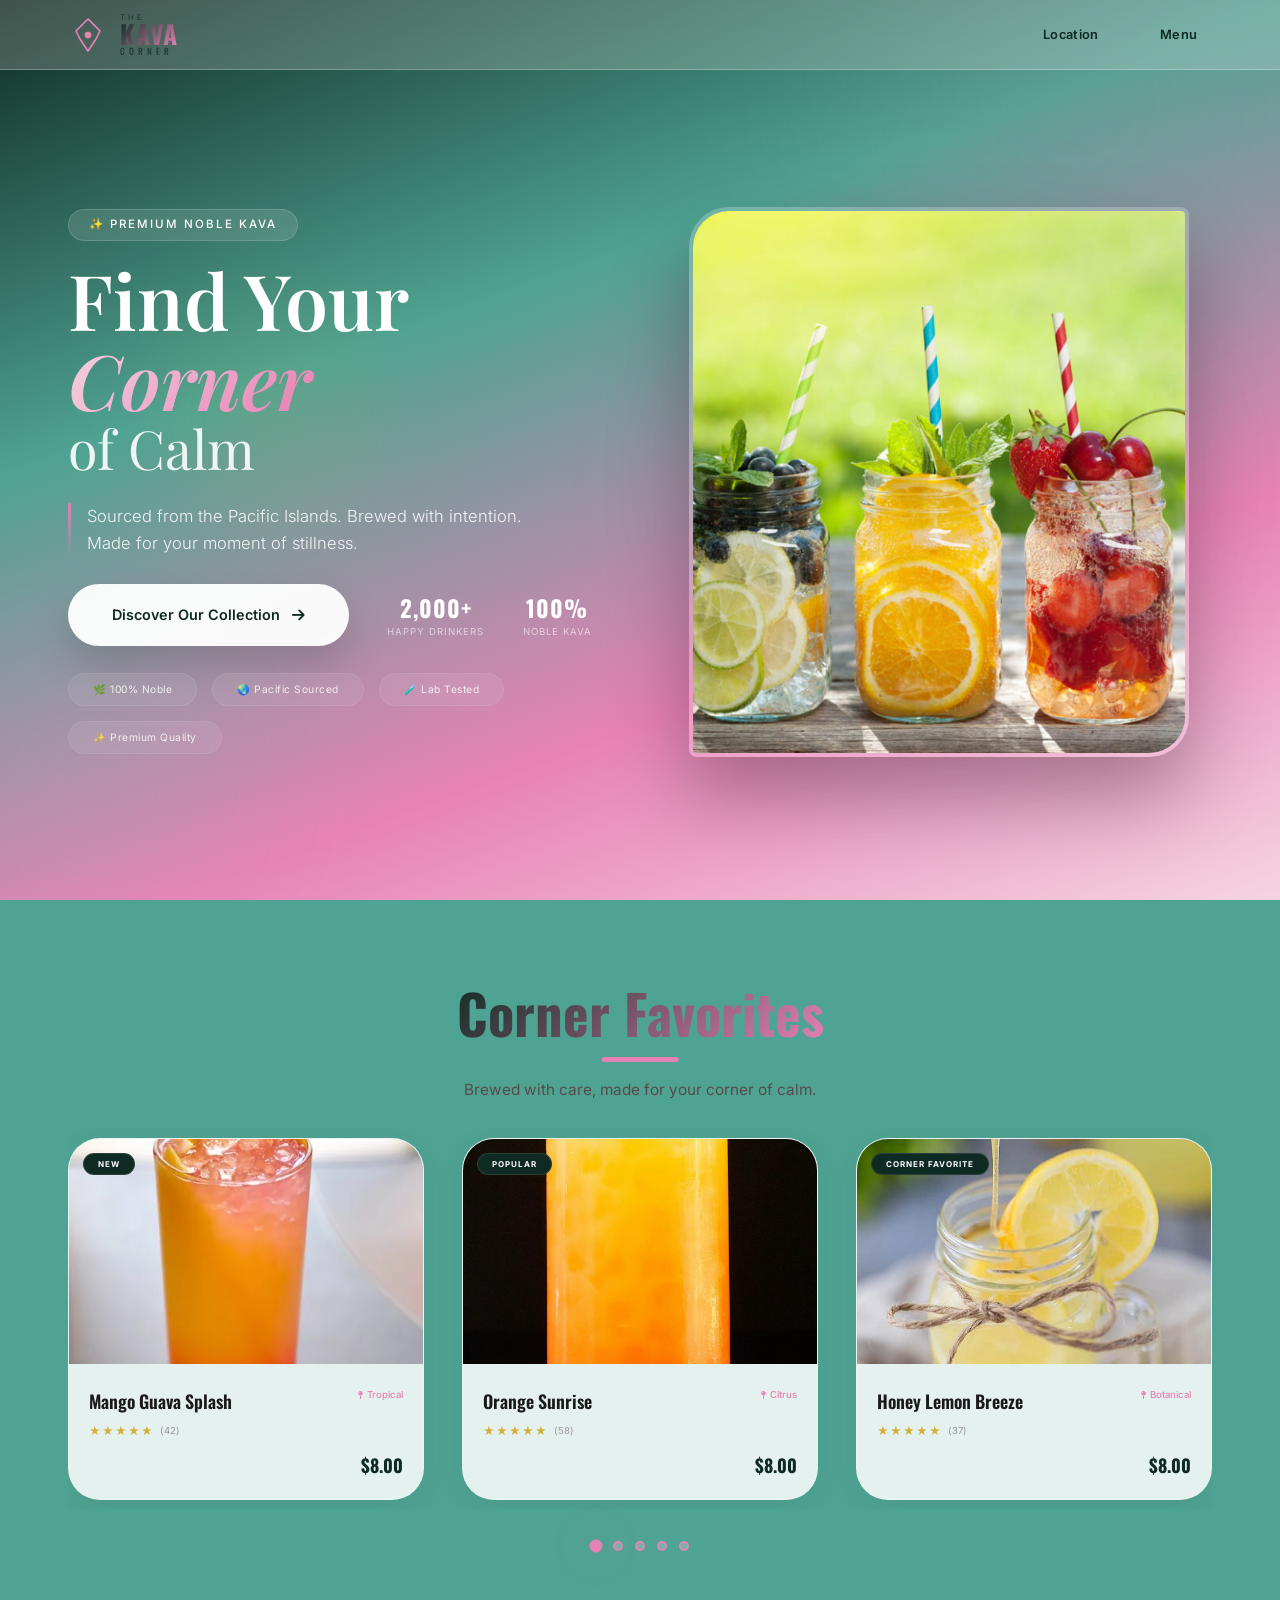
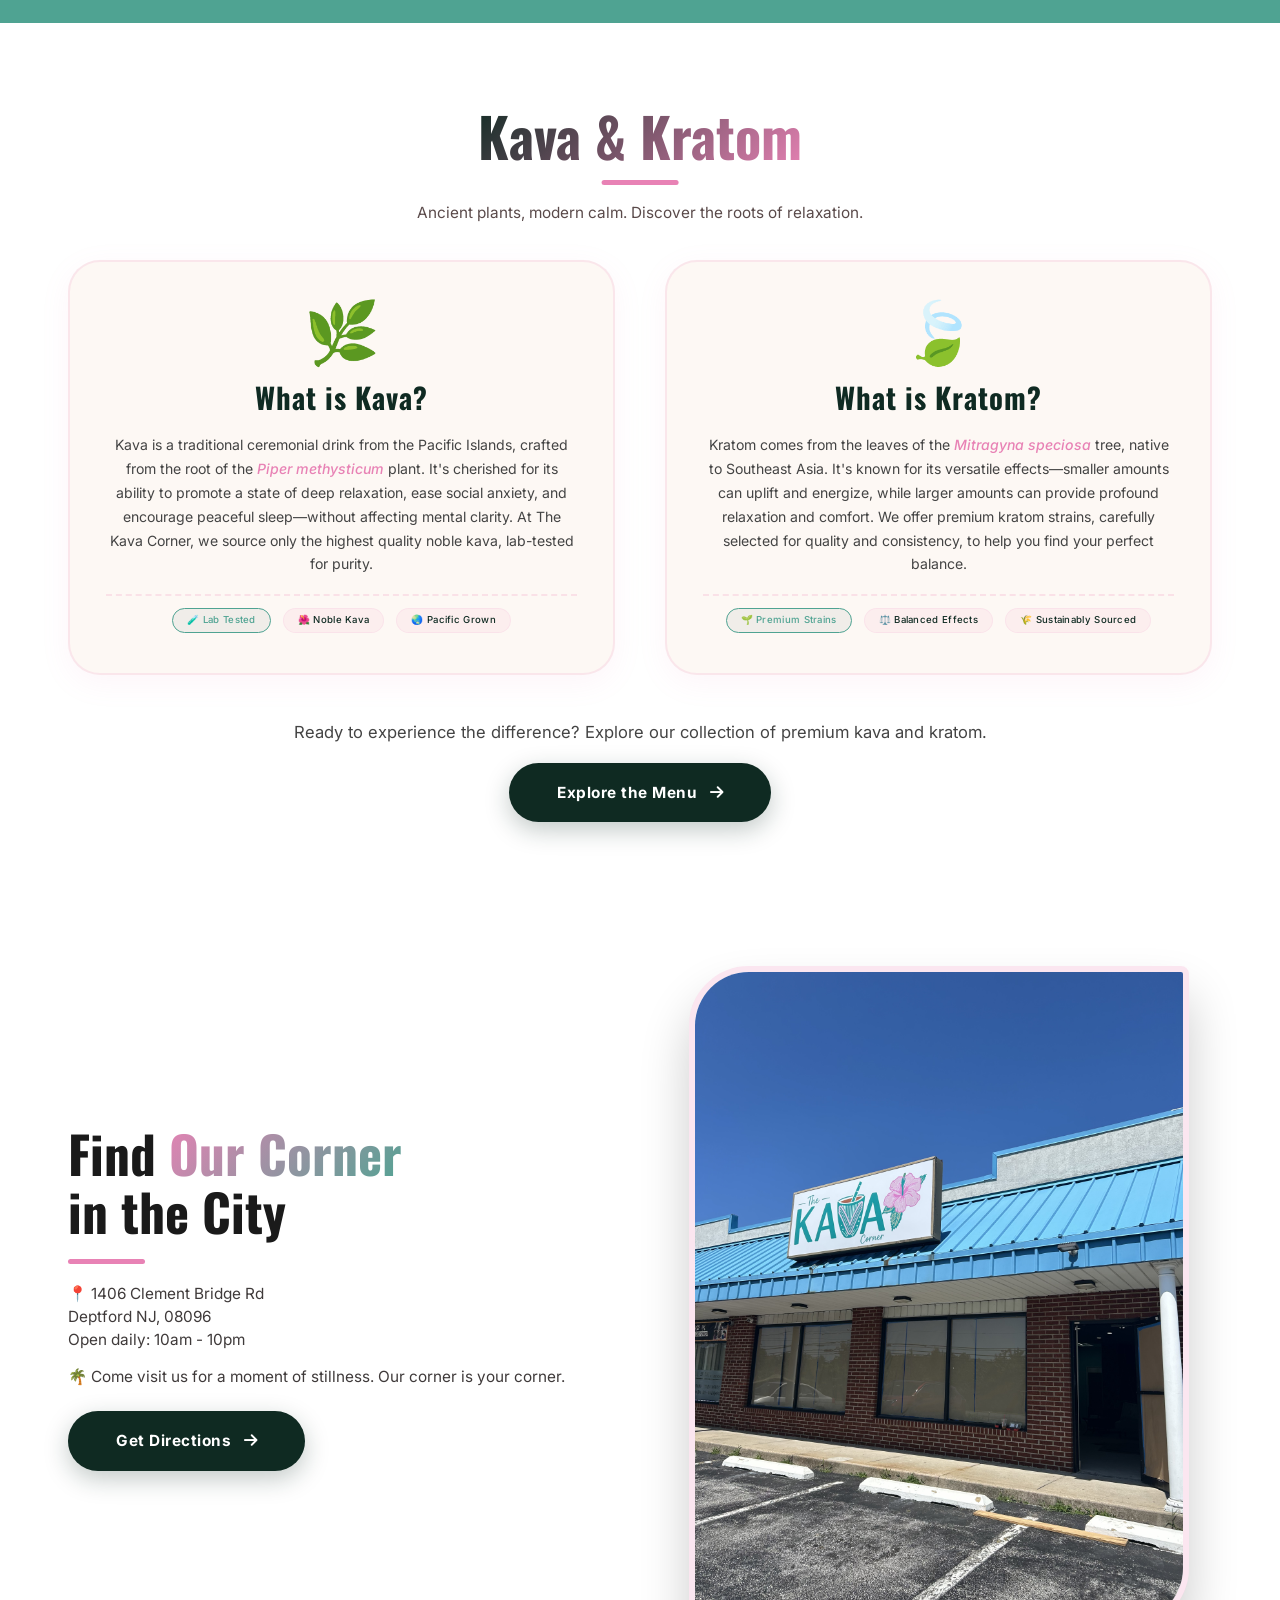
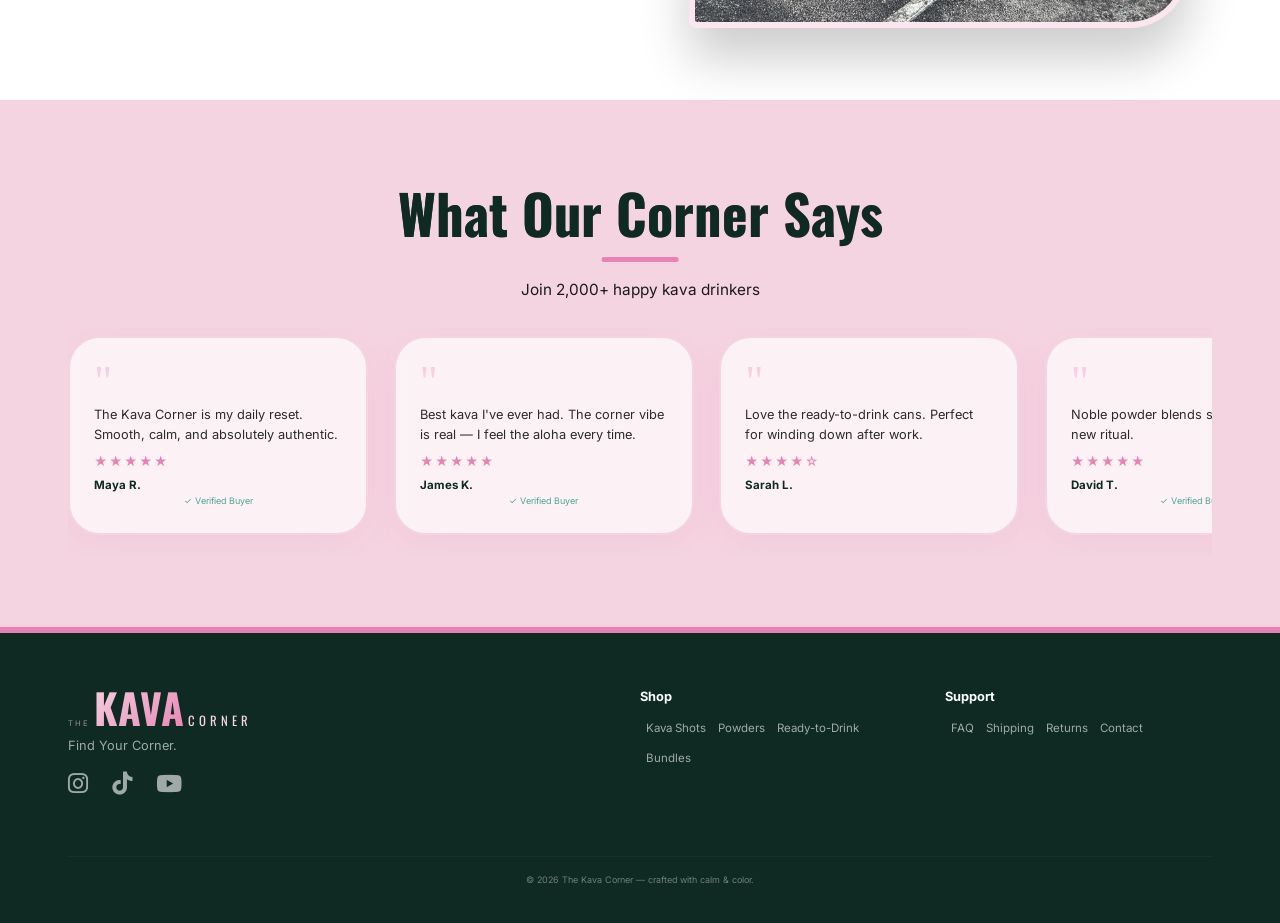
==== index.html @ 081251f0 "Add files via upload" ====
<!doctype html>
<html lang="en">
<head>
    <meta charset="UTF-8" />
    <meta name="viewport" content="width=device-width, initial-scale=1.0, maximum-scale=5.0" />
    <title>The Kava Corner · Hot Girls Drink Kava</title>
    <meta name="description" content="Experience calm with The Kava Corner. Premium noble kava sourced from the Pacific Islands." />
    <link rel="canonical" href="https://www.thekavacorner.com/" />
    <meta property="og:title" content="The Kava Corner · Your Daily Calm" />
    <meta property="og:description" content="Premium noble kava drinks for your moment of stillness." />
    <meta name="twitter:card" content="summary_large_image" />

    <!-- Fonts & Icons -->
    <link rel="preconnect" href="https://fonts.googleapis.com" />
    <link rel="preconnect" href="https://fonts.gstatic.com" crossorigin />
    <link href="https://fonts.googleapis.com/css2?family=Inter:opsz@14..32&family=Oswald:wght@400;500;700&family=Playfair+Display:ital,wght@0,600;1,500&display=swap" rel="stylesheet" />
    <link rel="stylesheet" href="https://cdnjs.cloudflare.com/ajax/libs/font-awesome/6.0.0-beta3/css/all.min.css" />

    <!-- External CSS -->
    <link rel="stylesheet" href="style.css" />
</head>
<body>
    <!-- ===== HEADER ===== -->
    <header id="mainHeader">
        <div class="container nav-wrapper">
            <a href="index.html" class="logo" aria-label="The Kava Corner home">
                <span class="logo-icon">
                    <svg viewBox="0 0 100 100">
                        <path d="M50 10 L20 40 L30 60 L50 90 L70 60 L80 40 L50 10 Z" fill="none" stroke="#E882B5" stroke-width="4" />
                        <circle cx="50" cy="50" r="8" fill="#E882B5" />
                    </svg>
                </span>
                <span class="logo-text">
                    <span class="the">The</span>
                    <span class="kava">KAVA</span>
                    <span class="corner">Corner</span>
                </span>
            </a>
            <nav class="nav-links" aria-label="Main navigation">
                <a href="location.html">Location</a>
                <a href="menu.html">Menu</a>
            </nav>
        </div>
    </header>

    <!-- ===== HERO - Premium Redesign ===== -->
    <section class="hero-premium" aria-label="Hero banner">
        <!-- Organic floating elements -->
        <div class="hero-ornaments">
            <div class="ornament leaf-1"></div>
            <div class="ornament leaf-2"></div>
            <div class="ornament circle-1"></div>
            <div class="ornament circle-2"></div>
        </div>
        
        <div class="container hero-premium-grid">
            <div class="hero-premium-content">
                <div class="hero-badge">✨ Premium Noble Kava</div>
                <h1 class="hero-premium-title">
                    Find Your
                    <span class="title-highlight">Corner</span>
                    <span class="title-sub">of Calm</span>
                </h1>
                <div class="hero-premium-desc">
                    <span class="desc-line"></span>
                    <p>Sourced from the Pacific Islands. Brewed with intention. Made for your moment of stillness.</p>
                </div>
                <div class="hero-premium-cta">
                    <a href="menu.html" class="btn-premium-primary">
                        <span>Discover Our Collection</span>
                        <i class="fas fa-arrow-right"></i>
                    </a>
                    <div class="hero-premium-stats">
                        <div class="stat-item">
                            <span class="stat-number">2,000+</span>
                            <span class="stat-label">Happy Drinkers</span>
                        </div>
                        <div class="stat-item">
                            <span class="stat-number">100%</span>
                            <span class="stat-label">Noble Kava</span>
                        </div>
                    </div>
                </div>
                <div class="hero-premium-badges">
                    <span>🌿 100% Noble</span>
                    <span>🌏 Pacific Sourced</span>
                    <span>🧪 Lab Tested</span>
                    <span>✨ Premium Quality</span>
                </div>
            </div>
            <div class="hero-premium-visual">
                <div class="hero-premium-image-wrapper">
                    <div class="image-glow"></div>
                    <img 
                        src="images/3drinks.jpg" 
                        alt="Premium kava experience" 
                        loading="lazy"
                        class="hero-premium-image"
                    />
                </div>
            </div>
        </div>
    </section>

    <!-- ===== PRODUCTS CAROUSEL - Premium ===== -->
    <section class="section-block-green" aria-label="Featured kava products" id="drinks">
        <div class="container">
            <div class="text-center reveal">
                <h2 class="section-title">Corner Favorites</h2>
                <p class="section-sub">Brewed with care, made for your corner of calm.</p>
            </div>

            <div class="product-carousel-wrapper">
                <div class="product-carousel-track" id="productTrack">
                    
                    <!-- ===== NEW PRODUCT 13: MANGO GUAVA SPLASH ===== -->
                    <div class="product-card-premium">
                        <div class="product-card-premium-image">
                            <img src="images/mangoguavasplash.jpg" alt="Mango Guava Splash" loading="lazy" />
                            <span class="product-badge-premium">New</span>
                        </div>
                        <div class="product-card-premium-content">
                            <div class="product-meta">
                                <h3>Mango Guava Splash</h3>
                                <div class="product-origin">
                                    <i class="fas fa-map-pin"></i>
                                    <span>Tropical</span>
                                </div>
                            </div>
                            <div class="product-rating">
                                <span class="stars">★★★★★</span>
                                <span class="rating-count">(42)</span>
                            </div>
                            <div class="product-card-premium-footer">
                                <div class="product-price">
                                    <span>$8.00</span>
                                </div>
                            </div>
                        </div>
                        <div class="product-hover-reveal">
                            <p class="quick-desc">Tropical mango, guava, lime and kava. Sweet &amp; calming.</p>
                        </div>
                    </div>

                    <!-- ===== NEW PRODUCT 14: ORANGE SUNRISE ===== -->
                    <div class="product-card-premium">
                        <div class="product-card-premium-image">
                            <img src="images/orangesunrise.jpg" alt="Orange Sunrise" loading="lazy" />
                            <span class="product-badge-premium popular">Popular</span>
                        </div>
                        <div class="product-card-premium-content">
                            <div class="product-meta">
                                <h3>Orange Sunrise</h3>
                                <div class="product-origin">
                                    <i class="fas fa-map-pin"></i>
                                    <span>Citrus</span>
                                </div>
                            </div>
                            <div class="product-rating">
                                <span class="stars">★★★★★</span>
                                <span class="rating-count">(58)</span>
                            </div>
                            <div class="product-card-premium-footer">
                                <div class="product-price">
                                    <span>$8.00</span>
                                </div>
                            </div>
                        </div>
                        <div class="product-hover-reveal">
                            <p class="quick-desc">Orange, peach, lime and kratom. Bright &amp; refreshing.</p>
                        </div>
                    </div>

                    <!-- ===== NEW PRODUCT 15: HONEY LEMON BREEZE ===== -->
                    <div class="product-card-premium">
                        <div class="product-card-premium-image">
                            <img src="images/honeylemonbreeze.jpg" alt="Honey Lemon Breeze" loading="lazy" />
                            <span class="product-badge-premium">Corner Favorite</span>
                        </div>
                        <div class="product-card-premium-content">
                            <div class="product-meta">
                                <h3>Honey Lemon Breeze</h3>
                                <div class="product-origin">
                                    <i class="fas fa-map-pin"></i>
                                    <span>Botanical</span>
                                </div>
                            </div>
                            <div class="product-rating">
                                <span class="stars">★★★★★</span>
                                <span class="rating-count">(37)</span>
                            </div>
                            <div class="product-card-premium-footer">
                                <div class="product-price">
                                    <span>$8.00</span>
                                </div>
                            </div>
                        </div>
                        <div class="product-hover-reveal">
                            <p class="quick-desc">Lemon, lavender honey &amp; sparkling kava. Light &amp; floral.</p>
                        </div>
                    </div>

                    <!-- Product 2 -->
                    <div class="product-card-premium">
                        <div class="product-card-premium-image">
                            <img src="https://images.unsplash.com/photo-1587654780291-39c9404d746b?w=400&h=400&fit=crop&crop=center&auto=format" alt="Noble Powder" loading="lazy" />
                            <span class="product-badge-premium best-seller">Best Seller</span>
                        </div>
                        <div class="product-card-premium-content">
                            <div class="product-meta">
                                <h3>Noble Powder</h3>
                                <div class="product-origin">
                                    <i class="fas fa-map-pin"></i>
                                    <span>Vanuatu</span>
                                </div>
                            </div>
                            <div class="product-rating">
                                <span class="stars">★★★★★</span>
                                <span class="rating-count">(203)</span>
                            </div>
                            <div class="product-card-premium-footer">
                                <div class="product-price">
                                    <span>$28.00</span>
                                </div>
                            </div>
                        </div>
                        <div class="product-hover-reveal">
                            <p class="quick-desc">Premium noble kava powder. Traditional and pure.</p>
                        </div>
                    </div>

                    <!-- Product 3 -->
                    <div class="product-card-premium">
                        <div class="product-card-premium-image">
                            <img src="https://images.unsplash.com/photo-1595853035070-59a39fe84de3?w=400&h=400&fit=crop&crop=center&auto=format" alt="Ready-to-Drink" loading="lazy" />
                            <span class="product-badge-premium">New</span>
                        </div>
                        <div class="product-card-premium-content">
                            <div class="product-meta">
                                <h3>Ready-to-Drink</h3>
                                <div class="product-origin">
                                    <i class="fas fa-map-pin"></i>
                                    <span>Samoa</span>
                                </div>
                            </div>
                            <div class="product-rating">
                                <span class="stars">★★★★☆</span>
                                <span class="rating-count">(89)</span>
                            </div>
                            <div class="product-card-premium-footer">
                                <div class="product-price">
                                    <s>$22.00</s>
                                    <span>$18.00</span>
                                </div>
                            </div>
                        </div>
                        <div class="product-hover-reveal">
                            <p class="quick-desc">Convenient and delicious. Perfect on the go.</p>
                        </div>
                    </div>

                    <!-- Product 4 -->
                    <div class="product-card-premium">
                        <div class="product-card-premium-image">
                            <img src="https://images.unsplash.com/photo-1556881286-fc6915169721?w=400&h=400&fit=crop&crop=center&auto=format" alt="Kava Tea Blend" loading="lazy" />
                            <span class="product-badge-premium limited">Limited</span>
                        </div>
                        <div class="product-card-premium-content">
                            <div class="product-meta">
                                <h3>Kava Tea Blend</h3>
                                <div class="product-origin">
                                    <i class="fas fa-map-pin"></i>
                                    <span>Hawaii</span>
                                </div>
                            </div>
                            <div class="product-rating">
                                <span class="stars">★★★★★</span>
                                <span class="rating-count">(67)</span>
                            </div>
                            <div class="product-card-premium-footer">
                                <div class="product-price">
                                    <span>$14.00</span>
                                </div>
                            </div>
                        </div>
                        <div class="product-hover-reveal">
                            <p class="quick-desc">A warm, soothing blend for evening relaxation.</p>
                        </div>
                    </div>

                    <!-- Product 5 -->
                    <div class="product-card-premium">
                        <div class="product-card-premium-image">
                            <img src="https://images.unsplash.com/photo-1546069901-ba9599a7e63c?w=400&h=400&fit=crop&crop=center&auto=format" alt="Tropical Kava" loading="lazy" />
                            <span class="product-badge-premium popular">Popular</span>
                        </div>
                        <div class="product-card-premium-content">
                            <div class="product-meta">
                                <h3>Tropical Kava</h3>
                                <div class="product-origin">
                                    <i class="fas fa-map-pin"></i>
                                    <span>Tonga</span>
                                </div>
                            </div>
                            <div class="product-rating">
                                <span class="stars">★★★★★</span>
                                <span class="rating-count">(156)</span>
                            </div>
                            <div class="product-card-premium-footer">
                                <div class="product-price">
                                    <s>$32.00</s>
                                    <span>$26.00</span>
                                </div>
                            </div>
                        </div>
                        <div class="product-hover-reveal">
                            <p class="quick-desc">A tropical twist on traditional kava.</p>
                        </div>
                    </div>

                    <!-- Product 6 -->
                    <div class="product-card-premium">
                        <div class="product-card-premium-image">
                            <img src="https://images.unsplash.com/photo-1615485290382-441e4d049cb5?w=400&h=400&fit=crop&crop=center&auto=format" alt="Iced Kava" loading="lazy" />
                            <span class="product-badge-premium">New</span>
                        </div>
                        <div class="product-card-premium-content">
                            <div class="product-meta">
                                <h3>Iced Kava</h3>
                                <div class="product-origin">
                                    <i class="fas fa-map-pin"></i>
                                    <span>Fiji</span>
                                </div>
                            </div>
                            <div class="product-rating">
                                <span class="stars">★★★★☆</span>
                                <span class="rating-count">(45)</span>
                            </div>
                            <div class="product-card-premium-footer">
                                <div class="product-price">
                                    <span>$16.00</span>
                                </div>
                            </div>
                        </div>
                        <div class="product-hover-reveal">
                            <p class="quick-desc">Refreshing iced kava for a cool calm.</p>
                        </div>
                    </div>

                    <!-- Product 7 -->
                    <div class="product-card-premium">
                        <div class="product-card-premium-image">
                            <img src="https://images.unsplash.com/photo-1587654780291-39c9404d746b?w=400&h=400&fit=crop&crop=center&auto=format" alt="Vanuatu Reserve" loading="lazy" />
                            <span class="product-badge-premium premium-badge">Premium</span>
                        </div>
                        <div class="product-card-premium-content">
                            <div class="product-meta">
                                <h3>Vanuatu Reserve</h3>
                                <div class="product-origin">
                                    <i class="fas fa-map-pin"></i>
                                    <span>Vanuatu</span>
                                </div>
                            </div>
                            <div class="product-rating">
                                <span class="stars">★★★★★</span>
                                <span class="rating-count">(98)</span>
                            </div>
                            <div class="product-card-premium-footer">
                                <div class="product-price">
                                    <s>$38.00</s>
                                    <span>$32.00</span>
                                </div>
                            </div>
                        </div>
                        <div class="product-hover-reveal">
                            <p class="quick-desc">Premium reserve blend for the ultimate calm.</p>
                        </div>
                    </div>

                    <!-- Product 8 -->
                    <div class="product-card-premium">
                        <div class="product-card-premium-image">
                            <img src="https://images.unsplash.com/photo-1556881286-fc6915169721?w=400&h=400&fit=crop&crop=center&auto=format" alt="Kava Latte" loading="lazy" />
                            <span class="product-badge-premium">Corner Favorite</span>
                        </div>
                        <div class="product-card-premium-content">
                            <div class="product-meta">
                                <h3>Kava Latte</h3>
                                <div class="product-origin">
                                    <i class="fas fa-map-pin"></i>
                                    <span>Hawaii</span>
                                </div>
                            </div>
                            <div class="product-rating">
                                <span class="stars">★★★★★</span>
                                <span class="rating-count">(134)</span>
                            </div>
                            <div class="product-card-premium-footer">
                                <div class="product-price">
                                    <span>$18.00</span>
                                </div>
                            </div>
                        </div>
                        <div class="product-hover-reveal">
                            <p class="quick-desc">Creamy, comforting, and perfectly calming.</p>
                        </div>
                    </div>

                    <!-- Product 9 -->
                    <div class="product-card-premium">
                        <div class="product-card-premium-image">
                            <img src="https://images.unsplash.com/photo-1595853035070-59a39fe84de3?w=400&h=400&fit=crop&crop=center&auto=format" alt="Kava CBD Blend" loading="lazy" />
                            <span class="product-badge-premium">New</span>
                        </div>
                        <div class="product-card-premium-content">
                            <div class="product-meta">
                                <h3>Kava CBD Blend</h3>
                                <div class="product-origin">
                                    <i class="fas fa-map-pin"></i>
                                    <span>USA</span>
                                </div>
                            </div>
                            <div class="product-rating">
                                <span class="stars">★★★★★</span>
                                <span class="rating-count">(78)</span>
                            </div>
                            <div class="product-card-premium-footer">
                                <div class="product-price">
                                    <s>$45.00</s>
                                    <span>$38.00</span>
                                </div>
                            </div>
                        </div>
                        <div class="product-hover-reveal">
                            <p class="quick-desc">Ultimate relaxation with CBD and kava combined.</p>
                        </div>
                    </div>

                    <!-- Product 10 -->
                    <div class="product-card-premium">
                        <div class="product-card-premium-image">
                            <img src="https://images.unsplash.com/photo-1546069901-ba9599a7e63c?w=400&h=400&fit=crop&crop=center&auto=format" alt="Mango Kava" loading="lazy" />
                            <span class="product-badge-premium popular">Popular</span>
                        </div>
                        <div class="product-card-premium-content">
                            <div class="product-meta">
                                <h3>Mango Kava</h3>
                                <div class="product-origin">
                                    <i class="fas fa-map-pin"></i>
                                    <span>Fiji</span>
                                </div>
                            </div>
                            <div class="product-rating">
                                <span class="stars">★★★★★</span>
                                <span class="rating-count">(167)</span>
                            </div>
                            <div class="product-card-premium-footer">
                                <div class="product-price">
                                    <span>$20.00</span>
                                </div>
                            </div>
                        </div>
                        <div class="product-hover-reveal">
                            <p class="quick-desc">Tropical mango flavor with a calming kava kick.</p>
                        </div>
                    </div>

                    <!-- Product 11 -->
                    <div class="product-card-premium">
                        <div class="product-card-premium-image">
                            <img src="https://images.unsplash.com/photo-1615485290382-441e4d049cb5?w=400&h=400&fit=crop&crop=center&auto=format" alt="Kava Coconut" loading="lazy" />
                            <span class="product-badge-premium">Corner Favorite</span>
                        </div>
                        <div class="product-card-premium-content">
                            <div class="product-meta">
                                <h3>Kava Coconut</h3>
                                <div class="product-origin">
                                    <i class="fas fa-map-pin"></i>
                                    <span>Samoa</span>
                                </div>
                            </div>
                            <div class="product-rating">
                                <span class="stars">★★★★☆</span>
                                <span class="rating-count">(112)</span>
                            </div>
                            <div class="product-card-premium-footer">
                                <div class="product-price">
                                    <s>$24.00</s>
                                    <span>$19.00</span>
                                </div>
                            </div>
                        </div>
                        <div class="product-hover-reveal">
                            <p class="quick-desc">Creamy coconut kava for a tropical escape.</p>
                        </div>
                    </div>

                    <!-- Product 12 -->
                    <div class="product-card-premium">
                        <div class="product-card-premium-image">
                            <img src="https://images.unsplash.com/photo-1587654780291-39c9404d746b?w=400&h=400&fit=crop&crop=center&auto=format" alt="Kava Extract" loading="lazy" />
                            <span class="product-badge-premium premium-badge">Premium</span>
                        </div>
                        <div class="product-card-premium-content">
                            <div class="product-meta">
                                <h3>Kava Extract</h3>
                                <div class="product-origin">
                                    <i class="fas fa-map-pin"></i>
                                    <span>Vanuatu</span>
                                </div>
                            </div>
                            <div class="product-rating">
                                <span class="stars">★★★★★</span>
                                <span class="rating-count">(145)</span>
                            </div>
                            <div class="product-card-premium-footer">
                                <div class="product-price">
                                    <span>$42.00</span>
                                </div>
                            </div>
                        </div>
                        <div class="product-hover-reveal">
                            <p class="quick-desc">Potent kava extract for the ultimate experience.</p>
                        </div>
                    </div>

                </div>
            </div>

            <!-- Carousel Navigation Dots -->
            <div class="carousel-dots" id="carouselDots"></div>
        </div>
    </section>

    <!-- ===== WHAT IS KAVA & KRATOM? ===== -->
    <section class="section-block-white" aria-label="Learn about Kava and Kratom" id="about">
        <div class="container">
            <div class="text-center reveal">
                <h2 class="section-title">Kava & Kratom</h2>
                <p class="section-sub">Ancient plants, modern calm. Discover the roots of relaxation.</p>
            </div>

            <div class="info-grid">
                <!-- Kava Card -->
                <div class="info-card reveal">
                    <div class="info-card-icon">🌿</div>
                    <h3>What is Kava?</h3>
                    <p>
                        Kava is a traditional ceremonial drink from the Pacific Islands, crafted from the root of the 
                        <em>Piper methysticum</em> plant. It's cherished for its ability to promote a state of deep relaxation, 
                        ease social anxiety, and encourage peaceful sleep—without affecting mental clarity. 
                        At The Kava Corner, we source only the highest quality noble kava, lab-tested for purity.
                    </p>
                    <div class="info-card-badge">
                        <span>🧪 Lab Tested</span>
                        <span>🌺 Noble Kava</span>
                        <span>🌏 Pacific Grown</span>
                    </div>
                </div>

                <!-- Kratom Card -->
                <div class="info-card reveal">
                    <div class="info-card-icon">🍃</div>
                    <h3>What is Kratom?</h3>
                    <p>
                        Kratom comes from the leaves of the <em>Mitragyna speciosa</em> tree, native to Southeast Asia. 
                        It's known for its versatile effects—smaller amounts can uplift and energize, while larger amounts 
                        can provide profound relaxation and comfort. We offer premium kratom strains, carefully selected 
                        for quality and consistency, to help you find your perfect balance.
                    </p>
                    <div class="info-card-badge">
                        <span>🌱 Premium Strains</span>
                        <span>⚖️ Balanced Effects</span>
                        <span>🌾 Sustainably Sourced</span>
                    </div>
                </div>
            </div>

            <!-- Call to Action -->
            <div class="info-cta text-center reveal">
                <p>Ready to experience the difference? Explore our collection of premium kava and kratom.</p>
                <a href="menu.html" class="btn-primary">
                    Explore the Menu <i class="fas fa-arrow-right" style="margin-left: 8px;"></i>
                </a>
            </div>
        </div>
    </section>

    <!-- ===== LOCATION SECTION ===== -->
    <section class="section-block-white" aria-label="Location" id="location">
        <div class="container split-layout">
            <div class="split-text reveal">
                <h2>Find <span>Our Corner</span><br />in the City</h2>
                <div class="divider-line"></div>
                <p>📍 1406 Clement Bridge Rd <br>Deptford NJ, 08096<br />Open daily: 10am - 10pm</p>
                <p>🌴 Come visit us for a moment of stillness. Our corner is your corner.</p>
                <a href="location.html" class="btn-primary" style="margin-top: 10px;">Get Directions <i class="fas fa-arrow-right" style="margin-left: 8px;"></i></a>
            </div>
            <div class="split-image reveal">
                <div class="drink-placeholder">
                    <img 
                        src="images/store.jpg" 
                        alt="Kava corner location" 
                        loading="lazy"
                    />
                </div>
            </div>
        </div>
    </section>

    <!-- ===== TESTIMONIALS ===== -->
    <section class="section-block-pink" aria-label="Customer testimonials">
        <div class="container">
            <div class="text-center reveal">
                <h2 class="section-title" style="-webkit-text-fill-color: var(--green-deep);">What Our Corner Says</h2>
                <p class="section-sub" style="color: var(--text-dark);">Join 2,000+ happy kava drinkers</p>
            </div>
            <div class="testimonial-carousel" id="testiCarousel"></div>
        </div>
    </section>

    <!-- ===== FOOTER ===== -->
    <footer>
        <div class="container footer-inner">
            <div class="footer-logo">
                <span class="the">The</span>
                <span class="kava">KAVA</span>
                <span class="corner">Corner</span>
                <p class="footer-tagline">Find Your Corner.</p>
                <div class="social-icons">
                    <a href="https://www.instagram.com/thekavacorner/" aria-label="Instagram"><i class="fab fa-instagram"></i></a>
                    <a href="#" aria-label="TikTok"><i class="fab fa-tiktok"></i></a>
                    <a href="#" aria-label="YouTube"><i class="fab fa-youtube"></i></a>
                </div>
            </div>
            <div class="footer-links">
                <h4>Shop</h4>
                <a href="menu.html">Kava Shots</a><a href="menu.html">Powders</a><a href="menu.html">Ready-to-Drink</a><a href="menu.html">Bundles</a>
            </div>
            <div class="footer-links">
                <h4>Support</h4>
                <a href="#">FAQ</a><a href="#">Shipping</a><a href="#">Returns</a><a href="#">Contact</a>
            </div>
            <div class="footer-copy">&copy; 2026 The Kava Corner — crafted with calm &amp; color.</div>
        </div>
    </footer>

    <!-- External JavaScript -->
    <script src="script.js"></script>
</body>
</html>
---- style.css ----
/* ============================================================
   style.css – The Kava Corner · Bold · Feminine · Premium
   DYNAMIC RESPONSIVE · fluid typography · flexible grid
   ============================================================ */

/* ----- CUSTOM PROPERTIES (Premium Refined) ----- */
:root {
    --green-deep: #0F2A22;
    --green-mid: #4FA392;
    --green-light: #7ECFC0;
    --pink-rich: #E882B5;
    --pink-soft: #F5D4E1;
    --pink-glow: rgba(232, 130, 181, 0.2);
    --gold: #D4AF37;
    --cream-warm: #FDF8F4;
    --white: #FFFFFF;
    --text-dark: #1A1A1A;
    --shadow-glass: 0 12px 40px rgba(232, 130, 181, 0.15);
    --radius-card: clamp(20px, 4vw, 32px);
    --radius-btn: 60px;
    --transition: 0.4s cubic-bezier(0.34, 1.56, 0.64, 1);
    --space-section: clamp(40px, 8vh, 80px);
}

/* ----- RESET & BASE ----- */
* {
    margin: 0;
    padding: 0;
    box-sizing: border-box;
}
html {
    scroll-behavior: smooth;
}
body {
    font-family: 'Inter', sans-serif;
    background: var(--cream-warm);
    color: var(--text-dark);
    line-height: 1.5;
    -webkit-font-smoothing: antialiased;
    overflow-x: hidden;
}
img {
    max-width: 100%;
    height: auto;
    display: block;
}
.container {
    max-width: 1240px;
    margin: 0 auto;
    padding: 0 clamp(16px, 4vw, 48px);
    width: 100%;
}

/* ----- BUTTONS ----- */
.btn-primary {
    display: inline-block;
    background: var(--green-deep);
    color: var(--white);
    padding: clamp(12px, 2vw, 18px) clamp(24px, 4vw, 48px);
    border-radius: var(--radius-btn);
    font-weight: 700;
    text-decoration: none;
    transition: var(--transition);
    border: none;
    font-size: clamp(0.9rem, 1.2vw, 1.1rem);
    letter-spacing: 0.5px;
    box-shadow: 0 8px 24px rgba(15, 42, 34, 0.25);
    cursor: pointer;
    text-align: center;
}
.btn-primary:hover {
    background: var(--pink-rich);
    color: var(--white);
    transform: translateY(-3px);
    box-shadow: 0 14px 36px rgba(232, 130, 181, 0.45);
}
.btn-primary:active {
    transform: scale(0.97);
}

/* ----- HEADER ----- */
header {
    position: fixed;
    top: 0;
    left: 0;
    width: 100%;
    z-index: 1000;
    padding: clamp(8px, 1.5vh, 16px) 0;
    transition: var(--transition);
    background: rgba(253, 248, 244, 0.20);
    backdrop-filter: blur(16px);
    -webkit-backdrop-filter: blur(16px);
    border-bottom: 1px solid rgba(255, 255, 255, 0.25);
}
header.scrolled {
    background: rgba(253, 248, 244, 0.70);
    box-shadow: 0 4px 30px rgba(232, 130, 181, 0.12);
}
.nav-wrapper {
    display: flex;
    justify-content: space-between;
    align-items: center;
    gap: clamp(8px, 2vw, 24px);
}
.logo {
    display: flex;
    align-items: center;
    gap: clamp(4px, 1vw, 12px);
    text-decoration: none;
    flex-shrink: 0;
}
.logo-icon {
    width: clamp(28px, 4vw, 40px);
    height: clamp(28px, 4vw, 40px);
    flex-shrink: 0;
}
.logo-icon svg {
    width: 100%;
    height: 100%;
    fill: var(--pink-rich);
    stroke: var(--pink-rich);
}
.logo-text {
    display: flex;
    flex-direction: column;
    line-height: 1.0;
}
.logo-text .the {
    font-size: clamp(0.35rem, 0.6vw, 0.5rem);
    letter-spacing: 3px;
    text-transform: uppercase;
    opacity: 0.7;
    color: var(--green-deep);
}
.logo-text .kava {
    font-family: 'Oswald', sans-serif;
    font-size: clamp(1rem, 2.2vw, 1.6rem);
    font-weight: 700;
    letter-spacing: 1px;
    text-transform: uppercase;
    line-height: 1;
    background: linear-gradient(135deg, var(--green-deep), var(--pink-rich));
    -webkit-background-clip: text;
    -webkit-text-fill-color: transparent;
    background-clip: text;
}
.logo-text .corner {
    font-family: 'Oswald', sans-serif;
    font-size: clamp(0.45rem, 0.7vw, 0.65rem);
    letter-spacing: 4px;
    text-transform: uppercase;
    color: var(--green-deep);
    opacity: 0.8;
}
.nav-links {
    display: flex;
    align-items: center;
    gap: clamp(12px, 2.5vw, 32px);
    flex-wrap: wrap;
    justify-content: flex-end;
}
.nav-links a {
    color: var(--green-deep);
    text-decoration: none;
    font-size: clamp(0.7rem, 1vw, 0.9rem);
    font-weight: 600;
    transition: 0.2s;
    letter-spacing: 0.3px;
    white-space: nowrap;
    padding: clamp(4px, 0.5vw, 8px) clamp(8px, 1vw, 16px);
    border-radius: 40px;
    border: 2px solid transparent;
}
.nav-links a:hover {
    color: var(--pink-rich);
}
.nav-links a.active {
    color: var(--pink-rich);
    border-color: var(--pink-rich);
    background: rgba(232, 130, 181, 0.08);
}

/* ===== HERO PREMIUM ===== */
.hero-premium {
    min-height: 100vh;
    min-height: 100dvh;
    display: flex;
    align-items: center;
    background: linear-gradient(160deg, #0F2A22 0%, #4FA392 35%, #E882B5 70%, #F5D4E1 100%);
    position: relative;
    overflow: hidden;
    padding: clamp(100px, 15vh, 160px) 0 clamp(40px, 8vh, 80px);
}

.hero-ornaments {
    position: absolute;
    inset: 0;
    pointer-events: none;
    overflow: hidden;
}

.ornament {
    position: absolute;
    border-radius: 50%;
    opacity: 0.15;
    filter: blur(80px);
    animation: floatOrnament 20s infinite alternate ease-in-out;
}

.ornament.leaf-1 {
    width: 600px;
    height: 600px;
    top: -200px;
    right: -100px;
    background: radial-gradient(circle, #E882B5, transparent 70%);
    filter: blur(100px);
    animation-duration: 25s;
}

.ornament.leaf-2 {
    width: 400px;
    height: 400px;
    bottom: -100px;
    left: -100px;
    background: radial-gradient(circle, #7ECFC0, transparent 70%);
    filter: blur(80px);
    animation-duration: 18s;
}

.ornament.circle-1 {
    width: 300px;
    height: 300px;
    top: 30%;
    left: 10%;
    background: radial-gradient(circle, #D4AF37, transparent 70%);
    filter: blur(60px);
    animation-duration: 22s;
}

.ornament.circle-2 {
    width: 200px;
    height: 200px;
    bottom: 20%;
    right: 20%;
    background: radial-gradient(circle, #F5D4E1, transparent 70%);
    filter: blur(50px);
    animation-duration: 15s;
}

@keyframes floatOrnament {
    0% { transform: translate(0, 0) scale(1) rotate(0deg); }
    100% { transform: translate(40px, -40px) scale(1.1) rotate(5deg); }
}

.hero-premium-grid {
    display: grid;
    grid-template-columns: 1fr 1fr;
    gap: clamp(30px, 5vw, 70px);
    align-items: center;
    position: relative;
    z-index: 2;
}

.hero-premium-content {
    position: relative;
}

.hero-badge {
    display: inline-block;
    background: rgba(255, 255, 255, 0.12);
    backdrop-filter: blur(10px);
    padding: 6px 20px;
    border-radius: 40px;
    font-size: clamp(0.7rem, 0.9vw, 0.85rem);
    color: var(--white);
    letter-spacing: 2px;
    text-transform: uppercase;
    font-weight: 500;
    border: 1px solid rgba(255, 255, 255, 0.15);
    margin-bottom: clamp(12px, 2vh, 24px);
}

.hero-premium-title {
    font-family: 'Playfair Display', serif;
    font-size: clamp(2.8rem, 9vw, 5.5rem);
    font-weight: 600;
    line-height: 1.05;
    color: var(--white);
    margin-bottom: clamp(16px, 3vh, 32px);
}

.title-highlight {
    background: linear-gradient(135deg, #F5D4E1, #E882B5, #D4AF37);
    -webkit-background-clip: text;
    -webkit-text-fill-color: transparent;
    background-clip: text;
    display: block;
    font-style: italic;
}

.title-sub {
    display: block;
    font-weight: 400;
    opacity: 0.9;
    font-size: 0.7em;
}

.hero-premium-desc {
    display: flex;
    align-items: flex-start;
    gap: 16px;
    margin-bottom: clamp(20px, 3vh, 36px);
}

.desc-line {
    display: block;
    width: 3px;
    height: clamp(40px, 6vh, 60px);
    background: linear-gradient(180deg, #E882B5, transparent);
    flex-shrink: 0;
    border-radius: 10px;
}

.hero-premium-desc p {
    font-size: clamp(0.95rem, 1.3vw, 1.15rem);
    color: rgba(255, 255, 255, 0.9);
    line-height: 1.6;
    max-width: 480px;
    font-weight: 300;
}

.hero-premium-cta {
    display: flex;
    flex-wrap: wrap;
    align-items: center;
    gap: clamp(20px, 3vw, 40px);
    margin-bottom: clamp(20px, 3vh, 36px);
}

.btn-premium-primary {
    display: inline-flex;
    align-items: center;
    gap: 12px;
    background: rgba(255, 255, 255, 0.95);
    color: var(--green-deep);
    padding: clamp(14px, 2vw, 20px) clamp(28px, 4vw, 44px);
    border-radius: 60px;
    font-weight: 600;
    text-decoration: none;
    transition: all 0.4s cubic-bezier(0.34, 1.56, 0.64, 1);
    font-size: clamp(0.9rem, 1.1vw, 1.05rem);
    box-shadow: 0 20px 40px rgba(0, 0, 0, 0.15);
    border: none;
    cursor: pointer;
    position: relative;
    overflow: hidden;
}

.btn-premium-primary::before {
    content: '';
    position: absolute;
    inset: 0;
    background: linear-gradient(135deg, #E882B5, #D4AF37);
    opacity: 0;
    transition: opacity 0.4s ease;
}

.btn-premium-primary:hover {
    transform: translateY(-3px) scale(1.02);
    box-shadow: 0 30px 60px rgba(232, 130, 181, 0.3);
}

.btn-premium-primary:hover::before {
    opacity: 1;
}

.btn-premium-primary span,
.btn-premium-primary i {
    position: relative;
    z-index: 1;
    transition: transform 0.3s ease;
}

.btn-premium-primary:hover i {
    transform: translateX(4px);
}

.hero-premium-stats {
    display: flex;
    gap: clamp(20px, 3vw, 40px);
}

.stat-item {
    display: flex;
    flex-direction: column;
    align-items: center;
}

.stat-number {
    font-family: 'Oswald', sans-serif;
    font-size: clamp(1.2rem, 1.8vw, 1.8rem);
    font-weight: 700;
    color: var(--white);
    letter-spacing: 1px;
}

.stat-label {
    font-size: clamp(0.6rem, 0.7vw, 0.7rem);
    color: rgba(255, 255, 255, 0.6);
    text-transform: uppercase;
    letter-spacing: 1px;
}

.hero-premium-badges {
    display: flex;
    flex-wrap: wrap;
    gap: clamp(8px, 1.2vw, 16px);
}

.hero-premium-badges span {
    background: rgba(255, 255, 255, 0.08);
    backdrop-filter: blur(8px);
    padding: clamp(4px, 0.6vw, 8px) clamp(14px, 2vw, 24px);
    border-radius: 40px;
    font-size: clamp(0.6rem, 0.8vw, 0.8rem);
    color: rgba(255, 255, 255, 0.85);
    border: 1px solid rgba(255, 255, 255, 0.08);
    letter-spacing: 0.5px;
}

/* Hero Visual */
.hero-premium-visual {
    position: relative;
    display: flex;
    justify-content: center;
    align-items: center;
}

.hero-premium-image-wrapper {
    position: relative;
    width: 100%;
    max-width: 500px;
    aspect-ratio: 1 / 1.1;
}

.image-glow {
    position: absolute;
    inset: -30px;
    background: radial-gradient(circle at center, rgba(232, 130, 181, 0.3), transparent 70%);
    filter: blur(60px);
    animation: pulseGlow 4s ease-in-out infinite alternate;
}

@keyframes pulseGlow {
    0% { transform: scale(1); opacity: 0.6; }
    100% { transform: scale(1.1); opacity: 1; }
}

.hero-premium-image {
    width: 100%;
    height: 100%;
    object-fit: cover;
    border-radius: 40px 8px 40px 8px;
    box-shadow: 0 40px 80px rgba(0, 0, 0, 0.3);
    border: 4px solid rgba(255, 255, 255, 0.2);
    position: relative;
    z-index: 1;
    transition: transform 0.6s cubic-bezier(0.34, 1.56, 0.64, 1);
}

.hero-premium-image-wrapper:hover .hero-premium-image {
    transform: scale(1.02) rotate(-1deg);
}

.floating-badge {
    position: absolute;
    background: rgba(255, 255, 255, 0.9);
    backdrop-filter: blur(12px);
    padding: clamp(8px, 1.2vw, 16px) clamp(12px, 1.8vw, 24px);
    border-radius: 40px;
    box-shadow: 0 16px 40px rgba(0, 0, 0, 0.12);
    display: flex;
    align-items: center;
    gap: 8px;
    font-weight: 600;
    font-size: clamp(0.7rem, 0.9vw, 0.85rem);
    color: var(--text-dark);
    border: 1px solid rgba(255, 255, 255, 0.2);
    animation: floatBadge 6s ease-in-out infinite alternate;
    z-index: 2;
}

.floating-badge-1 {
    top: 10%;
    right: -5%;
    animation-delay: 0s;
}

.floating-badge-2 {
    bottom: 15%;
    left: -8%;
    animation-delay: 3s;
}

.floating-badge i {
    color: var(--pink-rich);
    font-size: clamp(0.8rem, 1vw, 1rem);
}

@keyframes floatBadge {
    0% { transform: translateY(0px) rotate(0deg); }
    100% { transform: translateY(-15px) rotate(2deg); }
}

/* ===== PRODUCT CARDS PREMIUM ===== */
.product-card-premium {
    flex: 0 0 calc(33.333% - clamp(13px, 2vw, 27px));
    min-width: 280px;
    background: rgba(255, 255, 255, 0.85);
    backdrop-filter: blur(16px);
    border-radius: var(--radius-card);
    overflow: hidden;
    box-shadow: 0 8px 32px rgba(0, 0, 0, 0.06);
    transition: all 0.6s cubic-bezier(0.34, 1.56, 0.64, 1);
    border: 1px solid rgba(255, 255, 255, 0.2);
    position: relative;
}

.product-card-premium:hover {
    transform: translateY(-12px) scale(1.02);
    box-shadow: 0 24px 60px rgba(232, 130, 181, 0.15);
    border-color: var(--pink-rich);
}

.product-card-premium-image {
    height: clamp(180px, 25vh, 240px);
    overflow: hidden;
    position: relative;
    background: var(--cream-warm);
}

.product-card-premium-image img {
    width: 100%;
    height: 100%;
    object-fit: cover;
    transition: transform 0.6s cubic-bezier(0.34, 1.56, 0.64, 1);
}

.product-card-premium:hover .product-card-premium-image img {
    transform: scale(1.05);
}

.product-badge-premium {
    position: absolute;
    top: 14px;
    left: 14px;
    background: var(--green-deep);
    color: var(--white);
    padding: 4px 14px;
    border-radius: 40px;
    font-size: clamp(0.5rem, 0.6vw, 0.65rem);
    font-weight: 700;
    text-transform: uppercase;
    letter-spacing: 1px;
    border: 1px solid rgba(255, 255, 255, 0.1);
}

.product-badge-premium.best-seller {
    background: linear-gradient(135deg, var(--pink-rich), #D4AF37);
}

.product-card-premium-content {
    padding: clamp(16px, 2vw, 24px) clamp(14px, 2vw, 20px) clamp(14px, 1.8vw, 20px);
}

.product-meta {
    display: flex;
    justify-content: space-between;
    align-items: flex-start;
    margin-bottom: 8px;
}

.product-meta h3 {
    font-family: 'Oswald', sans-serif;
    font-size: clamp(1rem, 1.4vw, 1.3rem);
    font-weight: 600;
    color: var(--text-dark);
    margin: 0;
}

.product-origin {
    display: flex;
    align-items: center;
    gap: 4px;
    font-size: clamp(0.6rem, 0.7vw, 0.7rem);
    color: var(--pink-rich);
    font-weight: 500;
}

.product-origin i {
    font-size: clamp(0.5rem, 0.6vw, 0.6rem);
}

.product-rating {
    display: flex;
    align-items: center;
    gap: 6px;
    margin-bottom: 12px;
}

.product-rating .stars {
    color: #D4AF37;
    font-size: clamp(0.7rem, 0.8vw, 0.85rem);
    letter-spacing: 1px;
}

.product-rating .rating-count {
    font-size: clamp(0.6rem, 0.7vw, 0.7rem);
    color: #999;
}

.product-card-premium-footer {
    display: flex;
    justify-content: flex-end;
    align-items: center;
}

.product-price {
    display: flex;
    align-items: center;
    gap: 8px;
}

.product-price s {
    color: #bbb;
    font-size: clamp(0.7rem, 0.8vw, 0.85rem);
}

.product-price span {
    font-family: 'Oswald', sans-serif;
    font-size: clamp(1.1rem, 1.4vw, 1.4rem);
    font-weight: 700;
    color: var(--green-deep);
}

.product-hover-reveal {
    position: absolute;
    bottom: 0;
    left: 0;
    right: 0;
    padding: clamp(14px, 2vw, 20px);
    background: rgba(255, 255, 255, 0.95);
    backdrop-filter: blur(12px);
    transform: translateY(100%);
    transition: transform 0.5s cubic-bezier(0.34, 1.56, 0.64, 1);
    border-top: 1px solid rgba(232, 130, 181, 0.1);
}

.product-card-premium:hover .product-hover-reveal {
    transform: translateY(0);
}

.product-hover-reveal .quick-desc {
    font-size: clamp(0.7rem, 0.8vw, 0.8rem);
    color: #666;
    line-height: 1.4;
}

/* Carousel */
.product-carousel-wrapper {
    position: relative;
    overflow: hidden;
    width: 100%;
    padding: 10px 0;
}

.product-carousel-track {
    display: flex;
    gap: clamp(20px, 3vw, 40px);
    transition: transform 0.9s cubic-bezier(0.34, 1.56, 0.64, 1);
    will-change: transform;
    width: 100%;
}

.carousel-dots {
    display: flex;
    justify-content: center;
    gap: 12px;
    margin-top: 32px;
}

.carousel-dot {
    width: 10px;
    height: 10px;
    border-radius: 50%;
    background: rgba(255, 255, 255, 0.2);
    border: 2px solid var(--pink-rich);
    cursor: pointer;
    transition: all 0.4s cubic-bezier(0.34, 1.56, 0.64, 1);
    padding: 0;
    position: relative;
}

.carousel-dot.active {
    background: var(--pink-rich);
    transform: scale(1.3);
    box-shadow: 0 0 30px rgba(232, 130, 181, 0.4);
}

/* ===== SECTION TITLES ===== */
.section-title {
    font-family: 'Oswald', sans-serif;
    font-size: clamp(1.8rem, 5vw, 3.4rem);
    font-weight: 700;
    background: linear-gradient(135deg, var(--green-deep), var(--pink-rich));
    -webkit-background-clip: text;
    -webkit-text-fill-color: transparent;
    background-clip: text;
    display: inline-block;
    margin-bottom: 6px;
    position: relative;
}
.section-title::after {
    content: '';
    position: absolute;
    bottom: -8px;
    left: 0;
    width: clamp(40px, 6vw, 80px);
    height: 5px;
    background: var(--pink-rich);
    border-radius: 10px;
}
.section-sub {
    color: #5a4a4a;
    font-size: clamp(0.85rem, 1.2vw, 1.1rem);
    margin-bottom: clamp(16px, 3vh, 32px);
    margin-top: clamp(12px, 2vh, 20px);
    font-weight: 400;
}
.text-center {
    text-align: center;
}
.text-center .section-title::after {
    left: 50%;
    transform: translateX(-50%);
}

/* ===== COLOR-BLOCKED SECTIONS ===== */
.section-block-green {
    background: var(--green-mid);
    padding: var(--space-section) 0;
}
.section-block-pink {
    background: var(--pink-soft);
    padding: var(--space-section) 0;
}
.section-block-white {
    background: var(--white);
    padding: var(--space-section) 0;
}

/* ===== SPLIT LAYOUT ===== */
.split-layout {
    display: grid;
    grid-template-columns: 1fr;
    gap: clamp(24px, 4vw, 50px);
    align-items: center;
    width: 100%;
}
.split-text h2 {
    font-family: 'Oswald', sans-serif;
    font-size: clamp(1.8rem, 4.5vw, 3.2rem);
    line-height: 1.15;
}
.split-text h2 span {
    background: linear-gradient(135deg, var(--pink-rich), var(--green-mid));
    -webkit-background-clip: text;
    -webkit-text-fill-color: transparent;
    background-clip: text;
}
.split-text .divider-line {
    width: clamp(40px, 6vw, 80px);
    height: 5px;
    background: var(--pink-rich);
    margin: clamp(12px, 2vh, 20px) 0;
    border-radius: 10px;
}
.split-text p {
    color: #3f3a3a;
    font-size: clamp(0.9rem, 1.2vw, 1.05rem);
    margin: clamp(10px, 1.5vh, 18px) 0;
    max-width: 100%;
}
.drink-placeholder {
    width: 100%;
    max-width: 500px;
    margin: 0 auto;
    border-radius: 60px 8px 60px 8px;
    box-shadow: 0 30px 50px rgba(0, 0, 0, 0.2);
    border: 6px solid rgba(232, 130, 181, 0.2);
    overflow: hidden;
    transition: var(--transition);
}
.drink-placeholder img {
    width: 100%;
    height: auto;
    display: block;
}
.drink-placeholder:hover {
    transform: scale(1.02);
    box-shadow: 0 40px 70px rgba(232, 130, 181, 0.3);
}

/* ===== TESTIMONIALS ===== */
.testimonial-carousel {
    display: flex;
    gap: clamp(12px, 2vw, 28px);
    overflow-x: auto;
    padding: 8px 4px 20px;
    scroll-snap-type: x mandatory;
    -webkit-overflow-scrolling: touch;
    scroll-behavior: smooth;
    width: 100%;
}
.testimonial-carousel::-webkit-scrollbar {
    height: 4px;
}
.testimonial-carousel::-webkit-scrollbar-track {
    background: var(--pink-soft);
    border-radius: 20px;
}
.testimonial-carousel::-webkit-scrollbar-thumb {
    background: var(--pink-rich);
    border-radius: 20px;
}

.testi-card {
    flex: 0 0 clamp(200px, 30vw, 300px);
    background: rgba(255, 255, 255, 0.7);
    backdrop-filter: blur(6px);
    border-radius: clamp(20px, 3vw, 32px);
    padding: clamp(16px, 2vw, 28px) clamp(14px, 2vw, 24px);
    box-shadow: 0 8px 32px rgba(232, 130, 181, 0.12);
    scroll-snap-align: start;
    border: 2px solid var(--pink-soft);
    transition: var(--transition);
}
.testi-card:hover {
    border-color: var(--pink-rich);
    box-shadow: 0 16px 48px rgba(232, 130, 181, 0.2);
}
.testi-card .quote {
    font-size: clamp(2rem, 3.5vw, 3rem);
    color: var(--pink-rich);
    opacity: 0.3;
    line-height: 0.8;
    font-family: serif;
}
.testi-card p {
    font-size: clamp(0.8rem, 1vw, 1rem);
    color: #2f2a2a;
    margin: 6px 0 8px;
}
.testi-card .stars {
    color: var(--pink-rich);
    letter-spacing: 2px;
    font-size: clamp(0.7rem, 1vw, 1rem);
}
.testi-card .author {
    font-weight: 700;
    color: var(--green-deep);
    margin-top: 6px;
    font-size: clamp(0.7rem, 0.9vw, 0.9rem);
}
.testi-card .verified {
    font-size: clamp(0.55rem, 0.7vw, 0.7rem);
    color: var(--green-mid);
    display: flex;
    align-items: center;
    gap: 4px;
    justify-content: center;
}

/* ===== FOOTER ===== */
footer {
    background: var(--green-deep);
    color: rgba(255, 255, 255, 0.8);
    padding: clamp(32px, 6vh, 60px) 0 clamp(20px, 4vh, 40px);
    border-top: 6px solid var(--pink-rich);
}
.footer-inner {
    display: grid;
    grid-template-columns: 1fr;
    gap: clamp(20px, 4vw, 40px);
    text-align: center;
    width: 100%;
}
.footer-logo .kava {
    font-family: 'Oswald', sans-serif;
    font-size: clamp(1.6rem, 4vw, 2.6rem);
    font-weight: 700;
    background: linear-gradient(135deg, var(--pink-soft), var(--pink-rich));
    -webkit-background-clip: text;
    -webkit-text-fill-color: transparent;
    background-clip: text;
    line-height: 1;
}
.footer-logo .corner {
    font-family: 'Oswald', sans-serif;
    font-size: clamp(0.6rem, 1vw, 0.9rem);
    letter-spacing: 4px;
    color: var(--pink-soft);
    text-transform: uppercase;
}
.footer-logo .the {
    font-size: clamp(0.4rem, 0.6vw, 0.55rem);
    text-transform: uppercase;
    opacity: 0.6;
    letter-spacing: 2px;
    color: var(--pink-soft);
}
.footer-tagline {
    font-size: clamp(0.75rem, 1vw, 0.95rem);
    color: rgba(255, 255, 255, 0.6);
    margin: 4px 0 12px;
}
.footer-links h4 {
    color: var(--white);
    font-weight: 700;
    margin-bottom: 8px;
    font-size: clamp(0.75rem, 1vw, 0.95rem);
}
.footer-links a {
    display: inline-block;
    color: rgba(255, 255, 255, 0.6);
    text-decoration: none;
    font-size: clamp(0.7rem, 0.9vw, 0.85rem);
    margin: 0 6px 6px;
    transition: 0.2s;
}
.footer-links a:hover {
    color: var(--pink-rich);
}
.social-icons {
    display: flex;
    gap: clamp(12px, 2vw, 24px);
    justify-content: center;
    margin-top: 8px;
    flex-wrap: wrap;
}
.social-icons a {
    color: rgba(255, 255, 255, 0.6);
    font-size: clamp(1.1rem, 1.8vw, 1.5rem);
    transition: 0.2s;
}
.social-icons a:hover {
    color: var(--pink-rich);
    transform: scale(1.08);
}
.footer-copy {
    text-align: center;
    font-size: clamp(0.55rem, 0.7vw, 0.7rem);
    opacity: 0.5;
    padding-top: 16px;
    border-top: 1px solid rgba(255, 255, 255, 0.06);
    margin-top: 16px;
    grid-column: 1 / -1;
}

/* ===== SCROLL REVEAL ===== */
.reveal {
    opacity: 0;
    transform: translateY(30px);
    transition: opacity 0.8s cubic-bezier(0.2, 0.9, 0.3, 1), transform 0.8s cubic-bezier(0.2, 0.9, 0.3, 1);
}
.reveal.visible {
    opacity: 1;
    transform: translateY(0);
}

/* ===== RESPONSIVE ===== */
@media (min-width: 540px) {
    .hero-premium-grid {
        grid-template-columns: 1fr 1fr;
        gap: clamp(20px, 4vw, 50px);
    }
    .hero-premium-content {
        text-align: left;
    }
    .hero-premium-desc {
        justify-content: flex-start;
    }
    .hero-premium-cta {
        justify-content: flex-start;
    }
    .hero-premium-stats {
        justify-content: flex-start;
    }
    .hero-premium-badges {
        justify-content: flex-start;
    }
    .split-layout {
        grid-template-columns: 1fr 1fr;
        text-align: left;
        gap: clamp(24px, 4vw, 50px);
    }
    .split-text {
        text-align: left;
    }
    .split-text .divider-line {
        margin: clamp(12px, 2vh, 20px) 0;
    }
    .footer-inner {
        grid-template-columns: 2fr 1fr 1fr;
        text-align: left;
        gap: clamp(20px, 3vw, 40px);
    }
    .social-icons {
        justify-content: flex-start;
    }
    .nav-links {
        gap: clamp(16px, 2.5vw, 32px);
    }
}

@media (min-width: 768px) {
    .hero-premium-title {
        font-size: clamp(3rem, 7vw, 4.8rem);
    }
    .product-card-premium {
        flex: 0 0 calc(33.333% - clamp(13px, 2vw, 27px));
    }
}

@media (max-width: 767px) {
    .product-card-premium {
        flex: 0 0 calc(50% - clamp(10px, 1.5vw, 20px));
        min-width: 200px;
    }
}

@media (max-width: 539px) {
    /* Mobile navigation - show links stacked vertically */
    .nav-links {
        gap: clamp(4px, 1vw, 8px);
        flex-wrap: wrap;
        justify-content: flex-end;
    }
    .nav-links a {
        font-size: clamp(0.6rem, 0.8vw, 0.7rem);
        padding: clamp(3px, 0.4vw, 6px) clamp(6px, 0.8vw, 10px);
    }
    
    .hero-premium-grid {
        grid-template-columns: 1fr;
        text-align: center;
        gap: clamp(30px, 5vh, 50px);
    }
    .hero-premium-content {
        text-align: center;
    }
    .hero-premium-desc {
        justify-content: center;
    }
    .hero-premium-cta {
        justify-content: center;
    }
    .hero-premium-stats {
        justify-content: center;
    }
    .hero-premium-badges {
        justify-content: center;
    }
    .floating-badge-1 {
        top: 5%;
        right: 0%;
    }
    .floating-badge-2 {
        bottom: 10%;
        left: 0%;
    }
    .split-text {
        text-align: center;
    }
    .split-text .divider-line {
        margin: clamp(12px, 2vh, 20px) auto;
    }
    .footer-inner {
        text-align: center;
    }
    .social-icons {
        justify-content: center;
    }

    /* ===== VIBRANT MOBILE ENHANCEMENTS ===== */
    .hero-premium {
        background: linear-gradient(160deg, #0F2A22 0%, #3a8a7a 35%, #d96ea8 70%, #f0c4d4 100%);
    }
    
    .hero-badge {
        background: rgba(255, 255, 255, 0.25);
        backdrop-filter: none;
        color: #fff;
        border-color: rgba(255, 255, 255, 0.3);
        font-weight: 600;
    }
    
    .hero-premium-badges span {
        background: rgba(255, 255, 255, 0.2);
        backdrop-filter: none;
        color: #fff;
        border-color: rgba(255, 255, 255, 0.2);
        font-weight: 500;
    }
    
    .stat-number {
        color: #fff;
    }
    
    .stat-label {
        color: rgba(255, 255, 255, 0.85);
        font-weight: 500;
    }
    
    .hero-premium-title {
        color: #fff;
    }
    
    .title-highlight {
        background: linear-gradient(135deg, #F5D4E1, #E882B5, #D4AF37);
        -webkit-background-clip: text;
        -webkit-text-fill-color: transparent;
        background-clip: text;
    }
    
    .hero-premium-desc p {
        color: rgba(255, 255, 255, 0.95);
    }

    .product-card-premium {
        background: #ffffff;
        backdrop-filter: none;
        border: 2px solid var(--pink-rich);
        box-shadow: 0 8px 30px rgba(232, 130, 181, 0.2);
    }
    
    .product-card-premium:hover {
        border-color: var(--green-mid);
        box-shadow: 0 16px 40px rgba(79, 163, 146, 0.25);
    }
    
    .product-hover-reveal {
        background: #ffffff;
        backdrop-filter: none;
        border-top: 2px solid var(--pink-soft);
    }
    
    .product-badge-premium {
        background: var(--green-deep);
        color: #fff;
        font-weight: 700;
    }
    
    .product-badge-premium.best-seller {
        background: linear-gradient(135deg, var(--pink-rich), #D4AF37);
    }
    
    .product-price span {
        color: var(--green-deep);
    }

    .info-card {
        background: #ffffff;
        border: 2px solid var(--pink-rich);
        box-shadow: 0 8px 30px rgba(232, 130, 181, 0.15);
    }
    
    .info-card:hover {
        border-color: var(--green-mid);
        box-shadow: 0 20px 50px rgba(79, 163, 146, 0.2);
    }
    
    .info-card-badge span {
        background: rgba(232, 130, 181, 0.15);
        border-color: var(--pink-rich);
        color: var(--green-deep);
        font-weight: 600;
    }
    
    .info-card-badge span:first-child {
        background: rgba(79, 163, 146, 0.15);
        border-color: var(--green-mid);
        color: var(--green-deep);
    }
    
    .info-card h3 {
        color: var(--green-deep);
    }
    
    .info-card p {
        color: #333;
    }

    .testi-card {
        background: rgba(255, 255, 255, 0.95);
        backdrop-filter: none;
        border: 2px solid var(--pink-rich);
        box-shadow: 0 8px 30px rgba(232, 130, 181, 0.12);
    }
    
    .testi-card .stars {
        color: var(--pink-rich);
    }
    
    .testi-card p {
        color: #2f2a2a;
    }

    .section-block-green {
        background: #4FA392;
    }
    
    .section-block-pink {
        background: #F5D4E1;
    }
    
    .section-block-white {
        background: #ffffff;
    }
    
    .btn-primary {
        background: var(--green-deep);
        color: #fff;
        box-shadow: 0 8px 24px rgba(15, 42, 34, 0.3);
    }
    
    .btn-primary:hover {
        background: var(--pink-rich);
    }
    
    .btn-premium-primary {
        background: #ffffff;
        color: var(--green-deep);
        box-shadow: 0 20px 40px rgba(0, 0, 0, 0.2);
    }
    
    .carousel-dot {
        border-color: var(--pink-rich);
        background: rgba(255, 255, 255, 0.4);
    }
    
    .carousel-dot.active {
        background: var(--pink-rich);
        box-shadow: 0 0 30px rgba(232, 130, 181, 0.6);
    }
    
    .section-title {
        background: linear-gradient(135deg, var(--green-deep), var(--pink-rich));
        -webkit-background-clip: text;
        -webkit-text-fill-color: transparent;
        background-clip: text;
    }
    
    .section-sub {
        color: #444;
        font-weight: 500;
    }
}

@media (max-width: 480px) {
    .product-card-premium {
        flex: 0 0 100%;
        min-width: unset;
    }
    .hero-premium-title {
        font-size: 2rem;
    }
    .logo-text .kava {
        font-size: 0.95rem;
    }
    .nav-links a {
        font-size: 0.55rem;
        padding: 2px 6px;
    }
}

/* ===== INFO CARDS (Kava & Kratom) ===== */
.info-grid {
    display: grid;
    grid-template-columns: 1fr 1fr;
    gap: clamp(24px, 4vw, 50px);
    margin: clamp(20px, 4vh, 40px) 0;
}

.info-card {
    background: var(--cream-warm);
    border-radius: var(--radius-card);
    padding: clamp(24px, 4vw, 40px) clamp(20px, 3vw, 36px);
    box-shadow: 0 8px 30px rgba(232, 130, 181, 0.08);
    border: 2px solid rgba(232, 130, 181, 0.15);
    transition: var(--transition);
    text-align: center;
    height: 100%;
    display: flex;
    flex-direction: column;
    align-items: center;
}

.info-card:hover {
    border-color: var(--pink-rich);
    transform: translateY(-6px);
    box-shadow: 0 20px 50px rgba(232, 130, 181, 0.15);
}

.info-card-icon {
    font-size: clamp(2.5rem, 5vw, 3.8rem);
    margin-bottom: clamp(8px, 1.5vh, 16px);
    display: block;
    line-height: 1;
}

.info-card h3 {
    font-family: 'Oswald', sans-serif;
    font-size: clamp(1.3rem, 2.5vw, 1.8rem);
    color: var(--green-deep);
    margin-bottom: clamp(8px, 1.5vh, 14px);
    letter-spacing: 1px;
}

.info-card p {
    font-size: clamp(0.85rem, 1.1vw, 1rem);
    line-height: 1.7;
    color: #444;
    margin-bottom: clamp(16px, 2vh, 24px);
    flex-grow: 1;
}

.info-card p em {
    color: var(--pink-rich);
    font-style: italic;
    font-weight: 500;
}

.info-card-badge {
    display: flex;
    flex-wrap: wrap;
    justify-content: center;
    gap: 8px 12px;
    margin-top: auto;
    padding-top: 12px;
    border-top: 2px dashed rgba(232, 130, 181, 0.2);
    width: 100%;
}

.info-card-badge span {
    background: rgba(232, 130, 181, 0.08);
    padding: 4px 14px;
    border-radius: 40px;
    font-size: clamp(0.6rem, 0.7vw, 0.75rem);
    color: var(--green-deep);
    font-weight: 500;
    letter-spacing: 0.3px;
    border: 1px solid rgba(232, 130, 181, 0.1);
}

.info-card-badge span:first-child {
    background: rgba(15, 42, 34, 0.05);
    border-color: var(--green-mid);
    color: var(--green-mid);
}

/* Info Section CTA */
.info-cta {
    margin-top: clamp(30px, 5vh, 48px);
}

.info-cta p {
    font-size: clamp(1rem, 1.3vw, 1.15rem);
    color: #444;
    margin-bottom: clamp(16px, 2vh, 24px);
}

/* Responsive */
@media (max-width: 768px) {
    .info-grid {
        grid-template-columns: 1fr;
        gap: clamp(24px, 3vh, 36px);
    }
    
    .info-card {
        padding: clamp(20px, 3vw, 28px) clamp(16px, 2.5vw, 24px);
    }
    
    .info-card-badge {
        gap: 6px 10px;
    }
}

@media (max-width: 480px) {
    .info-card-badge span {
        font-size: 0.6rem;
        padding: 3px 10px;
    }
}
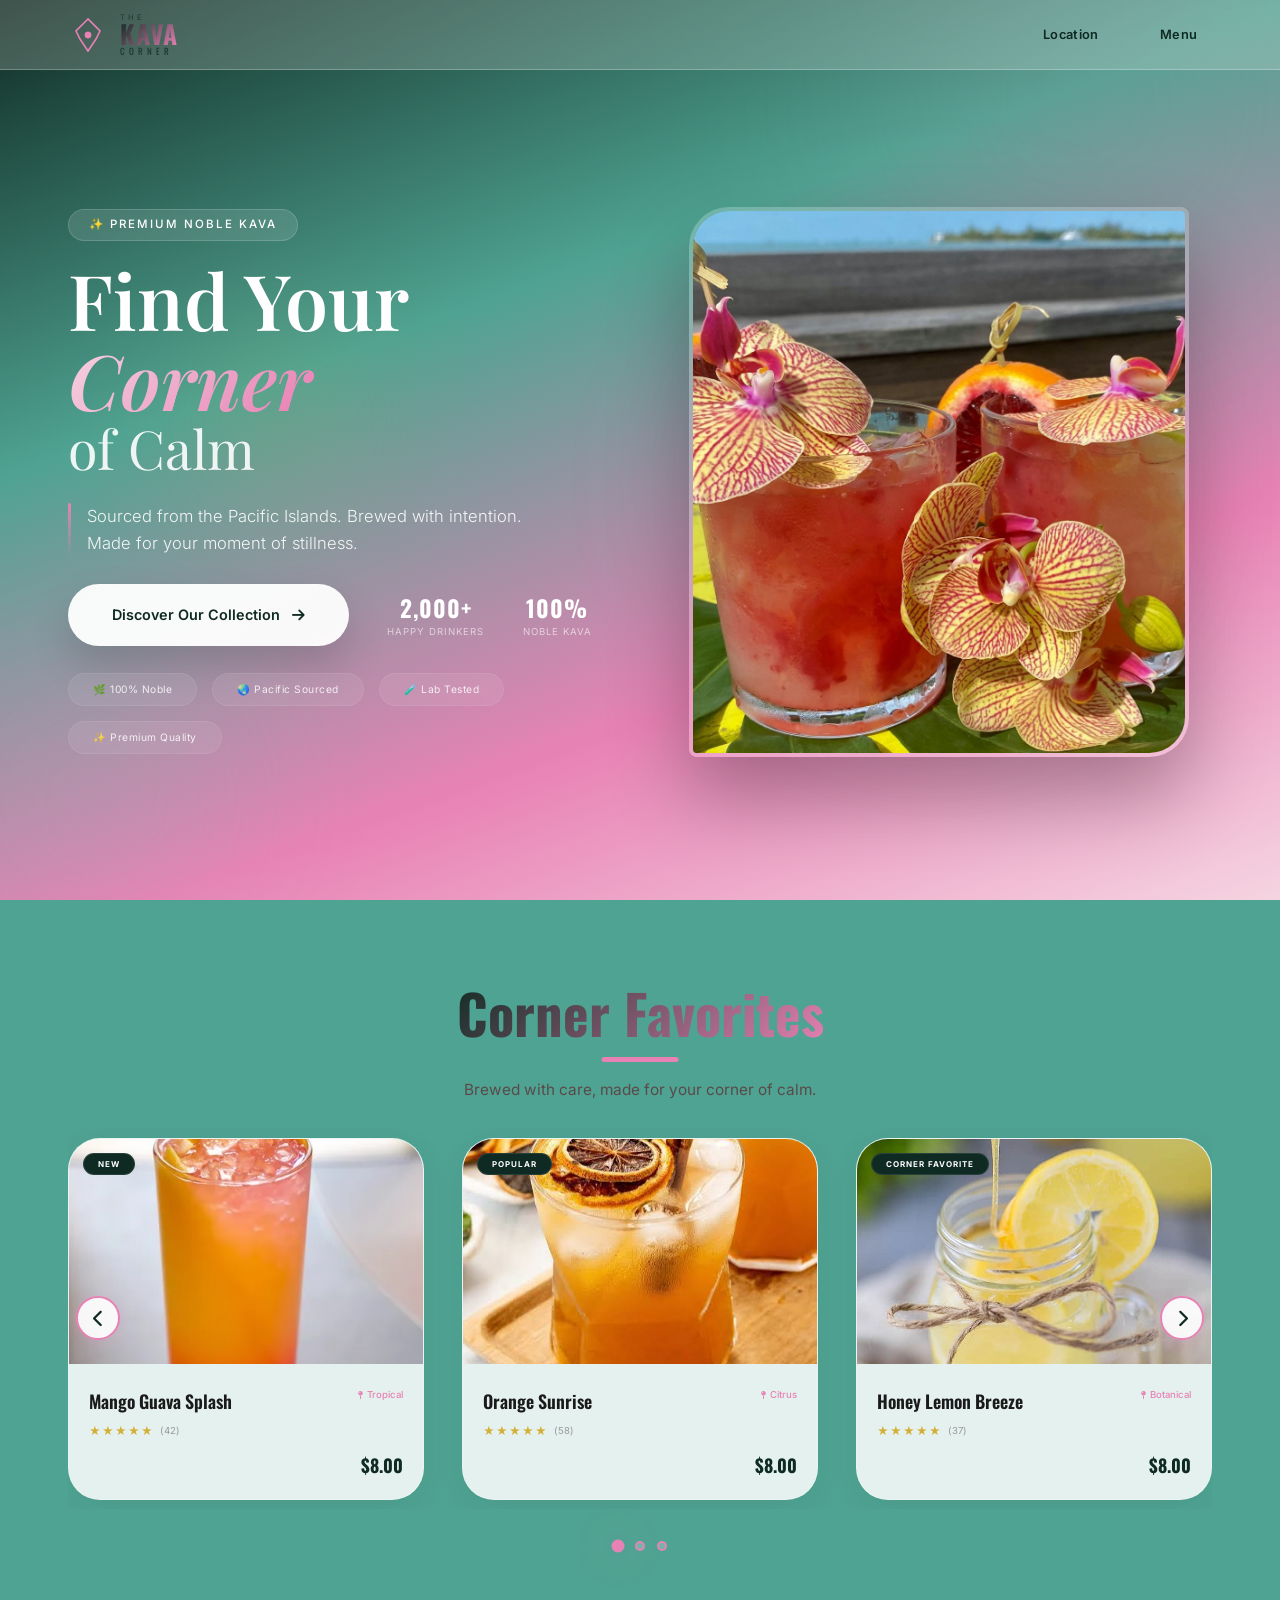
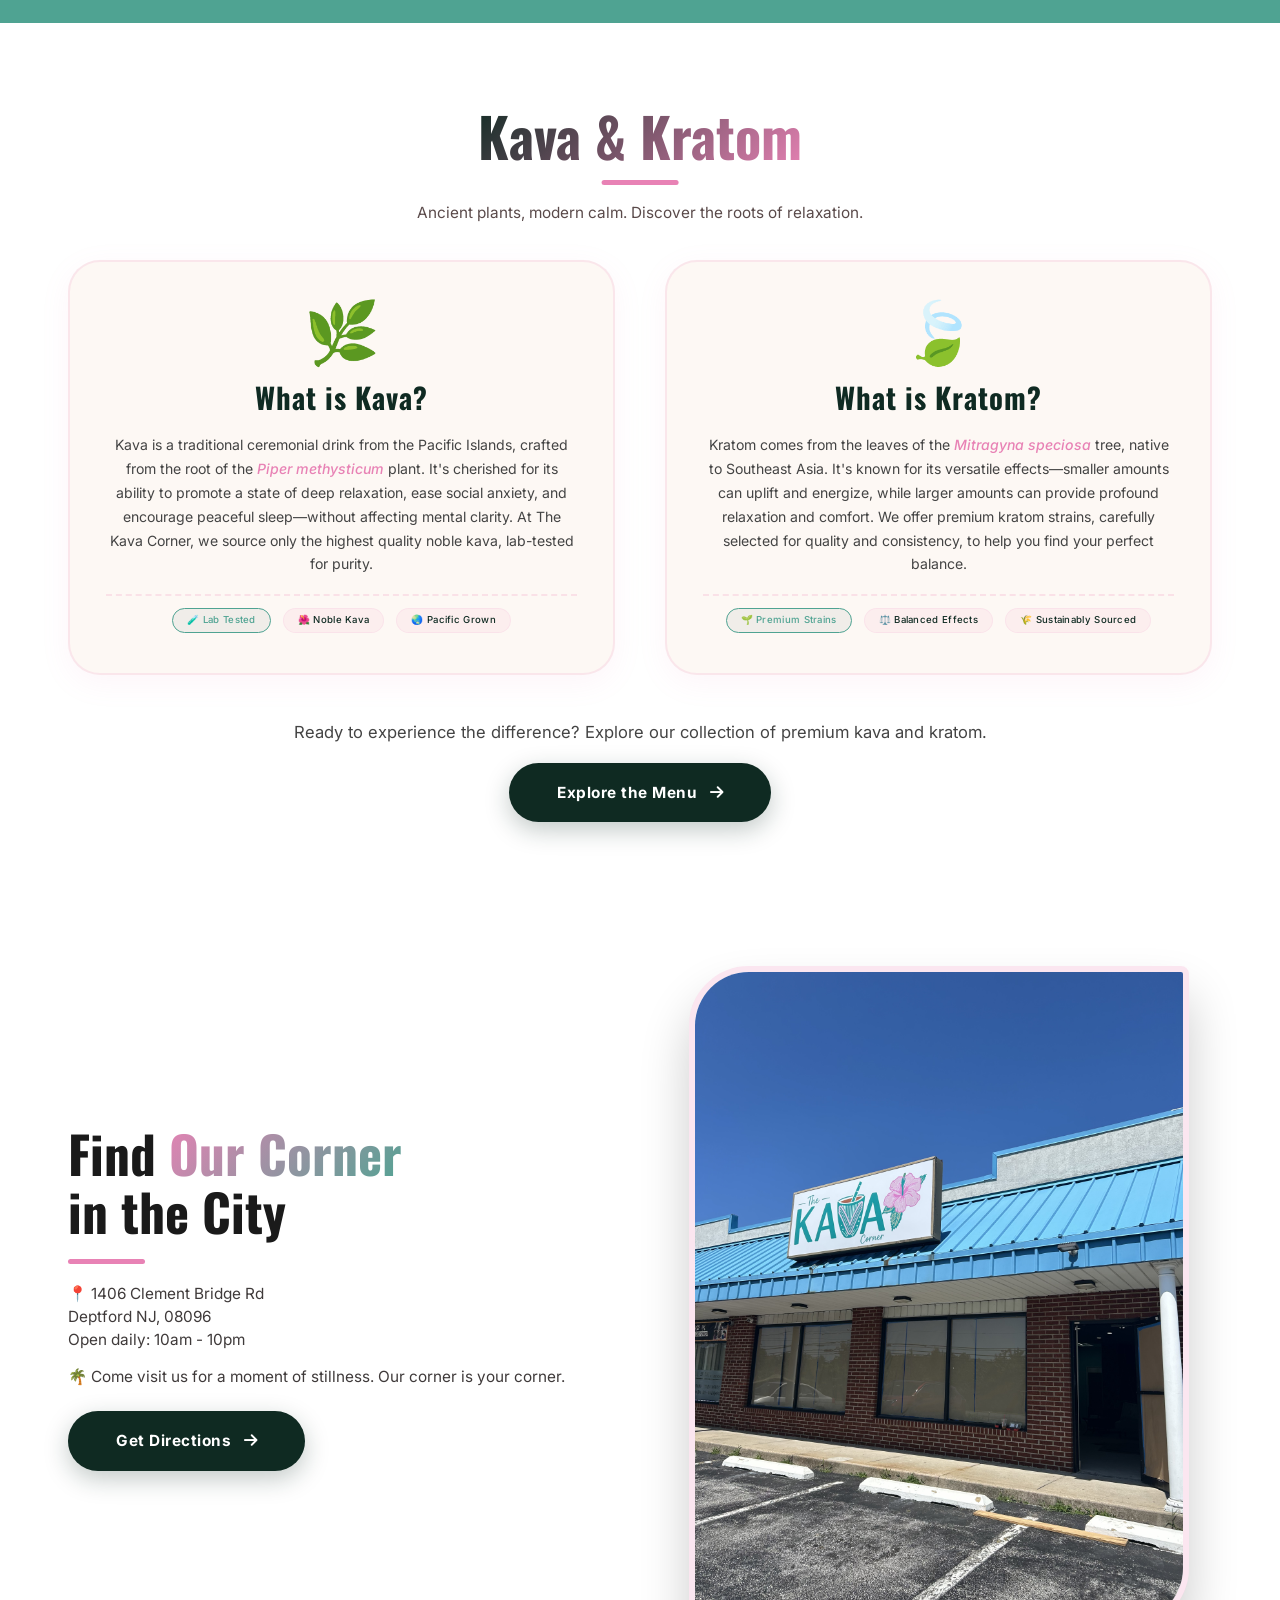
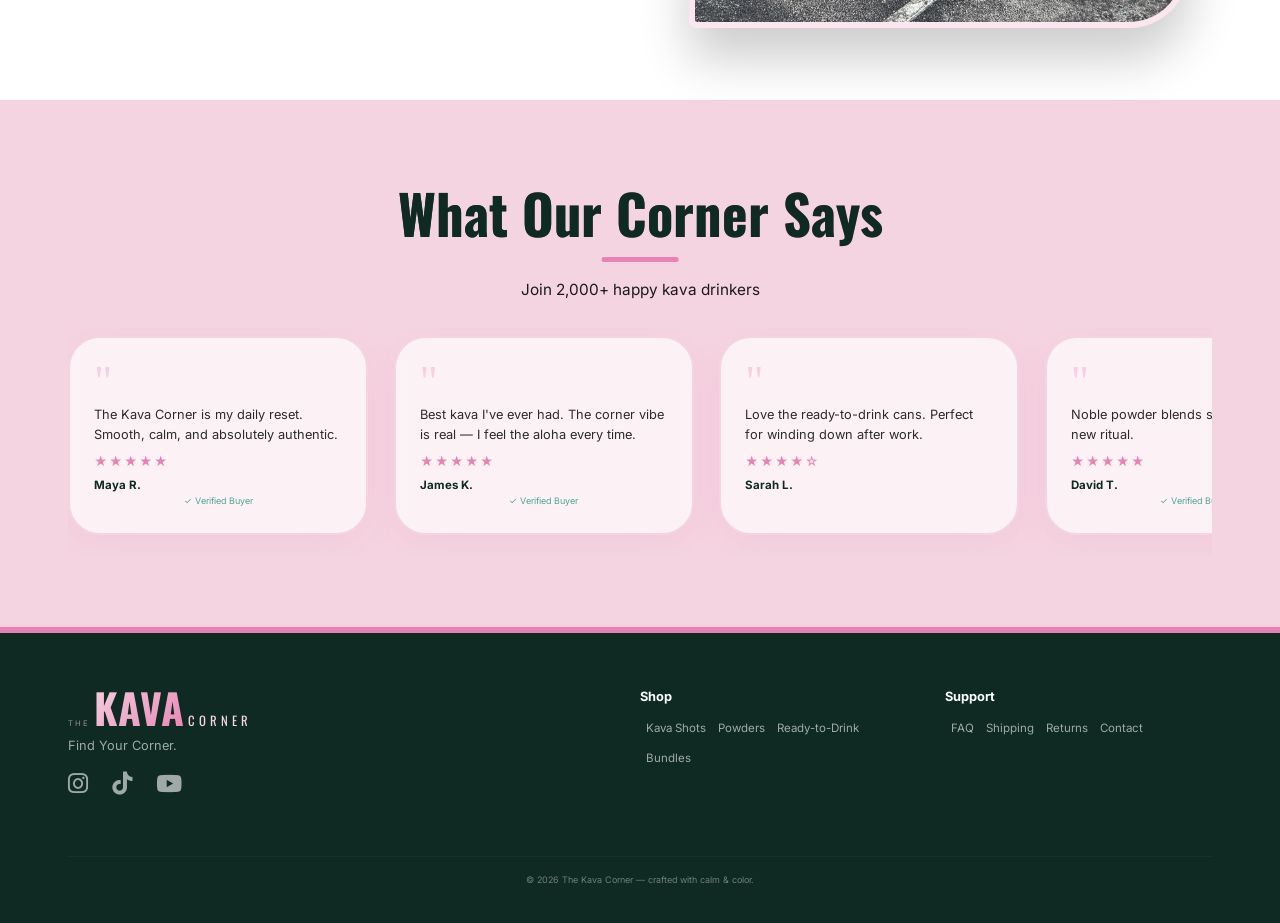
==== commit 56de5afd: "Add files via upload" ====
--- a/index.html
+++ b/index.html
@@ -1,651 +1,580 @@
 <!doctype html>
 <html lang="en">
-<head>
-    <meta charset="UTF-8" />
-    <meta name="viewport" content="width=device-width, initial-scale=1.0, maximum-scale=5.0" />
-    <title>The Kava Corner · Hot Girls Drink Kava</title>
-    <meta name="description" content="Experience calm with The Kava Corner. Premium noble kava sourced from the Pacific Islands." />
-    <link rel="canonical" href="https://www.thekavacorner.com/" />
-    <meta property="og:title" content="The Kava Corner · Your Daily Calm" />
-    <meta property="og:description" content="Premium noble kava drinks for your moment of stillness." />
-    <meta name="twitter:card" content="summary_large_image" />
-
-    <!-- Fonts & Icons -->
-    <link rel="preconnect" href="https://fonts.googleapis.com" />
-    <link rel="preconnect" href="https://fonts.gstatic.com" crossorigin />
-    <link href="https://fonts.googleapis.com/css2?family=Inter:opsz@14..32&family=Oswald:wght@400;500;700&family=Playfair+Display:ital,wght@0,600;1,500&display=swap" rel="stylesheet" />
-    <link rel="stylesheet" href="https://cdnjs.cloudflare.com/ajax/libs/font-awesome/6.0.0-beta3/css/all.min.css" />
-
-    <!-- External CSS -->
-    <link rel="stylesheet" href="style.css" />
-</head>
-<body>
-    <!-- ===== HEADER ===== -->
-    <header id="mainHeader">
-        <div class="container nav-wrapper">
-            <a href="index.html" class="logo" aria-label="The Kava Corner home">
-                <span class="logo-icon">
-                    <svg viewBox="0 0 100 100">
-                        <path d="M50 10 L20 40 L30 60 L50 90 L70 60 L80 40 L50 10 Z" fill="none" stroke="#E882B5" stroke-width="4" />
-                        <circle cx="50" cy="50" r="8" fill="#E882B5" />
-                    </svg>
-                </span>
-                <span class="logo-text">
-                    <span class="the">The</span>
-                    <span class="kava">KAVA</span>
-                    <span class="corner">Corner</span>
-                </span>
-            </a>
-            <nav class="nav-links" aria-label="Main navigation">
-                <a href="location.html">Location</a>
-                <a href="menu.html">Menu</a>
-            </nav>
-        </div>
-    </header>
-
-    <!-- ===== HERO - Premium Redesign ===== -->
-    <section class="hero-premium" aria-label="Hero banner">
-        <!-- Organic floating elements -->
-        <div class="hero-ornaments">
-            <div class="ornament leaf-1"></div>
-            <div class="ornament leaf-2"></div>
-            <div class="ornament circle-1"></div>
-            <div class="ornament circle-2"></div>
-        </div>
-        
-        <div class="container hero-premium-grid">
-            <div class="hero-premium-content">
-                <div class="hero-badge">✨ Premium Noble Kava</div>
-                <h1 class="hero-premium-title">
-                    Find Your
-                    <span class="title-highlight">Corner</span>
-                    <span class="title-sub">of Calm</span>
-                </h1>
-                <div class="hero-premium-desc">
-                    <span class="desc-line"></span>
-                    <p>Sourced from the Pacific Islands. Brewed with intention. Made for your moment of stillness.</p>
-                </div>
-                <div class="hero-premium-cta">
-                    <a href="menu.html" class="btn-premium-primary">
-                        <span>Discover Our Collection</span>
-                        <i class="fas fa-arrow-right"></i>
-                    </a>
-                    <div class="hero-premium-stats">
-                        <div class="stat-item">
-                            <span class="stat-number">2,000+</span>
-                            <span class="stat-label">Happy Drinkers</span>
-                        </div>
-                        <div class="stat-item">
-                            <span class="stat-number">100%</span>
-                            <span class="stat-label">Noble Kava</span>
-                        </div>
-                    </div>
-                </div>
-                <div class="hero-premium-badges">
-                    <span>🌿 100% Noble</span>
-                    <span>🌏 Pacific Sourced</span>
-                    <span>🧪 Lab Tested</span>
-                    <span>✨ Premium Quality</span>
-                </div>
-            </div>
-            <div class="hero-premium-visual">
-                <div class="hero-premium-image-wrapper">
-                    <div class="image-glow"></div>
-                    <img 
-                        src="images/3drinks.jpg" 
-                        alt="Premium kava experience" 
-                        loading="lazy"
-                        class="hero-premium-image"
-                    />
-                </div>
-            </div>
-        </div>
-    </section>
-
-    <!-- ===== PRODUCTS CAROUSEL - Premium ===== -->
-    <section class="section-block-green" aria-label="Featured kava products" id="drinks">
-        <div class="container">
-            <div class="text-center reveal">
-                <h2 class="section-title">Corner Favorites</h2>
-                <p class="section-sub">Brewed with care, made for your corner of calm.</p>
-            </div>
-
-            <div class="product-carousel-wrapper">
-                <div class="product-carousel-track" id="productTrack">
-                    
-                    <!-- ===== NEW PRODUCT 13: MANGO GUAVA SPLASH ===== -->
-                    <div class="product-card-premium">
-                        <div class="product-card-premium-image">
-                            <img src="images/mangoguavasplash.jpg" alt="Mango Guava Splash" loading="lazy" />
-                            <span class="product-badge-premium">New</span>
-                        </div>
-                        <div class="product-card-premium-content">
-                            <div class="product-meta">
-                                <h3>Mango Guava Splash</h3>
-                                <div class="product-origin">
-                                    <i class="fas fa-map-pin"></i>
-                                    <span>Tropical</span>
-                                </div>
-                            </div>
-                            <div class="product-rating">
-                                <span class="stars">★★★★★</span>
-                                <span class="rating-count">(42)</span>
-                            </div>
-                            <div class="product-card-premium-footer">
-                                <div class="product-price">
-                                    <span>$8.00</span>
-                                </div>
-                            </div>
-                        </div>
-                        <div class="product-hover-reveal">
-                            <p class="quick-desc">Tropical mango, guava, lime and kava. Sweet &amp; calming.</p>
-                        </div>
-                    </div>
-
-                    <!-- ===== NEW PRODUCT 14: ORANGE SUNRISE ===== -->
-                    <div class="product-card-premium">
-                        <div class="product-card-premium-image">
-                            <img src="images/orangesunrise.jpg" alt="Orange Sunrise" loading="lazy" />
-                            <span class="product-badge-premium popular">Popular</span>
-                        </div>
-                        <div class="product-card-premium-content">
-                            <div class="product-meta">
-                                <h3>Orange Sunrise</h3>
-                                <div class="product-origin">
-                                    <i class="fas fa-map-pin"></i>
-                                    <span>Citrus</span>
-                                </div>
-                            </div>
-                            <div class="product-rating">
-                                <span class="stars">★★★★★</span>
-                                <span class="rating-count">(58)</span>
-                            </div>
-                            <div class="product-card-premium-footer">
-                                <div class="product-price">
-                                    <span>$8.00</span>
-                                </div>
-                            </div>
-                        </div>
-                        <div class="product-hover-reveal">
-                            <p class="quick-desc">Orange, peach, lime and kratom. Bright &amp; refreshing.</p>
-                        </div>
-                    </div>
-
-                    <!-- ===== NEW PRODUCT 15: HONEY LEMON BREEZE ===== -->
-                    <div class="product-card-premium">
-                        <div class="product-card-premium-image">
-                            <img src="images/honeylemonbreeze.jpg" alt="Honey Lemon Breeze" loading="lazy" />
-                            <span class="product-badge-premium">Corner Favorite</span>
-                        </div>
-                        <div class="product-card-premium-content">
-                            <div class="product-meta">
-                                <h3>Honey Lemon Breeze</h3>
-                                <div class="product-origin">
-                                    <i class="fas fa-map-pin"></i>
-                                    <span>Botanical</span>
-                                </div>
-                            </div>
-                            <div class="product-rating">
-                                <span class="stars">★★★★★</span>
-                                <span class="rating-count">(37)</span>
-                            </div>
-                            <div class="product-card-premium-footer">
-                                <div class="product-price">
-                                    <span>$8.00</span>
-                                </div>
-                            </div>
-                        </div>
-                        <div class="product-hover-reveal">
-                            <p class="quick-desc">Lemon, lavender honey &amp; sparkling kava. Light &amp; floral.</p>
-                        </div>
-                    </div>
-
-                    <!-- Product 2 -->
-                    <div class="product-card-premium">
-                        <div class="product-card-premium-image">
-                            <img src="https://images.unsplash.com/photo-1587654780291-39c9404d746b?w=400&h=400&fit=crop&crop=center&auto=format" alt="Noble Powder" loading="lazy" />
-                            <span class="product-badge-premium best-seller">Best Seller</span>
-                        </div>
-                        <div class="product-card-premium-content">
-                            <div class="product-meta">
-                                <h3>Noble Powder</h3>
-                                <div class="product-origin">
-                                    <i class="fas fa-map-pin"></i>
-                                    <span>Vanuatu</span>
-                                </div>
-                            </div>
-                            <div class="product-rating">
-                                <span class="stars">★★★★★</span>
-                                <span class="rating-count">(203)</span>
-                            </div>
-                            <div class="product-card-premium-footer">
-                                <div class="product-price">
-                                    <span>$28.00</span>
-                                </div>
-                            </div>
-                        </div>
-                        <div class="product-hover-reveal">
-                            <p class="quick-desc">Premium noble kava powder. Traditional and pure.</p>
-                        </div>
-                    </div>
-
-                    <!-- Product 3 -->
-                    <div class="product-card-premium">
-                        <div class="product-card-premium-image">
-                            <img src="https://images.unsplash.com/photo-1595853035070-59a39fe84de3?w=400&h=400&fit=crop&crop=center&auto=format" alt="Ready-to-Drink" loading="lazy" />
-                            <span class="product-badge-premium">New</span>
-                        </div>
-                        <div class="product-card-premium-content">
-                            <div class="product-meta">
-                                <h3>Ready-to-Drink</h3>
-                                <div class="product-origin">
-                                    <i class="fas fa-map-pin"></i>
-                                    <span>Samoa</span>
-                                </div>
-                            </div>
-                            <div class="product-rating">
-                                <span class="stars">★★★★☆</span>
-                                <span class="rating-count">(89)</span>
-                            </div>
-                            <div class="product-card-premium-footer">
-                                <div class="product-price">
-                                    <s>$22.00</s>
-                                    <span>$18.00</span>
-                                </div>
-                            </div>
-                        </div>
-                        <div class="product-hover-reveal">
-                            <p class="quick-desc">Convenient and delicious. Perfect on the go.</p>
-                        </div>
-                    </div>
-
-                    <!-- Product 4 -->
-                    <div class="product-card-premium">
-                        <div class="product-card-premium-image">
-                            <img src="https://images.unsplash.com/photo-1556881286-fc6915169721?w=400&h=400&fit=crop&crop=center&auto=format" alt="Kava Tea Blend" loading="lazy" />
-                            <span class="product-badge-premium limited">Limited</span>
-                        </div>
-                        <div class="product-card-premium-content">
-                            <div class="product-meta">
-                                <h3>Kava Tea Blend</h3>
-                                <div class="product-origin">
-                                    <i class="fas fa-map-pin"></i>
-                                    <span>Hawaii</span>
-                                </div>
-                            </div>
-                            <div class="product-rating">
-                                <span class="stars">★★★★★</span>
-                                <span class="rating-count">(67)</span>
-                            </div>
-                            <div class="product-card-premium-footer">
-                                <div class="product-price">
-                                    <span>$14.00</span>
-                                </div>
-                            </div>
-                        </div>
-                        <div class="product-hover-reveal">
-                            <p class="quick-desc">A warm, soothing blend for evening relaxation.</p>
-                        </div>
-                    </div>
-
-                    <!-- Product 5 -->
-                    <div class="product-card-premium">
-                        <div class="product-card-premium-image">
-                            <img src="https://images.unsplash.com/photo-1546069901-ba9599a7e63c?w=400&h=400&fit=crop&crop=center&auto=format" alt="Tropical Kava" loading="lazy" />
-                            <span class="product-badge-premium popular">Popular</span>
-                        </div>
-                        <div class="product-card-premium-content">
-                            <div class="product-meta">
-                                <h3>Tropical Kava</h3>
-                                <div class="product-origin">
-                                    <i class="fas fa-map-pin"></i>
-                                    <span>Tonga</span>
-                                </div>
-                            </div>
-                            <div class="product-rating">
-                                <span class="stars">★★★★★</span>
-                                <span class="rating-count">(156)</span>
-                            </div>
-                            <div class="product-card-premium-footer">
-                                <div class="product-price">
-                                    <s>$32.00</s>
-                                    <span>$26.00</span>
-                                </div>
-                            </div>
-                        </div>
-                        <div class="product-hover-reveal">
-                            <p class="quick-desc">A tropical twist on traditional kava.</p>
-                        </div>
-                    </div>
-
-                    <!-- Product 6 -->
-                    <div class="product-card-premium">
-                        <div class="product-card-premium-image">
-                            <img src="https://images.unsplash.com/photo-1615485290382-441e4d049cb5?w=400&h=400&fit=crop&crop=center&auto=format" alt="Iced Kava" loading="lazy" />
-                            <span class="product-badge-premium">New</span>
-                        </div>
-                        <div class="product-card-premium-content">
-                            <div class="product-meta">
-                                <h3>Iced Kava</h3>
-                                <div class="product-origin">
-                                    <i class="fas fa-map-pin"></i>
-                                    <span>Fiji</span>
-                                </div>
-                            </div>
-                            <div class="product-rating">
-                                <span class="stars">★★★★☆</span>
-                                <span class="rating-count">(45)</span>
-                            </div>
-                            <div class="product-card-premium-footer">
-                                <div class="product-price">
-                                    <span>$16.00</span>
-                                </div>
-                            </div>
-                        </div>
-                        <div class="product-hover-reveal">
-                            <p class="quick-desc">Refreshing iced kava for a cool calm.</p>
-                        </div>
-                    </div>
-
-                    <!-- Product 7 -->
-                    <div class="product-card-premium">
-                        <div class="product-card-premium-image">
-                            <img src="https://images.unsplash.com/photo-1587654780291-39c9404d746b?w=400&h=400&fit=crop&crop=center&auto=format" alt="Vanuatu Reserve" loading="lazy" />
-                            <span class="product-badge-premium premium-badge">Premium</span>
-                        </div>
-                        <div class="product-card-premium-content">
-                            <div class="product-meta">
-                                <h3>Vanuatu Reserve</h3>
-                                <div class="product-origin">
-                                    <i class="fas fa-map-pin"></i>
-                                    <span>Vanuatu</span>
-                                </div>
-                            </div>
-                            <div class="product-rating">
-                                <span class="stars">★★★★★</span>
-                                <span class="rating-count">(98)</span>
-                            </div>
-                            <div class="product-card-premium-footer">
-                                <div class="product-price">
-                                    <s>$38.00</s>
-                                    <span>$32.00</span>
-                                </div>
-                            </div>
-                        </div>
-                        <div class="product-hover-reveal">
-                            <p class="quick-desc">Premium reserve blend for the ultimate calm.</p>
-                        </div>
-                    </div>
-
-                    <!-- Product 8 -->
-                    <div class="product-card-premium">
-                        <div class="product-card-premium-image">
-                            <img src="https://images.unsplash.com/photo-1556881286-fc6915169721?w=400&h=400&fit=crop&crop=center&auto=format" alt="Kava Latte" loading="lazy" />
-                            <span class="product-badge-premium">Corner Favorite</span>
-                        </div>
-                        <div class="product-card-premium-content">
-                            <div class="product-meta">
-                                <h3>Kava Latte</h3>
-                                <div class="product-origin">
-                                    <i class="fas fa-map-pin"></i>
-                                    <span>Hawaii</span>
-                                </div>
-                            </div>
-                            <div class="product-rating">
-                                <span class="stars">★★★★★</span>
-                                <span class="rating-count">(134)</span>
-                            </div>
-                            <div class="product-card-premium-footer">
-                                <div class="product-price">
-                                    <span>$18.00</span>
-                                </div>
-                            </div>
-                        </div>
-                        <div class="product-hover-reveal">
-                            <p class="quick-desc">Creamy, comforting, and perfectly calming.</p>
-                        </div>
-                    </div>
-
-                    <!-- Product 9 -->
-                    <div class="product-card-premium">
-                        <div class="product-card-premium-image">
-                            <img src="https://images.unsplash.com/photo-1595853035070-59a39fe84de3?w=400&h=400&fit=crop&crop=center&auto=format" alt="Kava CBD Blend" loading="lazy" />
-                            <span class="product-badge-premium">New</span>
-                        </div>
-                        <div class="product-card-premium-content">
-                            <div class="product-meta">
-                                <h3>Kava CBD Blend</h3>
-                                <div class="product-origin">
-                                    <i class="fas fa-map-pin"></i>
-                                    <span>USA</span>
-                                </div>
-                            </div>
-                            <div class="product-rating">
-                                <span class="stars">★★★★★</span>
-                                <span class="rating-count">(78)</span>
-                            </div>
-                            <div class="product-card-premium-footer">
-                                <div class="product-price">
-                                    <s>$45.00</s>
-                                    <span>$38.00</span>
-                                </div>
-                            </div>
-                        </div>
-                        <div class="product-hover-reveal">
-                            <p class="quick-desc">Ultimate relaxation with CBD and kava combined.</p>
-                        </div>
-                    </div>
-
-                    <!-- Product 10 -->
-                    <div class="product-card-premium">
-                        <div class="product-card-premium-image">
-                            <img src="https://images.unsplash.com/photo-1546069901-ba9599a7e63c?w=400&h=400&fit=crop&crop=center&auto=format" alt="Mango Kava" loading="lazy" />
-                            <span class="product-badge-premium popular">Popular</span>
-                        </div>
-                        <div class="product-card-premium-content">
-                            <div class="product-meta">
-                                <h3>Mango Kava</h3>
-                                <div class="product-origin">
-                                    <i class="fas fa-map-pin"></i>
-                                    <span>Fiji</span>
-                                </div>
-                            </div>
-                            <div class="product-rating">
-                                <span class="stars">★★★★★</span>
-                                <span class="rating-count">(167)</span>
-                            </div>
-                            <div class="product-card-premium-footer">
-                                <div class="product-price">
-                                    <span>$20.00</span>
-                                </div>
-                            </div>
-                        </div>
-                        <div class="product-hover-reveal">
-                            <p class="quick-desc">Tropical mango flavor with a calming kava kick.</p>
-                        </div>
-                    </div>
-
-                    <!-- Product 11 -->
-                    <div class="product-card-premium">
-                        <div class="product-card-premium-image">
-                            <img src="https://images.unsplash.com/photo-1615485290382-441e4d049cb5?w=400&h=400&fit=crop&crop=center&auto=format" alt="Kava Coconut" loading="lazy" />
-                            <span class="product-badge-premium">Corner Favorite</span>
-                        </div>
-                        <div class="product-card-premium-content">
-                            <div class="product-meta">
-                                <h3>Kava Coconut</h3>
-                                <div class="product-origin">
-                                    <i class="fas fa-map-pin"></i>
-                                    <span>Samoa</span>
-                                </div>
-                            </div>
-                            <div class="product-rating">
-                                <span class="stars">★★★★☆</span>
-                                <span class="rating-count">(112)</span>
-                            </div>
-                            <div class="product-card-premium-footer">
-                                <div class="product-price">
-                                    <s>$24.00</s>
-                                    <span>$19.00</span>
-                                </div>
-                            </div>
-                        </div>
-                        <div class="product-hover-reveal">
-                            <p class="quick-desc">Creamy coconut kava for a tropical escape.</p>
-                        </div>
-                    </div>
-
-                    <!-- Product 12 -->
-                    <div class="product-card-premium">
-                        <div class="product-card-premium-image">
-                            <img src="https://images.unsplash.com/photo-1587654780291-39c9404d746b?w=400&h=400&fit=crop&crop=center&auto=format" alt="Kava Extract" loading="lazy" />
-                            <span class="product-badge-premium premium-badge">Premium</span>
-                        </div>
-                        <div class="product-card-premium-content">
-                            <div class="product-meta">
-                                <h3>Kava Extract</h3>
-                                <div class="product-origin">
-                                    <i class="fas fa-map-pin"></i>
-                                    <span>Vanuatu</span>
-                                </div>
-                            </div>
-                            <div class="product-rating">
-                                <span class="stars">★★★★★</span>
-                                <span class="rating-count">(145)</span>
-                            </div>
-                            <div class="product-card-premium-footer">
-                                <div class="product-price">
-                                    <span>$42.00</span>
-                                </div>
-                            </div>
-                        </div>
-                        <div class="product-hover-reveal">
-                            <p class="quick-desc">Potent kava extract for the ultimate experience.</p>
-                        </div>
-                    </div>
-
-                </div>
-            </div>
-
-            <!-- Carousel Navigation Dots -->
-            <div class="carousel-dots" id="carouselDots"></div>
-        </div>
-    </section>
-
-    <!-- ===== WHAT IS KAVA & KRATOM? ===== -->
-    <section class="section-block-white" aria-label="Learn about Kava and Kratom" id="about">
-        <div class="container">
-            <div class="text-center reveal">
-                <h2 class="section-title">Kava & Kratom</h2>
-                <p class="section-sub">Ancient plants, modern calm. Discover the roots of relaxation.</p>
-            </div>
-
-            <div class="info-grid">
-                <!-- Kava Card -->
-                <div class="info-card reveal">
-                    <div class="info-card-icon">🌿</div>
-                    <h3>What is Kava?</h3>
-                    <p>
-                        Kava is a traditional ceremonial drink from the Pacific Islands, crafted from the root of the 
-                        <em>Piper methysticum</em> plant. It's cherished for its ability to promote a state of deep relaxation, 
-                        ease social anxiety, and encourage peaceful sleep—without affecting mental clarity. 
-                        At The Kava Corner, we source only the highest quality noble kava, lab-tested for purity.
-                    </p>
-                    <div class="info-card-badge">
-                        <span>🧪 Lab Tested</span>
-                        <span>🌺 Noble Kava</span>
-                        <span>🌏 Pacific Grown</span>
-                    </div>
-                </div>
-
-                <!-- Kratom Card -->
-                <div class="info-card reveal">
-                    <div class="info-card-icon">🍃</div>
-                    <h3>What is Kratom?</h3>
-                    <p>
-                        Kratom comes from the leaves of the <em>Mitragyna speciosa</em> tree, native to Southeast Asia. 
-                        It's known for its versatile effects—smaller amounts can uplift and energize, while larger amounts 
-                        can provide profound relaxation and comfort. We offer premium kratom strains, carefully selected 
-                        for quality and consistency, to help you find your perfect balance.
-                    </p>
-                    <div class="info-card-badge">
-                        <span>🌱 Premium Strains</span>
-                        <span>⚖️ Balanced Effects</span>
-                        <span>🌾 Sustainably Sourced</span>
-                    </div>
-                </div>
-            </div>
-
-            <!-- Call to Action -->
-            <div class="info-cta text-center reveal">
-                <p>Ready to experience the difference? Explore our collection of premium kava and kratom.</p>
-                <a href="menu.html" class="btn-primary">
-                    Explore the Menu <i class="fas fa-arrow-right" style="margin-left: 8px;"></i>
-                </a>
-            </div>
-        </div>
-    </section>
-
-    <!-- ===== LOCATION SECTION ===== -->
-    <section class="section-block-white" aria-label="Location" id="location">
-        <div class="container split-layout">
-            <div class="split-text reveal">
-                <h2>Find <span>Our Corner</span><br />in the City</h2>
-                <div class="divider-line"></div>
-                <p>📍 1406 Clement Bridge Rd <br>Deptford NJ, 08096<br />Open daily: 10am - 10pm</p>
-                <p>🌴 Come visit us for a moment of stillness. Our corner is your corner.</p>
-                <a href="location.html" class="btn-primary" style="margin-top: 10px;">Get Directions <i class="fas fa-arrow-right" style="margin-left: 8px;"></i></a>
-            </div>
-            <div class="split-image reveal">
-                <div class="drink-placeholder">
-                    <img 
-                        src="images/store.jpg" 
-                        alt="Kava corner location" 
-                        loading="lazy"
-                    />
-                </div>
-            </div>
-        </div>
-    </section>
-
-    <!-- ===== TESTIMONIALS ===== -->
-    <section class="section-block-pink" aria-label="Customer testimonials">
-        <div class="container">
-            <div class="text-center reveal">
-                <h2 class="section-title" style="-webkit-text-fill-color: var(--green-deep);">What Our Corner Says</h2>
-                <p class="section-sub" style="color: var(--text-dark);">Join 2,000+ happy kava drinkers</p>
-            </div>
-            <div class="testimonial-carousel" id="testiCarousel"></div>
-        </div>
-    </section>
-
-    <!-- ===== FOOTER ===== -->
-    <footer>
-        <div class="container footer-inner">
-            <div class="footer-logo">
-                <span class="the">The</span>
-                <span class="kava">KAVA</span>
-                <span class="corner">Corner</span>
-                <p class="footer-tagline">Find Your Corner.</p>
-                <div class="social-icons">
-                    <a href="https://www.instagram.com/thekavacorner/" aria-label="Instagram"><i class="fab fa-instagram"></i></a>
-                    <a href="#" aria-label="TikTok"><i class="fab fa-tiktok"></i></a>
-                    <a href="#" aria-label="YouTube"><i class="fab fa-youtube"></i></a>
-                </div>
-            </div>
-            <div class="footer-links">
-                <h4>Shop</h4>
-                <a href="menu.html">Kava Shots</a><a href="menu.html">Powders</a><a href="menu.html">Ready-to-Drink</a><a href="menu.html">Bundles</a>
-            </div>
-            <div class="footer-links">
-                <h4>Support</h4>
-                <a href="#">FAQ</a><a href="#">Shipping</a><a href="#">Returns</a><a href="#">Contact</a>
-            </div>
-            <div class="footer-copy">&copy; 2026 The Kava Corner — crafted with calm &amp; color.</div>
-        </div>
-    </footer>
-
-    <!-- External JavaScript -->
-    <script src="script.js"></script>
-</body>
-</html>+	<head>
+		<meta charset="UTF-8" />
+		<meta
+			name="viewport"
+			content="width=device-width, initial-scale=1.0, maximum-scale=5.0"
+		/>
+		<title>The Kava Corner · Hot Girls Drink Kava</title>
+		<meta
+			name="description"
+			content="Experience calm with The Kava Corner. Premium noble kava sourced from the Pacific Islands."
+		/>
+		<!-- Standard favicon -->
+		<link
+			rel="icon"
+			type="image/png"
+			sizes="32x32"
+			href="images/flowerlogo.png"
+		/>
+		<link
+			rel="icon"
+			type="image/png"
+			sizes="16x16"
+			href="images/flowerlogo.png"
+		/>
+		<!-- Apple touch icon for iOS -->
+		<link rel="apple-touch-icon" sizes="180x180" href="images/flowerlogo.png" />
+
+		<link rel="canonical" href="https://www.thekavacorner.com/" />
+		<meta property="og:title" content="The Kava Corner · Your Daily Calm" />
+		<meta
+			property="og:description"
+			content="Premium noble kava drinks for your moment of stillness."
+		/>
+		<meta name="twitter:card" content="summary_large_image" />
+
+		<!-- Fonts & Icons -->
+		<link rel="preconnect" href="https://fonts.googleapis.com" />
+		<link rel="preconnect" href="https://fonts.gstatic.com" crossorigin />
+		<link
+			href="https://fonts.googleapis.com/css2?family=Inter:opsz@14..32&family=Oswald:wght@400;500;700&family=Playfair+Display:ital,wght@0,600;1,500&display=swap"
+			rel="stylesheet"
+		/>
+		<link
+			rel="stylesheet"
+			href="https://cdnjs.cloudflare.com/ajax/libs/font-awesome/6.0.0-beta3/css/all.min.css"
+		/>
+
+		<!-- External CSS -->
+		<link rel="stylesheet" href="style.css" />
+	</head>
+	<body>
+		<!-- ===== HEADER ===== -->
+		<header id="mainHeader">
+			<div class="container nav-wrapper">
+				<a href="index.html" class="logo" aria-label="The Kava Corner home">
+					<span class="logo-icon">
+						<svg viewBox="0 0 100 100">
+							<path
+								d="M50 10 L20 40 L30 60 L50 90 L70 60 L80 40 L50 10 Z"
+								fill="none"
+								stroke="#E882B5"
+								stroke-width="4"
+							/>
+							<circle cx="50" cy="50" r="8" fill="#E882B5" />
+						</svg>
+					</span>
+					<span class="logo-text">
+						<span class="the">The</span>
+						<span class="kava">KAVA</span>
+						<span class="corner">Corner</span>
+					</span>
+				</a>
+				<nav class="nav-links" aria-label="Main navigation">
+					<a href="location.html">Location</a>
+					<a href="menu.html">Menu</a>
+				</nav>
+			</div>
+		</header>
+
+		<!-- ===== HERO - Premium Redesign ===== -->
+		<section class="hero-premium" aria-label="Hero banner">
+			<!-- Organic floating elements -->
+			<div class="hero-ornaments">
+				<div class="ornament leaf-1"></div>
+				<div class="ornament leaf-2"></div>
+				<div class="ornament circle-1"></div>
+				<div class="ornament circle-2"></div>
+			</div>
+
+			<div class="container hero-premium-grid">
+				<div class="hero-premium-content">
+					<div class="hero-badge">✨ Premium Noble Kava</div>
+					<h1 class="hero-premium-title">
+						Find Your
+						<span class="title-highlight">Corner</span>
+						<span class="title-sub">of Calm</span>
+					</h1>
+					<div class="hero-premium-desc">
+						<span class="desc-line"></span>
+						<p>
+							Sourced from the Pacific Islands. Brewed with intention. Made for
+							your moment of stillness.
+						</p>
+					</div>
+					<div class="hero-premium-cta">
+						<a href="menu.html" class="btn-premium-primary">
+							<span>Discover Our Collection</span>
+							<i class="fas fa-arrow-right"></i>
+						</a>
+						<div class="hero-premium-stats">
+							<div class="stat-item">
+								<span class="stat-number">2,000+</span>
+								<span class="stat-label">Happy Drinkers</span>
+							</div>
+							<div class="stat-item">
+								<span class="stat-number">100%</span>
+								<span class="stat-label">Noble Kava</span>
+							</div>
+						</div>
+					</div>
+					<div class="hero-premium-badges">
+						<span>🌿 100% Noble</span>
+						<span>🌏 Pacific Sourced</span>
+						<span>🧪 Lab Tested</span>
+						<span>✨ Premium Quality</span>
+					</div>
+				</div>
+				<div class="hero-premium-visual">
+					<div class="hero-premium-image-wrapper">
+						<div class="image-glow"></div>
+						<img
+							src="images/hero.jpg"
+							alt="Premium kava experience"
+							loading="lazy"
+							class="hero-premium-image"
+						/>
+					</div>
+				</div>
+			</div>
+		</section>
+
+		<!-- ===== PRODUCTS CAROUSEL - Premium ===== -->
+		<section
+			class="section-block-green"
+			aria-label="Featured kava products"
+			id="drinks"
+		>
+			<div class="container">
+				<div class="text-center reveal">
+					<h2 class="section-title">Corner Favorites</h2>
+					<p class="section-sub">
+						Brewed with care, made for your corner of calm.
+					</p>
+				</div>
+
+				<div class="product-carousel-wrapper">
+					<!-- Carousel Navigation Arrows -->
+					<button
+						class="carousel-arrow carousel-arrow-left"
+						id="prevArrow"
+						aria-label="Previous products"
+					>
+						<i class="fas fa-chevron-left"></i>
+					</button>
+					<button
+						class="carousel-arrow carousel-arrow-right"
+						id="nextArrow"
+						aria-label="Next products"
+					>
+						<i class="fas fa-chevron-right"></i>
+					</button>
+
+					<div class="product-carousel-track" id="productTrack">
+						<!-- ===== NEW PRODUCT 13: MANGO GUAVA SPLASH ===== -->
+						<div class="product-card-premium">
+							<div class="product-card-premium-image">
+								<img
+									src="images/mangoguavasplash.jpg"
+									alt="Mango Guava Splash"
+									loading="lazy"
+								/>
+								<span class="product-badge-premium">New</span>
+							</div>
+							<div class="product-card-premium-content">
+								<div class="product-meta">
+									<h3>Mango Guava Splash</h3>
+									<div class="product-origin">
+										<i class="fas fa-map-pin"></i>
+										<span>Tropical</span>
+									</div>
+								</div>
+								<div class="product-rating">
+									<span class="stars">★★★★★</span>
+									<span class="rating-count">(42)</span>
+								</div>
+								<div class="product-card-premium-footer">
+									<div class="product-price">
+										<span>$8.00</span>
+									</div>
+								</div>
+							</div>
+							<div class="product-hover-reveal">
+								<p class="quick-desc">
+									Tropical mango, guava, lime and kava. Sweet &amp; calming.
+								</p>
+							</div>
+						</div>
+
+						<!-- ===== NEW PRODUCT 14: ORANGE SUNRISE ===== -->
+						<div class="product-card-premium">
+							<div class="product-card-premium-image">
+								<img
+									src="images/orangesunrise.jpg"
+									alt="Orange Sunrise"
+									loading="lazy"
+								/>
+								<span class="product-badge-premium popular">Popular</span>
+							</div>
+							<div class="product-card-premium-content">
+								<div class="product-meta">
+									<h3>Orange Sunrise</h3>
+									<div class="product-origin">
+										<i class="fas fa-map-pin"></i>
+										<span>Citrus</span>
+									</div>
+								</div>
+								<div class="product-rating">
+									<span class="stars">★★★★★</span>
+									<span class="rating-count">(58)</span>
+								</div>
+								<div class="product-card-premium-footer">
+									<div class="product-price">
+										<span>$8.00</span>
+									</div>
+								</div>
+							</div>
+							<div class="product-hover-reveal">
+								<p class="quick-desc">
+									Orange, peach, lime and kratom. Bright &amp; refreshing.
+								</p>
+							</div>
+						</div>
+
+						<!-- ===== NEW PRODUCT 15: HONEY LEMON BREEZE ===== -->
+						<div class="product-card-premium">
+							<div class="product-card-premium-image">
+								<img
+									src="images/honeylemonbreeze.jpg"
+									alt="Honey Lemon Breeze"
+									loading="lazy"
+								/>
+								<span class="product-badge-premium">Corner Favorite</span>
+							</div>
+							<div class="product-card-premium-content">
+								<div class="product-meta">
+									<h3>Honey Lemon Breeze</h3>
+									<div class="product-origin">
+										<i class="fas fa-map-pin"></i>
+										<span>Botanical</span>
+									</div>
+								</div>
+								<div class="product-rating">
+									<span class="stars">★★★★★</span>
+									<span class="rating-count">(37)</span>
+								</div>
+								<div class="product-card-premium-footer">
+									<div class="product-price">
+										<span>$8.00</span>
+									</div>
+								</div>
+							</div>
+							<div class="product-hover-reveal">
+								<p class="quick-desc">
+									Lemon, lavender honey &amp; sparkling kava. Light &amp;
+									floral.
+								</p>
+							</div>
+						</div>
+
+						<div class="product-card-premium">
+							<div class="product-card-premium-image">
+								<img
+									src="images/drink3.jpg"
+									alt="Kava Extract"
+									loading="lazy"
+								/>
+								<span class="product-badge-premium premium-badge">Premium</span>
+							</div>
+							<div class="product-card-premium-content">
+								<div class="product-meta">
+									<h3>Kava Extract</h3>
+									<div class="product-origin">
+										<i class="fas fa-map-pin"></i>
+										<span>Vanuatu</span>
+									</div>
+								</div>
+								<div class="product-rating">
+									<span class="stars">★★★★★</span>
+									<span class="rating-count">(145)</span>
+								</div>
+								<div class="product-card-premium-footer">
+									<div class="product-price">
+										<span>$42.00</span>
+									</div>
+								</div>
+							</div>
+							<div class="product-hover-reveal">
+								<p class="quick-desc">
+									Potent kava extract for the ultimate experience.
+								</p>
+							</div>
+						</div>
+
+						<div class="product-card-premium">
+							<div class="product-card-premium-image">
+								<img
+									src="images/drink5.jpg"
+									alt="Kava Extract"
+									loading="lazy"
+								/>
+								<span class="product-badge-premium premium-badge">Premium</span>
+							</div>
+							<div class="product-card-premium-content">
+								<div class="product-meta">
+									<h3>Kava Extract</h3>
+									<div class="product-origin">
+										<i class="fas fa-map-pin"></i>
+										<span>Vanuatu</span>
+									</div>
+								</div>
+								<div class="product-rating">
+									<span class="stars">★★★★★</span>
+									<span class="rating-count">(145)</span>
+								</div>
+								<div class="product-card-premium-footer">
+									<div class="product-price">
+										<span>$42.00</span>
+									</div>
+								</div>
+							</div>
+							<div class="product-hover-reveal">
+								<p class="quick-desc">
+									Potent kava extract for the ultimate experience.
+								</p>
+							</div>
+						</div>
+
+						<div class="product-card-premium">
+							<div class="product-card-premium-image">
+								<img
+									src="images/drink4.jpg"
+									alt="Kava Extract"
+									loading="lazy"
+								/>
+								<span class="product-badge-premium premium-badge">Premium</span>
+							</div>
+							<div class="product-card-premium-content">
+								<div class="product-meta">
+									<h3>Kava Extract</h3>
+									<div class="product-origin">
+										<i class="fas fa-map-pin"></i>
+										<span>Vanuatu</span>
+									</div>
+								</div>
+								<div class="product-rating">
+									<span class="stars">★★★★★</span>
+									<span class="rating-count">(145)</span>
+								</div>
+								<div class="product-card-premium-footer">
+									<div class="product-price">
+										<span>$42.00</span>
+									</div>
+								</div>
+							</div>
+							<div class="product-hover-reveal">
+								<p class="quick-desc">
+									Potent kava extract for the ultimate experience.
+								</p>
+							</div>
+						</div>
+						<!-- Product 12 -->
+						<div class="product-card-premium">
+							<div class="product-card-premium-image">
+								<img
+									src="images/drink2.jpg"
+									alt="Kava Extract"
+									loading="lazy"
+								/>
+								<span class="product-badge-premium premium-badge">Premium</span>
+							</div>
+							<div class="product-card-premium-content">
+								<div class="product-meta">
+									<h3>Kava Extract</h3>
+									<div class="product-origin">
+										<i class="fas fa-map-pin"></i>
+										<span>Vanuatu</span>
+									</div>
+								</div>
+								<div class="product-rating">
+									<span class="stars">★★★★★</span>
+									<span class="rating-count">(145)</span>
+								</div>
+								<div class="product-card-premium-footer">
+									<div class="product-price">
+										<span>$42.00</span>
+									</div>
+								</div>
+							</div>
+							<div class="product-hover-reveal">
+								<p class="quick-desc">
+									Potent kava extract for the ultimate experience.
+								</p>
+							</div>
+						</div>
+					</div>
+				</div>
+
+				<!-- Carousel Navigation Dots -->
+				<div class="carousel-dots" id="carouselDots"></div>
+			</div>
+		</section>
+
+		<!-- ===== WHAT IS KAVA & KRATOM? ===== -->
+		<section
+			class="section-block-white"
+			aria-label="Learn about Kava and Kratom"
+			id="about"
+		>
+			<div class="container">
+				<div class="text-center reveal">
+					<h2 class="section-title">Kava & Kratom</h2>
+					<p class="section-sub">
+						Ancient plants, modern calm. Discover the roots of relaxation.
+					</p>
+				</div>
+
+				<div class="info-grid">
+					<!-- Kava Card -->
+					<div class="info-card reveal">
+						<div class="info-card-icon">🌿</div>
+						<h3>What is Kava?</h3>
+						<p>
+							Kava is a traditional ceremonial drink from the Pacific Islands,
+							crafted from the root of the
+							<em>Piper methysticum</em> plant. It's cherished for its ability
+							to promote a state of deep relaxation, ease social anxiety, and
+							encourage peaceful sleep—without affecting mental clarity. At The
+							Kava Corner, we source only the highest quality noble kava,
+							lab-tested for purity.
+						</p>
+						<div class="info-card-badge">
+							<span>🧪 Lab Tested</span>
+							<span>🌺 Noble Kava</span>
+							<span>🌏 Pacific Grown</span>
+						</div>
+					</div>
+
+					<!-- Kratom Card -->
+					<div class="info-card reveal">
+						<div class="info-card-icon">🍃</div>
+						<h3>What is Kratom?</h3>
+						<p>
+							Kratom comes from the leaves of the
+							<em>Mitragyna speciosa</em> tree, native to Southeast Asia. It's
+							known for its versatile effects—smaller amounts can uplift and
+							energize, while larger amounts can provide profound relaxation and
+							comfort. We offer premium kratom strains, carefully selected for
+							quality and consistency, to help you find your perfect balance.
+						</p>
+						<div class="info-card-badge">
+							<span>🌱 Premium Strains</span>
+							<span>⚖️ Balanced Effects</span>
+							<span>🌾 Sustainably Sourced</span>
+						</div>
+					</div>
+				</div>
+
+				<!-- Call to Action -->
+				<div class="info-cta text-center reveal">
+					<p>
+						Ready to experience the difference? Explore our collection of
+						premium kava and kratom.
+					</p>
+					<a href="menu.html" class="btn-primary">
+						Explore the Menu
+						<i class="fas fa-arrow-right" style="margin-left: 8px"></i>
+					</a>
+				</div>
+			</div>
+		</section>
+
+		<!-- ===== LOCATION SECTION ===== -->
+		<section class="section-block-white" aria-label="Location" id="location">
+			<div class="container split-layout">
+				<div class="split-text reveal">
+					<h2>Find <span>Our Corner</span><br />in the City</h2>
+					<div class="divider-line"></div>
+					<p>
+						📍 1406 Clement Bridge Rd <br />Deptford NJ, 08096<br />Open daily:
+						10am - 10pm
+					</p>
+					<p>
+						🌴 Come visit us for a moment of stillness. Our corner is your
+						corner.
+					</p>
+					<a href="location.html" class="btn-primary" style="margin-top: 10px"
+						>Get Directions
+						<i class="fas fa-arrow-right" style="margin-left: 8px"></i
+					></a>
+				</div>
+				<div class="split-image reveal">
+					<div class="drink-placeholder">
+						<img
+							src="images/store.jpg"
+							alt="Kava corner location"
+							loading="lazy"
+						/>
+					</div>
+				</div>
+			</div>
+		</section>
+
+		<!-- ===== TESTIMONIALS ===== -->
+		<section class="section-block-pink" aria-label="Customer testimonials">
+			<div class="container">
+				<div class="text-center reveal">
+					<h2
+						class="section-title"
+						style="-webkit-text-fill-color: var(--green-deep)"
+					>
+						What Our Corner Says
+					</h2>
+					<p class="section-sub" style="color: var(--text-dark)">
+						Join 2,000+ happy kava drinkers
+					</p>
+				</div>
+				<div class="testimonial-carousel" id="testiCarousel"></div>
+			</div>
+		</section>
+
+		<!-- ===== FOOTER ===== -->
+		<footer>
+			<div class="container footer-inner">
+				<div class="footer-logo">
+					<span class="the">The</span>
+					<span class="kava">KAVA</span>
+					<span class="corner">Corner</span>
+					<p class="footer-tagline">Find Your Corner.</p>
+					<div class="social-icons">
+						<a
+							href="https://www.instagram.com/thekavacorner/"
+							aria-label="Instagram"
+							><i class="fab fa-instagram"></i
+						></a>
+						<a href="#" aria-label="TikTok"><i class="fab fa-tiktok"></i></a>
+						<a href="#" aria-label="YouTube"><i class="fab fa-youtube"></i></a>
+					</div>
+				</div>
+				<div class="footer-links">
+					<h4>Shop</h4>
+					<a href="menu.html">Kava Shots</a><a href="menu.html">Powders</a
+					><a href="menu.html">Ready-to-Drink</a><a href="menu.html">Bundles</a>
+				</div>
+				<div class="footer-links">
+					<h4>Support</h4>
+					<a href="#">FAQ</a><a href="#">Shipping</a><a href="#">Returns</a
+					><a href="#">Contact</a>
+				</div>
+				<div class="footer-copy">
+					&copy; 2026 The Kava Corner — crafted with calm &amp; color.
+				</div>
+			</div>
+		</footer>
+
+		<!-- External JavaScript -->
+		<script src="script.js"></script>
+	</body>
+</html>
--- a/style.css
+++ b/style.css
@@ -512,7 +512,60 @@
     100% { transform: translateY(-15px) rotate(2deg); }
 }
 
-/* ===== PRODUCT CARDS PREMIUM ===== */
+/* ===== PRODUCT CAROUSEL ===== */
+.product-carousel-wrapper {
+    position: relative;
+    overflow: hidden;
+    width: 100%;
+    padding: 10px 0;
+}
+
+/* Carousel Navigation Arrows */
+.carousel-arrow {
+    position: absolute;
+    top: 50%;
+    transform: translateY(-50%);
+    z-index: 10;
+    background: rgba(255, 255, 255, 0.9);
+    backdrop-filter: blur(8px);
+    border: 2px solid var(--pink-rich);
+    border-radius: 50%;
+    width: 44px;
+    height: 44px;
+    display: flex;
+    align-items: center;
+    justify-content: center;
+    cursor: pointer;
+    transition: all 0.3s cubic-bezier(0.34, 1.56, 0.64, 1);
+    color: var(--green-deep);
+    font-size: 1.1rem;
+    box-shadow: 0 4px 16px rgba(232, 130, 181, 0.2);
+}
+
+.carousel-arrow:hover {
+    background: var(--pink-rich);
+    color: var(--white);
+    transform: translateY(-50%) scale(1.1);
+    box-shadow: 0 8px 30px rgba(232, 130, 181, 0.4);
+}
+
+.carousel-arrow:active {
+    transform: translateY(-50%) scale(0.95);
+}
+
+.carousel-arrow-left {
+    left: 8px;
+}
+
+.carousel-arrow-right {
+    right: 8px;
+}
+
+.carousel-arrow i {
+    pointer-events: none;
+}
+
+/* Product Cards */
 .product-card-premium {
     flex: 0 0 calc(33.333% - clamp(13px, 2vw, 27px));
     min-width: 280px;
@@ -666,18 +719,10 @@
     line-height: 1.4;
 }
 
-/* Carousel */
-.product-carousel-wrapper {
-    position: relative;
-    overflow: hidden;
-    width: 100%;
-    padding: 10px 0;
-}
-
 .product-carousel-track {
     display: flex;
     gap: clamp(20px, 3vw, 40px);
-    transition: transform 0.9s cubic-bezier(0.34, 1.56, 0.64, 1);
+    transition: transform 0.7s cubic-bezier(0.34, 1.56, 0.64, 1);
     will-change: transform;
     width: 100%;
 }
@@ -1037,6 +1082,11 @@
         flex: 0 0 calc(50% - clamp(10px, 1.5vw, 20px));
         min-width: 200px;
     }
+    .carousel-arrow {
+        width: 36px;
+        height: 36px;
+        font-size: 0.9rem;
+    }
 }
 
 @media (max-width: 539px) {
@@ -1265,6 +1315,18 @@
         color: #444;
         font-weight: 500;
     }
+
+    .carousel-arrow {
+        width: 32px;
+        height: 32px;
+        font-size: 0.8rem;
+    }
+    .carousel-arrow-left {
+        left: 4px;
+    }
+    .carousel-arrow-right {
+        right: 4px;
+    }
 }
 
 @media (max-width: 480px) {
@@ -1281,6 +1343,11 @@
     .nav-links a {
         font-size: 0.55rem;
         padding: 2px 6px;
+    }
+    .carousel-arrow {
+        width: 28px;
+        height: 28px;
+        font-size: 0.7rem;
     }
 }
 
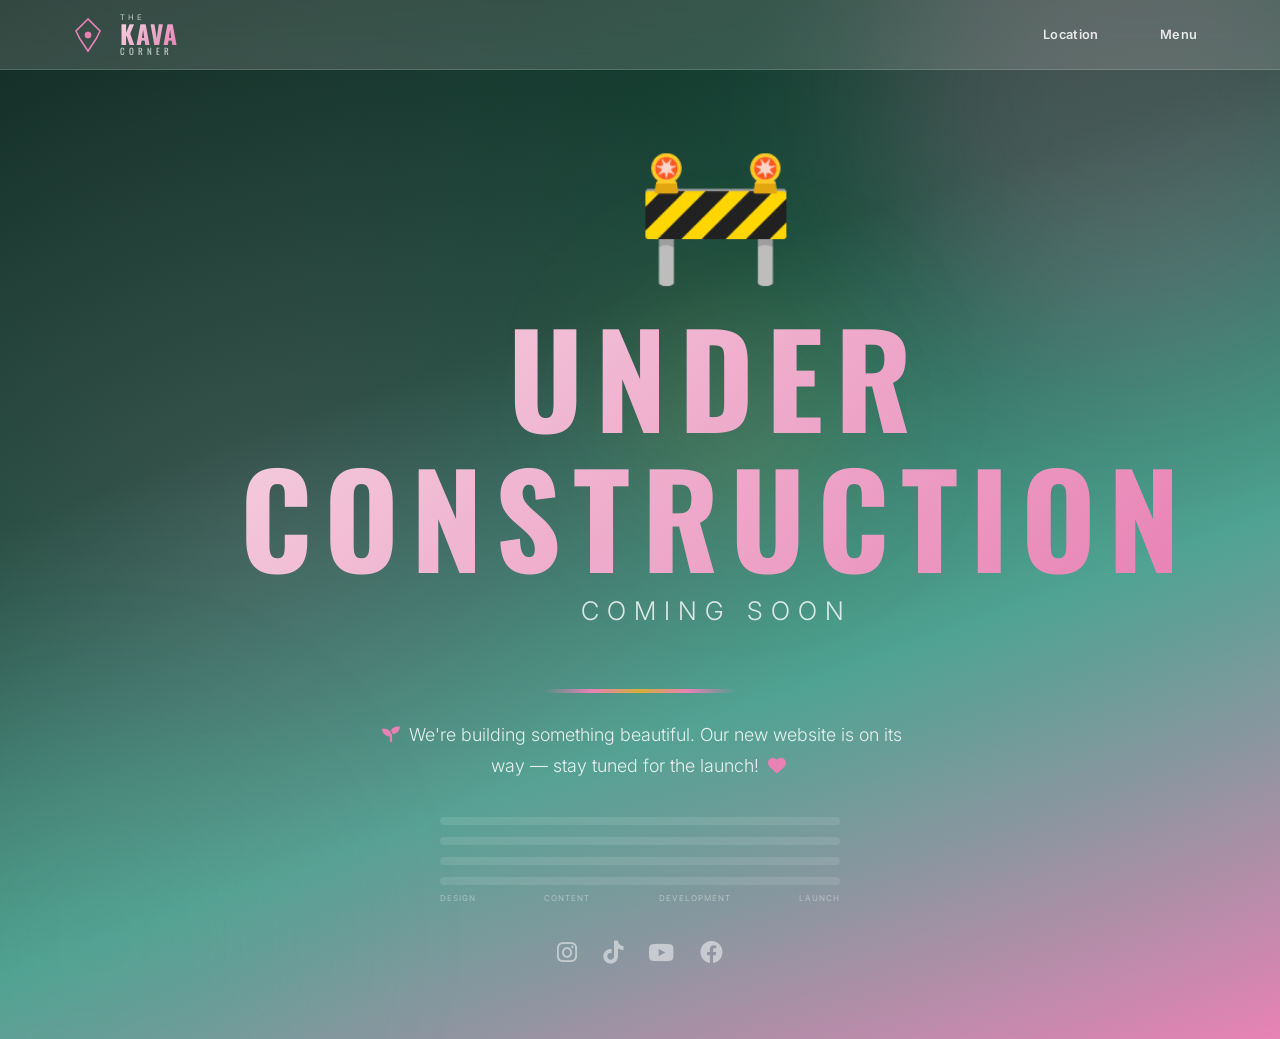
==== commit dd7900df: "Add files via upload" ====
--- a/index.html
+++ b/index.html
@@ -1,580 +1,418 @@
 <!doctype html>
 <html lang="en">
-	<head>
-		<meta charset="UTF-8" />
-		<meta
-			name="viewport"
-			content="width=device-width, initial-scale=1.0, maximum-scale=5.0"
-		/>
-		<title>The Kava Corner · Hot Girls Drink Kava</title>
-		<meta
-			name="description"
-			content="Experience calm with The Kava Corner. Premium noble kava sourced from the Pacific Islands."
-		/>
-		<!-- Standard favicon -->
-		<link
-			rel="icon"
-			type="image/png"
-			sizes="32x32"
-			href="images/flowerlogo.png"
-		/>
-		<link
-			rel="icon"
-			type="image/png"
-			sizes="16x16"
-			href="images/flowerlogo.png"
-		/>
-		<!-- Apple touch icon for iOS -->
-		<link rel="apple-touch-icon" sizes="180x180" href="images/flowerlogo.png" />
-
-		<link rel="canonical" href="https://www.thekavacorner.com/" />
-		<meta property="og:title" content="The Kava Corner · Your Daily Calm" />
-		<meta
-			property="og:description"
-			content="Premium noble kava drinks for your moment of stillness."
-		/>
-		<meta name="twitter:card" content="summary_large_image" />
-
-		<!-- Fonts & Icons -->
-		<link rel="preconnect" href="https://fonts.googleapis.com" />
-		<link rel="preconnect" href="https://fonts.gstatic.com" crossorigin />
-		<link
-			href="https://fonts.googleapis.com/css2?family=Inter:opsz@14..32&family=Oswald:wght@400;500;700&family=Playfair+Display:ital,wght@0,600;1,500&display=swap"
-			rel="stylesheet"
-		/>
-		<link
-			rel="stylesheet"
-			href="https://cdnjs.cloudflare.com/ajax/libs/font-awesome/6.0.0-beta3/css/all.min.css"
-		/>
-
-		<!-- External CSS -->
-		<link rel="stylesheet" href="style.css" />
-	</head>
-	<body>
-		<!-- ===== HEADER ===== -->
-		<header id="mainHeader">
-			<div class="container nav-wrapper">
-				<a href="index.html" class="logo" aria-label="The Kava Corner home">
-					<span class="logo-icon">
-						<svg viewBox="0 0 100 100">
-							<path
-								d="M50 10 L20 40 L30 60 L50 90 L70 60 L80 40 L50 10 Z"
-								fill="none"
-								stroke="#E882B5"
-								stroke-width="4"
-							/>
-							<circle cx="50" cy="50" r="8" fill="#E882B5" />
-						</svg>
-					</span>
-					<span class="logo-text">
-						<span class="the">The</span>
-						<span class="kava">KAVA</span>
-						<span class="corner">Corner</span>
-					</span>
-				</a>
-				<nav class="nav-links" aria-label="Main navigation">
-					<a href="location.html">Location</a>
-					<a href="menu.html">Menu</a>
-				</nav>
-			</div>
-		</header>
-
-		<!-- ===== HERO - Premium Redesign ===== -->
-		<section class="hero-premium" aria-label="Hero banner">
-			<!-- Organic floating elements -->
-			<div class="hero-ornaments">
-				<div class="ornament leaf-1"></div>
-				<div class="ornament leaf-2"></div>
-				<div class="ornament circle-1"></div>
-				<div class="ornament circle-2"></div>
-			</div>
-
-			<div class="container hero-premium-grid">
-				<div class="hero-premium-content">
-					<div class="hero-badge">✨ Premium Noble Kava</div>
-					<h1 class="hero-premium-title">
-						Find Your
-						<span class="title-highlight">Corner</span>
-						<span class="title-sub">of Calm</span>
-					</h1>
-					<div class="hero-premium-desc">
-						<span class="desc-line"></span>
-						<p>
-							Sourced from the Pacific Islands. Brewed with intention. Made for
-							your moment of stillness.
-						</p>
-					</div>
-					<div class="hero-premium-cta">
-						<a href="menu.html" class="btn-premium-primary">
-							<span>Discover Our Collection</span>
-							<i class="fas fa-arrow-right"></i>
-						</a>
-						<div class="hero-premium-stats">
-							<div class="stat-item">
-								<span class="stat-number">2,000+</span>
-								<span class="stat-label">Happy Drinkers</span>
-							</div>
-							<div class="stat-item">
-								<span class="stat-number">100%</span>
-								<span class="stat-label">Noble Kava</span>
-							</div>
-						</div>
-					</div>
-					<div class="hero-premium-badges">
-						<span>🌿 100% Noble</span>
-						<span>🌏 Pacific Sourced</span>
-						<span>🧪 Lab Tested</span>
-						<span>✨ Premium Quality</span>
-					</div>
-				</div>
-				<div class="hero-premium-visual">
-					<div class="hero-premium-image-wrapper">
-						<div class="image-glow"></div>
-						<img
-							src="images/hero.jpg"
-							alt="Premium kava experience"
-							loading="lazy"
-							class="hero-premium-image"
-						/>
-					</div>
-				</div>
-			</div>
-		</section>
-
-		<!-- ===== PRODUCTS CAROUSEL - Premium ===== -->
-		<section
-			class="section-block-green"
-			aria-label="Featured kava products"
-			id="drinks"
-		>
-			<div class="container">
-				<div class="text-center reveal">
-					<h2 class="section-title">Corner Favorites</h2>
-					<p class="section-sub">
-						Brewed with care, made for your corner of calm.
-					</p>
-				</div>
-
-				<div class="product-carousel-wrapper">
-					<!-- Carousel Navigation Arrows -->
-					<button
-						class="carousel-arrow carousel-arrow-left"
-						id="prevArrow"
-						aria-label="Previous products"
-					>
-						<i class="fas fa-chevron-left"></i>
-					</button>
-					<button
-						class="carousel-arrow carousel-arrow-right"
-						id="nextArrow"
-						aria-label="Next products"
-					>
-						<i class="fas fa-chevron-right"></i>
-					</button>
-
-					<div class="product-carousel-track" id="productTrack">
-						<!-- ===== NEW PRODUCT 13: MANGO GUAVA SPLASH ===== -->
-						<div class="product-card-premium">
-							<div class="product-card-premium-image">
-								<img
-									src="images/mangoguavasplash.jpg"
-									alt="Mango Guava Splash"
-									loading="lazy"
-								/>
-								<span class="product-badge-premium">New</span>
-							</div>
-							<div class="product-card-premium-content">
-								<div class="product-meta">
-									<h3>Mango Guava Splash</h3>
-									<div class="product-origin">
-										<i class="fas fa-map-pin"></i>
-										<span>Tropical</span>
-									</div>
-								</div>
-								<div class="product-rating">
-									<span class="stars">★★★★★</span>
-									<span class="rating-count">(42)</span>
-								</div>
-								<div class="product-card-premium-footer">
-									<div class="product-price">
-										<span>$8.00</span>
-									</div>
-								</div>
-							</div>
-							<div class="product-hover-reveal">
-								<p class="quick-desc">
-									Tropical mango, guava, lime and kava. Sweet &amp; calming.
-								</p>
-							</div>
-						</div>
-
-						<!-- ===== NEW PRODUCT 14: ORANGE SUNRISE ===== -->
-						<div class="product-card-premium">
-							<div class="product-card-premium-image">
-								<img
-									src="images/orangesunrise.jpg"
-									alt="Orange Sunrise"
-									loading="lazy"
-								/>
-								<span class="product-badge-premium popular">Popular</span>
-							</div>
-							<div class="product-card-premium-content">
-								<div class="product-meta">
-									<h3>Orange Sunrise</h3>
-									<div class="product-origin">
-										<i class="fas fa-map-pin"></i>
-										<span>Citrus</span>
-									</div>
-								</div>
-								<div class="product-rating">
-									<span class="stars">★★★★★</span>
-									<span class="rating-count">(58)</span>
-								</div>
-								<div class="product-card-premium-footer">
-									<div class="product-price">
-										<span>$8.00</span>
-									</div>
-								</div>
-							</div>
-							<div class="product-hover-reveal">
-								<p class="quick-desc">
-									Orange, peach, lime and kratom. Bright &amp; refreshing.
-								</p>
-							</div>
-						</div>
-
-						<!-- ===== NEW PRODUCT 15: HONEY LEMON BREEZE ===== -->
-						<div class="product-card-premium">
-							<div class="product-card-premium-image">
-								<img
-									src="images/honeylemonbreeze.jpg"
-									alt="Honey Lemon Breeze"
-									loading="lazy"
-								/>
-								<span class="product-badge-premium">Corner Favorite</span>
-							</div>
-							<div class="product-card-premium-content">
-								<div class="product-meta">
-									<h3>Honey Lemon Breeze</h3>
-									<div class="product-origin">
-										<i class="fas fa-map-pin"></i>
-										<span>Botanical</span>
-									</div>
-								</div>
-								<div class="product-rating">
-									<span class="stars">★★★★★</span>
-									<span class="rating-count">(37)</span>
-								</div>
-								<div class="product-card-premium-footer">
-									<div class="product-price">
-										<span>$8.00</span>
-									</div>
-								</div>
-							</div>
-							<div class="product-hover-reveal">
-								<p class="quick-desc">
-									Lemon, lavender honey &amp; sparkling kava. Light &amp;
-									floral.
-								</p>
-							</div>
-						</div>
-
-						<div class="product-card-premium">
-							<div class="product-card-premium-image">
-								<img
-									src="images/drink3.jpg"
-									alt="Kava Extract"
-									loading="lazy"
-								/>
-								<span class="product-badge-premium premium-badge">Premium</span>
-							</div>
-							<div class="product-card-premium-content">
-								<div class="product-meta">
-									<h3>Kava Extract</h3>
-									<div class="product-origin">
-										<i class="fas fa-map-pin"></i>
-										<span>Vanuatu</span>
-									</div>
-								</div>
-								<div class="product-rating">
-									<span class="stars">★★★★★</span>
-									<span class="rating-count">(145)</span>
-								</div>
-								<div class="product-card-premium-footer">
-									<div class="product-price">
-										<span>$42.00</span>
-									</div>
-								</div>
-							</div>
-							<div class="product-hover-reveal">
-								<p class="quick-desc">
-									Potent kava extract for the ultimate experience.
-								</p>
-							</div>
-						</div>
-
-						<div class="product-card-premium">
-							<div class="product-card-premium-image">
-								<img
-									src="images/drink5.jpg"
-									alt="Kava Extract"
-									loading="lazy"
-								/>
-								<span class="product-badge-premium premium-badge">Premium</span>
-							</div>
-							<div class="product-card-premium-content">
-								<div class="product-meta">
-									<h3>Kava Extract</h3>
-									<div class="product-origin">
-										<i class="fas fa-map-pin"></i>
-										<span>Vanuatu</span>
-									</div>
-								</div>
-								<div class="product-rating">
-									<span class="stars">★★★★★</span>
-									<span class="rating-count">(145)</span>
-								</div>
-								<div class="product-card-premium-footer">
-									<div class="product-price">
-										<span>$42.00</span>
-									</div>
-								</div>
-							</div>
-							<div class="product-hover-reveal">
-								<p class="quick-desc">
-									Potent kava extract for the ultimate experience.
-								</p>
-							</div>
-						</div>
-
-						<div class="product-card-premium">
-							<div class="product-card-premium-image">
-								<img
-									src="images/drink4.jpg"
-									alt="Kava Extract"
-									loading="lazy"
-								/>
-								<span class="product-badge-premium premium-badge">Premium</span>
-							</div>
-							<div class="product-card-premium-content">
-								<div class="product-meta">
-									<h3>Kava Extract</h3>
-									<div class="product-origin">
-										<i class="fas fa-map-pin"></i>
-										<span>Vanuatu</span>
-									</div>
-								</div>
-								<div class="product-rating">
-									<span class="stars">★★★★★</span>
-									<span class="rating-count">(145)</span>
-								</div>
-								<div class="product-card-premium-footer">
-									<div class="product-price">
-										<span>$42.00</span>
-									</div>
-								</div>
-							</div>
-							<div class="product-hover-reveal">
-								<p class="quick-desc">
-									Potent kava extract for the ultimate experience.
-								</p>
-							</div>
-						</div>
-						<!-- Product 12 -->
-						<div class="product-card-premium">
-							<div class="product-card-premium-image">
-								<img
-									src="images/drink2.jpg"
-									alt="Kava Extract"
-									loading="lazy"
-								/>
-								<span class="product-badge-premium premium-badge">Premium</span>
-							</div>
-							<div class="product-card-premium-content">
-								<div class="product-meta">
-									<h3>Kava Extract</h3>
-									<div class="product-origin">
-										<i class="fas fa-map-pin"></i>
-										<span>Vanuatu</span>
-									</div>
-								</div>
-								<div class="product-rating">
-									<span class="stars">★★★★★</span>
-									<span class="rating-count">(145)</span>
-								</div>
-								<div class="product-card-premium-footer">
-									<div class="product-price">
-										<span>$42.00</span>
-									</div>
-								</div>
-							</div>
-							<div class="product-hover-reveal">
-								<p class="quick-desc">
-									Potent kava extract for the ultimate experience.
-								</p>
-							</div>
-						</div>
-					</div>
-				</div>
-
-				<!-- Carousel Navigation Dots -->
-				<div class="carousel-dots" id="carouselDots"></div>
-			</div>
-		</section>
-
-		<!-- ===== WHAT IS KAVA & KRATOM? ===== -->
-		<section
-			class="section-block-white"
-			aria-label="Learn about Kava and Kratom"
-			id="about"
-		>
-			<div class="container">
-				<div class="text-center reveal">
-					<h2 class="section-title">Kava & Kratom</h2>
-					<p class="section-sub">
-						Ancient plants, modern calm. Discover the roots of relaxation.
-					</p>
-				</div>
-
-				<div class="info-grid">
-					<!-- Kava Card -->
-					<div class="info-card reveal">
-						<div class="info-card-icon">🌿</div>
-						<h3>What is Kava?</h3>
-						<p>
-							Kava is a traditional ceremonial drink from the Pacific Islands,
-							crafted from the root of the
-							<em>Piper methysticum</em> plant. It's cherished for its ability
-							to promote a state of deep relaxation, ease social anxiety, and
-							encourage peaceful sleep—without affecting mental clarity. At The
-							Kava Corner, we source only the highest quality noble kava,
-							lab-tested for purity.
-						</p>
-						<div class="info-card-badge">
-							<span>🧪 Lab Tested</span>
-							<span>🌺 Noble Kava</span>
-							<span>🌏 Pacific Grown</span>
-						</div>
-					</div>
-
-					<!-- Kratom Card -->
-					<div class="info-card reveal">
-						<div class="info-card-icon">🍃</div>
-						<h3>What is Kratom?</h3>
-						<p>
-							Kratom comes from the leaves of the
-							<em>Mitragyna speciosa</em> tree, native to Southeast Asia. It's
-							known for its versatile effects—smaller amounts can uplift and
-							energize, while larger amounts can provide profound relaxation and
-							comfort. We offer premium kratom strains, carefully selected for
-							quality and consistency, to help you find your perfect balance.
-						</p>
-						<div class="info-card-badge">
-							<span>🌱 Premium Strains</span>
-							<span>⚖️ Balanced Effects</span>
-							<span>🌾 Sustainably Sourced</span>
-						</div>
-					</div>
-				</div>
-
-				<!-- Call to Action -->
-				<div class="info-cta text-center reveal">
-					<p>
-						Ready to experience the difference? Explore our collection of
-						premium kava and kratom.
-					</p>
-					<a href="menu.html" class="btn-primary">
-						Explore the Menu
-						<i class="fas fa-arrow-right" style="margin-left: 8px"></i>
-					</a>
-				</div>
-			</div>
-		</section>
-
-		<!-- ===== LOCATION SECTION ===== -->
-		<section class="section-block-white" aria-label="Location" id="location">
-			<div class="container split-layout">
-				<div class="split-text reveal">
-					<h2>Find <span>Our Corner</span><br />in the City</h2>
-					<div class="divider-line"></div>
-					<p>
-						📍 1406 Clement Bridge Rd <br />Deptford NJ, 08096<br />Open daily:
-						10am - 10pm
-					</p>
-					<p>
-						🌴 Come visit us for a moment of stillness. Our corner is your
-						corner.
-					</p>
-					<a href="location.html" class="btn-primary" style="margin-top: 10px"
-						>Get Directions
-						<i class="fas fa-arrow-right" style="margin-left: 8px"></i
-					></a>
-				</div>
-				<div class="split-image reveal">
-					<div class="drink-placeholder">
-						<img
-							src="images/store.jpg"
-							alt="Kava corner location"
-							loading="lazy"
-						/>
-					</div>
-				</div>
-			</div>
-		</section>
-
-		<!-- ===== TESTIMONIALS ===== -->
-		<section class="section-block-pink" aria-label="Customer testimonials">
-			<div class="container">
-				<div class="text-center reveal">
-					<h2
-						class="section-title"
-						style="-webkit-text-fill-color: var(--green-deep)"
-					>
-						What Our Corner Says
-					</h2>
-					<p class="section-sub" style="color: var(--text-dark)">
-						Join 2,000+ happy kava drinkers
-					</p>
-				</div>
-				<div class="testimonial-carousel" id="testiCarousel"></div>
-			</div>
-		</section>
-
-		<!-- ===== FOOTER ===== -->
-		<footer>
-			<div class="container footer-inner">
-				<div class="footer-logo">
-					<span class="the">The</span>
-					<span class="kava">KAVA</span>
-					<span class="corner">Corner</span>
-					<p class="footer-tagline">Find Your Corner.</p>
-					<div class="social-icons">
-						<a
-							href="https://www.instagram.com/thekavacorner/"
-							aria-label="Instagram"
-							><i class="fab fa-instagram"></i
-						></a>
-						<a href="#" aria-label="TikTok"><i class="fab fa-tiktok"></i></a>
-						<a href="#" aria-label="YouTube"><i class="fab fa-youtube"></i></a>
-					</div>
-				</div>
-				<div class="footer-links">
-					<h4>Shop</h4>
-					<a href="menu.html">Kava Shots</a><a href="menu.html">Powders</a
-					><a href="menu.html">Ready-to-Drink</a><a href="menu.html">Bundles</a>
-				</div>
-				<div class="footer-links">
-					<h4>Support</h4>
-					<a href="#">FAQ</a><a href="#">Shipping</a><a href="#">Returns</a
-					><a href="#">Contact</a>
-				</div>
-				<div class="footer-copy">
-					&copy; 2026 The Kava Corner — crafted with calm &amp; color.
-				</div>
-			</div>
-		</footer>
-
-		<!-- External JavaScript -->
-		<script src="script.js"></script>
-	</body>
-</html>
+<head>
+  <meta charset="UTF-8" />
+  <meta name="viewport" content="width=device-width, initial-scale=1.0, maximum-scale=5.0" />
+  <title>Under Construction · The Kava Corner</title>
+  <link rel="preconnect" href="https://fonts.googleapis.com" />
+  <link rel="preconnect" href="https://fonts.gstatic.com" crossorigin />
+  <link href="https://fonts.googleapis.com/css2?family=Inter:opsz@14..32&family=Oswald:wght@400;500;700&display=swap" rel="stylesheet" />
+  <link rel="stylesheet" href="https://cdnjs.cloudflare.com/ajax/libs/font-awesome/6.0.0-beta3/css/all.min.css" />
+  <style>
+    * { margin:0; padding:0; box-sizing:border-box; }
+    body {
+      font-family: 'Inter', sans-serif;
+      background: #0F2A22;
+      min-height: 100vh;
+      display: flex;
+      flex-direction: column;
+    }
+
+    /* ===== HEADER ===== */
+    header {
+      position: fixed;
+      top: 0;
+      left: 0;
+      width: 100%;
+      z-index: 1000;
+      padding: clamp(8px, 1.5vh, 16px) 0;
+      background: rgba(253, 248, 244, 0.15);
+      backdrop-filter: blur(16px);
+      -webkit-backdrop-filter: blur(16px);
+      border-bottom: 1px solid rgba(255, 255, 255, 0.15);
+    }
+    .container {
+      max-width: 1240px;
+      margin: 0 auto;
+      padding: 0 clamp(16px, 4vw, 48px);
+      width: 100%;
+    }
+    .nav-wrapper {
+      display: flex;
+      justify-content: space-between;
+      align-items: center;
+      gap: clamp(8px, 2vw, 24px);
+    }
+    .logo {
+      display: flex;
+      align-items: center;
+      gap: clamp(4px, 1vw, 12px);
+      text-decoration: none;
+      flex-shrink: 0;
+    }
+    .logo-icon {
+      width: clamp(28px, 4vw, 40px);
+      height: clamp(28px, 4vw, 40px);
+      flex-shrink: 0;
+    }
+    .logo-icon svg {
+      width: 100%;
+      height: 100%;
+      fill: #E882B5;
+      stroke: #E882B5;
+    }
+    .logo-text {
+      display: flex;
+      flex-direction: column;
+      line-height: 1.0;
+    }
+    .logo-text .the {
+      font-size: clamp(0.35rem, 0.6vw, 0.5rem);
+      letter-spacing: 3px;
+      text-transform: uppercase;
+      opacity: 0.7;
+      color: #fff;
+    }
+    .logo-text .kava {
+      font-family: 'Oswald', sans-serif;
+      font-size: clamp(1rem, 2.2vw, 1.6rem);
+      font-weight: 700;
+      letter-spacing: 1px;
+      text-transform: uppercase;
+      line-height: 1;
+      background: linear-gradient(135deg, #F5D4E1, #E882B5);
+      -webkit-background-clip: text;
+      -webkit-text-fill-color: transparent;
+      background-clip: text;
+    }
+    .logo-text .corner {
+      font-family: 'Oswald', sans-serif;
+      font-size: clamp(0.45rem, 0.7vw, 0.65rem);
+      letter-spacing: 4px;
+      text-transform: uppercase;
+      color: rgba(255, 255, 255, 0.7);
+    }
+    .nav-links {
+      display: flex;
+      align-items: center;
+      gap: clamp(12px, 2.5vw, 32px);
+      flex-wrap: wrap;
+      justify-content: flex-end;
+    }
+    .nav-links a {
+      color: rgba(255, 255, 255, 0.85);
+      text-decoration: none;
+      font-size: clamp(0.7rem, 1vw, 0.9rem);
+      font-weight: 600;
+      transition: 0.2s;
+      letter-spacing: 0.3px;
+      white-space: nowrap;
+      padding: clamp(4px, 0.5vw, 8px) clamp(8px, 1vw, 16px);
+      border-radius: 40px;
+      border: 2px solid transparent;
+    }
+    .nav-links a:hover {
+      color: #E882B5;
+      border-color: #E882B5;
+    }
+
+    /* ===== HERO / UNDER CONSTRUCTION ===== */
+    .construction-hero {
+      flex: 1;
+      display: flex;
+      align-items: center;
+      justify-content: center;
+      min-height: 100vh;
+      background: linear-gradient(160deg, #0F2A22 0%, #1a4a3a 35%, #4FA392 65%, #E882B5 100%);
+      position: relative;
+      overflow: hidden;
+      padding: clamp(100px, 15vh, 140px) clamp(16px, 4vw, 48px) clamp(40px, 8vh, 80px);
+    }
+    .construction-hero::before {
+      content: '';
+      position: absolute;
+      inset: 0;
+      background: 
+        radial-gradient(circle at 20% 50%, rgba(232, 130, 181, 0.15) 0%, transparent 50%),
+        radial-gradient(circle at 80% 50%, rgba(79, 163, 146, 0.15) 0%, transparent 50%);
+      pointer-events: none;
+    }
+
+    /* Floating shapes */
+    .float-shapes {
+      position: absolute;
+      inset: 0;
+      pointer-events: none;
+      overflow: hidden;
+    }
+    .shape {
+      position: absolute;
+      border-radius: 50%;
+      filter: blur(80px);
+      animation: floatShape 20s infinite alternate ease-in-out;
+    }
+    .shape:nth-child(1) {
+      width: 500px;
+      height: 500px;
+      top: -150px;
+      right: -100px;
+      background: rgba(232, 130, 181, 0.2);
+      animation-duration: 25s;
+    }
+    .shape:nth-child(2) {
+      width: 400px;
+      height: 400px;
+      bottom: -100px;
+      left: -100px;
+      background: rgba(79, 163, 146, 0.2);
+      animation-duration: 18s;
+      animation-delay: 3s;
+    }
+    .shape:nth-child(3) {
+      width: 200px;
+      height: 200px;
+      top: 30%;
+      left: 50%;
+      background: rgba(212, 175, 55, 0.15);
+      animation-duration: 15s;
+      animation-delay: 6s;
+    }
+    @keyframes floatShape {
+      0% { transform: translate(0, 0) scale(1); }
+      100% { transform: translate(40px, -40px) scale(1.1); }
+    }
+
+    .construction-content {
+      position: relative;
+      z-index: 2;
+      text-align: center;
+      max-width: 800px;
+      margin: 0 auto;
+    }
+
+    /* Big Under Construction Sign */
+    .construction-sign {
+      position: relative;
+      display: inline-block;
+      margin-bottom: clamp(20px, 4vh, 40px);
+    }
+    .construction-sign .icon {
+      font-size: clamp(4rem, 10vw, 8rem);
+      display: block;
+      margin-bottom: clamp(8px, 1.5vh, 16px);
+      animation: bounceIcon 2s ease-in-out infinite;
+      color: #D4AF37;
+    }
+    @keyframes bounceIcon {
+      0%, 100% { transform: translateY(0) rotate(0deg); }
+      50% { transform: translateY(-20px) rotate(-5deg); }
+    }
+
+    .construction-sign h1 {
+      font-family: 'Oswald', sans-serif;
+      font-size: clamp(3.5rem, 10vw, 8rem);
+      font-weight: 700;
+      text-transform: uppercase;
+      letter-spacing: clamp(4px, 1.5vw, 12px);
+      background: linear-gradient(135deg, #F5D4E1, #E882B5, #D4AF37, #E882B5);
+      background-size: 300% 300%;
+      -webkit-background-clip: text;
+      -webkit-text-fill-color: transparent;
+      background-clip: text;
+      animation: shimmer 4s ease-in-out infinite;
+      line-height: 1.1;
+      text-shadow: none;
+      position: relative;
+    }
+    @keyframes shimmer {
+      0% { background-position: 0% 50%; }
+      50% { background-position: 100% 50%; }
+      100% { background-position: 0% 50%; }
+    }
+
+    .construction-sign .sub-text {
+      font-size: clamp(1rem, 2vw, 1.8rem);
+      color: rgba(255, 255, 255, 0.8);
+      font-weight: 300;
+      letter-spacing: clamp(4px, 1vw, 8px);
+      text-transform: uppercase;
+      margin-top: clamp(4px, 1vh, 12px);
+      display: block;
+      -webkit-text-fill-color: rgba(255, 255, 255, 0.8);
+    }
+
+    .construction-divider {
+      width: clamp(80px, 15vw, 200px);
+      height: 4px;
+      background: linear-gradient(90deg, transparent, #E882B5, #D4AF37, #E882B5, transparent);
+      margin: clamp(16px, 3vh, 32px) auto;
+      border-radius: 10px;
+    }
+
+    .construction-message {
+      font-size: clamp(1rem, 1.4vw, 1.3rem);
+      color: rgba(255, 255, 255, 0.85);
+      max-width: 550px;
+      margin: 0 auto clamp(20px, 4vh, 40px);
+      line-height: 1.7;
+      font-weight: 300;
+    }
+
+    .construction-message i {
+      color: #E882B5;
+      margin: 0 4px;
+    }
+
+    /* Animated construction bars */
+    .progress-bars {
+      display: flex;
+      flex-direction: column;
+      gap: 12px;
+      max-width: 400px;
+      margin: 0 auto;
+    }
+    .progress-bar {
+      height: 8px;
+      background: rgba(255, 255, 255, 0.1);
+      border-radius: 20px;
+      overflow: hidden;
+      position: relative;
+    }
+    .progress-bar .fill {
+      height: 100%;
+      border-radius: 20px;
+      background: linear-gradient(90deg, #E882B5, #D4AF37);
+      animation: progressFill 3s ease-in-out infinite alternate;
+      width: 0%;
+    }
+    .progress-bar:nth-child(1) .fill { animation-delay: 0s; }
+    .progress-bar:nth-child(2) .fill { animation-delay: 0.5s; }
+    .progress-bar:nth-child(3) .fill { animation-delay: 1s; }
+    .progress-bar:nth-child(4) .fill { animation-delay: 1.5s; }
+    @keyframes progressFill {
+      0% { width: 15%; }
+      100% { width: 85%; }
+    }
+
+    .progress-labels {
+      display: flex;
+      justify-content: space-between;
+      font-size: clamp(0.5rem, 0.6vw, 0.65rem);
+      color: rgba(255, 255, 255, 0.4);
+      text-transform: uppercase;
+      letter-spacing: 1px;
+      margin-top: -4px;
+    }
+
+    /* Social links */
+    .social-construction {
+      margin-top: clamp(24px, 4vh, 48px);
+      display: flex;
+      gap: clamp(16px, 2vw, 32px);
+      justify-content: center;
+    }
+    .social-construction a {
+      color: rgba(255, 255, 255, 0.5);
+      font-size: clamp(1.2rem, 1.8vw, 1.8rem);
+      transition: 0.3s;
+      text-decoration: none;
+    }
+    .social-construction a:hover {
+      color: #E882B5;
+      transform: translateY(-4px) scale(1.1);
+    }
+
+    /* Responsive */
+    @media (max-width: 540px) {
+      .construction-sign h1 {
+        font-size: 2.8rem;
+        letter-spacing: 4px;
+      }
+      .construction-sign .icon {
+        font-size: 3rem;
+      }
+      .nav-links {
+        gap: clamp(4px, 1vw, 8px);
+      }
+      .nav-links a {
+        font-size: 0.6rem;
+        padding: 3px 8px;
+      }
+      .progress-bars {
+        max-width: 280px;
+      }
+    }
+  </style>
+</head>
+<body>
+  <!-- ===== HEADER ===== -->
+  <header>
+    <div class="container nav-wrapper">
+      <a href="index.html" class="logo" aria-label="The Kava Corner home">
+        <span class="logo-icon">
+          <svg viewBox="0 0 100 100">
+            <path d="M50 10 L20 40 L30 60 L50 90 L70 60 L80 40 L50 10 Z" fill="none" stroke="#E882B5" stroke-width="4"/>
+            <circle cx="50" cy="50" r="8" fill="#E882B5"/>
+          </svg>
+        </span>
+        <span class="logo-text">
+          <span class="the">The</span>
+          <span class="kava">KAVA</span>
+          <span class="corner">Corner</span>
+        </span>
+      </a>
+      <nav class="nav-links" aria-label="Main navigation">
+        <a href="location.html">Location</a>
+        <a href="menu.html">Menu</a>
+      </nav>
+    </div>
+  </header>
+
+  <!-- ===== UNDER CONSTRUCTION HERO ===== -->
+  <section class="construction-hero">
+    <div class="float-shapes">
+      <div class="shape"></div>
+      <div class="shape"></div>
+      <div class="shape"></div>
+    </div>
+
+    <div class="construction-content">
+      <div class="construction-sign">
+        <span class="icon">🚧</span>
+        <h1>Under Construction</h1>
+        <span class="sub-text">Coming Soon</span>
+      </div>
+
+      <div class="construction-divider"></div>
+
+      <p class="construction-message">
+        <i class="fas fa-seedling"></i> We're building something beautiful.
+        Our new website is on its way — stay tuned for the launch!
+        <i class="fas fa-heart"></i>
+      </p>
+
+      <!-- Animated progress bars -->
+      <div class="progress-bars">
+        <div class="progress-bar"><div class="fill"></div></div>
+        <div class="progress-bar"><div class="fill"></div></div>
+        <div class="progress-bar"><div class="fill"></div></div>
+        <div class="progress-bar"><div class="fill"></div></div>
+        <div class="progress-labels">
+          <span>Design</span>
+          <span>Content</span>
+          <span>Development</span>
+          <span>Launch</span>
+        </div>
+      </div>
+
+      <!-- Social Links -->
+      <div class="social-construction">
+        <a href="https://www.instagram.com/thekavacorner/" aria-label="Instagram"><i class="fab fa-instagram"></i></a>
+        <a href="#" aria-label="TikTok"><i class="fab fa-tiktok"></i></a>
+        <a href="#" aria-label="YouTube"><i class="fab fa-youtube"></i></a>
+        <a href="#" aria-label="Facebook"><i class="fab fa-facebook"></i></a>
+      </div>
+    </div>
+  </section>
+</body>
+</html>
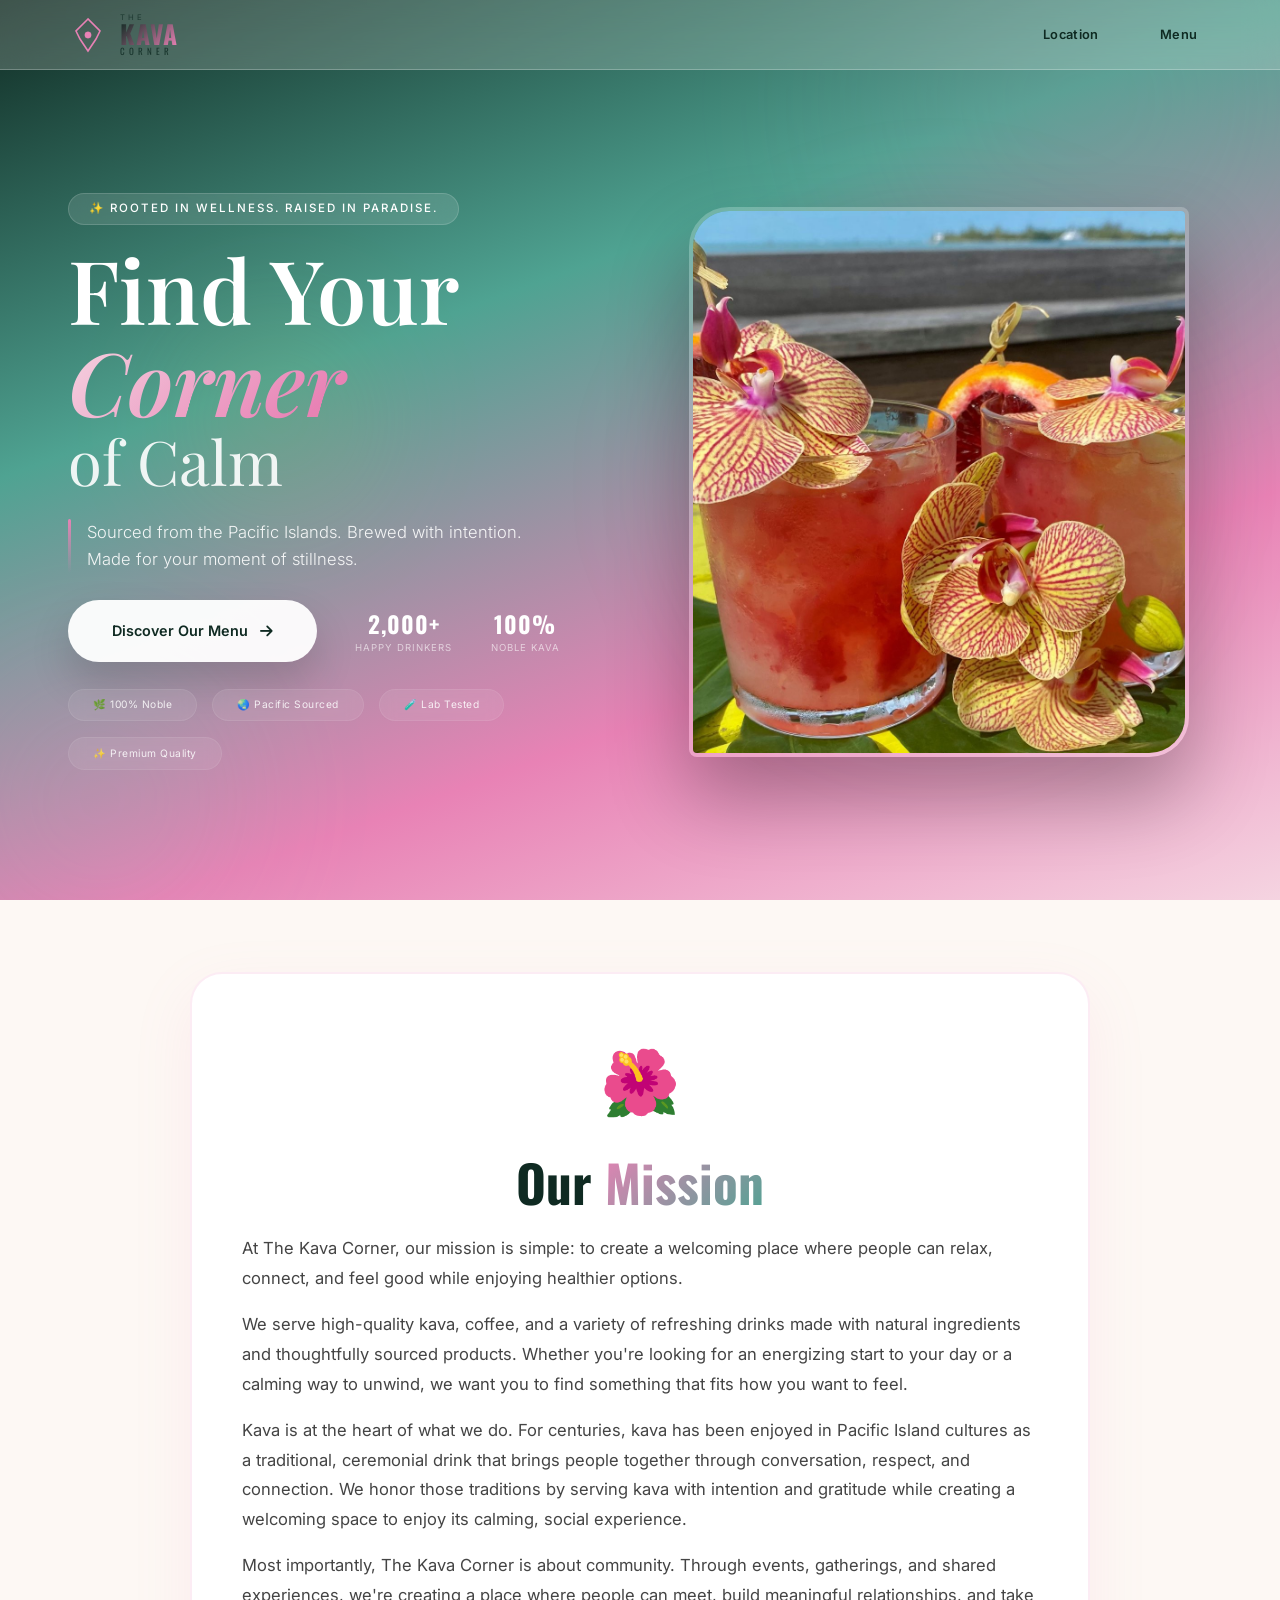
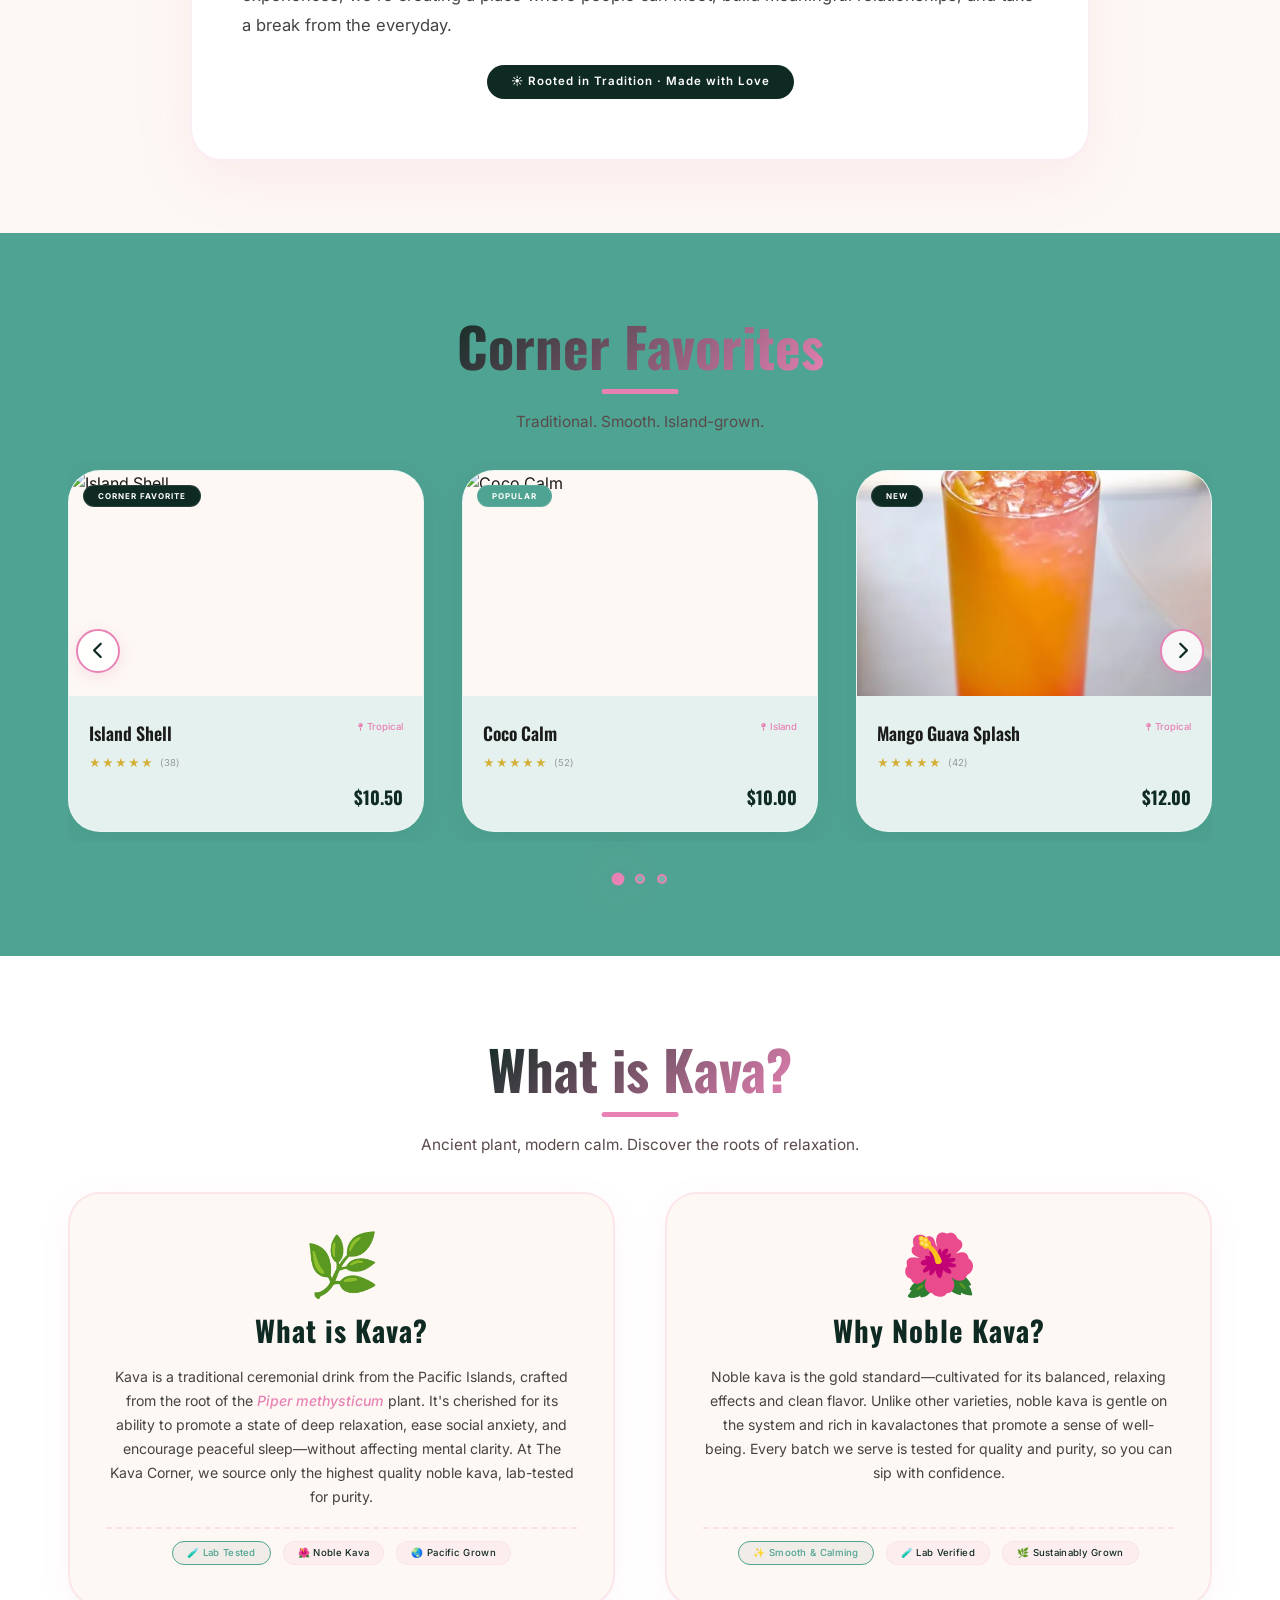
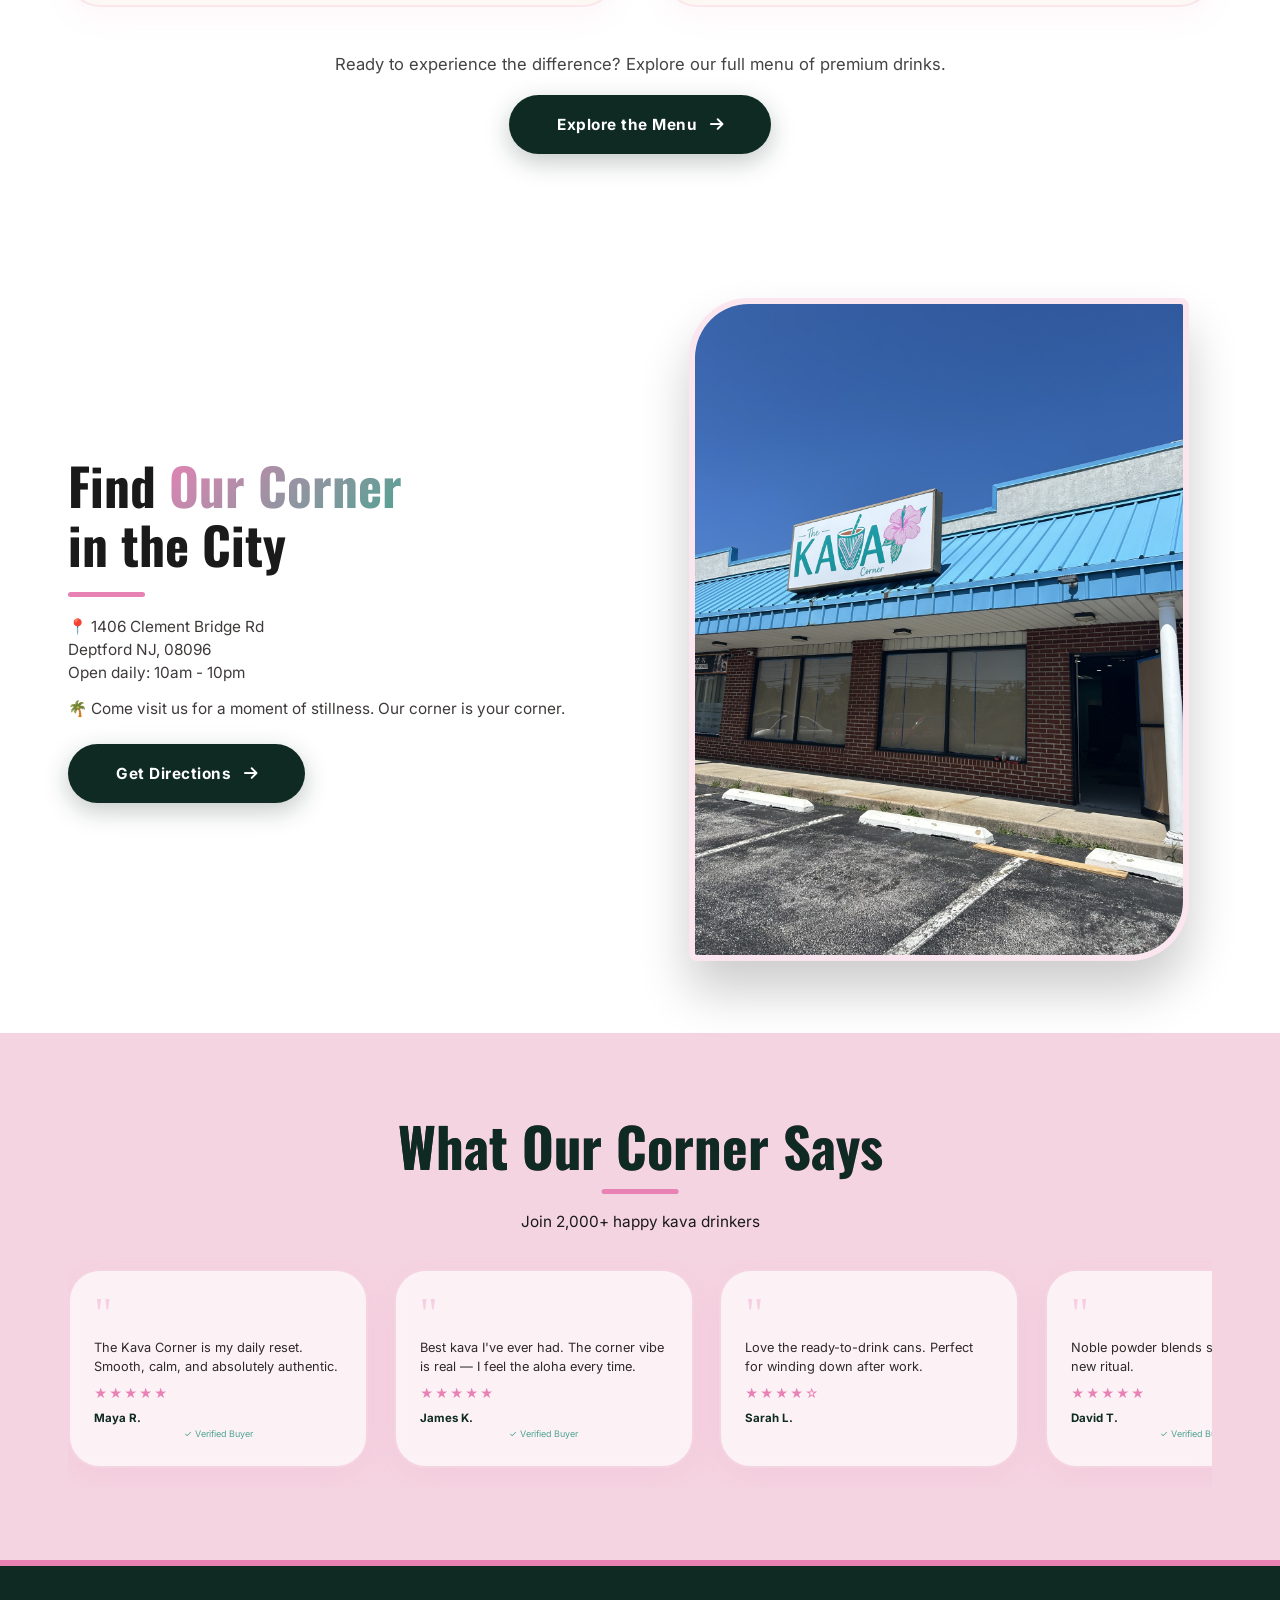
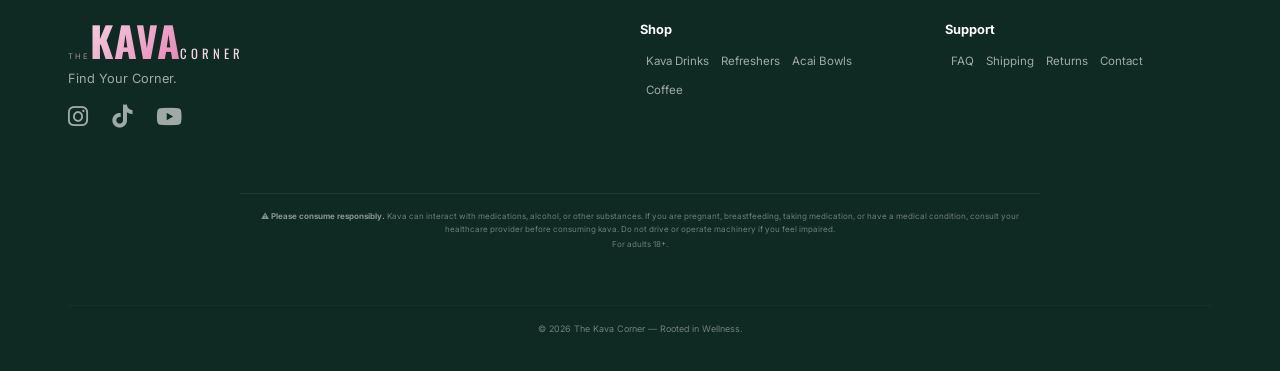
==== commit b5617771: "Add files via upload" ====
--- a/index.html
+++ b/index.html
@@ -1,418 +1,674 @@
 <!doctype html>
 <html lang="en">
-<head>
-  <meta charset="UTF-8" />
-  <meta name="viewport" content="width=device-width, initial-scale=1.0, maximum-scale=5.0" />
-  <title>Under Construction · The Kava Corner</title>
-  <link rel="preconnect" href="https://fonts.googleapis.com" />
-  <link rel="preconnect" href="https://fonts.gstatic.com" crossorigin />
-  <link href="https://fonts.googleapis.com/css2?family=Inter:opsz@14..32&family=Oswald:wght@400;500;700&display=swap" rel="stylesheet" />
-  <link rel="stylesheet" href="https://cdnjs.cloudflare.com/ajax/libs/font-awesome/6.0.0-beta3/css/all.min.css" />
-  <style>
-    * { margin:0; padding:0; box-sizing:border-box; }
-    body {
-      font-family: 'Inter', sans-serif;
-      background: #0F2A22;
-      min-height: 100vh;
-      display: flex;
-      flex-direction: column;
-    }
-
-    /* ===== HEADER ===== */
-    header {
-      position: fixed;
-      top: 0;
-      left: 0;
-      width: 100%;
-      z-index: 1000;
-      padding: clamp(8px, 1.5vh, 16px) 0;
-      background: rgba(253, 248, 244, 0.15);
-      backdrop-filter: blur(16px);
-      -webkit-backdrop-filter: blur(16px);
-      border-bottom: 1px solid rgba(255, 255, 255, 0.15);
-    }
-    .container {
-      max-width: 1240px;
-      margin: 0 auto;
-      padding: 0 clamp(16px, 4vw, 48px);
-      width: 100%;
-    }
-    .nav-wrapper {
-      display: flex;
-      justify-content: space-between;
-      align-items: center;
-      gap: clamp(8px, 2vw, 24px);
-    }
-    .logo {
-      display: flex;
-      align-items: center;
-      gap: clamp(4px, 1vw, 12px);
-      text-decoration: none;
-      flex-shrink: 0;
-    }
-    .logo-icon {
-      width: clamp(28px, 4vw, 40px);
-      height: clamp(28px, 4vw, 40px);
-      flex-shrink: 0;
-    }
-    .logo-icon svg {
-      width: 100%;
-      height: 100%;
-      fill: #E882B5;
-      stroke: #E882B5;
-    }
-    .logo-text {
-      display: flex;
-      flex-direction: column;
-      line-height: 1.0;
-    }
-    .logo-text .the {
-      font-size: clamp(0.35rem, 0.6vw, 0.5rem);
-      letter-spacing: 3px;
-      text-transform: uppercase;
-      opacity: 0.7;
-      color: #fff;
-    }
-    .logo-text .kava {
-      font-family: 'Oswald', sans-serif;
-      font-size: clamp(1rem, 2.2vw, 1.6rem);
-      font-weight: 700;
-      letter-spacing: 1px;
-      text-transform: uppercase;
-      line-height: 1;
-      background: linear-gradient(135deg, #F5D4E1, #E882B5);
-      -webkit-background-clip: text;
-      -webkit-text-fill-color: transparent;
-      background-clip: text;
-    }
-    .logo-text .corner {
-      font-family: 'Oswald', sans-serif;
-      font-size: clamp(0.45rem, 0.7vw, 0.65rem);
-      letter-spacing: 4px;
-      text-transform: uppercase;
-      color: rgba(255, 255, 255, 0.7);
-    }
-    .nav-links {
-      display: flex;
-      align-items: center;
-      gap: clamp(12px, 2.5vw, 32px);
-      flex-wrap: wrap;
-      justify-content: flex-end;
-    }
-    .nav-links a {
-      color: rgba(255, 255, 255, 0.85);
-      text-decoration: none;
-      font-size: clamp(0.7rem, 1vw, 0.9rem);
-      font-weight: 600;
-      transition: 0.2s;
-      letter-spacing: 0.3px;
-      white-space: nowrap;
-      padding: clamp(4px, 0.5vw, 8px) clamp(8px, 1vw, 16px);
-      border-radius: 40px;
-      border: 2px solid transparent;
-    }
-    .nav-links a:hover {
-      color: #E882B5;
-      border-color: #E882B5;
-    }
-
-    /* ===== HERO / UNDER CONSTRUCTION ===== */
-    .construction-hero {
-      flex: 1;
-      display: flex;
-      align-items: center;
-      justify-content: center;
-      min-height: 100vh;
-      background: linear-gradient(160deg, #0F2A22 0%, #1a4a3a 35%, #4FA392 65%, #E882B5 100%);
-      position: relative;
-      overflow: hidden;
-      padding: clamp(100px, 15vh, 140px) clamp(16px, 4vw, 48px) clamp(40px, 8vh, 80px);
-    }
-    .construction-hero::before {
-      content: '';
-      position: absolute;
-      inset: 0;
-      background: 
-        radial-gradient(circle at 20% 50%, rgba(232, 130, 181, 0.15) 0%, transparent 50%),
-        radial-gradient(circle at 80% 50%, rgba(79, 163, 146, 0.15) 0%, transparent 50%);
-      pointer-events: none;
-    }
-
-    /* Floating shapes */
-    .float-shapes {
-      position: absolute;
-      inset: 0;
-      pointer-events: none;
-      overflow: hidden;
-    }
-    .shape {
-      position: absolute;
-      border-radius: 50%;
-      filter: blur(80px);
-      animation: floatShape 20s infinite alternate ease-in-out;
-    }
-    .shape:nth-child(1) {
-      width: 500px;
-      height: 500px;
-      top: -150px;
-      right: -100px;
-      background: rgba(232, 130, 181, 0.2);
-      animation-duration: 25s;
-    }
-    .shape:nth-child(2) {
-      width: 400px;
-      height: 400px;
-      bottom: -100px;
-      left: -100px;
-      background: rgba(79, 163, 146, 0.2);
-      animation-duration: 18s;
-      animation-delay: 3s;
-    }
-    .shape:nth-child(3) {
-      width: 200px;
-      height: 200px;
-      top: 30%;
-      left: 50%;
-      background: rgba(212, 175, 55, 0.15);
-      animation-duration: 15s;
-      animation-delay: 6s;
-    }
-    @keyframes floatShape {
-      0% { transform: translate(0, 0) scale(1); }
-      100% { transform: translate(40px, -40px) scale(1.1); }
-    }
-
-    .construction-content {
-      position: relative;
-      z-index: 2;
-      text-align: center;
-      max-width: 800px;
-      margin: 0 auto;
-    }
-
-    /* Big Under Construction Sign */
-    .construction-sign {
-      position: relative;
-      display: inline-block;
-      margin-bottom: clamp(20px, 4vh, 40px);
-    }
-    .construction-sign .icon {
-      font-size: clamp(4rem, 10vw, 8rem);
-      display: block;
-      margin-bottom: clamp(8px, 1.5vh, 16px);
-      animation: bounceIcon 2s ease-in-out infinite;
-      color: #D4AF37;
-    }
-    @keyframes bounceIcon {
-      0%, 100% { transform: translateY(0) rotate(0deg); }
-      50% { transform: translateY(-20px) rotate(-5deg); }
-    }
-
-    .construction-sign h1 {
-      font-family: 'Oswald', sans-serif;
-      font-size: clamp(3.5rem, 10vw, 8rem);
-      font-weight: 700;
-      text-transform: uppercase;
-      letter-spacing: clamp(4px, 1.5vw, 12px);
-      background: linear-gradient(135deg, #F5D4E1, #E882B5, #D4AF37, #E882B5);
-      background-size: 300% 300%;
-      -webkit-background-clip: text;
-      -webkit-text-fill-color: transparent;
-      background-clip: text;
-      animation: shimmer 4s ease-in-out infinite;
-      line-height: 1.1;
-      text-shadow: none;
-      position: relative;
-    }
-    @keyframes shimmer {
-      0% { background-position: 0% 50%; }
-      50% { background-position: 100% 50%; }
-      100% { background-position: 0% 50%; }
-    }
-
-    .construction-sign .sub-text {
-      font-size: clamp(1rem, 2vw, 1.8rem);
-      color: rgba(255, 255, 255, 0.8);
-      font-weight: 300;
-      letter-spacing: clamp(4px, 1vw, 8px);
-      text-transform: uppercase;
-      margin-top: clamp(4px, 1vh, 12px);
-      display: block;
-      -webkit-text-fill-color: rgba(255, 255, 255, 0.8);
-    }
-
-    .construction-divider {
-      width: clamp(80px, 15vw, 200px);
-      height: 4px;
-      background: linear-gradient(90deg, transparent, #E882B5, #D4AF37, #E882B5, transparent);
-      margin: clamp(16px, 3vh, 32px) auto;
-      border-radius: 10px;
-    }
-
-    .construction-message {
-      font-size: clamp(1rem, 1.4vw, 1.3rem);
-      color: rgba(255, 255, 255, 0.85);
-      max-width: 550px;
-      margin: 0 auto clamp(20px, 4vh, 40px);
-      line-height: 1.7;
-      font-weight: 300;
-    }
-
-    .construction-message i {
-      color: #E882B5;
-      margin: 0 4px;
-    }
-
-    /* Animated construction bars */
-    .progress-bars {
-      display: flex;
-      flex-direction: column;
-      gap: 12px;
-      max-width: 400px;
-      margin: 0 auto;
-    }
-    .progress-bar {
-      height: 8px;
-      background: rgba(255, 255, 255, 0.1);
-      border-radius: 20px;
-      overflow: hidden;
-      position: relative;
-    }
-    .progress-bar .fill {
-      height: 100%;
-      border-radius: 20px;
-      background: linear-gradient(90deg, #E882B5, #D4AF37);
-      animation: progressFill 3s ease-in-out infinite alternate;
-      width: 0%;
-    }
-    .progress-bar:nth-child(1) .fill { animation-delay: 0s; }
-    .progress-bar:nth-child(2) .fill { animation-delay: 0.5s; }
-    .progress-bar:nth-child(3) .fill { animation-delay: 1s; }
-    .progress-bar:nth-child(4) .fill { animation-delay: 1.5s; }
-    @keyframes progressFill {
-      0% { width: 15%; }
-      100% { width: 85%; }
-    }
-
-    .progress-labels {
-      display: flex;
-      justify-content: space-between;
-      font-size: clamp(0.5rem, 0.6vw, 0.65rem);
-      color: rgba(255, 255, 255, 0.4);
-      text-transform: uppercase;
-      letter-spacing: 1px;
-      margin-top: -4px;
-    }
-
-    /* Social links */
-    .social-construction {
-      margin-top: clamp(24px, 4vh, 48px);
-      display: flex;
-      gap: clamp(16px, 2vw, 32px);
-      justify-content: center;
-    }
-    .social-construction a {
-      color: rgba(255, 255, 255, 0.5);
-      font-size: clamp(1.2rem, 1.8vw, 1.8rem);
-      transition: 0.3s;
-      text-decoration: none;
-    }
-    .social-construction a:hover {
-      color: #E882B5;
-      transform: translateY(-4px) scale(1.1);
-    }
-
-    /* Responsive */
-    @media (max-width: 540px) {
-      .construction-sign h1 {
-        font-size: 2.8rem;
-        letter-spacing: 4px;
-      }
-      .construction-sign .icon {
-        font-size: 3rem;
-      }
-      .nav-links {
-        gap: clamp(4px, 1vw, 8px);
-      }
-      .nav-links a {
-        font-size: 0.6rem;
-        padding: 3px 8px;
-      }
-      .progress-bars {
-        max-width: 280px;
-      }
-    }
-  </style>
-</head>
-<body>
-  <!-- ===== HEADER ===== -->
-  <header>
-    <div class="container nav-wrapper">
-      <a href="index.html" class="logo" aria-label="The Kava Corner home">
-        <span class="logo-icon">
-          <svg viewBox="0 0 100 100">
-            <path d="M50 10 L20 40 L30 60 L50 90 L70 60 L80 40 L50 10 Z" fill="none" stroke="#E882B5" stroke-width="4"/>
-            <circle cx="50" cy="50" r="8" fill="#E882B5"/>
-          </svg>
-        </span>
-        <span class="logo-text">
-          <span class="the">The</span>
-          <span class="kava">KAVA</span>
-          <span class="corner">Corner</span>
-        </span>
-      </a>
-      <nav class="nav-links" aria-label="Main navigation">
-        <a href="location.html">Location</a>
-        <a href="menu.html">Menu</a>
-      </nav>
-    </div>
-  </header>
-
-  <!-- ===== UNDER CONSTRUCTION HERO ===== -->
-  <section class="construction-hero">
-    <div class="float-shapes">
-      <div class="shape"></div>
-      <div class="shape"></div>
-      <div class="shape"></div>
-    </div>
-
-    <div class="construction-content">
-      <div class="construction-sign">
-        <span class="icon">🚧</span>
-        <h1>Under Construction</h1>
-        <span class="sub-text">Coming Soon</span>
-      </div>
-
-      <div class="construction-divider"></div>
-
-      <p class="construction-message">
-        <i class="fas fa-seedling"></i> We're building something beautiful.
-        Our new website is on its way — stay tuned for the launch!
-        <i class="fas fa-heart"></i>
-      </p>
-
-      <!-- Animated progress bars -->
-      <div class="progress-bars">
-        <div class="progress-bar"><div class="fill"></div></div>
-        <div class="progress-bar"><div class="fill"></div></div>
-        <div class="progress-bar"><div class="fill"></div></div>
-        <div class="progress-bar"><div class="fill"></div></div>
-        <div class="progress-labels">
-          <span>Design</span>
-          <span>Content</span>
-          <span>Development</span>
-          <span>Launch</span>
-        </div>
-      </div>
-
-      <!-- Social Links -->
-      <div class="social-construction">
-        <a href="https://www.instagram.com/thekavacorner/" aria-label="Instagram"><i class="fab fa-instagram"></i></a>
-        <a href="#" aria-label="TikTok"><i class="fab fa-tiktok"></i></a>
-        <a href="#" aria-label="YouTube"><i class="fab fa-youtube"></i></a>
-        <a href="#" aria-label="Facebook"><i class="fab fa-facebook"></i></a>
-      </div>
-    </div>
-  </section>
-</body>
+	<head>
+		<meta charset="UTF-8" />
+		<meta
+			name="viewport"
+			content="width=device-width, initial-scale=1.0, maximum-scale=5.0"
+		/>
+		<title>The Kava Corner · Rooted in Wellness</title>
+		<meta
+			name="description"
+			content="Experience calm with The Kava Corner. Premium noble kava sourced from the Pacific Islands."
+		/>
+		<link
+			rel="icon"
+			type="image/png"
+			sizes="32x32"
+			href="images/flowerlogo.png"
+		/>
+		<link
+			rel="icon"
+			type="image/png"
+			sizes="16x16"
+			href="images/flowerlogo.png"
+		/>
+		<link rel="apple-touch-icon" sizes="180x180" href="images/flowerlogo.png" />
+		<link rel="canonical" href="https://www.thekavacorner.com/" />
+		<meta property="og:title" content="The Kava Corner · Rooted in Wellness" />
+		<meta
+			property="og:description"
+			content="Premium noble kava drinks for your moment of stillness."
+		/>
+		<meta name="twitter:card" content="summary_large_image" />
+		<link rel="preconnect" href="https://fonts.googleapis.com" />
+		<link rel="preconnect" href="https://fonts.gstatic.com" crossorigin />
+		<link
+			href="https://fonts.googleapis.com/css2?family=Inter:opsz@14..32&family=Oswald:wght@400;500;700&family=Playfair+Display:ital,wght@0,600;1,500&display=swap"
+			rel="stylesheet"
+		/>
+		<link
+			rel="stylesheet"
+			href="https://cdnjs.cloudflare.com/ajax/libs/font-awesome/6.0.0-beta3/css/all.min.css"
+		/>
+		<link rel="stylesheet" href="style.css" />
+	</head>
+	<body>
+		<!-- ===== HEADER ===== -->
+		<header id="mainHeader">
+			<div class="container nav-wrapper">
+				<a href="index.html" class="logo" aria-label="The Kava Corner home">
+					<span class="logo-icon"
+						><svg viewBox="0 0 100 100">
+							<path
+								d="M50 10 L20 40 L30 60 L50 90 L70 60 L80 40 L50 10 Z"
+								fill="none"
+								stroke="#E882B5"
+								stroke-width="4"
+							/>
+							<circle cx="50" cy="50" r="8" fill="#E882B5" /></svg
+					></span>
+					<span class="logo-text"
+						><span class="the">The</span><span class="kava">KAVA</span
+						><span class="corner">Corner</span></span
+					>
+				</a>
+				<nav class="nav-links" aria-label="Main navigation">
+					<a href="location.html">Location</a>
+					<a href="menu.html">Menu</a>
+				</nav>
+			</div>
+		</header>
+
+		<!-- ===== HERO ===== -->
+		<section class="hero-premium" aria-label="Hero banner">
+			<div class="hero-ornaments">
+				<div class="ornament leaf-1"></div>
+				<div class="ornament leaf-2"></div>
+				<div class="ornament circle-1"></div>
+				<div class="ornament circle-2"></div>
+			</div>
+			<div class="container hero-premium-grid">
+				<div class="hero-premium-content">
+					<div class="hero-badge">✨ Rooted in Wellness. Raised in Paradise.</div>
+					<h1 class="hero-premium-title">
+						Find Your <span class="title-highlight">Corner</span
+						><span class="title-sub">of Calm</span>
+					</h1>
+					<div class="hero-premium-desc">
+						<span class="desc-line"></span>
+						<p>
+							Sourced from the Pacific Islands. Brewed with intention. Made for
+							your moment of stillness.
+						</p>
+					</div>
+					<div class="hero-premium-cta">
+						<a href="menu.html" class="btn-premium-primary"
+							><span>Discover Our Menu</span
+							><i class="fas fa-arrow-right"></i
+						></a>
+						<div class="hero-premium-stats">
+							<div class="stat-item">
+								<span class="stat-number">2,000+</span
+								><span class="stat-label">Happy Drinkers</span>
+							</div>
+							<div class="stat-item">
+								<span class="stat-number">100%</span
+								><span class="stat-label">Noble Kava</span>
+							</div>
+						</div>
+					</div>
+					<div class="hero-premium-badges">
+						<span>🌿 100% Noble</span><span>🌏 Pacific Sourced</span
+						><span>🧪 Lab Tested</span><span>✨ Premium Quality</span>
+					</div>
+				</div>
+				<div class="hero-premium-visual">
+					<div class="hero-premium-image-wrapper">
+						<div class="image-glow"></div>
+						<img
+							src="images/hero.jpg"
+							alt="Premium kava experience"
+							loading="lazy"
+							class="hero-premium-image"
+						/>
+					</div>
+				</div>
+			</div>
+		</section>
+
+		<!-- ===== MISSION STATEMENT ===== -->
+		<section class="mission-section" aria-label="Our mission">
+			<div class="container">
+				<div class="mission-card reveal">
+					<span class="mission-icon">🌺</span>
+					<h2>Our <span>Mission</span></h2>
+
+					<p
+						style="
+							text-align: left;
+							max-width: 800px;
+							margin: 0 auto;
+							line-height: 1.8;
+						"
+					>
+						At The Kava Corner, our mission is simple: to create a welcoming
+						place where people can relax, connect, and feel good while enjoying
+						healthier options.
+					</p>
+					<p
+						style="
+							text-align: left;
+							max-width: 800px;
+							margin: 16px auto 0;
+							line-height: 1.8;
+						"
+					>
+						We serve high-quality kava, coffee, and a variety of refreshing
+						drinks made with natural ingredients and thoughtfully sourced
+						products. Whether you're looking for an energizing start to your day
+						or a calming way to unwind, we want you to find something that fits
+						how you want to feel.
+					</p>
+					<p
+						style="
+							text-align: left;
+							max-width: 800px;
+							margin: 16px auto 0;
+							line-height: 1.8;
+						"
+					>
+						Kava is at the heart of what we do. For centuries, kava has been
+						enjoyed in Pacific Island cultures as a traditional, ceremonial
+						drink that brings people together through conversation, respect, and
+						connection. We honor those traditions by serving kava with intention
+						and gratitude while creating a welcoming space to enjoy its calming,
+						social experience.
+					</p>
+					<p
+						style="
+							text-align: left;
+							max-width: 800px;
+							margin: 16px auto 0;
+							line-height: 1.8;
+						"
+					>
+						Most importantly, The Kava Corner is about community. Through
+						events, gatherings, and shared experiences, we're creating a place
+						where people can meet, build meaningful relationships, and take a
+						break from the everyday.
+					</p>
+
+					<span class="mission-tag" style="margin-top: 24px"
+						>☀️ Rooted in Tradition · Made with Love</span
+					>
+				</div>
+			</div>
+		</section>
+
+		<!-- ===== PRODUCTS CAROUSEL ===== -->
+		<section
+			class="section-block-green"
+			aria-label="Featured drinks"
+			id="drinks"
+		>
+			<div class="container">
+				<div class="text-center reveal">
+					<h2 class="section-title">Corner Favorites</h2>
+					<p class="section-sub">
+						Traditional. Smooth. Island-grown.
+					</p>
+				</div>
+				<div class="product-carousel-wrapper">
+					<button
+						class="carousel-arrow carousel-arrow-left"
+						id="prevArrow"
+						aria-label="Previous products"
+					>
+						<i class="fas fa-chevron-left"></i>
+					</button>
+					<button
+						class="carousel-arrow carousel-arrow-right"
+						id="nextArrow"
+						aria-label="Next products"
+					>
+						<i class="fas fa-chevron-right"></i>
+					</button>
+					<div class="product-carousel-track" id="productTrack">
+						<!-- Product 1: Island Shell -->
+						<div class="product-card-premium">
+							<div class="product-card-premium-image">
+								<img
+									src="images/islandshell.jpg"
+									alt="Island Shell"
+									loading="lazy"
+								/><span class="product-badge-premium">Corner Favorite</span>
+							</div>
+							<div class="product-card-premium-content">
+								<div class="product-meta">
+									<h3>Island Shell</h3>
+									<div class="product-origin">
+										<i class="fas fa-map-pin"></i><span>Tropical</span>
+									</div>
+								</div>
+								<div class="product-rating">
+									<span class="stars">★★★★★</span
+									><span class="rating-count">(38)</span>
+								</div>
+								<div class="product-card-premium-footer">
+									<div class="product-price"><span>$10.50</span></div>
+								</div>
+							</div>
+							<div class="product-hover-reveal">
+								<p class="quick-desc">
+									Pineapple, coconut, vanilla, agave. Smooth &amp; tropical.
+								</p>
+							</div>
+						</div>
+						<!-- Product 2: Coco Calm -->
+						<div class="product-card-premium">
+							<div class="product-card-premium-image">
+								<img
+									src="images/cococalm.jpg"
+									alt="Coco Calm"
+									loading="lazy"
+								/><span class="product-badge-premium popular">Popular</span>
+							</div>
+							<div class="product-card-premium-content">
+								<div class="product-meta">
+									<h3>Coco Calm</h3>
+									<div class="product-origin">
+										<i class="fas fa-map-pin"></i><span>Island</span>
+									</div>
+								</div>
+								<div class="product-rating">
+									<span class="stars">★★★★★</span
+									><span class="rating-count">(52)</span>
+								</div>
+								<div class="product-card-premium-footer">
+									<div class="product-price"><span>$10.00</span></div>
+								</div>
+							</div>
+							<div class="product-hover-reveal">
+								<p class="quick-desc">
+									Coconut, lime, agave. Smooth &amp; refreshing.
+								</p>
+							</div>
+						</div>
+						<!-- Product 3: Mango Guava Splash -->
+						<div class="product-card-premium">
+							<div class="product-card-premium-image">
+								<img
+									src="images/mangoguavasplash.jpg"
+									alt="Mango Guava Splash"
+									loading="lazy"
+								/><span class="product-badge-premium">New</span>
+							</div>
+							<div class="product-card-premium-content">
+								<div class="product-meta">
+									<h3>Mango Guava Splash</h3>
+									<div class="product-origin">
+										<i class="fas fa-map-pin"></i><span>Tropical</span>
+									</div>
+								</div>
+								<div class="product-rating">
+									<span class="stars">★★★★★</span
+									><span class="rating-count">(42)</span>
+								</div>
+								<div class="product-card-premium-footer">
+									<div class="product-price"><span>$12.00</span></div>
+								</div>
+							</div>
+							<div class="product-hover-reveal">
+								<p class="quick-desc">
+									Mango, guava, pineapple, lime, agave. Sweet &amp; tangy.
+								</p>
+							</div>
+						</div>
+						<!-- Product 4: Lulu Lemonade -->
+						<div class="product-card-premium">
+							<div class="product-card-premium-image">
+								<img
+									src="images/lululemonade.jpg"
+									alt="Lulu Lemonade"
+									loading="lazy"
+								/><span class="product-badge-premium premium-badge">Premium</span>
+							</div>
+							<div class="product-card-premium-content">
+								<div class="product-meta">
+									<h3>Lulu Lemonade</h3>
+									<div class="product-origin">
+										<i class="fas fa-map-pin"></i><span>Botanical</span>
+									</div>
+								</div>
+								<div class="product-rating">
+									<span class="stars">★★★★★</span
+									><span class="rating-count">(29)</span>
+								</div>
+								<div class="product-card-premium-footer">
+									<div class="product-price"><span>$9.00</span></div>
+								</div>
+							</div>
+							<div class="product-hover-reveal">
+								<p class="quick-desc">
+									Lemon, sparkling water, agave, butterfly pea flower tea.
+								</p>
+							</div>
+						</div>
+						<!-- Product 5: Hawaiian Lai -->
+						<div class="product-card-premium">
+							<div class="product-card-premium-image">
+								<img
+									src="images/hawaiianlai.jpg"
+									alt="Hawaiian Lai"
+									loading="lazy"
+								/><span class="product-badge-premium">Corner Favorite</span>
+							</div>
+							<div class="product-card-premium-content">
+								<div class="product-meta">
+									<h3>Hawaiian Lai</h3>
+									<div class="product-origin">
+										<i class="fas fa-map-pin"></i><span>Island</span>
+									</div>
+								</div>
+								<div class="product-rating">
+									<span class="stars">★★★★★</span
+									><span class="rating-count">(34)</span>
+								</div>
+								<div class="product-card-premium-footer">
+									<div class="product-price"><span>$8.00</span></div>
+								</div>
+							</div>
+							<div class="product-hover-reveal">
+								<p class="quick-desc">
+									Pineapple juice, mango juice, guava juice. Fruity &amp; bright.
+								</p>
+							</div>
+						</div>
+						<!-- Product 6: Smiley Miley -->
+						<div class="product-card-premium">
+							<div class="product-card-premium-image">
+								<img
+									src="images/smileymiley.jpg"
+									alt="Smiley Miley"
+									loading="lazy"
+								/><span class="product-badge-premium premium-badge">Popular</span>
+							</div>
+							<div class="product-card-premium-content">
+								<div class="product-meta">
+									<h3>Smiley Miley</h3>
+									<div class="product-origin">
+										<i class="fas fa-map-pin"></i><span>Berry</span>
+									</div>
+								</div>
+								<div class="product-rating">
+									<span class="stars">★★★★★</span
+									><span class="rating-count">(27)</span>
+								</div>
+								<div class="product-card-premium-footer">
+									<div class="product-price"><span>$8.00</span></div>
+								</div>
+							</div>
+							<div class="product-hover-reveal">
+								<p class="quick-desc">
+									Organic strawberry syrup, lemon juice, water, agave.
+								</p>
+							</div>
+						</div>
+						<!-- Product 7: Buia Bowl -->
+						<div class="product-card-premium">
+							<div class="product-card-premium-image">
+								<img
+									src="images/buiabowl.jpg"
+									alt="Buia Bowl"
+									loading="lazy"
+								/><span class="product-badge-premium">Premium</span>
+							</div>
+							<div class="product-card-premium-content">
+								<div class="product-meta">
+									<h3>Buia Bowl</h3>
+									<div class="product-origin">
+										<i class="fas fa-map-pin"></i><span>Acai</span>
+									</div>
+								</div>
+								<div class="product-rating">
+									<span class="stars">★★★★★</span
+									><span class="rating-count">(45)</span>
+								</div>
+								<div class="product-card-premium-footer">
+									<div class="product-price"><span>$10.50</span></div>
+								</div>
+							</div>
+							<div class="product-hover-reveal">
+								<p class="quick-desc">
+									Strawberry, banana, blueberry, granola, nutella.
+								</p>
+							</div>
+						</div>
+						<!-- Product 8: Loco for Coco -->
+						<div class="product-card-premium">
+							<div class="product-card-premium-image">
+								<img
+									src="images/locoforcoco.jpg"
+									alt="Loco for Coco"
+									loading="lazy"
+								/><span class="product-badge-premium">Corner Favorite</span>
+							</div>
+							<div class="product-card-premium-content">
+								<div class="product-meta">
+									<h3>Loco for Coco</h3>
+									<div class="product-origin">
+										<i class="fas fa-map-pin"></i><span>Acai</span>
+									</div>
+								</div>
+								<div class="product-rating">
+									<span class="stars">★★★★★</span
+									><span class="rating-count">(38)</span>
+								</div>
+								<div class="product-card-premium-footer">
+									<div class="product-price"><span>$11.00</span></div>
+								</div>
+							</div>
+							<div class="product-hover-reveal">
+								<p class="quick-desc">
+									Coconut flakes, chocolate chips, banana, honey.
+								</p>
+							</div>
+						</div>
+						<!-- Product 9: Super Bowl -->
+						<div class="product-card-premium">
+							<div class="product-card-premium-image">
+								<img
+									src="images/superbowl.jpg"
+									alt="Super Bowl"
+									loading="lazy"
+								/><span class="product-badge-premium premium-badge">Premium</span>
+							</div>
+							<div class="product-card-premium-content">
+								<div class="product-meta">
+									<h3>Super Bowl</h3>
+									<div class="product-origin">
+										<i class="fas fa-map-pin"></i><span>Acai</span>
+									</div>
+								</div>
+								<div class="product-rating">
+									<span class="stars">★★★★★</span
+									><span class="rating-count">(41)</span>
+								</div>
+								<div class="product-card-premium-footer">
+									<div class="product-price"><span>$11.00</span></div>
+								</div>
+							</div>
+							<div class="product-hover-reveal">
+								<p class="quick-desc">
+									Banana, mango, goji berries, coconut, agave.
+								</p>
+							</div>
+						</div>
+					</div>
+				</div>
+				<div class="carousel-dots" id="carouselDots"></div>
+			</div>
+		</section>
+
+		<!-- ===== WHAT IS KAVA? ===== -->
+		<section
+			class="section-block-white"
+			aria-label="Learn about Kava"
+			id="about"
+		>
+			<div class="container">
+				<div class="text-center reveal">
+					<h2 class="section-title">What is Kava?</h2>
+					<p class="section-sub">
+						Ancient plant, modern calm. Discover the roots of relaxation.
+					</p>
+				</div>
+				<div class="info-grid">
+					<div class="info-card reveal">
+						<div class="info-card-icon">🌿</div>
+						<h3>What is Kava?</h3>
+						<p>
+							Kava is a traditional ceremonial drink from the Pacific Islands,
+							crafted from the root of the <em>Piper methysticum</em> plant.
+							It's cherished for its ability to promote a state of deep
+							relaxation, ease social anxiety, and encourage peaceful
+							sleep—without affecting mental clarity. At The Kava Corner, we
+							source only the highest quality noble kava, lab-tested for purity.
+						</p>
+						<div class="info-card-badge">
+							<span>🧪 Lab Tested</span><span>🌺 Noble Kava</span
+							><span>🌏 Pacific Grown</span>
+						</div>
+					</div>
+					<div class="info-card reveal">
+						<div class="info-card-icon">🌺</div>
+						<h3>Why Noble Kava?</h3>
+						<p>
+							Noble kava is the gold standard—cultivated for its balanced,
+							relaxing effects and clean flavor. Unlike other varieties, noble
+							kava is gentle on the system and rich in kavalactones that promote
+							a sense of well-being. Every batch we serve is tested for quality
+							and purity, so you can sip with confidence.
+						</p>
+						<div class="info-card-badge">
+							<span>✨ Smooth &amp; Calming</span><span>🧪 Lab Verified</span
+							><span>🌿 Sustainably Grown</span>
+						</div>
+					</div>
+				</div>
+				<div class="info-cta text-center reveal">
+					<p>
+						Ready to experience the difference? Explore our full menu of premium drinks.
+					</p>
+					<a href="menu.html" class="btn-primary"
+						>Explore the Menu
+						<i class="fas fa-arrow-right" style="margin-left: 8px"></i
+					></a>
+				</div>
+			</div>
+		</section>
+
+		<!-- ===== LOCATION SECTION ===== -->
+		<section class="section-block-white" aria-label="Location" id="location">
+			<div class="container split-layout">
+				<div class="split-text reveal">
+					<h2>Find <span>Our Corner</span><br />in the City</h2>
+					<div class="divider-line"></div>
+					<p>
+						📍 1406 Clement Bridge Rd <br />Deptford NJ, 08096<br />Open daily:
+						10am - 10pm
+					</p>
+					<p>
+						🌴 Come visit us for a moment of stillness. Our corner is your
+						corner.
+					</p>
+					<a href="location.html" class="btn-primary" style="margin-top: 10px"
+						>Get Directions
+						<i class="fas fa-arrow-right" style="margin-left: 8px"></i
+					></a>
+				</div>
+				<div class="split-image reveal">
+					<div class="drink-placeholder">
+						<img
+							src="images/store.jpg"
+							alt="Kava corner location"
+							loading="lazy"
+						/>
+					</div>
+				</div>
+			</div>
+		</section>
+
+		<!-- ===== TESTIMONIALS ===== -->
+		<section class="section-block-pink" aria-label="Customer testimonials">
+			<div class="container">
+				<div class="text-center reveal">
+					<h2
+						class="section-title"
+						style="-webkit-text-fill-color: var(--green-deep)"
+					>
+						What Our Corner Says
+					</h2>
+					<p class="section-sub" style="color: var(--text-dark)">
+						Join 2,000+ happy kava drinkers
+					</p>
+				</div>
+				<div class="testimonial-carousel" id="testiCarousel"></div>
+			</div>
+		</section>
+
+		<!-- ===== FOOTER ===== -->
+		<footer>
+			<div class="container footer-inner">
+				<div class="footer-logo">
+					<span class="the">The</span><span class="kava">KAVA</span
+					><span class="corner">Corner</span>
+					<p class="footer-tagline">Find Your Corner.</p>
+					<div class="social-icons">
+						<a
+							href="https://www.instagram.com/thekavacorner/"
+							aria-label="Instagram"
+							><i class="fab fa-instagram"></i></a
+						><a href="#" aria-label="TikTok"><i class="fab fa-tiktok"></i></a
+						><a href="#" aria-label="YouTube"><i class="fab fa-youtube"></i></a>
+					</div>
+				</div>
+				<div class="footer-links">
+					<h4>Shop</h4>
+					<a href="menu.html">Kava Drinks</a><a href="menu.html">Refreshers</a
+					><a href="menu.html">Acai Bowls</a><a href="menu.html">Coffee</a>
+				</div>
+				<div class="footer-links">
+					<h4>Support</h4>
+					<a href="#">FAQ</a><a href="#">Shipping</a><a href="#">Returns</a
+					><a href="#">Contact</a>
+				</div>
+
+				<div
+					class="footer-disclaimer"
+					style="
+						grid-column: 1/-1;
+						margin-top: 20px;
+						padding-top: 16px;
+						border-top: 1px solid rgba(255, 255, 255, 0.08);
+						text-align: center;
+						font-size: clamp(0.5rem, 0.6vw, 0.65rem);
+						color: rgba(255, 255, 255, 0.4);
+						line-height: 1.6;
+						max-width: 800px;
+						margin-left: auto;
+						margin-right: auto;
+					"
+				>
+					<strong style="color: rgba(255, 255, 255, 0.5)"
+						>⚠️ Please consume responsibly.</strong
+					>
+					Kava can interact with medications, alcohol, or other substances. If
+					you are pregnant, breastfeeding, taking medication, or have a medical
+					condition, consult your healthcare provider before consuming kava. Do
+					not drive or operate machinery if you feel impaired.<br />
+					<span style="display: inline-block; margin-top: 2px"
+						>For adults 18+.</span
+					>
+				</div>
+
+				<div class="footer-copy">
+					&copy; 2026 The Kava Corner — Rooted in Wellness.
+				</div>
+			</div>
+		</footer>
+
+		<script src="script.js"></script>
+	</body>
 </html>
--- a/style.css
+++ b/style.css
@@ -0,0 +1,213 @@
+/* ============================================================
+   style.css – The Kava Corner · Bold · Feminine · Premium
+   DYNAMIC RESPONSIVE · fluid typography · flexible grid
+   ============================================================ */
+
+:root {
+  --green-deep: #0F2A22;
+  --green-mid: #4FA392;
+  --green-light: #7ECFC0;
+  --pink-rich: #E882B5;
+  --pink-soft: #F5D4E1;
+  --pink-glow: rgba(232, 130, 181, 0.2);
+  --gold: #D4AF37;
+  --cream-warm: #FDF8F4;
+  --white: #FFFFFF;
+  --text-dark: #1A1A1A;
+  --shadow-glass: 0 12px 40px rgba(232, 130, 181, 0.15);
+  --radius-card: clamp(20px, 4vw, 32px);
+  --radius-btn: 60px;
+  --transition: 0.4s cubic-bezier(0.34, 1.56, 0.64, 1);
+  --space-section: clamp(40px, 8vh, 80px);
+}
+
+* { margin:0; padding:0; box-sizing:border-box; }
+html { scroll-behavior:smooth; }
+body { font-family:'Inter',sans-serif; background:#FDF8F4; color:#1A1A1A; line-height:1.5; -webkit-font-smoothing:antialiased; overflow-x:hidden; }
+img { max-width:100%; height:auto; display:block; }
+.container { max-width:1240px; margin:0 auto; padding:0 clamp(16px,4vw,48px); width:100%; }
+
+.btn-primary { display:inline-block; background:#0F2A22; color:#fff; padding:clamp(12px,2vw,18px) clamp(24px,4vw,48px); border-radius:60px; font-weight:700; text-decoration:none; transition:0.4s cubic-bezier(0.34,1.56,0.64,1); border:none; font-size:clamp(0.9rem,1.2vw,1.1rem); letter-spacing:0.5px; box-shadow:0 8px 24px rgba(15,42,34,0.25); cursor:pointer; text-align:center; }
+.btn-primary:hover { background:#E882B5; color:#fff; transform:translateY(-3px); box-shadow:0 14px 36px rgba(232,130,181,0.45); }
+.btn-primary:active { transform:scale(0.97); }
+
+/* ----- HEADER ----- */
+header { position:fixed; top:0; left:0; width:100%; z-index:1000; padding:clamp(8px,1.5vh,16px) 0; transition:0.4s cubic-bezier(0.34,1.56,0.64,1); background:rgba(253,248,244,0.20); backdrop-filter:blur(16px); -webkit-backdrop-filter:blur(16px); border-bottom:1px solid rgba(255,255,255,0.25); }
+header.scrolled { background:rgba(253,248,244,0.70); box-shadow:0 4px 30px rgba(232,130,181,0.12); }
+.nav-wrapper { display:flex; justify-content:space-between; align-items:center; gap:clamp(8px,2vw,24px); }
+.logo { display:flex; align-items:center; gap:clamp(4px,1vw,12px); text-decoration:none; flex-shrink:0; }
+.logo-icon { width:clamp(28px,4vw,40px); height:clamp(28px,4vw,40px); flex-shrink:0; }
+.logo-icon svg { width:100%; height:100%; fill:#E882B5; stroke:#E882B5; }
+.logo-text { display:flex; flex-direction:column; line-height:1.0; }
+.logo-text .the { font-size:clamp(0.35rem,0.6vw,0.5rem); letter-spacing:3px; text-transform:uppercase; opacity:0.7; color:#0F2A22; }
+.logo-text .kava { font-family:'Oswald',sans-serif; font-size:clamp(1rem,2.2vw,1.6rem); font-weight:700; letter-spacing:1px; text-transform:uppercase; line-height:1; background:linear-gradient(135deg,#0F2A22,#E882B5); -webkit-background-clip:text; -webkit-text-fill-color:transparent; background-clip:text; }
+.logo-text .corner { font-family:'Oswald',sans-serif; font-size:clamp(0.45rem,0.7vw,0.65rem); letter-spacing:4px; text-transform:uppercase; color:#0F2A22; opacity:0.8; }
+.nav-links { display:flex; align-items:center; gap:clamp(12px,2.5vw,32px); flex-wrap:wrap; justify-content:flex-end; }
+.nav-links a { color:#0F2A22; text-decoration:none; font-size:clamp(0.7rem,1vw,0.9rem); font-weight:600; transition:0.2s; letter-spacing:0.3px; white-space:nowrap; padding:clamp(4px,0.5vw,8px) clamp(8px,1vw,16px); border-radius:40px; border:2px solid transparent; }
+.nav-links a:hover { color:#E882B5; }
+.nav-links a.active { color:#E882B5; border-color:#E882B5; background:rgba(232,130,181,0.08); }
+
+/* ===== HERO ===== */
+.hero-premium { min-height:100vh; min-height:100dvh; display:flex; align-items:center; background:linear-gradient(160deg,#0F2A22 0%,#4FA392 35%,#E882B5 70%,#F5D4E1 100%); position:relative; overflow:hidden; padding:clamp(100px,15vh,160px) 0 clamp(40px,8vh,80px); }
+.hero-ornaments { position:absolute; inset:0; pointer-events:none; overflow:hidden; }
+.ornament { position:absolute; border-radius:50%; opacity:0.15; filter:blur(80px); animation:floatOrnament 20s infinite alternate ease-in-out; }
+.ornament.leaf-1 { width:600px; height:600px; top:-200px; right:-100px; background:radial-gradient(circle,#E882B5,transparent 70%); filter:blur(100px); animation-duration:25s; }
+.ornament.leaf-2 { width:400px; height:400px; bottom:-100px; left:-100px; background:radial-gradient(circle,#7ECFC0,transparent 70%); filter:blur(80px); animation-duration:18s; }
+.ornament.circle-1 { width:300px; height:300px; top:30%; left:10%; background:radial-gradient(circle,#D4AF37,transparent 70%); filter:blur(60px); animation-duration:22s; }
+.ornament.circle-2 { width:200px; height:200px; bottom:20%; right:20%; background:radial-gradient(circle,#F5D4E1,transparent 70%); filter:blur(50px); animation-duration:15s; }
+@keyframes floatOrnament { 0% { transform:translate(0,0) scale(1) rotate(0deg); } 100% { transform:translate(40px,-40px) scale(1.1) rotate(5deg); } }
+.hero-premium-grid { display:grid; grid-template-columns:1fr 1fr; gap:clamp(30px,5vw,70px); align-items:center; position:relative; z-index:2; }
+.hero-premium-content { position:relative; }
+.hero-badge { display:inline-block; background:rgba(255,255,255,0.12); backdrop-filter:blur(10px); padding:6px 20px; border-radius:40px; font-size:clamp(0.7rem,0.9vw,0.85rem); color:#fff; letter-spacing:2px; text-transform:uppercase; font-weight:500; border:1px solid rgba(255,255,255,0.15); margin-bottom:clamp(12px,2vh,24px); }
+.hero-premium-title { font-family:'Playfair Display',serif; font-size:clamp(2.8rem,9vw,5.5rem); font-weight:600; line-height:1.05; color:#fff; margin-bottom:clamp(16px,3vh,32px); }
+.title-highlight { background:linear-gradient(135deg,#F5D4E1,#E882B5,#D4AF37); -webkit-background-clip:text; -webkit-text-fill-color:transparent; background-clip:text; display:block; font-style:italic; }
+.title-sub { display:block; font-weight:400; opacity:0.9; font-size:0.7em; }
+.hero-premium-desc { display:flex; align-items:flex-start; gap:16px; margin-bottom:clamp(20px,3vh,36px); }
+.desc-line { display:block; width:3px; height:clamp(40px,6vh,60px); background:linear-gradient(180deg,#E882B5,transparent); flex-shrink:0; border-radius:10px; }
+.hero-premium-desc p { font-size:clamp(0.95rem,1.3vw,1.15rem); color:rgba(255,255,255,0.9); line-height:1.6; max-width:480px; font-weight:300; }
+.hero-premium-cta { display:flex; flex-wrap:wrap; align-items:center; gap:clamp(20px,3vw,40px); margin-bottom:clamp(20px,3vh,36px); }
+.btn-premium-primary { display:inline-flex; align-items:center; gap:12px; background:rgba(255,255,255,0.95); color:#0F2A22; padding:clamp(14px,2vw,20px) clamp(28px,4vw,44px); border-radius:60px; font-weight:600; text-decoration:none; transition:all 0.4s cubic-bezier(0.34,1.56,0.64,1); font-size:clamp(0.9rem,1.1vw,1.05rem); box-shadow:0 20px 40px rgba(0,0,0,0.15); border:none; cursor:pointer; position:relative; overflow:hidden; }
+.btn-premium-primary::before { content:''; position:absolute; inset:0; background:linear-gradient(135deg,#E882B5,#D4AF37); opacity:0; transition:opacity 0.4s ease; }
+.btn-premium-primary:hover { transform:translateY(-3px) scale(1.02); box-shadow:0 30px 60px rgba(232,130,181,0.3); }
+.btn-premium-primary:hover::before { opacity:1; }
+.btn-premium-primary span, .btn-premium-primary i { position:relative; z-index:1; transition:transform 0.3s ease; }
+.btn-premium-primary:hover i { transform:translateX(4px); }
+.hero-premium-stats { display:flex; gap:clamp(20px,3vw,40px); }
+.stat-item { display:flex; flex-direction:column; align-items:center; }
+.stat-number { font-family:'Oswald',sans-serif; font-size:clamp(1.2rem,1.8vw,1.8rem); font-weight:700; color:#fff; letter-spacing:1px; }
+.stat-label { font-size:clamp(0.6rem,0.7vw,0.7rem); color:rgba(255,255,255,0.6); text-transform:uppercase; letter-spacing:1px; }
+.hero-premium-badges { display:flex; flex-wrap:wrap; gap:clamp(8px,1.2vw,16px); }
+.hero-premium-badges span { background:rgba(255,255,255,0.08); backdrop-filter:blur(8px); padding:clamp(4px,0.6vw,8px) clamp(14px,2vw,24px); border-radius:40px; font-size:clamp(0.6rem,0.8vw,0.8rem); color:rgba(255,255,255,0.85); border:1px solid rgba(255,255,255,0.08); letter-spacing:0.5px; }
+.hero-premium-visual { position:relative; display:flex; justify-content:center; align-items:center; }
+.hero-premium-image-wrapper { position:relative; width:100%; max-width:500px; aspect-ratio:1/1.1; }
+.image-glow { position:absolute; inset:-30px; background:radial-gradient(circle at center,rgba(232,130,181,0.3),transparent 70%); filter:blur(60px); animation:pulseGlow 4s ease-in-out infinite alternate; }
+@keyframes pulseGlow { 0% { transform:scale(1); opacity:0.6; } 100% { transform:scale(1.1); opacity:1; } }
+.hero-premium-image { width:100%; height:100%; object-fit:cover; border-radius:40px 8px 40px 8px; box-shadow:0 40px 80px rgba(0,0,0,0.3); border:4px solid rgba(255,255,255,0.2); position:relative; z-index:1; transition:transform 0.6s cubic-bezier(0.34,1.56,0.64,1); }
+.hero-premium-image-wrapper:hover .hero-premium-image { transform:scale(1.02) rotate(-1deg); }
+
+/* ===== UNDER CONSTRUCTION ===== */
+.under-construction { background:#E882B5; color:#fff; text-align:center; padding:clamp(10px,2vh,20px) clamp(16px,4vw,32px); font-weight:600; font-size:clamp(0.85rem,1.2vw,1.1rem); letter-spacing:0.5px; border-bottom:3px solid #D4AF37; }
+.under-construction i { margin-right:10px; }
+
+/* ===== MISSION ===== */
+.mission-section { background:#FDF8F4; padding:clamp(40px,8vh,80px) 0; }
+.mission-card { max-width:900px; margin:0 auto; background:#fff; border-radius:clamp(20px,4vw,32px); padding:clamp(30px,5vw,60px) clamp(24px,4vw,50px); box-shadow:0 20px 60px rgba(232,130,181,0.10); border:2px solid rgba(232,130,181,0.15); text-align:center; }
+.mission-card h2 { font-family:'Oswald',sans-serif; font-size:clamp(2rem,4.5vw,3.2rem); color:#0F2A22; margin-bottom:clamp(8px,1.5vh,16px); }
+.mission-card h2 span { background:linear-gradient(135deg,#E882B5,#4FA392); -webkit-background-clip:text; -webkit-text-fill-color:transparent; background-clip:text; }
+.mission-card .mission-icon { font-size:clamp(2.5rem,5vw,4rem); margin-bottom:clamp(8px,1.5vh,16px); display:block; }
+.mission-card p { font-size:clamp(1rem,1.3vw,1.2rem); color:#444; line-height:1.8; max-width:700px; margin:0 auto; }
+.mission-card .mission-tag { display:inline-block; margin-top:clamp(16px,2vh,24px); background:#0F2A22; color:#fff; padding:8px 24px; border-radius:60px; font-weight:600; font-size:clamp(0.7rem,0.9vw,0.9rem); letter-spacing:1px; }
+
+/* ===== PRODUCT CAROUSEL ===== */
+.section-block-green { background:#4FA392; padding:clamp(40px,8vh,80px) 0; }
+.section-title { font-family:'Oswald',sans-serif; font-size:clamp(1.8rem,5vw,3.4rem); font-weight:700; background:linear-gradient(135deg,#0F2A22,#E882B5); -webkit-background-clip:text; -webkit-text-fill-color:transparent; background-clip:text; display:inline-block; margin-bottom:6px; position:relative; }
+.section-title::after { content:''; position:absolute; bottom:-8px; left:0; width:clamp(40px,6vw,80px); height:5px; background:#E882B5; border-radius:10px; }
+.section-sub { color:#5a4a4a; font-size:clamp(0.85rem,1.2vw,1.1rem); margin-bottom:clamp(16px,3vh,32px); margin-top:clamp(12px,2vh,20px); font-weight:400; }
+.text-center { text-align:center; }
+.text-center .section-title::after { left:50%; transform:translateX(-50%); }
+
+.product-carousel-wrapper { position:relative; overflow:hidden; width:100%; padding:10px 0; }
+.carousel-arrow { position:absolute; top:50%; transform:translateY(-50%); z-index:10; background:rgba(255,255,255,0.9); backdrop-filter:blur(8px); border:2px solid #E882B5; border-radius:50%; width:44px; height:44px; display:flex; align-items:center; justify-content:center; cursor:pointer; transition:all 0.3s cubic-bezier(0.34,1.56,0.64,1); color:#0F2A22; font-size:1.1rem; box-shadow:0 4px 16px rgba(232,130,181,0.2); }
+.carousel-arrow:hover { background:#E882B5; color:#fff; transform:translateY(-50%) scale(1.1); box-shadow:0 8px 30px rgba(232,130,181,0.4); }
+.carousel-arrow:active { transform:translateY(-50%) scale(0.95); }
+.carousel-arrow-left { left:8px; }
+.carousel-arrow-right { right:8px; }
+.carousel-arrow i { pointer-events:none; }
+
+.product-carousel-track { display:flex; gap:clamp(20px,3vw,40px); transition:transform 0.7s cubic-bezier(0.34,1.56,0.64,1); will-change:transform; width:100%; touch-action:pan-y; }
+
+.product-card-premium { flex:0 0 calc(33.333% - clamp(13px,2vw,27px)); min-width:280px; background:rgba(255,255,255,0.85); backdrop-filter:blur(16px); border-radius:clamp(20px,4vw,32px); overflow:hidden; box-shadow:0 8px 32px rgba(0,0,0,0.06); transition:all 0.6s cubic-bezier(0.34,1.56,0.64,1); border:1px solid rgba(255,255,255,0.2); position:relative; }
+.product-card-premium:hover { transform:translateY(-12px) scale(1.02); box-shadow:0 24px 60px rgba(232,130,181,0.15); border-color:#E882B5; }
+.product-card-premium-image { height:clamp(180px,25vh,240px); overflow:hidden; position:relative; background:#FDF8F4; }
+.product-card-premium-image img { width:100%; height:100%; object-fit:cover; transition:transform 0.6s cubic-bezier(0.34,1.56,0.64,1); }
+.product-card-premium:hover .product-card-premium-image img { transform:scale(1.05); }
+.product-badge-premium { position:absolute; top:14px; left:14px; background:#0F2A22; color:#fff; padding:4px 14px; border-radius:40px; font-size:clamp(0.5rem,0.6vw,0.65rem); font-weight:700; text-transform:uppercase; letter-spacing:1px; border:1px solid rgba(255,255,255,0.1); }
+.product-badge-premium.popular { background:#4FA392; }
+.product-badge-premium.premium-badge { background:linear-gradient(135deg,#D4AF37,#E882B5); }
+.product-badge-premium.best-seller { background:linear-gradient(135deg,#E882B5,#D4AF37); }
+.product-card-premium-content { padding:clamp(16px,2vw,24px) clamp(14px,2vw,20px) clamp(14px,1.8vw,20px); }
+.product-meta { display:flex; justify-content:space-between; align-items:flex-start; margin-bottom:8px; }
+.product-meta h3 { font-family:'Oswald',sans-serif; font-size:clamp(1rem,1.4vw,1.3rem); font-weight:600; color:#1A1A1A; margin:0; }
+.product-origin { display:flex; align-items:center; gap:4px; font-size:clamp(0.6rem,0.7vw,0.7rem); color:#E882B5; font-weight:500; }
+.product-origin i { font-size:clamp(0.5rem,0.6vw,0.6rem); }
+.product-rating { display:flex; align-items:center; gap:6px; margin-bottom:12px; }
+.product-rating .stars { color:#D4AF37; font-size:clamp(0.7rem,0.8vw,0.85rem); letter-spacing:1px; }
+.product-rating .rating-count { font-size:clamp(0.6rem,0.7vw,0.7rem); color:#999; }
+.product-card-premium-footer { display:flex; justify-content:flex-end; align-items:center; }
+.product-price { display:flex; align-items:center; gap:8px; }
+.product-price s { color:#bbb; font-size:clamp(0.7rem,0.8vw,0.85rem); }
+.product-price span { font-family:'Oswald',sans-serif; font-size:clamp(1.1rem,1.4vw,1.4rem); font-weight:700; color:#0F2A22; }
+.product-hover-reveal { position:absolute; bottom:0; left:0; right:0; padding:clamp(14px,2vw,20px); background:rgba(255,255,255,0.95); backdrop-filter:blur(12px); transform:translateY(100%); transition:transform 0.5s cubic-bezier(0.34,1.56,0.64,1); border-top:1px solid rgba(232,130,181,0.1); }
+.product-card-premium:hover .product-hover-reveal { transform:translateY(0); }
+.product-hover-reveal .quick-desc { font-size:clamp(0.7rem,0.8vw,0.8rem); color:#666; line-height:1.4; }
+
+.carousel-dots { display:flex; justify-content:center; gap:12px; margin-top:32px; }
+.carousel-dot { width:10px; height:10px; border-radius:50%; background:rgba(255,255,255,0.2); border:2px solid #E882B5; cursor:pointer; transition:all 0.4s cubic-bezier(0.34,1.56,0.64,1); padding:0; position:relative; }
+.carousel-dot.active { background:#E882B5; transform:scale(1.3); box-shadow:0 0 30px rgba(232,130,181,0.4); }
+
+/* ===== SECTIONS ===== */
+.section-block-pink { background:#F5D4E1; padding:var(--space-section) 0; }
+.section-block-white { background:#fff; padding:var(--space-section) 0; }
+
+/* ===== SPLIT LAYOUT ===== */
+.split-layout { display:grid; grid-template-columns:1fr 1fr; gap:clamp(24px,4vw,50px); align-items:center; width:100%; }
+.split-text h2 { font-family:'Oswald',sans-serif; font-size:clamp(1.8rem,4.5vw,3.2rem); line-height:1.15; }
+.split-text h2 span { background:linear-gradient(135deg,#E882B5,#4FA392); -webkit-background-clip:text; -webkit-text-fill-color:transparent; background-clip:text; }
+.split-text .divider-line { width:clamp(40px,6vw,80px); height:5px; background:#E882B5; margin:clamp(12px,2vh,20px) 0; border-radius:10px; }
+.split-text p { color:#3f3a3a; font-size:clamp(0.9rem,1.2vw,1.05rem); margin:clamp(10px,1.5vh,18px) 0; max-width:100%; }
+.drink-placeholder { width:100%; max-width:500px; margin:0 auto; border-radius:60px 8px 60px 8px; box-shadow:0 30px 50px rgba(0,0,0,0.2); border:6px solid rgba(232,130,181,0.2); overflow:hidden; transition:0.4s cubic-bezier(0.34,1.56,0.64,1); }
+.drink-placeholder img { width:100%; height:auto; display:block; }
+.drink-placeholder:hover { transform:scale(1.02); box-shadow:0 40px 70px rgba(232,130,181,0.3); }
+
+/* ===== TESTIMONIALS ===== */
+.testimonial-carousel { display:flex; gap:clamp(12px,2vw,28px); overflow-x:auto; padding:8px 4px 20px; scroll-snap-type:x mandatory; -webkit-overflow-scrolling:touch; scroll-behavior:smooth; width:100%; }
+.testimonial-carousel::-webkit-scrollbar { height:4px; }
+.testimonial-carousel::-webkit-scrollbar-track { background:#F5D4E1; border-radius:20px; }
+.testimonial-carousel::-webkit-scrollbar-thumb { background:#E882B5; border-radius:20px; }
+.testi-card { flex:0 0 clamp(200px,30vw,300px); background:rgba(255,255,255,0.7); backdrop-filter:blur(6px); border-radius:clamp(20px,3vw,32px); padding:clamp(16px,2vw,28px) clamp(14px,2vw,24px); box-shadow:0 8px 32px rgba(232,130,181,0.12); scroll-snap-align:start; border:2px solid #F5D4E1; transition:0.4s cubic-bezier(0.34,1.56,0.64,1); }
+.testi-card:hover { border-color:#E882B5; box-shadow:0 16px 48px rgba(232,130,181,0.2); }
+.testi-card .quote { font-size:clamp(2rem,3.5vw,3rem); color:#E882B5; opacity:0.3; line-height:0.8; font-family:serif; }
+.testi-card p { font-size:clamp(0.8rem,1vw,1rem); color:#2f2a2a; margin:6px 0 8px; }
+.testi-card .stars { color:#E882B5; letter-spacing:2px; font-size:clamp(0.7rem,1vw,1rem); }
+.testi-card .author { font-weight:700; color:#0F2A22; margin-top:6px; font-size:clamp(0.7rem,0.9vw,0.9rem); }
+.testi-card .verified { font-size:clamp(0.55rem,0.7vw,0.7rem); color:#4FA392; display:flex; align-items:center; gap:4px; justify-content:center; }
+
+/* ===== INFO CARDS ===== */
+.info-grid { display:grid; grid-template-columns:1fr 1fr; gap:clamp(24px,4vw,50px); margin:clamp(20px,4vh,40px) 0; }
+.info-card { background:#FDF8F4; border-radius:clamp(20px,4vw,32px); padding:clamp(24px,4vw,40px) clamp(20px,3vw,36px); box-shadow:0 8px 30px rgba(232,130,181,0.08); border:2px solid rgba(232,130,181,0.15); transition:0.4s cubic-bezier(0.34,1.56,0.64,1); text-align:center; height:100%; display:flex; flex-direction:column; align-items:center; }
+.info-card:hover { border-color:#E882B5; transform:translateY(-6px); box-shadow:0 20px 50px rgba(232,130,181,0.15); }
+.info-card-icon { font-size:clamp(2.5rem,5vw,3.8rem); margin-bottom:clamp(8px,1.5vh,16px); display:block; line-height:1; }
+.info-card h3 { font-family:'Oswald',sans-serif; font-size:clamp(1.3rem,2.5vw,1.8rem); color:#0F2A22; margin-bottom:clamp(8px,1.5vh,14px); letter-spacing:1px; }
+.info-card p { font-size:clamp(0.85rem,1.1vw,1rem); line-height:1.7; color:#444; margin-bottom:clamp(16px,2vh,24px); flex-grow:1; }
+.info-card p em { color:#E882B5; font-style:italic; font-weight:500; }
+.info-card-badge { display:flex; flex-wrap:wrap; justify-content:center; gap:8px 12px; margin-top:auto; padding-top:12px; border-top:2px dashed rgba(232,130,181,0.2); width:100%; }
+.info-card-badge span { background:rgba(232,130,181,0.08); padding:4px 14px; border-radius:40px; font-size:clamp(0.6rem,0.7vw,0.75rem); color:#0F2A22; font-weight:500; letter-spacing:0.3px; border:1px solid rgba(232,130,181,0.1); }
+.info-card-badge span:first-child { background:rgba(15,42,34,0.05); border-color:#4FA392; color:#4FA392; }
+.info-cta { margin-top:clamp(30px,5vh,48px); }
+.info-cta p { font-size:clamp(1rem,1.3vw,1.15rem); color:#444; margin-bottom:clamp(16px,2vh,24px); }
+
+/* ===== FOOTER ===== */
+footer { background:#0F2A22; color:rgba(255,255,255,0.8); padding:clamp(32px,6vh,60px) 0 clamp(20px,4vh,40px); border-top:6px solid #E882B5; }
+.footer-inner { display:grid; grid-template-columns:2fr 1fr 1fr; gap:clamp(20px,3vw,40px); text-align:left; width:100%; }
+.footer-logo .kava { font-family:'Oswald',sans-serif; font-size:clamp(1.6rem,4vw,2.6rem); font-weight:700; background:linear-gradient(135deg,#F5D4E1,#E882B5); -webkit-background-clip:text; -webkit-text-fill-color:transparent; background-clip:text; line-height:1; }
+.footer-logo .corner { font-family:'Oswald',sans-serif; font-size:clamp(0.6rem,1vw,0.9rem); letter-spacing:4px; color:#F5D4E1; text-transform:uppercase; }
+.footer-logo .the { font-size:clamp(0.4rem,0.6vw,0.55rem); text-transform:uppercase; opacity:0.6; letter-spacing:2px; color:#F5D4E1; }
+.footer-tagline { font-size:clamp(0.75rem,1vw,0.95rem); color:rgba(255,255,255,0.6); margin:4px 0 12px; }
+.footer-links h4 { color:#fff; font-weight:700; margin-bottom:8px; font-size:clamp(0.75rem,1vw,0.95rem); }
+.footer-links a { display:inline-block; color:rgba(255,255,255,0.6); text-decoration:none; font-size:clamp(0.7rem,0.9vw,0.85rem); margin:0 6px 6px; transition:0.2s; }
+.footer-links a:hover { color:#E882B5; }
+.social-icons { display:flex; gap:clamp(12px,2vw,24px); justify-content:flex-start; margin-top:8px; flex-wrap:wrap; }
+.social-icons a { color:rgba(255,255,255,0.6); font-size:clamp(1.1rem,1.8vw,1.5rem); transition:0.2s; }
+.social-icons a:hover { color:#E882B5; transform:scale(1.08); }
+.footer-copy { text-align:center; font-size:clamp(0.55rem,0.7vw,0.7rem); opacity:0.5; padding-top:16px; border-top:1px solid rgba(255,255,255,0.06); margin-top:16px; grid-column:1/-1; }
+
+
+/* ===== SCROLL REVEAL ===== */
+.reveal { opacity:0; transform:translateY(30px); transition:opacity 0.8s cubic-bezier(0.2,0.9,0.3,1), transform 0.8s cubic-bezier(0.2,0.9,0.3,1); }
+.reveal.visible { opacity:1; transform:translateY(0); }
+
+/* ===== RESPONSIVE ===== */
+@media (min-width:540px) { .hero-premium-grid { grid-template-columns:1fr 1fr; gap:clamp(20px,4vw,50px); } }
+@media (max-width:767px) { .product-card-premium { flex:0 0 calc(50% - clamp(10px,1.5vw,20px)); min-width:200px; } .carousel-arrow { width:36px; height:36px; font-size:0.9rem; } .split-layout { grid-template-columns:1fr; text-align:center; } .split-text .divider-line { margin:clamp(12px,2vh,20px) auto; } .info-grid { grid-template-columns:1fr; } .footer-inner { grid-template-columns:1fr; text-align:center; } .social-icons { justify-content:center; } }
+@media (max-width:539px) { .hero-premium-grid { grid-template-columns:1fr; text-align:center; gap:clamp(30px,5vh,50px); } .hero-premium-content { text-align:center; } .hero-premium-desc { justify-content:center; } .hero-premium-cta { justify-content:center; } .hero-premium-stats { justify-content:center; } .hero-premium-badges { justify-content:center; } .product-card-premium { flex:0 0 100%; min-width:unset; } .hero-premium-title { font-size:2rem; } .carousel-arrow { width:32px; height:32px; font-size:0.8rem; } .carousel-arrow-left { left:4px; } .carousel-arrow-right { right:4px; } .nav-links a { font-size:0.55rem; padding:2px 6px; } .mission-card { padding:clamp(20px,4vw,30px); } }
+@media (max-width:480px) { .product-card-premium { flex:0 0 100%; } }
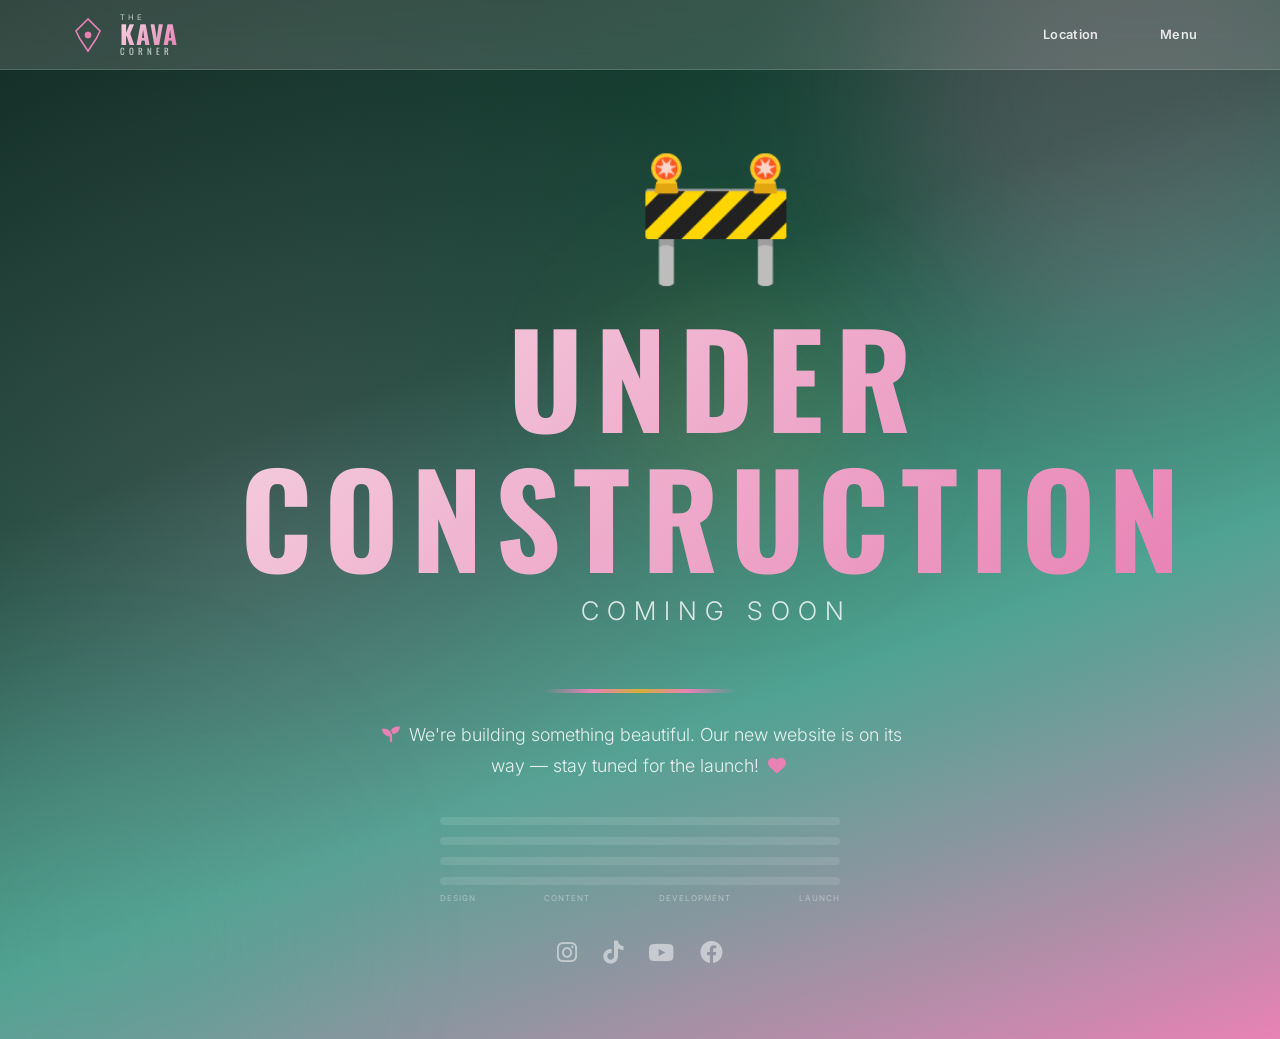
==== commit 68d10526: "Add files via upload" ====
--- a/index.html
+++ b/index.html
@@ -41,27 +41,416 @@
 			rel="stylesheet"
 			href="https://cdnjs.cloudflare.com/ajax/libs/font-awesome/6.0.0-beta3/css/all.min.css"
 		/>
-		<link rel="stylesheet" href="style.css" />
+		<style>
+			* {
+				margin: 0;
+				padding: 0;
+				box-sizing: border-box;
+			}
+			body {
+				font-family: "Inter", sans-serif;
+				background: #0f2a22;
+				min-height: 100vh;
+				display: flex;
+				flex-direction: column;
+			}
+
+			/* ===== HEADER ===== */
+			header {
+				position: fixed;
+				top: 0;
+				left: 0;
+				width: 100%;
+				z-index: 1000;
+				padding: clamp(8px, 1.5vh, 16px) 0;
+				background: rgba(253, 248, 244, 0.15);
+				backdrop-filter: blur(16px);
+				-webkit-backdrop-filter: blur(16px);
+				border-bottom: 1px solid rgba(255, 255, 255, 0.15);
+			}
+			.container {
+				max-width: 1240px;
+				margin: 0 auto;
+				padding: 0 clamp(16px, 4vw, 48px);
+				width: 100%;
+			}
+			.nav-wrapper {
+				display: flex;
+				justify-content: space-between;
+				align-items: center;
+				gap: clamp(8px, 2vw, 24px);
+			}
+			.logo {
+				display: flex;
+				align-items: center;
+				gap: clamp(4px, 1vw, 12px);
+				text-decoration: none;
+				flex-shrink: 0;
+			}
+			.logo-icon {
+				width: clamp(28px, 4vw, 40px);
+				height: clamp(28px, 4vw, 40px);
+				flex-shrink: 0;
+			}
+			.logo-icon svg {
+				width: 100%;
+				height: 100%;
+				fill: #e882b5;
+				stroke: #e882b5;
+			}
+			.logo-text {
+				display: flex;
+				flex-direction: column;
+				line-height: 1;
+			}
+			.logo-text .the {
+				font-size: clamp(0.35rem, 0.6vw, 0.5rem);
+				letter-spacing: 3px;
+				text-transform: uppercase;
+				opacity: 0.7;
+				color: #fff;
+			}
+			.logo-text .kava {
+				font-family: "Oswald", sans-serif;
+				font-size: clamp(1rem, 2.2vw, 1.6rem);
+				font-weight: 700;
+				letter-spacing: 1px;
+				text-transform: uppercase;
+				line-height: 1;
+				background: linear-gradient(135deg, #f5d4e1, #e882b5);
+				-webkit-background-clip: text;
+				-webkit-text-fill-color: transparent;
+				background-clip: text;
+			}
+			.logo-text .corner {
+				font-family: "Oswald", sans-serif;
+				font-size: clamp(0.45rem, 0.7vw, 0.65rem);
+				letter-spacing: 4px;
+				text-transform: uppercase;
+				color: rgba(255, 255, 255, 0.7);
+			}
+			.nav-links {
+				display: flex;
+				align-items: center;
+				gap: clamp(12px, 2.5vw, 32px);
+				flex-wrap: wrap;
+				justify-content: flex-end;
+			}
+			.nav-links a {
+				color: rgba(255, 255, 255, 0.85);
+				text-decoration: none;
+				font-size: clamp(0.7rem, 1vw, 0.9rem);
+				font-weight: 600;
+				transition: 0.2s;
+				letter-spacing: 0.3px;
+				white-space: nowrap;
+				padding: clamp(4px, 0.5vw, 8px) clamp(8px, 1vw, 16px);
+				border-radius: 40px;
+				border: 2px solid transparent;
+			}
+			.nav-links a:hover {
+				color: #e882b5;
+				border-color: #e882b5;
+			}
+
+			/* ===== HERO / UNDER CONSTRUCTION ===== */
+			.construction-hero {
+				flex: 1;
+				display: flex;
+				align-items: center;
+				justify-content: center;
+				min-height: 100vh;
+				background: linear-gradient(
+					160deg,
+					#0f2a22 0%,
+					#1a4a3a 35%,
+					#4fa392 65%,
+					#e882b5 100%
+				);
+				position: relative;
+				overflow: hidden;
+				padding: clamp(100px, 15vh, 140px) clamp(16px, 4vw, 48px)
+					clamp(40px, 8vh, 80px);
+			}
+			.construction-hero::before {
+				content: "";
+				position: absolute;
+				inset: 0;
+				background:
+					radial-gradient(
+						circle at 20% 50%,
+						rgba(232, 130, 181, 0.15) 0%,
+						transparent 50%
+					),
+					radial-gradient(
+						circle at 80% 50%,
+						rgba(79, 163, 146, 0.15) 0%,
+						transparent 50%
+					);
+				pointer-events: none;
+			}
+
+			/* Floating shapes */
+			.float-shapes {
+				position: absolute;
+				inset: 0;
+				pointer-events: none;
+				overflow: hidden;
+			}
+			.shape {
+				position: absolute;
+				border-radius: 50%;
+				filter: blur(80px);
+				animation: floatShape 20s infinite alternate ease-in-out;
+			}
+			.shape:nth-child(1) {
+				width: 500px;
+				height: 500px;
+				top: -150px;
+				right: -100px;
+				background: rgba(232, 130, 181, 0.2);
+				animation-duration: 25s;
+			}
+			.shape:nth-child(2) {
+				width: 400px;
+				height: 400px;
+				bottom: -100px;
+				left: -100px;
+				background: rgba(79, 163, 146, 0.2);
+				animation-duration: 18s;
+				animation-delay: 3s;
+			}
+			.shape:nth-child(3) {
+				width: 200px;
+				height: 200px;
+				top: 30%;
+				left: 50%;
+				background: rgba(212, 175, 55, 0.15);
+				animation-duration: 15s;
+				animation-delay: 6s;
+			}
+			@keyframes floatShape {
+				0% {
+					transform: translate(0, 0) scale(1);
+				}
+				100% {
+					transform: translate(40px, -40px) scale(1.1);
+				}
+			}
+
+			.construction-content {
+				position: relative;
+				z-index: 2;
+				text-align: center;
+				max-width: 800px;
+				margin: 0 auto;
+			}
+
+			/* Big Under Construction Sign */
+			.construction-sign {
+				position: relative;
+				display: inline-block;
+				margin-bottom: clamp(20px, 4vh, 40px);
+			}
+			.construction-sign .icon {
+				font-size: clamp(4rem, 10vw, 8rem);
+				display: block;
+				margin-bottom: clamp(8px, 1.5vh, 16px);
+				animation: bounceIcon 2s ease-in-out infinite;
+				color: #d4af37;
+			}
+			@keyframes bounceIcon {
+				0%,
+				100% {
+					transform: translateY(0) rotate(0deg);
+				}
+				50% {
+					transform: translateY(-20px) rotate(-5deg);
+				}
+			}
+
+			.construction-sign h1 {
+				font-family: "Oswald", sans-serif;
+				font-size: clamp(3.5rem, 10vw, 8rem);
+				font-weight: 700;
+				text-transform: uppercase;
+				letter-spacing: clamp(4px, 1.5vw, 12px);
+				background: linear-gradient(135deg, #f5d4e1, #e882b5, #d4af37, #e882b5);
+				background-size: 300% 300%;
+				-webkit-background-clip: text;
+				-webkit-text-fill-color: transparent;
+				background-clip: text;
+				animation: shimmer 4s ease-in-out infinite;
+				line-height: 1.1;
+				text-shadow: none;
+				position: relative;
+			}
+			@keyframes shimmer {
+				0% {
+					background-position: 0% 50%;
+				}
+				50% {
+					background-position: 100% 50%;
+				}
+				100% {
+					background-position: 0% 50%;
+				}
+			}
+
+			.construction-sign .sub-text {
+				font-size: clamp(1rem, 2vw, 1.8rem);
+				color: rgba(255, 255, 255, 0.8);
+				font-weight: 300;
+				letter-spacing: clamp(4px, 1vw, 8px);
+				text-transform: uppercase;
+				margin-top: clamp(4px, 1vh, 12px);
+				display: block;
+				-webkit-text-fill-color: rgba(255, 255, 255, 0.8);
+			}
+
+			.construction-divider {
+				width: clamp(80px, 15vw, 200px);
+				height: 4px;
+				background: linear-gradient(
+					90deg,
+					transparent,
+					#e882b5,
+					#d4af37,
+					#e882b5,
+					transparent
+				);
+				margin: clamp(16px, 3vh, 32px) auto;
+				border-radius: 10px;
+			}
+
+			.construction-message {
+				font-size: clamp(1rem, 1.4vw, 1.3rem);
+				color: rgba(255, 255, 255, 0.85);
+				max-width: 550px;
+				margin: 0 auto clamp(20px, 4vh, 40px);
+				line-height: 1.7;
+				font-weight: 300;
+			}
+
+			.construction-message i {
+				color: #e882b5;
+				margin: 0 4px;
+			}
+
+			/* Animated construction bars */
+			.progress-bars {
+				display: flex;
+				flex-direction: column;
+				gap: 12px;
+				max-width: 400px;
+				margin: 0 auto;
+			}
+			.progress-bar {
+				height: 8px;
+				background: rgba(255, 255, 255, 0.1);
+				border-radius: 20px;
+				overflow: hidden;
+				position: relative;
+			}
+			.progress-bar .fill {
+				height: 100%;
+				border-radius: 20px;
+				background: linear-gradient(90deg, #e882b5, #d4af37);
+				animation: progressFill 3s ease-in-out infinite alternate;
+				width: 0%;
+			}
+			.progress-bar:nth-child(1) .fill {
+				animation-delay: 0s;
+			}
+			.progress-bar:nth-child(2) .fill {
+				animation-delay: 0.5s;
+			}
+			.progress-bar:nth-child(3) .fill {
+				animation-delay: 1s;
+			}
+			.progress-bar:nth-child(4) .fill {
+				animation-delay: 1.5s;
+			}
+			@keyframes progressFill {
+				0% {
+					width: 15%;
+				}
+				100% {
+					width: 85%;
+				}
+			}
+
+			.progress-labels {
+				display: flex;
+				justify-content: space-between;
+				font-size: clamp(0.5rem, 0.6vw, 0.65rem);
+				color: rgba(255, 255, 255, 0.4);
+				text-transform: uppercase;
+				letter-spacing: 1px;
+				margin-top: -4px;
+			}
+
+			/* Social links */
+			.social-construction {
+				margin-top: clamp(24px, 4vh, 48px);
+				display: flex;
+				gap: clamp(16px, 2vw, 32px);
+				justify-content: center;
+			}
+			.social-construction a {
+				color: rgba(255, 255, 255, 0.5);
+				font-size: clamp(1.2rem, 1.8vw, 1.8rem);
+				transition: 0.3s;
+				text-decoration: none;
+			}
+			.social-construction a:hover {
+				color: #e882b5;
+				transform: translateY(-4px) scale(1.1);
+			}
+
+			/* Responsive */
+			@media (max-width: 540px) {
+				.construction-sign h1 {
+					font-size: 2.8rem;
+					letter-spacing: 4px;
+				}
+				.construction-sign .icon {
+					font-size: 3rem;
+				}
+				.nav-links {
+					gap: clamp(4px, 1vw, 8px);
+				}
+				.nav-links a {
+					font-size: 0.6rem;
+					padding: 3px 8px;
+				}
+				.progress-bars {
+					max-width: 280px;
+				}
+			}
+		</style>
 	</head>
 	<body>
 		<!-- ===== HEADER ===== -->
-		<header id="mainHeader">
+		<header>
 			<div class="container nav-wrapper">
 				<a href="index.html" class="logo" aria-label="The Kava Corner home">
-					<span class="logo-icon"
-						><svg viewBox="0 0 100 100">
+					<span class="logo-icon">
+						<svg viewBox="0 0 100 100">
 							<path
 								d="M50 10 L20 40 L30 60 L50 90 L70 60 L80 40 L50 10 Z"
 								fill="none"
 								stroke="#E882B5"
 								stroke-width="4"
 							/>
-							<circle cx="50" cy="50" r="8" fill="#E882B5" /></svg
-					></span>
-					<span class="logo-text"
-						><span class="the">The</span><span class="kava">KAVA</span
-						><span class="corner">Corner</span></span
-					>
+							<circle cx="50" cy="50" r="8" fill="#E882B5" />
+						</svg>
+					</span>
+					<span class="logo-text">
+						<span class="the">The</span>
+						<span class="kava">KAVA</span>
+						<span class="corner">Corner</span>
+					</span>
 				</a>
 				<nav class="nav-links" aria-label="Main navigation">
 					<a href="location.html">Location</a>
@@ -70,605 +459,55 @@
 			</div>
 		</header>
 
-		<!-- ===== HERO ===== -->
-		<section class="hero-premium" aria-label="Hero banner">
-			<div class="hero-ornaments">
-				<div class="ornament leaf-1"></div>
-				<div class="ornament leaf-2"></div>
-				<div class="ornament circle-1"></div>
-				<div class="ornament circle-2"></div>
+		<!-- ===== UNDER CONSTRUCTION HERO ===== -->
+		<section class="construction-hero">
+			<div class="float-shapes">
+				<div class="shape"></div>
+				<div class="shape"></div>
+				<div class="shape"></div>
 			</div>
-			<div class="container hero-premium-grid">
-				<div class="hero-premium-content">
-					<div class="hero-badge">✨ Rooted in Wellness. Raised in Paradise.</div>
-					<h1 class="hero-premium-title">
-						Find Your <span class="title-highlight">Corner</span
-						><span class="title-sub">of Calm</span>
-					</h1>
-					<div class="hero-premium-desc">
-						<span class="desc-line"></span>
-						<p>
-							Sourced from the Pacific Islands. Brewed with intention. Made for
-							your moment of stillness.
-						</p>
-					</div>
-					<div class="hero-premium-cta">
-						<a href="menu.html" class="btn-premium-primary"
-							><span>Discover Our Menu</span
-							><i class="fas fa-arrow-right"></i
-						></a>
-						<div class="hero-premium-stats">
-							<div class="stat-item">
-								<span class="stat-number">2,000+</span
-								><span class="stat-label">Happy Drinkers</span>
-							</div>
-							<div class="stat-item">
-								<span class="stat-number">100%</span
-								><span class="stat-label">Noble Kava</span>
-							</div>
-						</div>
-					</div>
-					<div class="hero-premium-badges">
-						<span>🌿 100% Noble</span><span>🌏 Pacific Sourced</span
-						><span>🧪 Lab Tested</span><span>✨ Premium Quality</span>
+
+			<div class="construction-content">
+				<div class="construction-sign">
+					<span class="icon">🚧</span>
+					<h1>Under Construction</h1>
+					<span class="sub-text">Coming Soon</span>
+				</div>
+
+				<div class="construction-divider"></div>
+
+				<p class="construction-message">
+					<i class="fas fa-seedling"></i> We're building something beautiful.
+					Our new website is on its way — stay tuned for the launch!
+					<i class="fas fa-heart"></i>
+				</p>
+
+				<!-- Animated progress bars -->
+				<div class="progress-bars">
+					<div class="progress-bar"><div class="fill"></div></div>
+					<div class="progress-bar"><div class="fill"></div></div>
+					<div class="progress-bar"><div class="fill"></div></div>
+					<div class="progress-bar"><div class="fill"></div></div>
+					<div class="progress-labels">
+						<span>Design</span>
+						<span>Content</span>
+						<span>Development</span>
+						<span>Launch</span>
 					</div>
 				</div>
-				<div class="hero-premium-visual">
-					<div class="hero-premium-image-wrapper">
-						<div class="image-glow"></div>
-						<img
-							src="images/hero.jpg"
-							alt="Premium kava experience"
-							loading="lazy"
-							class="hero-premium-image"
-						/>
-					</div>
+
+				<!-- Social Links -->
+				<div class="social-construction">
+					<a
+						href="https://www.instagram.com/thekavacorner/"
+						aria-label="Instagram"
+						><i class="fab fa-instagram"></i
+					></a>
+					<a href="#" aria-label="TikTok"><i class="fab fa-tiktok"></i></a>
+					<a href="#" aria-label="YouTube"><i class="fab fa-youtube"></i></a>
+					<a href="#" aria-label="Facebook"><i class="fab fa-facebook"></i></a>
 				</div>
 			</div>
 		</section>
-
-		<!-- ===== MISSION STATEMENT ===== -->
-		<section class="mission-section" aria-label="Our mission">
-			<div class="container">
-				<div class="mission-card reveal">
-					<span class="mission-icon">🌺</span>
-					<h2>Our <span>Mission</span></h2>
-
-					<p
-						style="
-							text-align: left;
-							max-width: 800px;
-							margin: 0 auto;
-							line-height: 1.8;
-						"
-					>
-						At The Kava Corner, our mission is simple: to create a welcoming
-						place where people can relax, connect, and feel good while enjoying
-						healthier options.
-					</p>
-					<p
-						style="
-							text-align: left;
-							max-width: 800px;
-							margin: 16px auto 0;
-							line-height: 1.8;
-						"
-					>
-						We serve high-quality kava, coffee, and a variety of refreshing
-						drinks made with natural ingredients and thoughtfully sourced
-						products. Whether you're looking for an energizing start to your day
-						or a calming way to unwind, we want you to find something that fits
-						how you want to feel.
-					</p>
-					<p
-						style="
-							text-align: left;
-							max-width: 800px;
-							margin: 16px auto 0;
-							line-height: 1.8;
-						"
-					>
-						Kava is at the heart of what we do. For centuries, kava has been
-						enjoyed in Pacific Island cultures as a traditional, ceremonial
-						drink that brings people together through conversation, respect, and
-						connection. We honor those traditions by serving kava with intention
-						and gratitude while creating a welcoming space to enjoy its calming,
-						social experience.
-					</p>
-					<p
-						style="
-							text-align: left;
-							max-width: 800px;
-							margin: 16px auto 0;
-							line-height: 1.8;
-						"
-					>
-						Most importantly, The Kava Corner is about community. Through
-						events, gatherings, and shared experiences, we're creating a place
-						where people can meet, build meaningful relationships, and take a
-						break from the everyday.
-					</p>
-
-					<span class="mission-tag" style="margin-top: 24px"
-						>☀️ Rooted in Tradition · Made with Love</span
-					>
-				</div>
-			</div>
-		</section>
-
-		<!-- ===== PRODUCTS CAROUSEL ===== -->
-		<section
-			class="section-block-green"
-			aria-label="Featured drinks"
-			id="drinks"
-		>
-			<div class="container">
-				<div class="text-center reveal">
-					<h2 class="section-title">Corner Favorites</h2>
-					<p class="section-sub">
-						Traditional. Smooth. Island-grown.
-					</p>
-				</div>
-				<div class="product-carousel-wrapper">
-					<button
-						class="carousel-arrow carousel-arrow-left"
-						id="prevArrow"
-						aria-label="Previous products"
-					>
-						<i class="fas fa-chevron-left"></i>
-					</button>
-					<button
-						class="carousel-arrow carousel-arrow-right"
-						id="nextArrow"
-						aria-label="Next products"
-					>
-						<i class="fas fa-chevron-right"></i>
-					</button>
-					<div class="product-carousel-track" id="productTrack">
-						<!-- Product 1: Island Shell -->
-						<div class="product-card-premium">
-							<div class="product-card-premium-image">
-								<img
-									src="images/islandshell.jpg"
-									alt="Island Shell"
-									loading="lazy"
-								/><span class="product-badge-premium">Corner Favorite</span>
-							</div>
-							<div class="product-card-premium-content">
-								<div class="product-meta">
-									<h3>Island Shell</h3>
-									<div class="product-origin">
-										<i class="fas fa-map-pin"></i><span>Tropical</span>
-									</div>
-								</div>
-								<div class="product-rating">
-									<span class="stars">★★★★★</span
-									><span class="rating-count">(38)</span>
-								</div>
-								<div class="product-card-premium-footer">
-									<div class="product-price"><span>$10.50</span></div>
-								</div>
-							</div>
-							<div class="product-hover-reveal">
-								<p class="quick-desc">
-									Pineapple, coconut, vanilla, agave. Smooth &amp; tropical.
-								</p>
-							</div>
-						</div>
-						<!-- Product 2: Coco Calm -->
-						<div class="product-card-premium">
-							<div class="product-card-premium-image">
-								<img
-									src="images/cococalm.jpg"
-									alt="Coco Calm"
-									loading="lazy"
-								/><span class="product-badge-premium popular">Popular</span>
-							</div>
-							<div class="product-card-premium-content">
-								<div class="product-meta">
-									<h3>Coco Calm</h3>
-									<div class="product-origin">
-										<i class="fas fa-map-pin"></i><span>Island</span>
-									</div>
-								</div>
-								<div class="product-rating">
-									<span class="stars">★★★★★</span
-									><span class="rating-count">(52)</span>
-								</div>
-								<div class="product-card-premium-footer">
-									<div class="product-price"><span>$10.00</span></div>
-								</div>
-							</div>
-							<div class="product-hover-reveal">
-								<p class="quick-desc">
-									Coconut, lime, agave. Smooth &amp; refreshing.
-								</p>
-							</div>
-						</div>
-						<!-- Product 3: Mango Guava Splash -->
-						<div class="product-card-premium">
-							<div class="product-card-premium-image">
-								<img
-									src="images/mangoguavasplash.jpg"
-									alt="Mango Guava Splash"
-									loading="lazy"
-								/><span class="product-badge-premium">New</span>
-							</div>
-							<div class="product-card-premium-content">
-								<div class="product-meta">
-									<h3>Mango Guava Splash</h3>
-									<div class="product-origin">
-										<i class="fas fa-map-pin"></i><span>Tropical</span>
-									</div>
-								</div>
-								<div class="product-rating">
-									<span class="stars">★★★★★</span
-									><span class="rating-count">(42)</span>
-								</div>
-								<div class="product-card-premium-footer">
-									<div class="product-price"><span>$12.00</span></div>
-								</div>
-							</div>
-							<div class="product-hover-reveal">
-								<p class="quick-desc">
-									Mango, guava, pineapple, lime, agave. Sweet &amp; tangy.
-								</p>
-							</div>
-						</div>
-						<!-- Product 4: Lulu Lemonade -->
-						<div class="product-card-premium">
-							<div class="product-card-premium-image">
-								<img
-									src="images/lululemonade.jpg"
-									alt="Lulu Lemonade"
-									loading="lazy"
-								/><span class="product-badge-premium premium-badge">Premium</span>
-							</div>
-							<div class="product-card-premium-content">
-								<div class="product-meta">
-									<h3>Lulu Lemonade</h3>
-									<div class="product-origin">
-										<i class="fas fa-map-pin"></i><span>Botanical</span>
-									</div>
-								</div>
-								<div class="product-rating">
-									<span class="stars">★★★★★</span
-									><span class="rating-count">(29)</span>
-								</div>
-								<div class="product-card-premium-footer">
-									<div class="product-price"><span>$9.00</span></div>
-								</div>
-							</div>
-							<div class="product-hover-reveal">
-								<p class="quick-desc">
-									Lemon, sparkling water, agave, butterfly pea flower tea.
-								</p>
-							</div>
-						</div>
-						<!-- Product 5: Hawaiian Lai -->
-						<div class="product-card-premium">
-							<div class="product-card-premium-image">
-								<img
-									src="images/hawaiianlai.jpg"
-									alt="Hawaiian Lai"
-									loading="lazy"
-								/><span class="product-badge-premium">Corner Favorite</span>
-							</div>
-							<div class="product-card-premium-content">
-								<div class="product-meta">
-									<h3>Hawaiian Lai</h3>
-									<div class="product-origin">
-										<i class="fas fa-map-pin"></i><span>Island</span>
-									</div>
-								</div>
-								<div class="product-rating">
-									<span class="stars">★★★★★</span
-									><span class="rating-count">(34)</span>
-								</div>
-								<div class="product-card-premium-footer">
-									<div class="product-price"><span>$8.00</span></div>
-								</div>
-							</div>
-							<div class="product-hover-reveal">
-								<p class="quick-desc">
-									Pineapple juice, mango juice, guava juice. Fruity &amp; bright.
-								</p>
-							</div>
-						</div>
-						<!-- Product 6: Smiley Miley -->
-						<div class="product-card-premium">
-							<div class="product-card-premium-image">
-								<img
-									src="images/smileymiley.jpg"
-									alt="Smiley Miley"
-									loading="lazy"
-								/><span class="product-badge-premium premium-badge">Popular</span>
-							</div>
-							<div class="product-card-premium-content">
-								<div class="product-meta">
-									<h3>Smiley Miley</h3>
-									<div class="product-origin">
-										<i class="fas fa-map-pin"></i><span>Berry</span>
-									</div>
-								</div>
-								<div class="product-rating">
-									<span class="stars">★★★★★</span
-									><span class="rating-count">(27)</span>
-								</div>
-								<div class="product-card-premium-footer">
-									<div class="product-price"><span>$8.00</span></div>
-								</div>
-							</div>
-							<div class="product-hover-reveal">
-								<p class="quick-desc">
-									Organic strawberry syrup, lemon juice, water, agave.
-								</p>
-							</div>
-						</div>
-						<!-- Product 7: Buia Bowl -->
-						<div class="product-card-premium">
-							<div class="product-card-premium-image">
-								<img
-									src="images/buiabowl.jpg"
-									alt="Buia Bowl"
-									loading="lazy"
-								/><span class="product-badge-premium">Premium</span>
-							</div>
-							<div class="product-card-premium-content">
-								<div class="product-meta">
-									<h3>Buia Bowl</h3>
-									<div class="product-origin">
-										<i class="fas fa-map-pin"></i><span>Acai</span>
-									</div>
-								</div>
-								<div class="product-rating">
-									<span class="stars">★★★★★</span
-									><span class="rating-count">(45)</span>
-								</div>
-								<div class="product-card-premium-footer">
-									<div class="product-price"><span>$10.50</span></div>
-								</div>
-							</div>
-							<div class="product-hover-reveal">
-								<p class="quick-desc">
-									Strawberry, banana, blueberry, granola, nutella.
-								</p>
-							</div>
-						</div>
-						<!-- Product 8: Loco for Coco -->
-						<div class="product-card-premium">
-							<div class="product-card-premium-image">
-								<img
-									src="images/locoforcoco.jpg"
-									alt="Loco for Coco"
-									loading="lazy"
-								/><span class="product-badge-premium">Corner Favorite</span>
-							</div>
-							<div class="product-card-premium-content">
-								<div class="product-meta">
-									<h3>Loco for Coco</h3>
-									<div class="product-origin">
-										<i class="fas fa-map-pin"></i><span>Acai</span>
-									</div>
-								</div>
-								<div class="product-rating">
-									<span class="stars">★★★★★</span
-									><span class="rating-count">(38)</span>
-								</div>
-								<div class="product-card-premium-footer">
-									<div class="product-price"><span>$11.00</span></div>
-								</div>
-							</div>
-							<div class="product-hover-reveal">
-								<p class="quick-desc">
-									Coconut flakes, chocolate chips, banana, honey.
-								</p>
-							</div>
-						</div>
-						<!-- Product 9: Super Bowl -->
-						<div class="product-card-premium">
-							<div class="product-card-premium-image">
-								<img
-									src="images/superbowl.jpg"
-									alt="Super Bowl"
-									loading="lazy"
-								/><span class="product-badge-premium premium-badge">Premium</span>
-							</div>
-							<div class="product-card-premium-content">
-								<div class="product-meta">
-									<h3>Super Bowl</h3>
-									<div class="product-origin">
-										<i class="fas fa-map-pin"></i><span>Acai</span>
-									</div>
-								</div>
-								<div class="product-rating">
-									<span class="stars">★★★★★</span
-									><span class="rating-count">(41)</span>
-								</div>
-								<div class="product-card-premium-footer">
-									<div class="product-price"><span>$11.00</span></div>
-								</div>
-							</div>
-							<div class="product-hover-reveal">
-								<p class="quick-desc">
-									Banana, mango, goji berries, coconut, agave.
-								</p>
-							</div>
-						</div>
-					</div>
-				</div>
-				<div class="carousel-dots" id="carouselDots"></div>
-			</div>
-		</section>
-
-		<!-- ===== WHAT IS KAVA? ===== -->
-		<section
-			class="section-block-white"
-			aria-label="Learn about Kava"
-			id="about"
-		>
-			<div class="container">
-				<div class="text-center reveal">
-					<h2 class="section-title">What is Kava?</h2>
-					<p class="section-sub">
-						Ancient plant, modern calm. Discover the roots of relaxation.
-					</p>
-				</div>
-				<div class="info-grid">
-					<div class="info-card reveal">
-						<div class="info-card-icon">🌿</div>
-						<h3>What is Kava?</h3>
-						<p>
-							Kava is a traditional ceremonial drink from the Pacific Islands,
-							crafted from the root of the <em>Piper methysticum</em> plant.
-							It's cherished for its ability to promote a state of deep
-							relaxation, ease social anxiety, and encourage peaceful
-							sleep—without affecting mental clarity. At The Kava Corner, we
-							source only the highest quality noble kava, lab-tested for purity.
-						</p>
-						<div class="info-card-badge">
-							<span>🧪 Lab Tested</span><span>🌺 Noble Kava</span
-							><span>🌏 Pacific Grown</span>
-						</div>
-					</div>
-					<div class="info-card reveal">
-						<div class="info-card-icon">🌺</div>
-						<h3>Why Noble Kava?</h3>
-						<p>
-							Noble kava is the gold standard—cultivated for its balanced,
-							relaxing effects and clean flavor. Unlike other varieties, noble
-							kava is gentle on the system and rich in kavalactones that promote
-							a sense of well-being. Every batch we serve is tested for quality
-							and purity, so you can sip with confidence.
-						</p>
-						<div class="info-card-badge">
-							<span>✨ Smooth &amp; Calming</span><span>🧪 Lab Verified</span
-							><span>🌿 Sustainably Grown</span>
-						</div>
-					</div>
-				</div>
-				<div class="info-cta text-center reveal">
-					<p>
-						Ready to experience the difference? Explore our full menu of premium drinks.
-					</p>
-					<a href="menu.html" class="btn-primary"
-						>Explore the Menu
-						<i class="fas fa-arrow-right" style="margin-left: 8px"></i
-					></a>
-				</div>
-			</div>
-		</section>
-
-		<!-- ===== LOCATION SECTION ===== -->
-		<section class="section-block-white" aria-label="Location" id="location">
-			<div class="container split-layout">
-				<div class="split-text reveal">
-					<h2>Find <span>Our Corner</span><br />in the City</h2>
-					<div class="divider-line"></div>
-					<p>
-						📍 1406 Clement Bridge Rd <br />Deptford NJ, 08096<br />Open daily:
-						10am - 10pm
-					</p>
-					<p>
-						🌴 Come visit us for a moment of stillness. Our corner is your
-						corner.
-					</p>
-					<a href="location.html" class="btn-primary" style="margin-top: 10px"
-						>Get Directions
-						<i class="fas fa-arrow-right" style="margin-left: 8px"></i
-					></a>
-				</div>
-				<div class="split-image reveal">
-					<div class="drink-placeholder">
-						<img
-							src="images/store.jpg"
-							alt="Kava corner location"
-							loading="lazy"
-						/>
-					</div>
-				</div>
-			</div>
-		</section>
-
-		<!-- ===== TESTIMONIALS ===== -->
-		<section class="section-block-pink" aria-label="Customer testimonials">
-			<div class="container">
-				<div class="text-center reveal">
-					<h2
-						class="section-title"
-						style="-webkit-text-fill-color: var(--green-deep)"
-					>
-						What Our Corner Says
-					</h2>
-					<p class="section-sub" style="color: var(--text-dark)">
-						Join 2,000+ happy kava drinkers
-					</p>
-				</div>
-				<div class="testimonial-carousel" id="testiCarousel"></div>
-			</div>
-		</section>
-
-		<!-- ===== FOOTER ===== -->
-		<footer>
-			<div class="container footer-inner">
-				<div class="footer-logo">
-					<span class="the">The</span><span class="kava">KAVA</span
-					><span class="corner">Corner</span>
-					<p class="footer-tagline">Find Your Corner.</p>
-					<div class="social-icons">
-						<a
-							href="https://www.instagram.com/thekavacorner/"
-							aria-label="Instagram"
-							><i class="fab fa-instagram"></i></a
-						><a href="#" aria-label="TikTok"><i class="fab fa-tiktok"></i></a
-						><a href="#" aria-label="YouTube"><i class="fab fa-youtube"></i></a>
-					</div>
-				</div>
-				<div class="footer-links">
-					<h4>Shop</h4>
-					<a href="menu.html">Kava Drinks</a><a href="menu.html">Refreshers</a
-					><a href="menu.html">Acai Bowls</a><a href="menu.html">Coffee</a>
-				</div>
-				<div class="footer-links">
-					<h4>Support</h4>
-					<a href="#">FAQ</a><a href="#">Shipping</a><a href="#">Returns</a
-					><a href="#">Contact</a>
-				</div>
-
-				<div
-					class="footer-disclaimer"
-					style="
-						grid-column: 1/-1;
-						margin-top: 20px;
-						padding-top: 16px;
-						border-top: 1px solid rgba(255, 255, 255, 0.08);
-						text-align: center;
-						font-size: clamp(0.5rem, 0.6vw, 0.65rem);
-						color: rgba(255, 255, 255, 0.4);
-						line-height: 1.6;
-						max-width: 800px;
-						margin-left: auto;
-						margin-right: auto;
-					"
-				>
-					<strong style="color: rgba(255, 255, 255, 0.5)"
-						>⚠️ Please consume responsibly.</strong
-					>
-					Kava can interact with medications, alcohol, or other substances. If
-					you are pregnant, breastfeeding, taking medication, or have a medical
-					condition, consult your healthcare provider before consuming kava. Do
-					not drive or operate machinery if you feel impaired.<br />
-					<span style="display: inline-block; margin-top: 2px"
-						>For adults 18+.</span
-					>
-				</div>
-
-				<div class="footer-copy">
-					&copy; 2026 The Kava Corner — Rooted in Wellness.
-				</div>
-			</div>
-		</footer>
-
-		<script src="script.js"></script>
 	</body>
-</html>+</html>
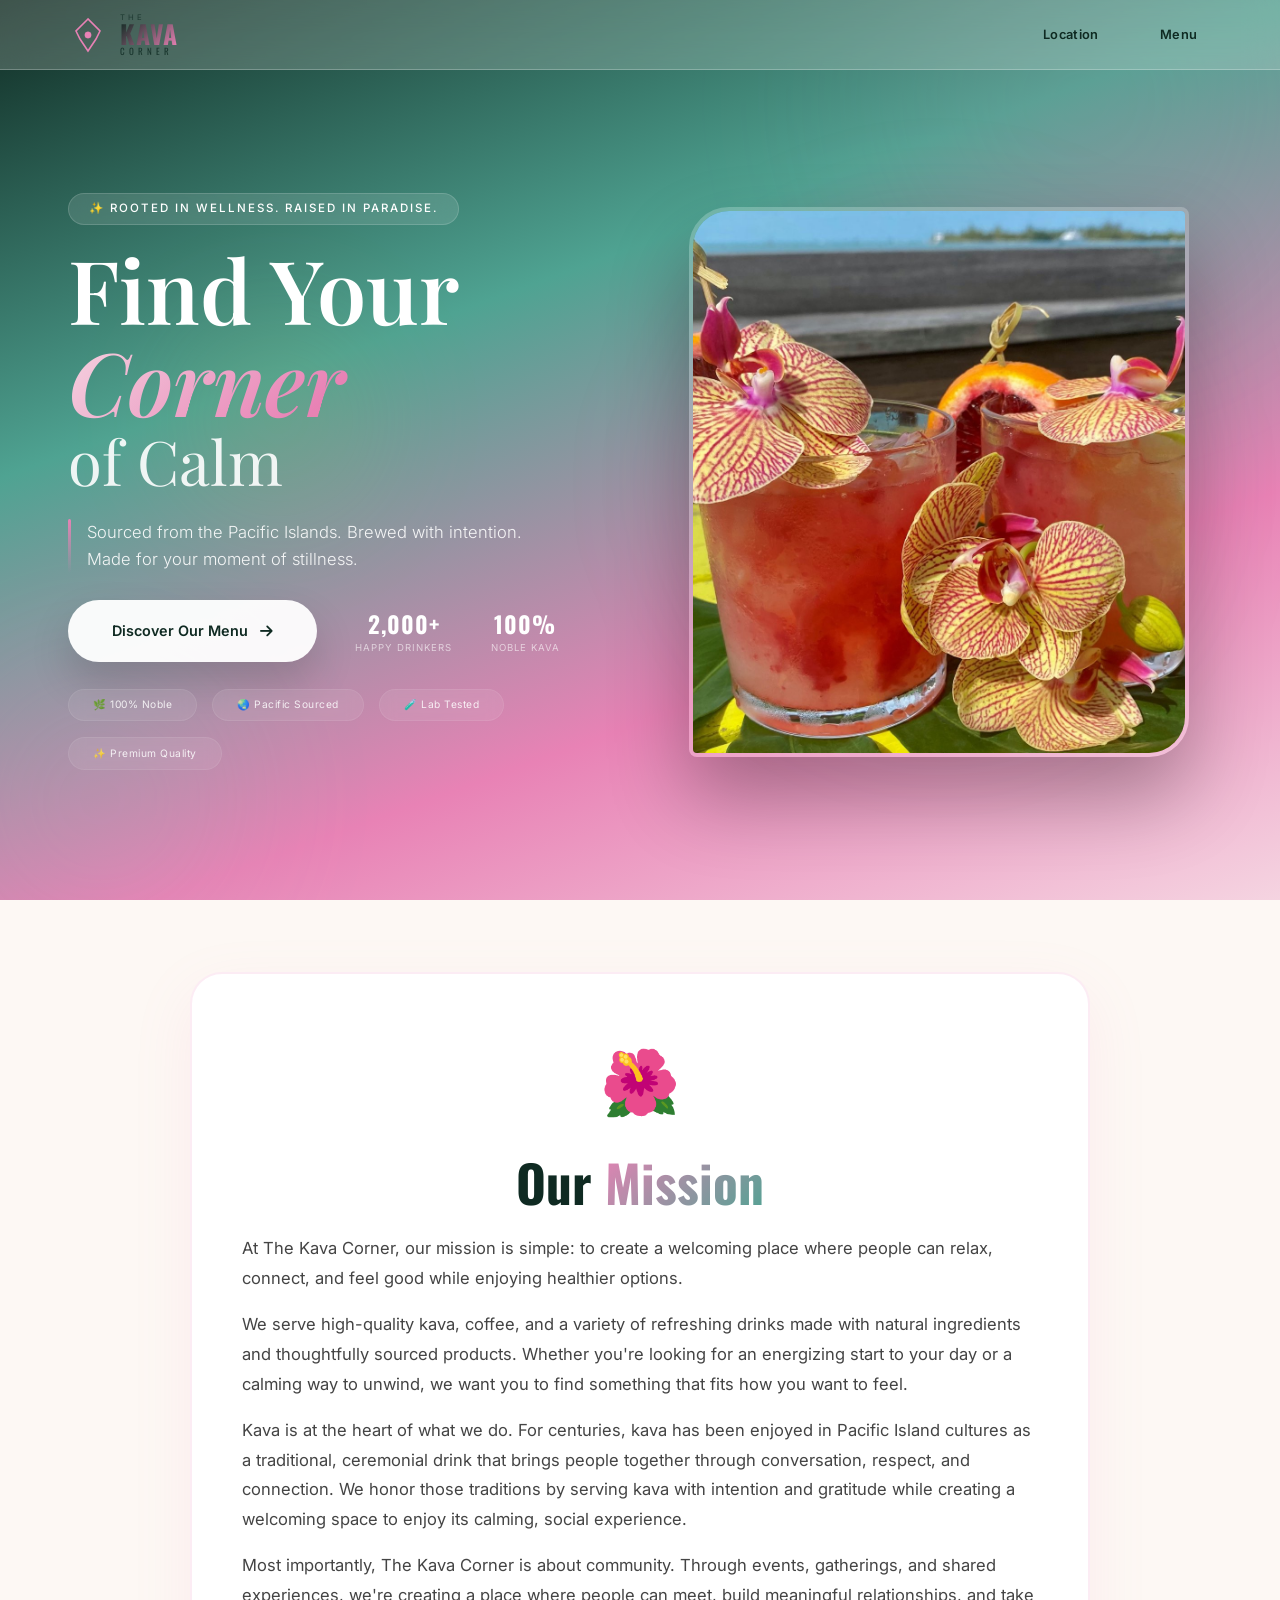
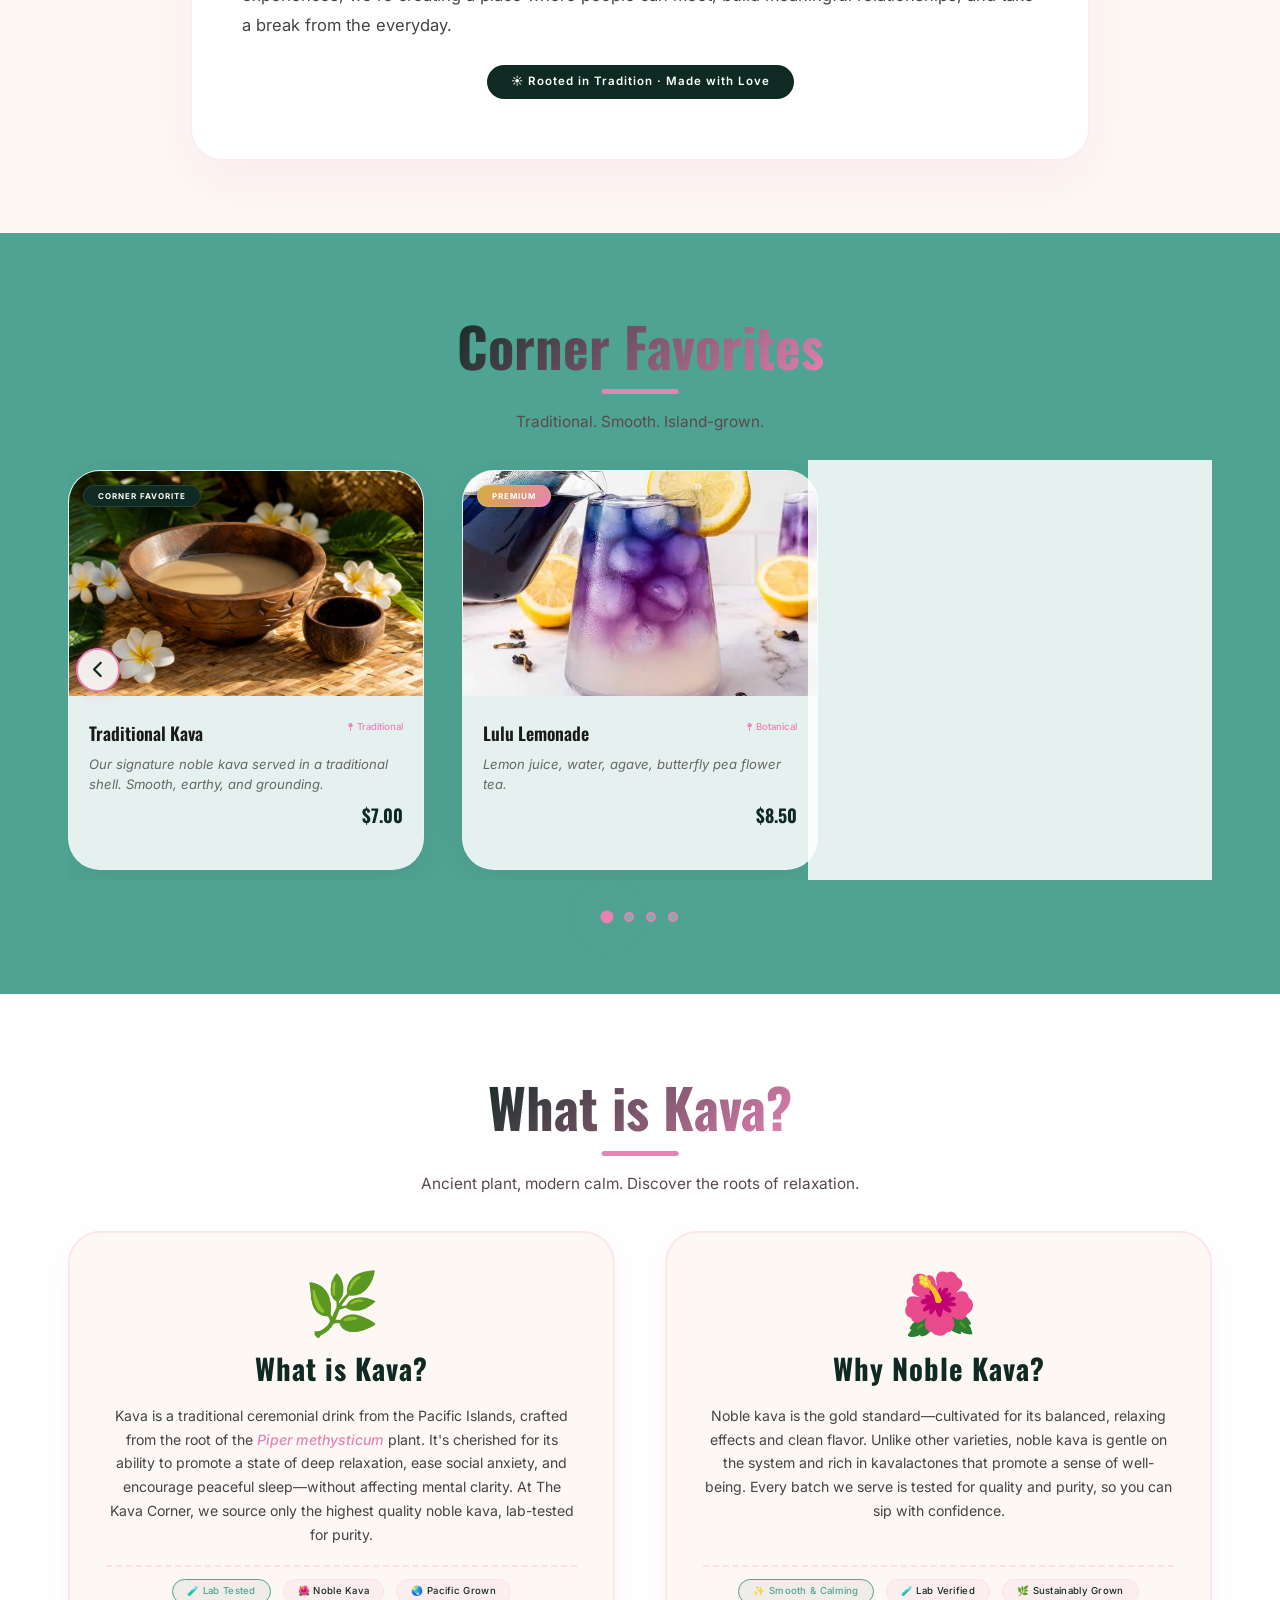
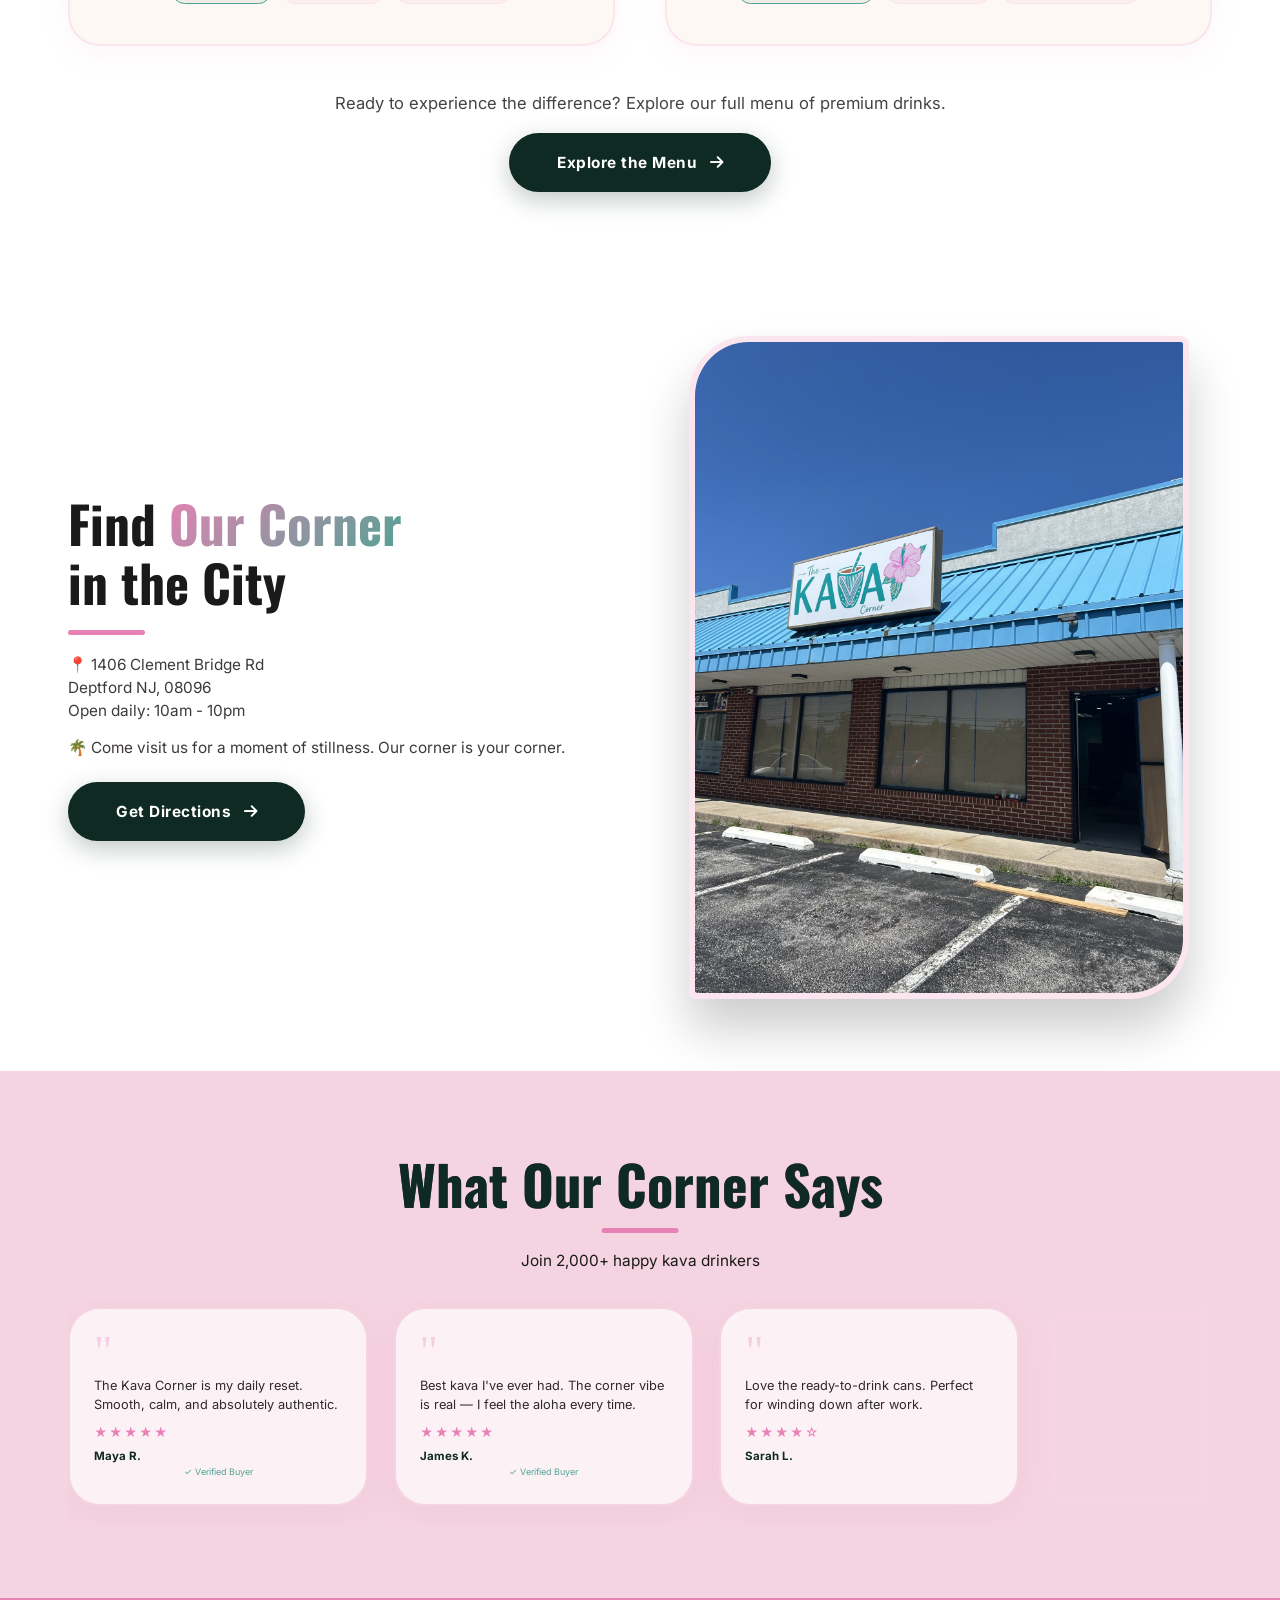
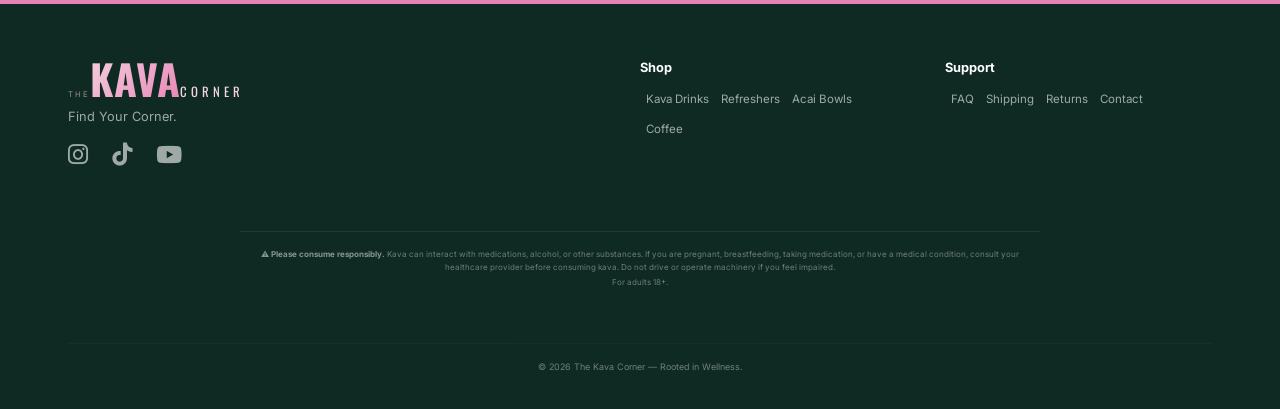
==== commit 4ac6a3b7: "update index page" ====
--- a/index.html
+++ b/index.html
@@ -41,416 +41,37 @@
 			rel="stylesheet"
 			href="https://cdnjs.cloudflare.com/ajax/libs/font-awesome/6.0.0-beta3/css/all.min.css"
 		/>
+		<link rel="stylesheet" href="style.css" />
 		<style>
-			* {
-				margin: 0;
-				padding: 0;
-				box-sizing: border-box;
-			}
-			body {
-				font-family: "Inter", sans-serif;
-				background: #0f2a22;
-				min-height: 100vh;
-				display: flex;
-				flex-direction: column;
-			}
-
-			/* ===== HEADER ===== */
-			header {
-				position: fixed;
-				top: 0;
-				left: 0;
-				width: 100%;
-				z-index: 1000;
-				padding: clamp(8px, 1.5vh, 16px) 0;
-				background: rgba(253, 248, 244, 0.15);
-				backdrop-filter: blur(16px);
-				-webkit-backdrop-filter: blur(16px);
-				border-bottom: 1px solid rgba(255, 255, 255, 0.15);
-			}
-			.container {
-				max-width: 1240px;
-				margin: 0 auto;
-				padding: 0 clamp(16px, 4vw, 48px);
-				width: 100%;
-			}
-			.nav-wrapper {
-				display: flex;
-				justify-content: space-between;
-				align-items: center;
-				gap: clamp(8px, 2vw, 24px);
-			}
-			.logo {
-				display: flex;
-				align-items: center;
-				gap: clamp(4px, 1vw, 12px);
-				text-decoration: none;
-				flex-shrink: 0;
-			}
-			.logo-icon {
-				width: clamp(28px, 4vw, 40px);
-				height: clamp(28px, 4vw, 40px);
-				flex-shrink: 0;
-			}
-			.logo-icon svg {
-				width: 100%;
-				height: 100%;
-				fill: #e882b5;
-				stroke: #e882b5;
-			}
-			.logo-text {
-				display: flex;
-				flex-direction: column;
-				line-height: 1;
-			}
-			.logo-text .the {
-				font-size: clamp(0.35rem, 0.6vw, 0.5rem);
-				letter-spacing: 3px;
-				text-transform: uppercase;
-				opacity: 0.7;
-				color: #fff;
-			}
-			.logo-text .kava {
-				font-family: "Oswald", sans-serif;
-				font-size: clamp(1rem, 2.2vw, 1.6rem);
-				font-weight: 700;
-				letter-spacing: 1px;
-				text-transform: uppercase;
-				line-height: 1;
-				background: linear-gradient(135deg, #f5d4e1, #e882b5);
-				-webkit-background-clip: text;
-				-webkit-text-fill-color: transparent;
-				background-clip: text;
-			}
-			.logo-text .corner {
-				font-family: "Oswald", sans-serif;
-				font-size: clamp(0.45rem, 0.7vw, 0.65rem);
-				letter-spacing: 4px;
-				text-transform: uppercase;
-				color: rgba(255, 255, 255, 0.7);
-			}
-			.nav-links {
-				display: flex;
-				align-items: center;
-				gap: clamp(12px, 2.5vw, 32px);
-				flex-wrap: wrap;
-				justify-content: flex-end;
-			}
-			.nav-links a {
-				color: rgba(255, 255, 255, 0.85);
-				text-decoration: none;
-				font-size: clamp(0.7rem, 1vw, 0.9rem);
-				font-weight: 600;
-				transition: 0.2s;
-				letter-spacing: 0.3px;
-				white-space: nowrap;
-				padding: clamp(4px, 0.5vw, 8px) clamp(8px, 1vw, 16px);
-				border-radius: 40px;
-				border: 2px solid transparent;
-			}
-			.nav-links a:hover {
-				color: #e882b5;
-				border-color: #e882b5;
-			}
-
-			/* ===== HERO / UNDER CONSTRUCTION ===== */
-			.construction-hero {
-				flex: 1;
-				display: flex;
-				align-items: center;
-				justify-content: center;
-				min-height: 100vh;
-				background: linear-gradient(
-					160deg,
-					#0f2a22 0%,
-					#1a4a3a 35%,
-					#4fa392 65%,
-					#e882b5 100%
-				);
-				position: relative;
-				overflow: hidden;
-				padding: clamp(100px, 15vh, 140px) clamp(16px, 4vw, 48px)
-					clamp(40px, 8vh, 80px);
-			}
-			.construction-hero::before {
-				content: "";
-				position: absolute;
-				inset: 0;
-				background:
-					radial-gradient(
-						circle at 20% 50%,
-						rgba(232, 130, 181, 0.15) 0%,
-						transparent 50%
-					),
-					radial-gradient(
-						circle at 80% 50%,
-						rgba(79, 163, 146, 0.15) 0%,
-						transparent 50%
-					);
-				pointer-events: none;
-			}
-
-			/* Floating shapes */
-			.float-shapes {
-				position: absolute;
-				inset: 0;
-				pointer-events: none;
-				overflow: hidden;
-			}
-			.shape {
-				position: absolute;
-				border-radius: 50%;
-				filter: blur(80px);
-				animation: floatShape 20s infinite alternate ease-in-out;
-			}
-			.shape:nth-child(1) {
-				width: 500px;
-				height: 500px;
-				top: -150px;
-				right: -100px;
-				background: rgba(232, 130, 181, 0.2);
-				animation-duration: 25s;
-			}
-			.shape:nth-child(2) {
-				width: 400px;
-				height: 400px;
-				bottom: -100px;
-				left: -100px;
-				background: rgba(79, 163, 146, 0.2);
-				animation-duration: 18s;
-				animation-delay: 3s;
-			}
-			.shape:nth-child(3) {
-				width: 200px;
-				height: 200px;
-				top: 30%;
-				left: 50%;
-				background: rgba(212, 175, 55, 0.15);
-				animation-duration: 15s;
-				animation-delay: 6s;
-			}
-			@keyframes floatShape {
-				0% {
-					transform: translate(0, 0) scale(1);
-				}
-				100% {
-					transform: translate(40px, -40px) scale(1.1);
-				}
-			}
-
-			.construction-content {
-				position: relative;
-				z-index: 2;
-				text-align: center;
-				max-width: 800px;
-				margin: 0 auto;
-			}
-
-			/* Big Under Construction Sign */
-			.construction-sign {
-				position: relative;
-				display: inline-block;
-				margin-bottom: clamp(20px, 4vh, 40px);
-			}
-			.construction-sign .icon {
-				font-size: clamp(4rem, 10vw, 8rem);
-				display: block;
-				margin-bottom: clamp(8px, 1.5vh, 16px);
-				animation: bounceIcon 2s ease-in-out infinite;
-				color: #d4af37;
-			}
-			@keyframes bounceIcon {
-				0%,
-				100% {
-					transform: translateY(0) rotate(0deg);
-				}
-				50% {
-					transform: translateY(-20px) rotate(-5deg);
-				}
-			}
-
-			.construction-sign h1 {
-				font-family: "Oswald", sans-serif;
-				font-size: clamp(3.5rem, 10vw, 8rem);
-				font-weight: 700;
-				text-transform: uppercase;
-				letter-spacing: clamp(4px, 1.5vw, 12px);
-				background: linear-gradient(135deg, #f5d4e1, #e882b5, #d4af37, #e882b5);
-				background-size: 300% 300%;
-				-webkit-background-clip: text;
-				-webkit-text-fill-color: transparent;
-				background-clip: text;
-				animation: shimmer 4s ease-in-out infinite;
-				line-height: 1.1;
-				text-shadow: none;
-				position: relative;
-			}
-			@keyframes shimmer {
-				0% {
-					background-position: 0% 50%;
-				}
-				50% {
-					background-position: 100% 50%;
-				}
-				100% {
-					background-position: 0% 50%;
-				}
-			}
-
-			.construction-sign .sub-text {
-				font-size: clamp(1rem, 2vw, 1.8rem);
-				color: rgba(255, 255, 255, 0.8);
-				font-weight: 300;
-				letter-spacing: clamp(4px, 1vw, 8px);
-				text-transform: uppercase;
-				margin-top: clamp(4px, 1vh, 12px);
-				display: block;
-				-webkit-text-fill-color: rgba(255, 255, 255, 0.8);
-			}
-
-			.construction-divider {
-				width: clamp(80px, 15vw, 200px);
-				height: 4px;
-				background: linear-gradient(
-					90deg,
-					transparent,
-					#e882b5,
-					#d4af37,
-					#e882b5,
-					transparent
-				);
-				margin: clamp(16px, 3vh, 32px) auto;
-				border-radius: 10px;
-			}
-
-			.construction-message {
-				font-size: clamp(1rem, 1.4vw, 1.3rem);
-				color: rgba(255, 255, 255, 0.85);
-				max-width: 550px;
-				margin: 0 auto clamp(20px, 4vh, 40px);
-				line-height: 1.7;
-				font-weight: 300;
-			}
-
-			.construction-message i {
-				color: #e882b5;
-				margin: 0 4px;
-			}
-
-			/* Animated construction bars */
-			.progress-bars {
-				display: flex;
-				flex-direction: column;
-				gap: 12px;
-				max-width: 400px;
-				margin: 0 auto;
-			}
-			.progress-bar {
-				height: 8px;
-				background: rgba(255, 255, 255, 0.1);
-				border-radius: 20px;
-				overflow: hidden;
-				position: relative;
-			}
-			.progress-bar .fill {
-				height: 100%;
-				border-radius: 20px;
-				background: linear-gradient(90deg, #e882b5, #d4af37);
-				animation: progressFill 3s ease-in-out infinite alternate;
-				width: 0%;
-			}
-			.progress-bar:nth-child(1) .fill {
-				animation-delay: 0s;
-			}
-			.progress-bar:nth-child(2) .fill {
-				animation-delay: 0.5s;
-			}
-			.progress-bar:nth-child(3) .fill {
-				animation-delay: 1s;
-			}
-			.progress-bar:nth-child(4) .fill {
-				animation-delay: 1.5s;
-			}
-			@keyframes progressFill {
-				0% {
-					width: 15%;
-				}
-				100% {
-					width: 85%;
-				}
-			}
-
-			.progress-labels {
-				display: flex;
-				justify-content: space-between;
-				font-size: clamp(0.5rem, 0.6vw, 0.65rem);
-				color: rgba(255, 255, 255, 0.4);
-				text-transform: uppercase;
-				letter-spacing: 1px;
-				margin-top: -4px;
-			}
-
-			/* Social links */
-			.social-construction {
-				margin-top: clamp(24px, 4vh, 48px);
-				display: flex;
-				gap: clamp(16px, 2vw, 32px);
-				justify-content: center;
-			}
-			.social-construction a {
-				color: rgba(255, 255, 255, 0.5);
-				font-size: clamp(1.2rem, 1.8vw, 1.8rem);
-				transition: 0.3s;
-				text-decoration: none;
-			}
-			.social-construction a:hover {
-				color: #e882b5;
-				transform: translateY(-4px) scale(1.1);
-			}
-
-			/* Responsive */
-			@media (max-width: 540px) {
-				.construction-sign h1 {
-					font-size: 2.8rem;
-					letter-spacing: 4px;
-				}
-				.construction-sign .icon {
-					font-size: 3rem;
-				}
-				.nav-links {
-					gap: clamp(4px, 1vw, 8px);
-				}
-				.nav-links a {
-					font-size: 0.6rem;
-					padding: 3px 8px;
-				}
-				.progress-bars {
-					max-width: 280px;
-				}
+			/* Description line that replaces the old star-rating row */
+			.product-description {
+				font-size: 0.82rem;
+				line-height: 1.5;
+				color: #666;
+				margin: 6px 0 8px;
+				font-style: italic;
 			}
 		</style>
 	</head>
 	<body>
 		<!-- ===== HEADER ===== -->
-		<header>
+		<header id="mainHeader">
 			<div class="container nav-wrapper">
 				<a href="index.html" class="logo" aria-label="The Kava Corner home">
-					<span class="logo-icon">
-						<svg viewBox="0 0 100 100">
+					<span class="logo-icon"
+						><svg viewBox="0 0 100 100">
 							<path
 								d="M50 10 L20 40 L30 60 L50 90 L70 60 L80 40 L50 10 Z"
 								fill="none"
 								stroke="#E882B5"
 								stroke-width="4"
 							/>
-							<circle cx="50" cy="50" r="8" fill="#E882B5" />
-						</svg>
-					</span>
-					<span class="logo-text">
-						<span class="the">The</span>
-						<span class="kava">KAVA</span>
-						<span class="corner">Corner</span>
-					</span>
+							<circle cx="50" cy="50" r="8" fill="#E882B5" /></svg
+					></span>
+					<span class="logo-text"
+						><span class="the">The</span><span class="kava">KAVA</span
+						><span class="corner">Corner</span></span
+					>
 				</a>
 				<nav class="nav-links" aria-label="Main navigation">
 					<a href="location.html">Location</a>
@@ -459,55 +80,638 @@
 			</div>
 		</header>
 
-		<!-- ===== UNDER CONSTRUCTION HERO ===== -->
-		<section class="construction-hero">
-			<div class="float-shapes">
-				<div class="shape"></div>
-				<div class="shape"></div>
-				<div class="shape"></div>
-			</div>
-
-			<div class="construction-content">
-				<div class="construction-sign">
-					<span class="icon">🚧</span>
-					<h1>Under Construction</h1>
-					<span class="sub-text">Coming Soon</span>
-				</div>
-
-				<div class="construction-divider"></div>
-
-				<p class="construction-message">
-					<i class="fas fa-seedling"></i> We're building something beautiful.
-					Our new website is on its way — stay tuned for the launch!
-					<i class="fas fa-heart"></i>
-				</p>
-
-				<!-- Animated progress bars -->
-				<div class="progress-bars">
-					<div class="progress-bar"><div class="fill"></div></div>
-					<div class="progress-bar"><div class="fill"></div></div>
-					<div class="progress-bar"><div class="fill"></div></div>
-					<div class="progress-bar"><div class="fill"></div></div>
-					<div class="progress-labels">
-						<span>Design</span>
-						<span>Content</span>
-						<span>Development</span>
-						<span>Launch</span>
-					</div>
-				</div>
-
-				<!-- Social Links -->
-				<div class="social-construction">
-					<a
-						href="https://www.instagram.com/thekavacorner/"
-						aria-label="Instagram"
-						><i class="fab fa-instagram"></i
+		<!-- ===== HERO ===== -->
+		<section class="hero-premium" aria-label="Hero banner">
+			<div class="hero-ornaments">
+				<div class="ornament leaf-1"></div>
+				<div class="ornament leaf-2"></div>
+				<div class="ornament circle-1"></div>
+				<div class="ornament circle-2"></div>
+			</div>
+			<div class="container hero-premium-grid">
+				<div class="hero-premium-content">
+					<div class="hero-badge">
+						✨ Rooted in Wellness. Raised in Paradise.
+					</div>
+					<h1 class="hero-premium-title">
+						Find Your <span class="title-highlight">Corner</span
+						><span class="title-sub">of Calm</span>
+					</h1>
+					<div class="hero-premium-desc">
+						<span class="desc-line"></span>
+						<p>
+							Sourced from the Pacific Islands. Brewed with intention. Made for
+							your moment of stillness.
+						</p>
+					</div>
+					<div class="hero-premium-cta">
+						<a href="menu.html" class="btn-premium-primary"
+							><span>Discover Our Menu</span><i class="fas fa-arrow-right"></i
+						></a>
+						<div class="hero-premium-stats">
+							<div class="stat-item">
+								<span class="stat-number">2,000+</span
+								><span class="stat-label">Happy Drinkers</span>
+							</div>
+							<div class="stat-item">
+								<span class="stat-number">100%</span
+								><span class="stat-label">Noble Kava</span>
+							</div>
+						</div>
+					</div>
+					<div class="hero-premium-badges">
+						<span>🌿 100% Noble</span><span>🌏 Pacific Sourced</span
+						><span>🧪 Lab Tested</span><span>✨ Premium Quality</span>
+					</div>
+				</div>
+				<div class="hero-premium-visual">
+					<div class="hero-premium-image-wrapper">
+						<div class="image-glow"></div>
+						<img
+							src="images/hero.jpg"
+							alt="Premium kava experience"
+							loading="lazy"
+							class="hero-premium-image"
+						/>
+					</div>
+				</div>
+			</div>
+		</section>
+
+		<!-- ===== MISSION STATEMENT ===== -->
+		<section class="mission-section" aria-label="Our mission">
+			<div class="container">
+				<div class="mission-card reveal">
+					<span class="mission-icon">🌺</span>
+					<h2>Our <span>Mission</span></h2>
+
+					<p
+						style="
+							text-align: left;
+							max-width: 800px;
+							margin: 0 auto;
+							line-height: 1.8;
+						"
+					>
+						At The Kava Corner, our mission is simple: to create a welcoming
+						place where people can relax, connect, and feel good while enjoying
+						healthier options.
+					</p>
+					<p
+						style="
+							text-align: left;
+							max-width: 800px;
+							margin: 16px auto 0;
+							line-height: 1.8;
+						"
+					>
+						We serve high-quality kava, coffee, and a variety of refreshing
+						drinks made with natural ingredients and thoughtfully sourced
+						products. Whether you're looking for an energizing start to your day
+						or a calming way to unwind, we want you to find something that fits
+						how you want to feel.
+					</p>
+					<p
+						style="
+							text-align: left;
+							max-width: 800px;
+							margin: 16px auto 0;
+							line-height: 1.8;
+						"
+					>
+						Kava is at the heart of what we do. For centuries, kava has been
+						enjoyed in Pacific Island cultures as a traditional, ceremonial
+						drink that brings people together through conversation, respect, and
+						connection. We honor those traditions by serving kava with intention
+						and gratitude while creating a welcoming space to enjoy its calming,
+						social experience.
+					</p>
+					<p
+						style="
+							text-align: left;
+							max-width: 800px;
+							margin: 16px auto 0;
+							line-height: 1.8;
+						"
+					>
+						Most importantly, The Kava Corner is about community. Through
+						events, gatherings, and shared experiences, we're creating a place
+						where people can meet, build meaningful relationships, and take a
+						break from the everyday.
+					</p>
+
+					<span class="mission-tag" style="margin-top: 24px"
+						>☀️ Rooted in Tradition · Made with Love</span
+					>
+				</div>
+			</div>
+		</section>
+
+		<!-- ===== PRODUCTS CAROUSEL (items pulled from menu.html) ===== -->
+		<section
+			class="section-block-green"
+			aria-label="Featured drinks"
+			id="drinks"
+		>
+			<div class="container">
+				<div class="text-center reveal">
+					<h2 class="section-title">Corner Favorites</h2>
+					<p class="section-sub">Traditional. Smooth. Island-grown.</p>
+				</div>
+				<div class="product-carousel-wrapper">
+					<button
+						class="carousel-arrow carousel-arrow-left"
+						id="prevArrow"
+						aria-label="Previous products"
+					>
+						<i class="fas fa-chevron-left"></i>
+					</button>
+					<button
+						class="carousel-arrow carousel-arrow-right"
+						id="nextArrow"
+						aria-label="Next products"
+					>
+						<i class="fas fa-chevron-right"></i>
+					</button>
+					<div class="product-carousel-track" id="productTrack">
+						<!-- Product 1: Traditional Kava (Botanical Tea & Traditional Kava) -->
+						<div class="product-card-premium">
+							<div class="product-card-premium-image">
+								<img
+									src="images/kava.jpg"
+									alt="Traditional Kava"
+									loading="lazy"
+								/><span class="product-badge-premium">Corner Favorite</span>
+							</div>
+							<div class="product-card-premium-content">
+								<div class="product-meta">
+									<h3>Traditional Kava</h3>
+									<div class="product-origin">
+										<i class="fas fa-map-pin"></i><span>Traditional</span>
+									</div>
+								</div>
+								<p class="product-description">
+									Our signature noble kava served in a traditional shell.
+									Smooth, earthy, and grounding.
+								</p>
+								<div class="product-card-premium-footer">
+									<div class="product-price"><span>$7.00</span></div>
+								</div>
+							</div>
+						</div>
+						<!-- Product 2: Lulu Lemonade (Refreshers & Mocktails) -->
+						<div class="product-card-premium">
+							<div class="product-card-premium-image">
+								<img
+									src="images/lulu.jpg"
+									alt="Lulu Lemonade"
+									loading="lazy"
+								/><span class="product-badge-premium premium-badge"
+									>Premium</span
+								>
+							</div>
+							<div class="product-card-premium-content">
+								<div class="product-meta">
+									<h3>Lulu Lemonade</h3>
+									<div class="product-origin">
+										<i class="fas fa-map-pin"></i><span>Botanical</span>
+									</div>
+								</div>
+								<p class="product-description">
+									Lemon juice, water, agave, butterfly pea flower tea.
+								</p>
+								<div class="product-card-premium-footer">
+									<div class="product-price"><span>$8.50</span></div>
+								</div>
+							</div>
+						</div>
+						<!-- Product 3: Bubba Breeze (Refreshers & Mocktails) -->
+						<div class="product-card-premium">
+							<div class="product-card-premium-image">
+								<img
+									src="images/bubba.jpg"
+									alt="Bubba Breeze"
+									loading="lazy"
+								/><span class="product-badge-premium">New</span>
+							</div>
+							<div class="product-card-premium-content">
+								<div class="product-meta">
+									<h3>Bubba Breeze</h3>
+									<div class="product-origin">
+										<i class="fas fa-map-pin"></i><span>Tropical</span>
+									</div>
+								</div>
+								<p class="product-description">
+									Pineapple juice, mango puree, hibiscus tea.
+								</p>
+								<div class="product-card-premium-footer">
+									<div class="product-price"><span>$8.50</span></div>
+								</div>
+							</div>
+						</div>
+						<!-- Product 4: Smiley Miley (Refreshers & Mocktails) -->
+						<div class="product-card-premium">
+							<div class="product-card-premium-image">
+								<img
+									src="images/smiley.jpg"
+									alt="Smiley Miley"
+									loading="lazy"
+								/><span class="product-badge-premium premium-badge"
+									>Popular</span
+								>
+							</div>
+							<div class="product-card-premium-content">
+								<div class="product-meta">
+									<h3>Smiley Miley</h3>
+									<div class="product-origin">
+										<i class="fas fa-map-pin"></i><span>Berry</span>
+									</div>
+								</div>
+								<p class="product-description">
+									Strawberry syrup, lemon juice, sparkling water, fresh
+									strawberries.
+								</p>
+								<div class="product-card-premium-footer">
+									<div class="product-price"><span>$8.50</span></div>
+								</div>
+							</div>
+						</div>
+						<!-- Product 5: Hawaiian Lai (Refreshers & Mocktails) -->
+						<div class="product-card-premium">
+							<div class="product-card-premium-image">
+								<img
+									src="images/lai.jpg"
+									alt="Hawaiian Lai"
+									loading="lazy"
+								/><span class="product-badge-premium">Corner Favorite</span>
+							</div>
+							<div class="product-card-premium-content">
+								<div class="product-meta">
+									<h3>Hawaiian Lai</h3>
+									<div class="product-origin">
+										<i class="fas fa-map-pin"></i><span>Island</span>
+									</div>
+								</div>
+								<p class="product-description">
+									Mango guava with a splash of lime.
+								</p>
+								<div class="product-card-premium-footer">
+									<div class="product-price"><span>$8.50</span></div>
+								</div>
+							</div>
+						</div>
+						<!-- Product 6: Amber Glow (Refreshers & Mocktails) -->
+						<div class="product-card-premium">
+							<div class="product-card-premium-image">
+								<img
+									src="images/amber.jpg"
+									alt="Amber Glow"
+									loading="lazy"
+								/><span class="product-badge-premium premium-badge"
+									>Premium</span
+								>
+							</div>
+							<div class="product-card-premium-content">
+								<div class="product-meta">
+									<h3>Amber Glow</h3>
+									<div class="product-origin">
+										<i class="fas fa-map-pin"></i><span>Citrus</span>
+									</div>
+								</div>
+								<p class="product-description">
+									Organic mango, peach, apple and orange juice. No sugar added.
+								</p>
+								<div class="product-card-premium-footer">
+									<div class="product-price"><span>$8.50</span></div>
+								</div>
+							</div>
+						</div>
+						<!-- Product 7: Tropical Açaí Bowl (Açaí Bowls) -->
+						<div class="product-card-premium">
+							<div class="product-card-premium-image">
+								<img
+									src="images/acai-bowl.jpg"
+									alt="Tropical Açaí Bowl"
+									loading="lazy"
+								/><span class="product-badge-premium">New</span>
+							</div>
+							<div class="product-card-premium-content">
+								<div class="product-meta">
+									<h3>Tropical Açaí Bowl</h3>
+									<div class="product-origin">
+										<i class="fas fa-map-pin"></i><span>Açaí</span>
+									</div>
+								</div>
+								<p class="product-description">
+									Açaí, pineapple, banana, coconut flakes, granola, honey.
+								</p>
+								<div class="product-card-premium-footer">
+									<div class="product-price"><span>$11.00</span></div>
+								</div>
+							</div>
+						</div>
+						<!-- Product 8: Bula Bowl (Açaí Bowls) -->
+						<div class="product-card-premium">
+							<div class="product-card-premium-image">
+								<img
+									src="images/acai-bowl.jpg"
+									alt="Bula Bowl"
+									loading="lazy"
+								/><span class="product-badge-premium">Corner Favorite</span>
+							</div>
+							<div class="product-card-premium-content">
+								<div class="product-meta">
+									<h3>Bula Bowl</h3>
+									<div class="product-origin">
+										<i class="fas fa-map-pin"></i><span>Açaí</span>
+									</div>
+								</div>
+								<p class="product-description">
+									Açaí, banana, strawberry, blueberry, granola, Nutella.
+								</p>
+								<div class="product-card-premium-footer">
+									<div class="product-price"><span>$11.50</span></div>
+								</div>
+							</div>
+						</div>
+						<!-- Product 9: Super Bowl (Açaí Bowls) -->
+						<div class="product-card-premium">
+							<div class="product-card-premium-image">
+								<img
+									src="images/acai-bowl.jpg"
+									alt="Super Bowl"
+									loading="lazy"
+								/><span class="product-badge-premium premium-badge"
+									>Premium</span
+								>
+							</div>
+							<div class="product-card-premium-content">
+								<div class="product-meta">
+									<h3>Super Bowl</h3>
+									<div class="product-origin">
+										<i class="fas fa-map-pin"></i><span>Açaí</span>
+									</div>
+								</div>
+								<p class="product-description">
+									Açaí, banana, blueberries, coconut flakes, granola, honey.
+								</p>
+								<div class="product-card-premium-footer">
+									<div class="product-price"><span>$11.00</span></div>
+								</div>
+							</div>
+						</div>
+						<!-- Product 10: Mushroom Coffee (Mushroom Coffee & House Coffee) -->
+						<div class="product-card-premium">
+							<div class="product-card-premium-image">
+								<img
+									src="images/mushroomcoffee.jpg"
+									alt="Mushroom Coffee"
+									loading="lazy"
+								/><span class="product-badge-premium premium-badge"
+									>Premium</span
+								>
+							</div>
+							<div class="product-card-premium-content">
+								<div class="product-meta">
+									<h3>Mushroom Coffee</h3>
+									<div class="product-origin">
+										<i class="fas fa-map-pin"></i><span>Functional</span>
+									</div>
+								</div>
+								<p class="product-description">
+									Freshly ground coffee blended with functional mushrooms for
+									focus, calm &amp; immunity. Lion's Mane · Chaga · Cordyceps.
+								</p>
+								<div class="product-card-premium-footer">
+									<div class="product-price"><span>$5.75</span></div>
+								</div>
+							</div>
+						</div>
+						<!-- Product 11: Dragonfruit Energy (Energy Drinks) -->
+						<div class="product-card-premium">
+							<div class="product-card-premium-image">
+								<img
+									src="images/dragonfruit.jpg"
+									alt="Dragonfruit Energy"
+									loading="lazy"
+								/><span class="product-badge-premium">Energy</span>
+							</div>
+							<div class="product-card-premium-content">
+								<div class="product-meta">
+									<h3>Dragonfruit Energy</h3>
+									<div class="product-origin">
+										<i class="fas fa-map-pin"></i><span>Tropical</span>
+									</div>
+								</div>
+								<p class="product-description">
+									Crisp, uplifting, and naturally energizing.
+								</p>
+								<div class="product-card-premium-footer">
+									<div class="product-price"><span>$5.50</span></div>
+								</div>
+							</div>
+						</div>
+						<!-- Product 12: Strawberry Banana Smoothie (F'real Smoothies) -->
+						<div class="product-card-premium">
+							<div class="product-card-premium-image">
+								<img
+									src="images/strawberrybananasmoothie.jpg"
+									alt="Strawberry Banana Smoothie"
+									loading="lazy"
+								/><span class="product-badge-premium premium-badge"
+									>Popular</span
+								>
+							</div>
+							<div class="product-card-premium-content">
+								<div class="product-meta">
+									<h3>Strawberry Banana Smoothie</h3>
+									<div class="product-origin">
+										<i class="fas fa-map-pin"></i><span>Smoothie</span>
+									</div>
+								</div>
+								<p class="product-description">
+									Classic strawberry-banana blend, creamy and refreshing.
+								</p>
+								<div class="product-card-premium-footer">
+									<div class="product-price"><span>$8.00</span></div>
+								</div>
+							</div>
+						</div>
+					</div>
+				</div>
+				<div class="carousel-dots" id="carouselDots"></div>
+			</div>
+		</section>
+
+		<!-- ===== WHAT IS KAVA? ===== -->
+		<section
+			class="section-block-white"
+			aria-label="Learn about Kava"
+			id="about"
+		>
+			<div class="container">
+				<div class="text-center reveal">
+					<h2 class="section-title">What is Kava?</h2>
+					<p class="section-sub">
+						Ancient plant, modern calm. Discover the roots of relaxation.
+					</p>
+				</div>
+				<div class="info-grid">
+					<div class="info-card reveal">
+						<div class="info-card-icon">🌿</div>
+						<h3>What is Kava?</h3>
+						<p>
+							Kava is a traditional ceremonial drink from the Pacific Islands,
+							crafted from the root of the <em>Piper methysticum</em> plant.
+							It's cherished for its ability to promote a state of deep
+							relaxation, ease social anxiety, and encourage peaceful
+							sleep—without affecting mental clarity. At The Kava Corner, we
+							source only the highest quality noble kava, lab-tested for purity.
+						</p>
+						<div class="info-card-badge">
+							<span>🧪 Lab Tested</span><span>🌺 Noble Kava</span
+							><span>🌏 Pacific Grown</span>
+						</div>
+					</div>
+					<div class="info-card reveal">
+						<div class="info-card-icon">🌺</div>
+						<h3>Why Noble Kava?</h3>
+						<p>
+							Noble kava is the gold standard—cultivated for its balanced,
+							relaxing effects and clean flavor. Unlike other varieties, noble
+							kava is gentle on the system and rich in kavalactones that promote
+							a sense of well-being. Every batch we serve is tested for quality
+							and purity, so you can sip with confidence.
+						</p>
+						<div class="info-card-badge">
+							<span>✨ Smooth &amp; Calming</span><span>🧪 Lab Verified</span
+							><span>🌿 Sustainably Grown</span>
+						</div>
+					</div>
+				</div>
+				<div class="info-cta text-center reveal">
+					<p>
+						Ready to experience the difference? Explore our full menu of premium
+						drinks.
+					</p>
+					<a href="menu.html" class="btn-primary"
+						>Explore the Menu
+						<i class="fas fa-arrow-right" style="margin-left: 8px"></i
 					></a>
-					<a href="#" aria-label="TikTok"><i class="fab fa-tiktok"></i></a>
-					<a href="#" aria-label="YouTube"><i class="fab fa-youtube"></i></a>
-					<a href="#" aria-label="Facebook"><i class="fab fa-facebook"></i></a>
 				</div>
 			</div>
 		</section>
+
+		<!-- ===== LOCATION SECTION ===== -->
+		<section class="section-block-white" aria-label="Location" id="location">
+			<div class="container split-layout">
+				<div class="split-text reveal">
+					<h2>Find <span>Our Corner</span><br />in the City</h2>
+					<div class="divider-line"></div>
+					<p>
+						📍 1406 Clement Bridge Rd <br />Deptford NJ, 08096<br />Open daily:
+						10am - 10pm
+					</p>
+					<p>
+						🌴 Come visit us for a moment of stillness. Our corner is your
+						corner.
+					</p>
+					<a href="location.html" class="btn-primary" style="margin-top: 10px"
+						>Get Directions
+						<i class="fas fa-arrow-right" style="margin-left: 8px"></i
+					></a>
+				</div>
+				<div class="split-image reveal">
+					<div class="drink-placeholder">
+						<img
+							src="images/store.jpg"
+							alt="Kava corner location"
+							loading="lazy"
+						/>
+					</div>
+				</div>
+			</div>
+		</section>
+
+		<!-- ===== TESTIMONIALS ===== -->
+		<section class="section-block-pink" aria-label="Customer testimonials">
+			<div class="container">
+				<div class="text-center reveal">
+					<h2
+						class="section-title"
+						style="-webkit-text-fill-color: var(--green-deep)"
+					>
+						What Our Corner Says
+					</h2>
+					<p class="section-sub" style="color: var(--text-dark)">
+						Join 2,000+ happy kava drinkers
+					</p>
+				</div>
+				<div class="testimonial-carousel" id="testiCarousel"></div>
+			</div>
+		</section>
+
+		<!-- ===== FOOTER ===== -->
+		<footer>
+			<div class="container footer-inner">
+				<div class="footer-logo">
+					<span class="the">The</span><span class="kava">KAVA</span
+					><span class="corner">Corner</span>
+					<p class="footer-tagline">Find Your Corner.</p>
+					<div class="social-icons">
+						<a
+							href="https://www.instagram.com/thekavacorner/"
+							aria-label="Instagram"
+							><i class="fab fa-instagram"></i></a
+						><a href="#" aria-label="TikTok"><i class="fab fa-tiktok"></i></a
+						><a href="#" aria-label="YouTube"><i class="fab fa-youtube"></i></a>
+					</div>
+				</div>
+				<div class="footer-links">
+					<h4>Shop</h4>
+					<a href="menu.html">Kava Drinks</a><a href="menu.html">Refreshers</a
+					><a href="menu.html">Acai Bowls</a><a href="menu.html">Coffee</a>
+				</div>
+				<div class="footer-links">
+					<h4>Support</h4>
+					<a href="#">FAQ</a><a href="#">Shipping</a><a href="#">Returns</a
+					><a href="#">Contact</a>
+				</div>
+
+				<div
+					class="footer-disclaimer"
+					style="
+						grid-column: 1/-1;
+						margin-top: 20px;
+						padding-top: 16px;
+						border-top: 1px solid rgba(255, 255, 255, 0.08);
+						text-align: center;
+						font-size: clamp(0.5rem, 0.6vw, 0.65rem);
+						color: rgba(255, 255, 255, 0.4);
+						line-height: 1.6;
+						max-width: 800px;
+						margin-left: auto;
+						margin-right: auto;
+					"
+				>
+					<strong style="color: rgba(255, 255, 255, 0.5)"
+						>⚠️ Please consume responsibly.</strong
+					>
+					Kava can interact with medications, alcohol, or other substances. If
+					you are pregnant, breastfeeding, taking medication, or have a medical
+					condition, consult your healthcare provider before consuming kava. Do
+					not drive or operate machinery if you feel impaired.<br />
+					<span style="display: inline-block; margin-top: 2px"
+						>For adults 18+.</span
+					>
+				</div>
+
+				<div class="footer-copy">
+					&copy; 2026 The Kava Corner — Rooted in Wellness.
+				</div>
+			</div>
+		</footer>
+
+		<script src="script.js"></script>
 	</body>
 </html>
--- a/style.css
+++ b/style.css
@@ -0,0 +1,213 @@
+/* ============================================================
+   style.css – The Kava Corner · Bold · Feminine · Premium
+   DYNAMIC RESPONSIVE · fluid typography · flexible grid
+   ============================================================ */
+
+:root {
+  --green-deep: #0F2A22;
+  --green-mid: #4FA392;
+  --green-light: #7ECFC0;
+  --pink-rich: #E882B5;
+  --pink-soft: #F5D4E1;
+  --pink-glow: rgba(232, 130, 181, 0.2);
+  --gold: #D4AF37;
+  --cream-warm: #FDF8F4;
+  --white: #FFFFFF;
+  --text-dark: #1A1A1A;
+  --shadow-glass: 0 12px 40px rgba(232, 130, 181, 0.15);
+  --radius-card: clamp(20px, 4vw, 32px);
+  --radius-btn: 60px;
+  --transition: 0.4s cubic-bezier(0.34, 1.56, 0.64, 1);
+  --space-section: clamp(40px, 8vh, 80px);
+}
+
+* { margin:0; padding:0; box-sizing:border-box; }
+html { scroll-behavior:smooth; }
+body { font-family:'Inter',sans-serif; background:#FDF8F4; color:#1A1A1A; line-height:1.5; -webkit-font-smoothing:antialiased; overflow-x:hidden; }
+img { max-width:100%; height:auto; display:block; }
+.container { max-width:1240px; margin:0 auto; padding:0 clamp(16px,4vw,48px); width:100%; }
+
+.btn-primary { display:inline-block; background:#0F2A22; color:#fff; padding:clamp(12px,2vw,18px) clamp(24px,4vw,48px); border-radius:60px; font-weight:700; text-decoration:none; transition:0.4s cubic-bezier(0.34,1.56,0.64,1); border:none; font-size:clamp(0.9rem,1.2vw,1.1rem); letter-spacing:0.5px; box-shadow:0 8px 24px rgba(15,42,34,0.25); cursor:pointer; text-align:center; }
+.btn-primary:hover { background:#E882B5; color:#fff; transform:translateY(-3px); box-shadow:0 14px 36px rgba(232,130,181,0.45); }
+.btn-primary:active { transform:scale(0.97); }
+
+/* ----- HEADER ----- */
+header { position:fixed; top:0; left:0; width:100%; z-index:1000; padding:clamp(8px,1.5vh,16px) 0; transition:0.4s cubic-bezier(0.34,1.56,0.64,1); background:rgba(253,248,244,0.20); backdrop-filter:blur(16px); -webkit-backdrop-filter:blur(16px); border-bottom:1px solid rgba(255,255,255,0.25); }
+header.scrolled { background:rgba(253,248,244,0.70); box-shadow:0 4px 30px rgba(232,130,181,0.12); }
+.nav-wrapper { display:flex; justify-content:space-between; align-items:center; gap:clamp(8px,2vw,24px); }
+.logo { display:flex; align-items:center; gap:clamp(4px,1vw,12px); text-decoration:none; flex-shrink:0; }
+.logo-icon { width:clamp(28px,4vw,40px); height:clamp(28px,4vw,40px); flex-shrink:0; }
+.logo-icon svg { width:100%; height:100%; fill:#E882B5; stroke:#E882B5; }
+.logo-text { display:flex; flex-direction:column; line-height:1.0; }
+.logo-text .the { font-size:clamp(0.35rem,0.6vw,0.5rem); letter-spacing:3px; text-transform:uppercase; opacity:0.7; color:#0F2A22; }
+.logo-text .kava { font-family:'Oswald',sans-serif; font-size:clamp(1rem,2.2vw,1.6rem); font-weight:700; letter-spacing:1px; text-transform:uppercase; line-height:1; background:linear-gradient(135deg,#0F2A22,#E882B5); -webkit-background-clip:text; -webkit-text-fill-color:transparent; background-clip:text; }
+.logo-text .corner { font-family:'Oswald',sans-serif; font-size:clamp(0.45rem,0.7vw,0.65rem); letter-spacing:4px; text-transform:uppercase; color:#0F2A22; opacity:0.8; }
+.nav-links { display:flex; align-items:center; gap:clamp(12px,2.5vw,32px); flex-wrap:wrap; justify-content:flex-end; }
+.nav-links a { color:#0F2A22; text-decoration:none; font-size:clamp(0.7rem,1vw,0.9rem); font-weight:600; transition:0.2s; letter-spacing:0.3px; white-space:nowrap; padding:clamp(4px,0.5vw,8px) clamp(8px,1vw,16px); border-radius:40px; border:2px solid transparent; }
+.nav-links a:hover { color:#E882B5; }
+.nav-links a.active { color:#E882B5; border-color:#E882B5; background:rgba(232,130,181,0.08); }
+
+/* ===== HERO ===== */
+.hero-premium { min-height:100vh; min-height:100dvh; display:flex; align-items:center; background:linear-gradient(160deg,#0F2A22 0%,#4FA392 35%,#E882B5 70%,#F5D4E1 100%); position:relative; overflow:hidden; padding:clamp(100px,15vh,160px) 0 clamp(40px,8vh,80px); }
+.hero-ornaments { position:absolute; inset:0; pointer-events:none; overflow:hidden; }
+.ornament { position:absolute; border-radius:50%; opacity:0.15; filter:blur(80px); animation:floatOrnament 20s infinite alternate ease-in-out; }
+.ornament.leaf-1 { width:600px; height:600px; top:-200px; right:-100px; background:radial-gradient(circle,#E882B5,transparent 70%); filter:blur(100px); animation-duration:25s; }
+.ornament.leaf-2 { width:400px; height:400px; bottom:-100px; left:-100px; background:radial-gradient(circle,#7ECFC0,transparent 70%); filter:blur(80px); animation-duration:18s; }
+.ornament.circle-1 { width:300px; height:300px; top:30%; left:10%; background:radial-gradient(circle,#D4AF37,transparent 70%); filter:blur(60px); animation-duration:22s; }
+.ornament.circle-2 { width:200px; height:200px; bottom:20%; right:20%; background:radial-gradient(circle,#F5D4E1,transparent 70%); filter:blur(50px); animation-duration:15s; }
+@keyframes floatOrnament { 0% { transform:translate(0,0) scale(1) rotate(0deg); } 100% { transform:translate(40px,-40px) scale(1.1) rotate(5deg); } }
+.hero-premium-grid { display:grid; grid-template-columns:1fr 1fr; gap:clamp(30px,5vw,70px); align-items:center; position:relative; z-index:2; }
+.hero-premium-content { position:relative; }
+.hero-badge { display:inline-block; background:rgba(255,255,255,0.12); backdrop-filter:blur(10px); padding:6px 20px; border-radius:40px; font-size:clamp(0.7rem,0.9vw,0.85rem); color:#fff; letter-spacing:2px; text-transform:uppercase; font-weight:500; border:1px solid rgba(255,255,255,0.15); margin-bottom:clamp(12px,2vh,24px); }
+.hero-premium-title { font-family:'Playfair Display',serif; font-size:clamp(2.8rem,9vw,5.5rem); font-weight:600; line-height:1.05; color:#fff; margin-bottom:clamp(16px,3vh,32px); }
+.title-highlight { background:linear-gradient(135deg,#F5D4E1,#E882B5,#D4AF37); -webkit-background-clip:text; -webkit-text-fill-color:transparent; background-clip:text; display:block; font-style:italic; }
+.title-sub { display:block; font-weight:400; opacity:0.9; font-size:0.7em; }
+.hero-premium-desc { display:flex; align-items:flex-start; gap:16px; margin-bottom:clamp(20px,3vh,36px); }
+.desc-line { display:block; width:3px; height:clamp(40px,6vh,60px); background:linear-gradient(180deg,#E882B5,transparent); flex-shrink:0; border-radius:10px; }
+.hero-premium-desc p { font-size:clamp(0.95rem,1.3vw,1.15rem); color:rgba(255,255,255,0.9); line-height:1.6; max-width:480px; font-weight:300; }
+.hero-premium-cta { display:flex; flex-wrap:wrap; align-items:center; gap:clamp(20px,3vw,40px); margin-bottom:clamp(20px,3vh,36px); }
+.btn-premium-primary { display:inline-flex; align-items:center; gap:12px; background:rgba(255,255,255,0.95); color:#0F2A22; padding:clamp(14px,2vw,20px) clamp(28px,4vw,44px); border-radius:60px; font-weight:600; text-decoration:none; transition:all 0.4s cubic-bezier(0.34,1.56,0.64,1); font-size:clamp(0.9rem,1.1vw,1.05rem); box-shadow:0 20px 40px rgba(0,0,0,0.15); border:none; cursor:pointer; position:relative; overflow:hidden; }
+.btn-premium-primary::before { content:''; position:absolute; inset:0; background:linear-gradient(135deg,#E882B5,#D4AF37); opacity:0; transition:opacity 0.4s ease; }
+.btn-premium-primary:hover { transform:translateY(-3px) scale(1.02); box-shadow:0 30px 60px rgba(232,130,181,0.3); }
+.btn-premium-primary:hover::before { opacity:1; }
+.btn-premium-primary span, .btn-premium-primary i { position:relative; z-index:1; transition:transform 0.3s ease; }
+.btn-premium-primary:hover i { transform:translateX(4px); }
+.hero-premium-stats { display:flex; gap:clamp(20px,3vw,40px); }
+.stat-item { display:flex; flex-direction:column; align-items:center; }
+.stat-number { font-family:'Oswald',sans-serif; font-size:clamp(1.2rem,1.8vw,1.8rem); font-weight:700; color:#fff; letter-spacing:1px; }
+.stat-label { font-size:clamp(0.6rem,0.7vw,0.7rem); color:rgba(255,255,255,0.6); text-transform:uppercase; letter-spacing:1px; }
+.hero-premium-badges { display:flex; flex-wrap:wrap; gap:clamp(8px,1.2vw,16px); }
+.hero-premium-badges span { background:rgba(255,255,255,0.08); backdrop-filter:blur(8px); padding:clamp(4px,0.6vw,8px) clamp(14px,2vw,24px); border-radius:40px; font-size:clamp(0.6rem,0.8vw,0.8rem); color:rgba(255,255,255,0.85); border:1px solid rgba(255,255,255,0.08); letter-spacing:0.5px; }
+.hero-premium-visual { position:relative; display:flex; justify-content:center; align-items:center; }
+.hero-premium-image-wrapper { position:relative; width:100%; max-width:500px; aspect-ratio:1/1.1; }
+.image-glow { position:absolute; inset:-30px; background:radial-gradient(circle at center,rgba(232,130,181,0.3),transparent 70%); filter:blur(60px); animation:pulseGlow 4s ease-in-out infinite alternate; }
+@keyframes pulseGlow { 0% { transform:scale(1); opacity:0.6; } 100% { transform:scale(1.1); opacity:1; } }
+.hero-premium-image { width:100%; height:100%; object-fit:cover; border-radius:40px 8px 40px 8px; box-shadow:0 40px 80px rgba(0,0,0,0.3); border:4px solid rgba(255,255,255,0.2); position:relative; z-index:1; transition:transform 0.6s cubic-bezier(0.34,1.56,0.64,1); }
+.hero-premium-image-wrapper:hover .hero-premium-image { transform:scale(1.02) rotate(-1deg); }
+
+/* ===== UNDER CONSTRUCTION ===== */
+.under-construction { background:#E882B5; color:#fff; text-align:center; padding:clamp(10px,2vh,20px) clamp(16px,4vw,32px); font-weight:600; font-size:clamp(0.85rem,1.2vw,1.1rem); letter-spacing:0.5px; border-bottom:3px solid #D4AF37; }
+.under-construction i { margin-right:10px; }
+
+/* ===== MISSION ===== */
+.mission-section { background:#FDF8F4; padding:clamp(40px,8vh,80px) 0; }
+.mission-card { max-width:900px; margin:0 auto; background:#fff; border-radius:clamp(20px,4vw,32px); padding:clamp(30px,5vw,60px) clamp(24px,4vw,50px); box-shadow:0 20px 60px rgba(232,130,181,0.10); border:2px solid rgba(232,130,181,0.15); text-align:center; }
+.mission-card h2 { font-family:'Oswald',sans-serif; font-size:clamp(2rem,4.5vw,3.2rem); color:#0F2A22; margin-bottom:clamp(8px,1.5vh,16px); }
+.mission-card h2 span { background:linear-gradient(135deg,#E882B5,#4FA392); -webkit-background-clip:text; -webkit-text-fill-color:transparent; background-clip:text; }
+.mission-card .mission-icon { font-size:clamp(2.5rem,5vw,4rem); margin-bottom:clamp(8px,1.5vh,16px); display:block; }
+.mission-card p { font-size:clamp(1rem,1.3vw,1.2rem); color:#444; line-height:1.8; max-width:700px; margin:0 auto; }
+.mission-card .mission-tag { display:inline-block; margin-top:clamp(16px,2vh,24px); background:#0F2A22; color:#fff; padding:8px 24px; border-radius:60px; font-weight:600; font-size:clamp(0.7rem,0.9vw,0.9rem); letter-spacing:1px; }
+
+/* ===== PRODUCT CAROUSEL ===== */
+.section-block-green { background:#4FA392; padding:clamp(40px,8vh,80px) 0; }
+.section-title { font-family:'Oswald',sans-serif; font-size:clamp(1.8rem,5vw,3.4rem); font-weight:700; background:linear-gradient(135deg,#0F2A22,#E882B5); -webkit-background-clip:text; -webkit-text-fill-color:transparent; background-clip:text; display:inline-block; margin-bottom:6px; position:relative; }
+.section-title::after { content:''; position:absolute; bottom:-8px; left:0; width:clamp(40px,6vw,80px); height:5px; background:#E882B5; border-radius:10px; }
+.section-sub { color:#5a4a4a; font-size:clamp(0.85rem,1.2vw,1.1rem); margin-bottom:clamp(16px,3vh,32px); margin-top:clamp(12px,2vh,20px); font-weight:400; }
+.text-center { text-align:center; }
+.text-center .section-title::after { left:50%; transform:translateX(-50%); }
+
+.product-carousel-wrapper { position:relative; overflow:hidden; width:100%; padding:10px 0; }
+.carousel-arrow { position:absolute; top:50%; transform:translateY(-50%); z-index:10; background:rgba(255,255,255,0.9); backdrop-filter:blur(8px); border:2px solid #E882B5; border-radius:50%; width:44px; height:44px; display:flex; align-items:center; justify-content:center; cursor:pointer; transition:all 0.3s cubic-bezier(0.34,1.56,0.64,1); color:#0F2A22; font-size:1.1rem; box-shadow:0 4px 16px rgba(232,130,181,0.2); }
+.carousel-arrow:hover { background:#E882B5; color:#fff; transform:translateY(-50%) scale(1.1); box-shadow:0 8px 30px rgba(232,130,181,0.4); }
+.carousel-arrow:active { transform:translateY(-50%) scale(0.95); }
+.carousel-arrow-left { left:8px; }
+.carousel-arrow-right { right:8px; }
+.carousel-arrow i { pointer-events:none; }
+
+.product-carousel-track { display:flex; gap:clamp(20px,3vw,40px); transition:transform 0.7s cubic-bezier(0.34,1.56,0.64,1); will-change:transform; width:100%; touch-action:pan-y; }
+
+.product-card-premium { flex:0 0 calc(33.333% - clamp(13px,2vw,27px)); min-width:280px; background:rgba(255,255,255,0.85); backdrop-filter:blur(16px); border-radius:clamp(20px,4vw,32px); overflow:hidden; box-shadow:0 8px 32px rgba(0,0,0,0.06); transition:all 0.6s cubic-bezier(0.34,1.56,0.64,1); border:1px solid rgba(255,255,255,0.2); position:relative; }
+.product-card-premium:hover { transform:translateY(-12px) scale(1.02); box-shadow:0 24px 60px rgba(232,130,181,0.15); border-color:#E882B5; }
+.product-card-premium-image { height:clamp(180px,25vh,240px); overflow:hidden; position:relative; background:#FDF8F4; }
+.product-card-premium-image img { width:100%; height:100%; object-fit:cover; transition:transform 0.6s cubic-bezier(0.34,1.56,0.64,1); }
+.product-card-premium:hover .product-card-premium-image img { transform:scale(1.05); }
+.product-badge-premium { position:absolute; top:14px; left:14px; background:#0F2A22; color:#fff; padding:4px 14px; border-radius:40px; font-size:clamp(0.5rem,0.6vw,0.65rem); font-weight:700; text-transform:uppercase; letter-spacing:1px; border:1px solid rgba(255,255,255,0.1); }
+.product-badge-premium.popular { background:#4FA392; }
+.product-badge-premium.premium-badge { background:linear-gradient(135deg,#D4AF37,#E882B5); }
+.product-badge-premium.best-seller { background:linear-gradient(135deg,#E882B5,#D4AF37); }
+.product-card-premium-content { padding:clamp(16px,2vw,24px) clamp(14px,2vw,20px) clamp(14px,1.8vw,20px); }
+.product-meta { display:flex; justify-content:space-between; align-items:flex-start; margin-bottom:8px; }
+.product-meta h3 { font-family:'Oswald',sans-serif; font-size:clamp(1rem,1.4vw,1.3rem); font-weight:600; color:#1A1A1A; margin:0; }
+.product-origin { display:flex; align-items:center; gap:4px; font-size:clamp(0.6rem,0.7vw,0.7rem); color:#E882B5; font-weight:500; }
+.product-origin i { font-size:clamp(0.5rem,0.6vw,0.6rem); }
+.product-rating { display:flex; align-items:center; gap:6px; margin-bottom:12px; }
+.product-rating .stars { color:#D4AF37; font-size:clamp(0.7rem,0.8vw,0.85rem); letter-spacing:1px; }
+.product-rating .rating-count { font-size:clamp(0.6rem,0.7vw,0.7rem); color:#999; }
+.product-card-premium-footer { display:flex; justify-content:flex-end; align-items:center; }
+.product-price { display:flex; align-items:center; gap:8px; }
+.product-price s { color:#bbb; font-size:clamp(0.7rem,0.8vw,0.85rem); }
+.product-price span { font-family:'Oswald',sans-serif; font-size:clamp(1.1rem,1.4vw,1.4rem); font-weight:700; color:#0F2A22; }
+.product-hover-reveal { position:absolute; bottom:0; left:0; right:0; padding:clamp(14px,2vw,20px); background:rgba(255,255,255,0.95); backdrop-filter:blur(12px); transform:translateY(100%); transition:transform 0.5s cubic-bezier(0.34,1.56,0.64,1); border-top:1px solid rgba(232,130,181,0.1); }
+.product-card-premium:hover .product-hover-reveal { transform:translateY(0); }
+.product-hover-reveal .quick-desc { font-size:clamp(0.7rem,0.8vw,0.8rem); color:#666; line-height:1.4; }
+
+.carousel-dots { display:flex; justify-content:center; gap:12px; margin-top:32px; }
+.carousel-dot { width:10px; height:10px; border-radius:50%; background:rgba(255,255,255,0.2); border:2px solid #E882B5; cursor:pointer; transition:all 0.4s cubic-bezier(0.34,1.56,0.64,1); padding:0; position:relative; }
+.carousel-dot.active { background:#E882B5; transform:scale(1.3); box-shadow:0 0 30px rgba(232,130,181,0.4); }
+
+/* ===== SECTIONS ===== */
+.section-block-pink { background:#F5D4E1; padding:var(--space-section) 0; }
+.section-block-white { background:#fff; padding:var(--space-section) 0; }
+
+/* ===== SPLIT LAYOUT ===== */
+.split-layout { display:grid; grid-template-columns:1fr 1fr; gap:clamp(24px,4vw,50px); align-items:center; width:100%; }
+.split-text h2 { font-family:'Oswald',sans-serif; font-size:clamp(1.8rem,4.5vw,3.2rem); line-height:1.15; }
+.split-text h2 span { background:linear-gradient(135deg,#E882B5,#4FA392); -webkit-background-clip:text; -webkit-text-fill-color:transparent; background-clip:text; }
+.split-text .divider-line { width:clamp(40px,6vw,80px); height:5px; background:#E882B5; margin:clamp(12px,2vh,20px) 0; border-radius:10px; }
+.split-text p { color:#3f3a3a; font-size:clamp(0.9rem,1.2vw,1.05rem); margin:clamp(10px,1.5vh,18px) 0; max-width:100%; }
+.drink-placeholder { width:100%; max-width:500px; margin:0 auto; border-radius:60px 8px 60px 8px; box-shadow:0 30px 50px rgba(0,0,0,0.2); border:6px solid rgba(232,130,181,0.2); overflow:hidden; transition:0.4s cubic-bezier(0.34,1.56,0.64,1); }
+.drink-placeholder img { width:100%; height:auto; display:block; }
+.drink-placeholder:hover { transform:scale(1.02); box-shadow:0 40px 70px rgba(232,130,181,0.3); }
+
+/* ===== TESTIMONIALS ===== */
+.testimonial-carousel { display:flex; gap:clamp(12px,2vw,28px); overflow-x:auto; padding:8px 4px 20px; scroll-snap-type:x mandatory; -webkit-overflow-scrolling:touch; scroll-behavior:smooth; width:100%; }
+.testimonial-carousel::-webkit-scrollbar { height:4px; }
+.testimonial-carousel::-webkit-scrollbar-track { background:#F5D4E1; border-radius:20px; }
+.testimonial-carousel::-webkit-scrollbar-thumb { background:#E882B5; border-radius:20px; }
+.testi-card { flex:0 0 clamp(200px,30vw,300px); background:rgba(255,255,255,0.7); backdrop-filter:blur(6px); border-radius:clamp(20px,3vw,32px); padding:clamp(16px,2vw,28px) clamp(14px,2vw,24px); box-shadow:0 8px 32px rgba(232,130,181,0.12); scroll-snap-align:start; border:2px solid #F5D4E1; transition:0.4s cubic-bezier(0.34,1.56,0.64,1); }
+.testi-card:hover { border-color:#E882B5; box-shadow:0 16px 48px rgba(232,130,181,0.2); }
+.testi-card .quote { font-size:clamp(2rem,3.5vw,3rem); color:#E882B5; opacity:0.3; line-height:0.8; font-family:serif; }
+.testi-card p { font-size:clamp(0.8rem,1vw,1rem); color:#2f2a2a; margin:6px 0 8px; }
+.testi-card .stars { color:#E882B5; letter-spacing:2px; font-size:clamp(0.7rem,1vw,1rem); }
+.testi-card .author { font-weight:700; color:#0F2A22; margin-top:6px; font-size:clamp(0.7rem,0.9vw,0.9rem); }
+.testi-card .verified { font-size:clamp(0.55rem,0.7vw,0.7rem); color:#4FA392; display:flex; align-items:center; gap:4px; justify-content:center; }
+
+/* ===== INFO CARDS ===== */
+.info-grid { display:grid; grid-template-columns:1fr 1fr; gap:clamp(24px,4vw,50px); margin:clamp(20px,4vh,40px) 0; }
+.info-card { background:#FDF8F4; border-radius:clamp(20px,4vw,32px); padding:clamp(24px,4vw,40px) clamp(20px,3vw,36px); box-shadow:0 8px 30px rgba(232,130,181,0.08); border:2px solid rgba(232,130,181,0.15); transition:0.4s cubic-bezier(0.34,1.56,0.64,1); text-align:center; height:100%; display:flex; flex-direction:column; align-items:center; }
+.info-card:hover { border-color:#E882B5; transform:translateY(-6px); box-shadow:0 20px 50px rgba(232,130,181,0.15); }
+.info-card-icon { font-size:clamp(2.5rem,5vw,3.8rem); margin-bottom:clamp(8px,1.5vh,16px); display:block; line-height:1; }
+.info-card h3 { font-family:'Oswald',sans-serif; font-size:clamp(1.3rem,2.5vw,1.8rem); color:#0F2A22; margin-bottom:clamp(8px,1.5vh,14px); letter-spacing:1px; }
+.info-card p { font-size:clamp(0.85rem,1.1vw,1rem); line-height:1.7; color:#444; margin-bottom:clamp(16px,2vh,24px); flex-grow:1; }
+.info-card p em { color:#E882B5; font-style:italic; font-weight:500; }
+.info-card-badge { display:flex; flex-wrap:wrap; justify-content:center; gap:8px 12px; margin-top:auto; padding-top:12px; border-top:2px dashed rgba(232,130,181,0.2); width:100%; }
+.info-card-badge span { background:rgba(232,130,181,0.08); padding:4px 14px; border-radius:40px; font-size:clamp(0.6rem,0.7vw,0.75rem); color:#0F2A22; font-weight:500; letter-spacing:0.3px; border:1px solid rgba(232,130,181,0.1); }
+.info-card-badge span:first-child { background:rgba(15,42,34,0.05); border-color:#4FA392; color:#4FA392; }
+.info-cta { margin-top:clamp(30px,5vh,48px); }
+.info-cta p { font-size:clamp(1rem,1.3vw,1.15rem); color:#444; margin-bottom:clamp(16px,2vh,24px); }
+
+/* ===== FOOTER ===== */
+footer { background:#0F2A22; color:rgba(255,255,255,0.8); padding:clamp(32px,6vh,60px) 0 clamp(20px,4vh,40px); border-top:6px solid #E882B5; }
+.footer-inner { display:grid; grid-template-columns:2fr 1fr 1fr; gap:clamp(20px,3vw,40px); text-align:left; width:100%; }
+.footer-logo .kava { font-family:'Oswald',sans-serif; font-size:clamp(1.6rem,4vw,2.6rem); font-weight:700; background:linear-gradient(135deg,#F5D4E1,#E882B5); -webkit-background-clip:text; -webkit-text-fill-color:transparent; background-clip:text; line-height:1; }
+.footer-logo .corner { font-family:'Oswald',sans-serif; font-size:clamp(0.6rem,1vw,0.9rem); letter-spacing:4px; color:#F5D4E1; text-transform:uppercase; }
+.footer-logo .the { font-size:clamp(0.4rem,0.6vw,0.55rem); text-transform:uppercase; opacity:0.6; letter-spacing:2px; color:#F5D4E1; }
+.footer-tagline { font-size:clamp(0.75rem,1vw,0.95rem); color:rgba(255,255,255,0.6); margin:4px 0 12px; }
+.footer-links h4 { color:#fff; font-weight:700; margin-bottom:8px; font-size:clamp(0.75rem,1vw,0.95rem); }
+.footer-links a { display:inline-block; color:rgba(255,255,255,0.6); text-decoration:none; font-size:clamp(0.7rem,0.9vw,0.85rem); margin:0 6px 6px; transition:0.2s; }
+.footer-links a:hover { color:#E882B5; }
+.social-icons { display:flex; gap:clamp(12px,2vw,24px); justify-content:flex-start; margin-top:8px; flex-wrap:wrap; }
+.social-icons a { color:rgba(255,255,255,0.6); font-size:clamp(1.1rem,1.8vw,1.5rem); transition:0.2s; }
+.social-icons a:hover { color:#E882B5; transform:scale(1.08); }
+.footer-copy { text-align:center; font-size:clamp(0.55rem,0.7vw,0.7rem); opacity:0.5; padding-top:16px; border-top:1px solid rgba(255,255,255,0.06); margin-top:16px; grid-column:1/-1; }
+
+
+/* ===== SCROLL REVEAL ===== */
+.reveal { opacity:0; transform:translateY(30px); transition:opacity 0.8s cubic-bezier(0.2,0.9,0.3,1), transform 0.8s cubic-bezier(0.2,0.9,0.3,1); }
+.reveal.visible { opacity:1; transform:translateY(0); }
+
+/* ===== RESPONSIVE ===== */
+@media (min-width:540px) { .hero-premium-grid { grid-template-columns:1fr 1fr; gap:clamp(20px,4vw,50px); } }
+@media (max-width:767px) { .product-card-premium { flex:0 0 calc(50% - clamp(10px,1.5vw,20px)); min-width:200px; } .carousel-arrow { width:36px; height:36px; font-size:0.9rem; } .split-layout { grid-template-columns:1fr; text-align:center; } .split-text .divider-line { margin:clamp(12px,2vh,20px) auto; } .info-grid { grid-template-columns:1fr; } .footer-inner { grid-template-columns:1fr; text-align:center; } .social-icons { justify-content:center; } }
+@media (max-width:539px) { .hero-premium-grid { grid-template-columns:1fr; text-align:center; gap:clamp(30px,5vh,50px); } .hero-premium-content { text-align:center; } .hero-premium-desc { justify-content:center; } .hero-premium-cta { justify-content:center; } .hero-premium-stats { justify-content:center; } .hero-premium-badges { justify-content:center; } .product-card-premium { flex:0 0 100%; min-width:unset; } .hero-premium-title { font-size:2rem; } .carousel-arrow { width:32px; height:32px; font-size:0.8rem; } .carousel-arrow-left { left:4px; } .carousel-arrow-right { right:4px; } .nav-links a { font-size:0.55rem; padding:2px 6px; } .mission-card { padding:clamp(20px,4vw,30px); } }
+@media (max-width:480px) { .product-card-premium { flex:0 0 100%; } }
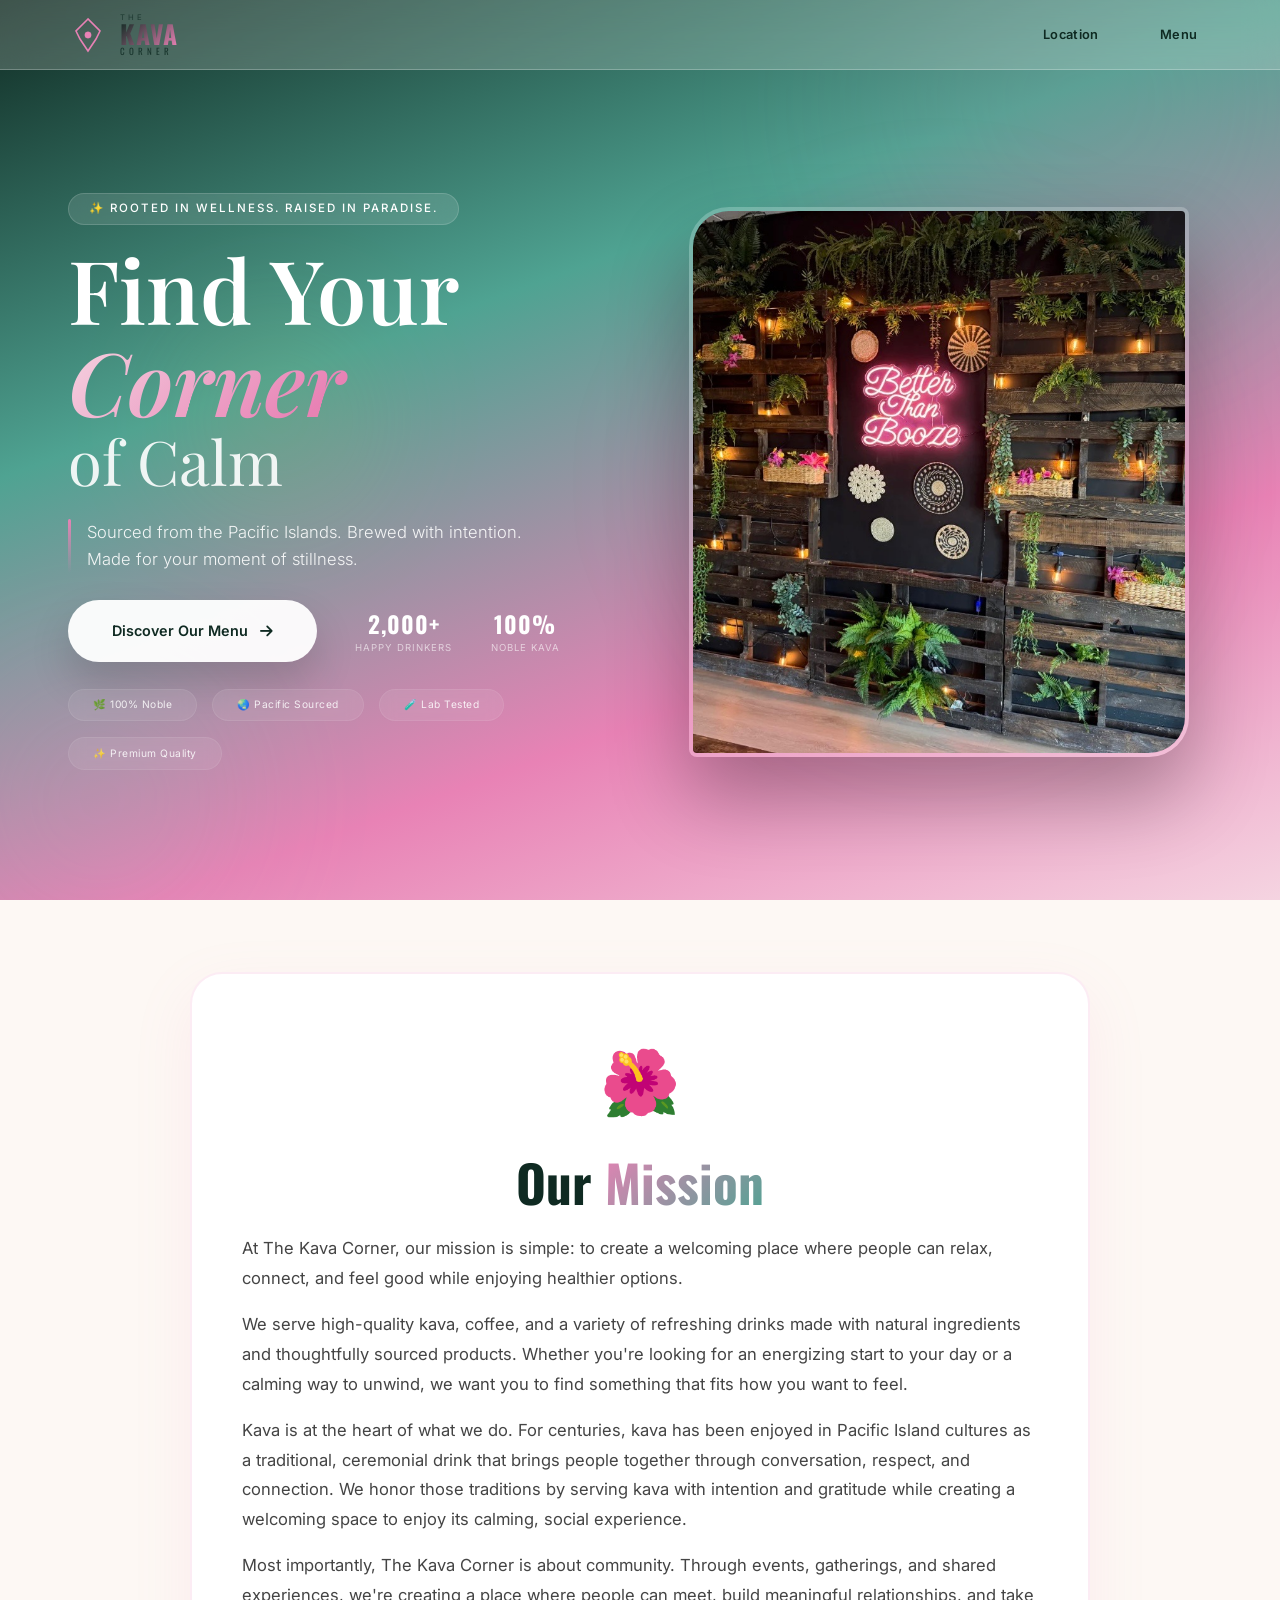
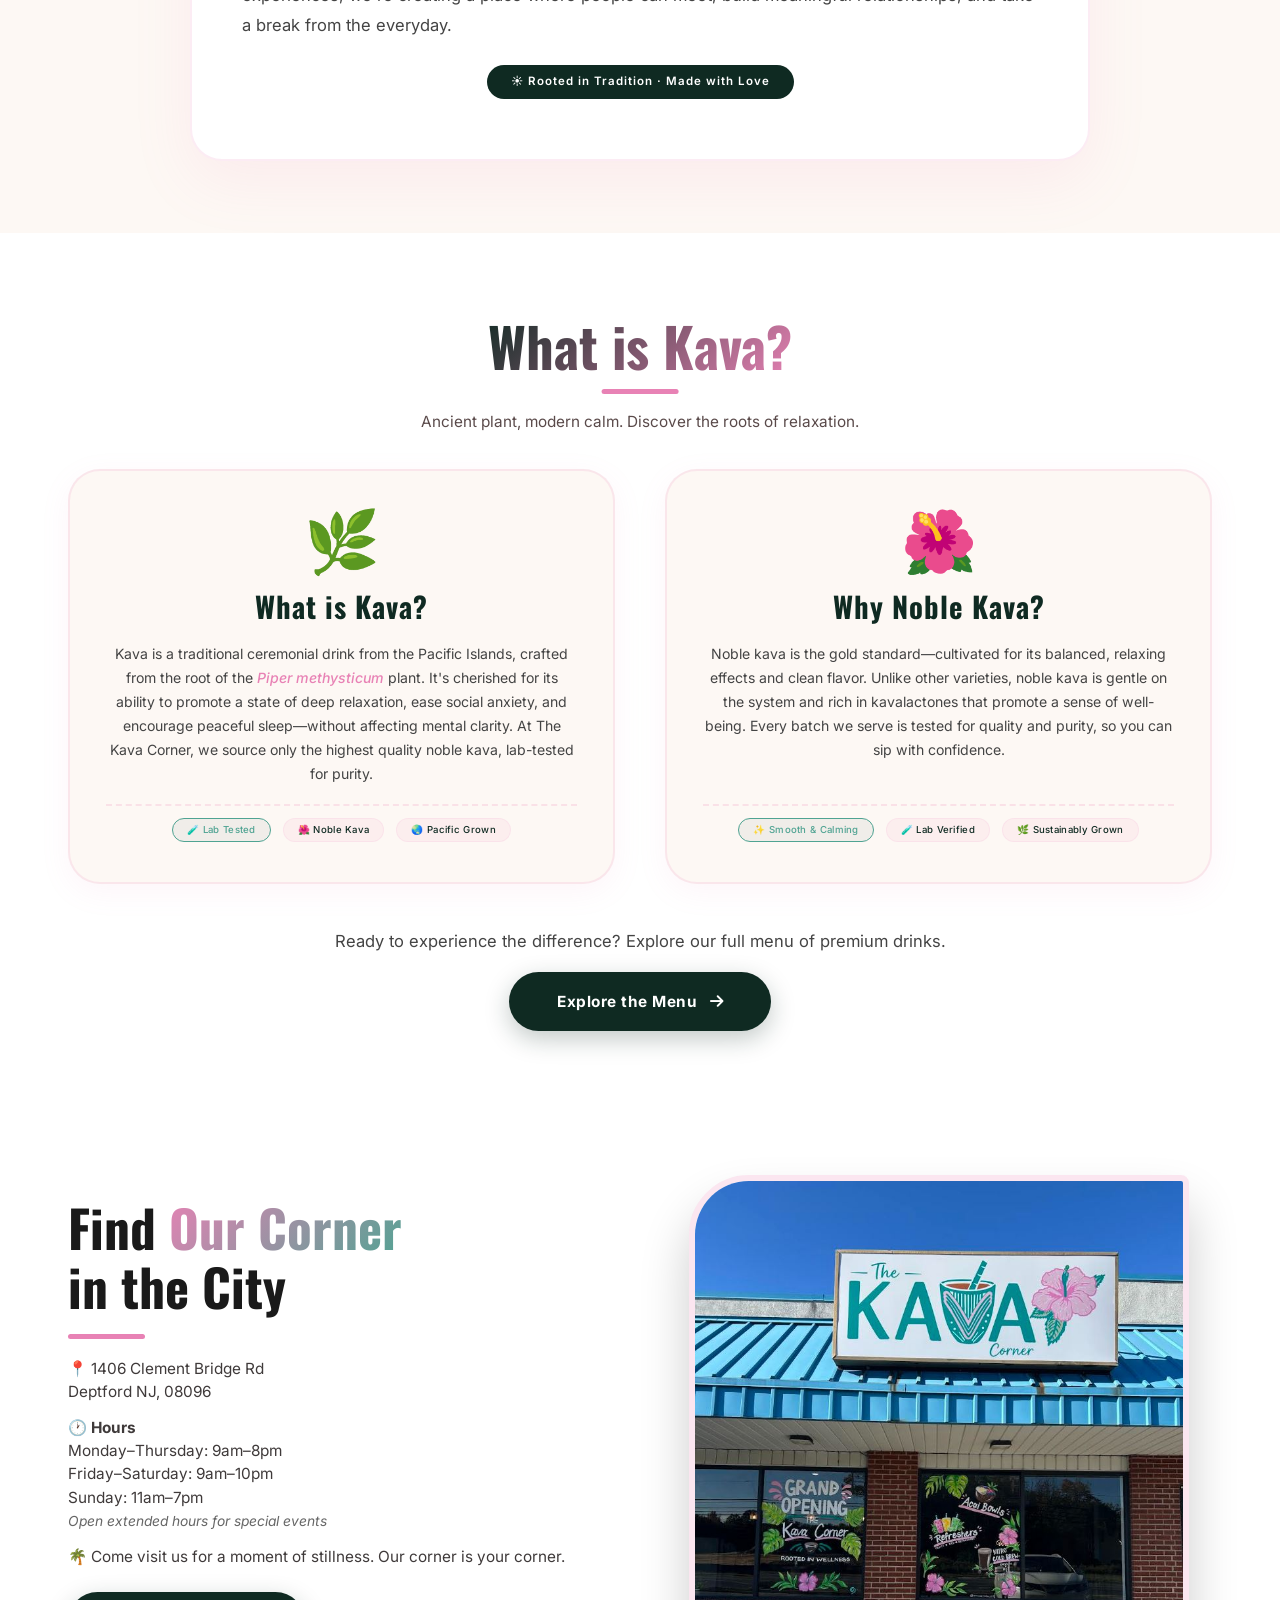
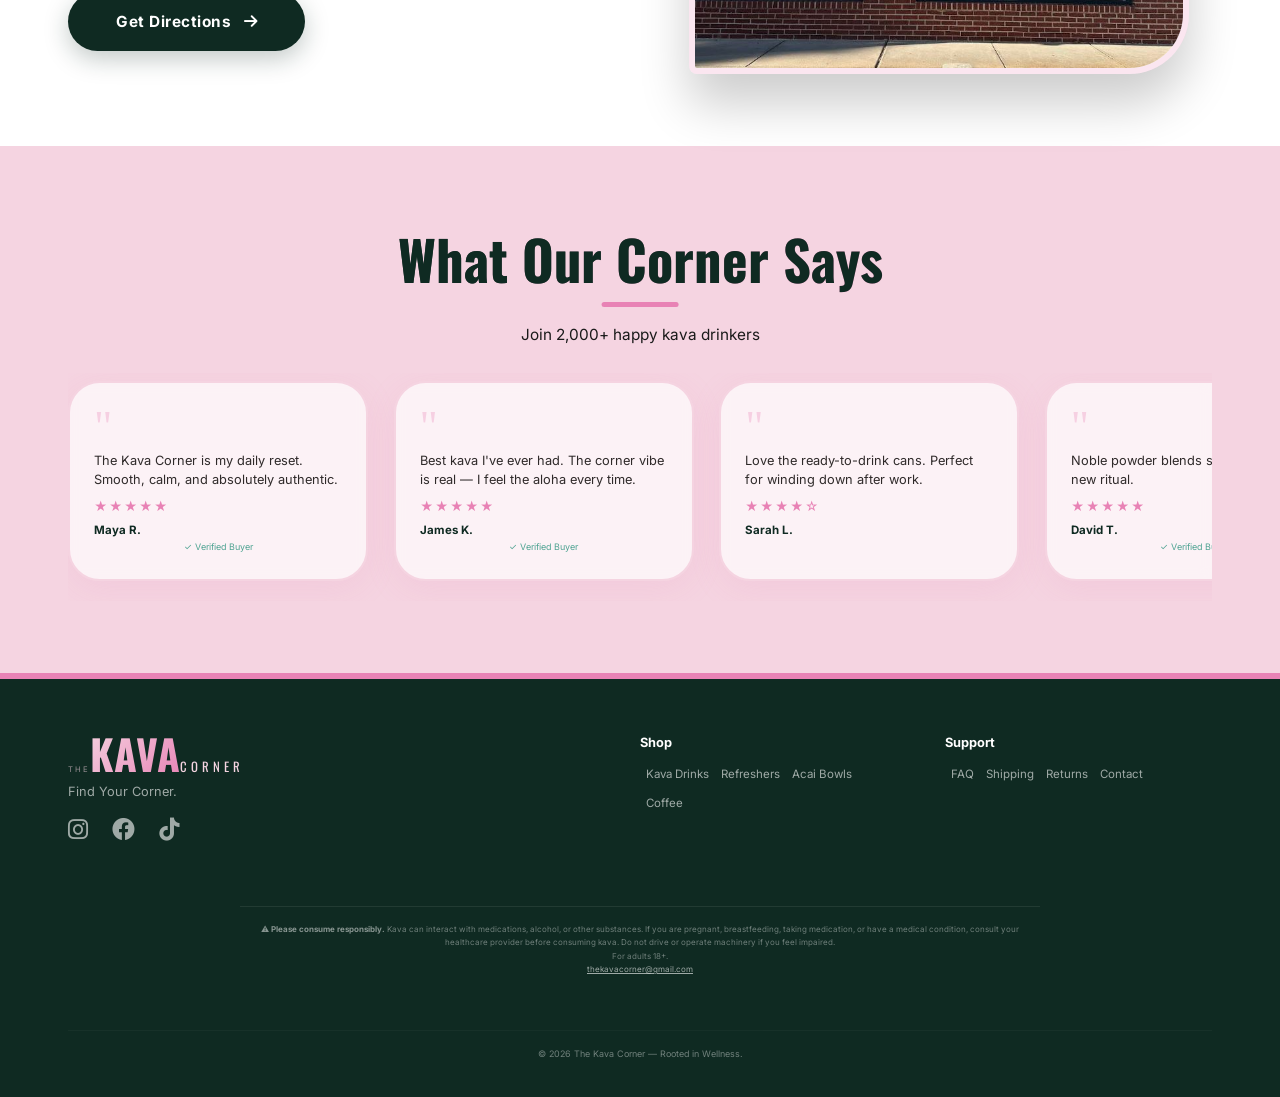
==== commit 58c1a785: "removed images" ====
--- a/index.html
+++ b/index.html
@@ -1,717 +1,212 @@
-<!doctype html>
-<html lang="en">
-	<head>
-		<meta charset="UTF-8" />
-		<meta
-			name="viewport"
-			content="width=device-width, initial-scale=1.0, maximum-scale=5.0"
-		/>
-		<title>The Kava Corner · Rooted in Wellness</title>
-		<meta
-			name="description"
-			content="Experience calm with The Kava Corner. Premium noble kava sourced from the Pacific Islands."
-		/>
-		<link
-			rel="icon"
-			type="image/png"
-			sizes="32x32"
-			href="images/flowerlogo.png"
-		/>
-		<link
-			rel="icon"
-			type="image/png"
-			sizes="16x16"
-			href="images/flowerlogo.png"
-		/>
-		<link rel="apple-touch-icon" sizes="180x180" href="images/flowerlogo.png" />
-		<link rel="canonical" href="https://www.thekavacorner.com/" />
-		<meta property="og:title" content="The Kava Corner · Rooted in Wellness" />
-		<meta
-			property="og:description"
-			content="Premium noble kava drinks for your moment of stillness."
-		/>
-		<meta name="twitter:card" content="summary_large_image" />
-		<link rel="preconnect" href="https://fonts.googleapis.com" />
-		<link rel="preconnect" href="https://fonts.gstatic.com" crossorigin />
-		<link
-			href="https://fonts.googleapis.com/css2?family=Inter:opsz@14..32&family=Oswald:wght@400;500;700&family=Playfair+Display:ital,wght@0,600;1,500&display=swap"
-			rel="stylesheet"
-		/>
-		<link
-			rel="stylesheet"
-			href="https://cdnjs.cloudflare.com/ajax/libs/font-awesome/6.0.0-beta3/css/all.min.css"
-		/>
-		<link rel="stylesheet" href="style.css" />
-		<style>
-			/* Description line that replaces the old star-rating row */
-			.product-description {
-				font-size: 0.82rem;
-				line-height: 1.5;
-				color: #666;
-				margin: 6px 0 8px;
-				font-style: italic;
-			}
-		</style>
-	</head>
-	<body>
-		<!-- ===== HEADER ===== -->
-		<header id="mainHeader">
-			<div class="container nav-wrapper">
-				<a href="index.html" class="logo" aria-label="The Kava Corner home">
-					<span class="logo-icon"
-						><svg viewBox="0 0 100 100">
-							<path
-								d="M50 10 L20 40 L30 60 L50 90 L70 60 L80 40 L50 10 Z"
-								fill="none"
-								stroke="#E882B5"
-								stroke-width="4"
-							/>
-							<circle cx="50" cy="50" r="8" fill="#E882B5" /></svg
-					></span>
-					<span class="logo-text"
-						><span class="the">The</span><span class="kava">KAVA</span
-						><span class="corner">Corner</span></span
-					>
-				</a>
-				<nav class="nav-links" aria-label="Main navigation">
-					<a href="location.html">Location</a>
-					<a href="menu.html">Menu</a>
-				</nav>
-			</div>
-		</header>
-
-		<!-- ===== HERO ===== -->
-		<section class="hero-premium" aria-label="Hero banner">
-			<div class="hero-ornaments">
-				<div class="ornament leaf-1"></div>
-				<div class="ornament leaf-2"></div>
-				<div class="ornament circle-1"></div>
-				<div class="ornament circle-2"></div>
-			</div>
-			<div class="container hero-premium-grid">
-				<div class="hero-premium-content">
-					<div class="hero-badge">
-						✨ Rooted in Wellness. Raised in Paradise.
-					</div>
-					<h1 class="hero-premium-title">
-						Find Your <span class="title-highlight">Corner</span
-						><span class="title-sub">of Calm</span>
-					</h1>
-					<div class="hero-premium-desc">
-						<span class="desc-line"></span>
-						<p>
-							Sourced from the Pacific Islands. Brewed with intention. Made for
-							your moment of stillness.
-						</p>
-					</div>
-					<div class="hero-premium-cta">
-						<a href="menu.html" class="btn-premium-primary"
-							><span>Discover Our Menu</span><i class="fas fa-arrow-right"></i
-						></a>
-						<div class="hero-premium-stats">
-							<div class="stat-item">
-								<span class="stat-number">2,000+</span
-								><span class="stat-label">Happy Drinkers</span>
-							</div>
-							<div class="stat-item">
-								<span class="stat-number">100%</span
-								><span class="stat-label">Noble Kava</span>
-							</div>
-						</div>
-					</div>
-					<div class="hero-premium-badges">
-						<span>🌿 100% Noble</span><span>🌏 Pacific Sourced</span
-						><span>🧪 Lab Tested</span><span>✨ Premium Quality</span>
-					</div>
-				</div>
-				<div class="hero-premium-visual">
-					<div class="hero-premium-image-wrapper">
-						<div class="image-glow"></div>
-						<img
-							src="images/hero.jpg"
-							alt="Premium kava experience"
-							loading="lazy"
-							class="hero-premium-image"
-						/>
-					</div>
-				</div>
-			</div>
-		</section>
-
-		<!-- ===== MISSION STATEMENT ===== -->
-		<section class="mission-section" aria-label="Our mission">
-			<div class="container">
-				<div class="mission-card reveal">
-					<span class="mission-icon">🌺</span>
-					<h2>Our <span>Mission</span></h2>
-
-					<p
-						style="
-							text-align: left;
-							max-width: 800px;
-							margin: 0 auto;
-							line-height: 1.8;
-						"
-					>
-						At The Kava Corner, our mission is simple: to create a welcoming
-						place where people can relax, connect, and feel good while enjoying
-						healthier options.
-					</p>
-					<p
-						style="
-							text-align: left;
-							max-width: 800px;
-							margin: 16px auto 0;
-							line-height: 1.8;
-						"
-					>
-						We serve high-quality kava, coffee, and a variety of refreshing
-						drinks made with natural ingredients and thoughtfully sourced
-						products. Whether you're looking for an energizing start to your day
-						or a calming way to unwind, we want you to find something that fits
-						how you want to feel.
-					</p>
-					<p
-						style="
-							text-align: left;
-							max-width: 800px;
-							margin: 16px auto 0;
-							line-height: 1.8;
-						"
-					>
-						Kava is at the heart of what we do. For centuries, kava has been
-						enjoyed in Pacific Island cultures as a traditional, ceremonial
-						drink that brings people together through conversation, respect, and
-						connection. We honor those traditions by serving kava with intention
-						and gratitude while creating a welcoming space to enjoy its calming,
-						social experience.
-					</p>
-					<p
-						style="
-							text-align: left;
-							max-width: 800px;
-							margin: 16px auto 0;
-							line-height: 1.8;
-						"
-					>
-						Most importantly, The Kava Corner is about community. Through
-						events, gatherings, and shared experiences, we're creating a place
-						where people can meet, build meaningful relationships, and take a
-						break from the everyday.
-					</p>
-
-					<span class="mission-tag" style="margin-top: 24px"
-						>☀️ Rooted in Tradition · Made with Love</span
-					>
-				</div>
-			</div>
-		</section>
-
-		<!-- ===== PRODUCTS CAROUSEL (items pulled from menu.html) ===== -->
-		<section
-			class="section-block-green"
-			aria-label="Featured drinks"
-			id="drinks"
-		>
-			<div class="container">
-				<div class="text-center reveal">
-					<h2 class="section-title">Corner Favorites</h2>
-					<p class="section-sub">Traditional. Smooth. Island-grown.</p>
-				</div>
-				<div class="product-carousel-wrapper">
-					<button
-						class="carousel-arrow carousel-arrow-left"
-						id="prevArrow"
-						aria-label="Previous products"
-					>
-						<i class="fas fa-chevron-left"></i>
-					</button>
-					<button
-						class="carousel-arrow carousel-arrow-right"
-						id="nextArrow"
-						aria-label="Next products"
-					>
-						<i class="fas fa-chevron-right"></i>
-					</button>
-					<div class="product-carousel-track" id="productTrack">
-						<!-- Product 1: Traditional Kava (Botanical Tea & Traditional Kava) -->
-						<div class="product-card-premium">
-							<div class="product-card-premium-image">
-								<img
-									src="images/kava.jpg"
-									alt="Traditional Kava"
-									loading="lazy"
-								/><span class="product-badge-premium">Corner Favorite</span>
-							</div>
-							<div class="product-card-premium-content">
-								<div class="product-meta">
-									<h3>Traditional Kava</h3>
-									<div class="product-origin">
-										<i class="fas fa-map-pin"></i><span>Traditional</span>
-									</div>
-								</div>
-								<p class="product-description">
-									Our signature noble kava served in a traditional shell.
-									Smooth, earthy, and grounding.
-								</p>
-								<div class="product-card-premium-footer">
-									<div class="product-price"><span>$7.00</span></div>
-								</div>
-							</div>
-						</div>
-						<!-- Product 2: Lulu Lemonade (Refreshers & Mocktails) -->
-						<div class="product-card-premium">
-							<div class="product-card-premium-image">
-								<img
-									src="images/lulu.jpg"
-									alt="Lulu Lemonade"
-									loading="lazy"
-								/><span class="product-badge-premium premium-badge"
-									>Premium</span
-								>
-							</div>
-							<div class="product-card-premium-content">
-								<div class="product-meta">
-									<h3>Lulu Lemonade</h3>
-									<div class="product-origin">
-										<i class="fas fa-map-pin"></i><span>Botanical</span>
-									</div>
-								</div>
-								<p class="product-description">
-									Lemon juice, water, agave, butterfly pea flower tea.
-								</p>
-								<div class="product-card-premium-footer">
-									<div class="product-price"><span>$8.50</span></div>
-								</div>
-							</div>
-						</div>
-						<!-- Product 3: Bubba Breeze (Refreshers & Mocktails) -->
-						<div class="product-card-premium">
-							<div class="product-card-premium-image">
-								<img
-									src="images/bubba.jpg"
-									alt="Bubba Breeze"
-									loading="lazy"
-								/><span class="product-badge-premium">New</span>
-							</div>
-							<div class="product-card-premium-content">
-								<div class="product-meta">
-									<h3>Bubba Breeze</h3>
-									<div class="product-origin">
-										<i class="fas fa-map-pin"></i><span>Tropical</span>
-									</div>
-								</div>
-								<p class="product-description">
-									Pineapple juice, mango puree, hibiscus tea.
-								</p>
-								<div class="product-card-premium-footer">
-									<div class="product-price"><span>$8.50</span></div>
-								</div>
-							</div>
-						</div>
-						<!-- Product 4: Smiley Miley (Refreshers & Mocktails) -->
-						<div class="product-card-premium">
-							<div class="product-card-premium-image">
-								<img
-									src="images/smiley.jpg"
-									alt="Smiley Miley"
-									loading="lazy"
-								/><span class="product-badge-premium premium-badge"
-									>Popular</span
-								>
-							</div>
-							<div class="product-card-premium-content">
-								<div class="product-meta">
-									<h3>Smiley Miley</h3>
-									<div class="product-origin">
-										<i class="fas fa-map-pin"></i><span>Berry</span>
-									</div>
-								</div>
-								<p class="product-description">
-									Strawberry syrup, lemon juice, sparkling water, fresh
-									strawberries.
-								</p>
-								<div class="product-card-premium-footer">
-									<div class="product-price"><span>$8.50</span></div>
-								</div>
-							</div>
-						</div>
-						<!-- Product 5: Hawaiian Lai (Refreshers & Mocktails) -->
-						<div class="product-card-premium">
-							<div class="product-card-premium-image">
-								<img
-									src="images/lai.jpg"
-									alt="Hawaiian Lai"
-									loading="lazy"
-								/><span class="product-badge-premium">Corner Favorite</span>
-							</div>
-							<div class="product-card-premium-content">
-								<div class="product-meta">
-									<h3>Hawaiian Lai</h3>
-									<div class="product-origin">
-										<i class="fas fa-map-pin"></i><span>Island</span>
-									</div>
-								</div>
-								<p class="product-description">
-									Mango guava with a splash of lime.
-								</p>
-								<div class="product-card-premium-footer">
-									<div class="product-price"><span>$8.50</span></div>
-								</div>
-							</div>
-						</div>
-						<!-- Product 6: Amber Glow (Refreshers & Mocktails) -->
-						<div class="product-card-premium">
-							<div class="product-card-premium-image">
-								<img
-									src="images/amber.jpg"
-									alt="Amber Glow"
-									loading="lazy"
-								/><span class="product-badge-premium premium-badge"
-									>Premium</span
-								>
-							</div>
-							<div class="product-card-premium-content">
-								<div class="product-meta">
-									<h3>Amber Glow</h3>
-									<div class="product-origin">
-										<i class="fas fa-map-pin"></i><span>Citrus</span>
-									</div>
-								</div>
-								<p class="product-description">
-									Organic mango, peach, apple and orange juice. No sugar added.
-								</p>
-								<div class="product-card-premium-footer">
-									<div class="product-price"><span>$8.50</span></div>
-								</div>
-							</div>
-						</div>
-						<!-- Product 7: Tropical Açaí Bowl (Açaí Bowls) -->
-						<div class="product-card-premium">
-							<div class="product-card-premium-image">
-								<img
-									src="images/acai-bowl.jpg"
-									alt="Tropical Açaí Bowl"
-									loading="lazy"
-								/><span class="product-badge-premium">New</span>
-							</div>
-							<div class="product-card-premium-content">
-								<div class="product-meta">
-									<h3>Tropical Açaí Bowl</h3>
-									<div class="product-origin">
-										<i class="fas fa-map-pin"></i><span>Açaí</span>
-									</div>
-								</div>
-								<p class="product-description">
-									Açaí, pineapple, banana, coconut flakes, granola, honey.
-								</p>
-								<div class="product-card-premium-footer">
-									<div class="product-price"><span>$11.00</span></div>
-								</div>
-							</div>
-						</div>
-						<!-- Product 8: Bula Bowl (Açaí Bowls) -->
-						<div class="product-card-premium">
-							<div class="product-card-premium-image">
-								<img
-									src="images/acai-bowl.jpg"
-									alt="Bula Bowl"
-									loading="lazy"
-								/><span class="product-badge-premium">Corner Favorite</span>
-							</div>
-							<div class="product-card-premium-content">
-								<div class="product-meta">
-									<h3>Bula Bowl</h3>
-									<div class="product-origin">
-										<i class="fas fa-map-pin"></i><span>Açaí</span>
-									</div>
-								</div>
-								<p class="product-description">
-									Açaí, banana, strawberry, blueberry, granola, Nutella.
-								</p>
-								<div class="product-card-premium-footer">
-									<div class="product-price"><span>$11.50</span></div>
-								</div>
-							</div>
-						</div>
-						<!-- Product 9: Super Bowl (Açaí Bowls) -->
-						<div class="product-card-premium">
-							<div class="product-card-premium-image">
-								<img
-									src="images/acai-bowl.jpg"
-									alt="Super Bowl"
-									loading="lazy"
-								/><span class="product-badge-premium premium-badge"
-									>Premium</span
-								>
-							</div>
-							<div class="product-card-premium-content">
-								<div class="product-meta">
-									<h3>Super Bowl</h3>
-									<div class="product-origin">
-										<i class="fas fa-map-pin"></i><span>Açaí</span>
-									</div>
-								</div>
-								<p class="product-description">
-									Açaí, banana, blueberries, coconut flakes, granola, honey.
-								</p>
-								<div class="product-card-premium-footer">
-									<div class="product-price"><span>$11.00</span></div>
-								</div>
-							</div>
-						</div>
-						<!-- Product 10: Mushroom Coffee (Mushroom Coffee & House Coffee) -->
-						<div class="product-card-premium">
-							<div class="product-card-premium-image">
-								<img
-									src="images/mushroomcoffee.jpg"
-									alt="Mushroom Coffee"
-									loading="lazy"
-								/><span class="product-badge-premium premium-badge"
-									>Premium</span
-								>
-							</div>
-							<div class="product-card-premium-content">
-								<div class="product-meta">
-									<h3>Mushroom Coffee</h3>
-									<div class="product-origin">
-										<i class="fas fa-map-pin"></i><span>Functional</span>
-									</div>
-								</div>
-								<p class="product-description">
-									Freshly ground coffee blended with functional mushrooms for
-									focus, calm &amp; immunity. Lion's Mane · Chaga · Cordyceps.
-								</p>
-								<div class="product-card-premium-footer">
-									<div class="product-price"><span>$5.75</span></div>
-								</div>
-							</div>
-						</div>
-						<!-- Product 11: Dragonfruit Energy (Energy Drinks) -->
-						<div class="product-card-premium">
-							<div class="product-card-premium-image">
-								<img
-									src="images/dragonfruit.jpg"
-									alt="Dragonfruit Energy"
-									loading="lazy"
-								/><span class="product-badge-premium">Energy</span>
-							</div>
-							<div class="product-card-premium-content">
-								<div class="product-meta">
-									<h3>Dragonfruit Energy</h3>
-									<div class="product-origin">
-										<i class="fas fa-map-pin"></i><span>Tropical</span>
-									</div>
-								</div>
-								<p class="product-description">
-									Crisp, uplifting, and naturally energizing.
-								</p>
-								<div class="product-card-premium-footer">
-									<div class="product-price"><span>$5.50</span></div>
-								</div>
-							</div>
-						</div>
-						<!-- Product 12: Strawberry Banana Smoothie (F'real Smoothies) -->
-						<div class="product-card-premium">
-							<div class="product-card-premium-image">
-								<img
-									src="images/strawberrybananasmoothie.jpg"
-									alt="Strawberry Banana Smoothie"
-									loading="lazy"
-								/><span class="product-badge-premium premium-badge"
-									>Popular</span
-								>
-							</div>
-							<div class="product-card-premium-content">
-								<div class="product-meta">
-									<h3>Strawberry Banana Smoothie</h3>
-									<div class="product-origin">
-										<i class="fas fa-map-pin"></i><span>Smoothie</span>
-									</div>
-								</div>
-								<p class="product-description">
-									Classic strawberry-banana blend, creamy and refreshing.
-								</p>
-								<div class="product-card-premium-footer">
-									<div class="product-price"><span>$8.00</span></div>
-								</div>
-							</div>
-						</div>
-					</div>
-				</div>
-				<div class="carousel-dots" id="carouselDots"></div>
-			</div>
-		</section>
-
-		<!-- ===== WHAT IS KAVA? ===== -->
-		<section
-			class="section-block-white"
-			aria-label="Learn about Kava"
-			id="about"
-		>
-			<div class="container">
-				<div class="text-center reveal">
-					<h2 class="section-title">What is Kava?</h2>
-					<p class="section-sub">
-						Ancient plant, modern calm. Discover the roots of relaxation.
-					</p>
-				</div>
-				<div class="info-grid">
-					<div class="info-card reveal">
-						<div class="info-card-icon">🌿</div>
-						<h3>What is Kava?</h3>
-						<p>
-							Kava is a traditional ceremonial drink from the Pacific Islands,
-							crafted from the root of the <em>Piper methysticum</em> plant.
-							It's cherished for its ability to promote a state of deep
-							relaxation, ease social anxiety, and encourage peaceful
-							sleep—without affecting mental clarity. At The Kava Corner, we
-							source only the highest quality noble kava, lab-tested for purity.
-						</p>
-						<div class="info-card-badge">
-							<span>🧪 Lab Tested</span><span>🌺 Noble Kava</span
-							><span>🌏 Pacific Grown</span>
-						</div>
-					</div>
-					<div class="info-card reveal">
-						<div class="info-card-icon">🌺</div>
-						<h3>Why Noble Kava?</h3>
-						<p>
-							Noble kava is the gold standard—cultivated for its balanced,
-							relaxing effects and clean flavor. Unlike other varieties, noble
-							kava is gentle on the system and rich in kavalactones that promote
-							a sense of well-being. Every batch we serve is tested for quality
-							and purity, so you can sip with confidence.
-						</p>
-						<div class="info-card-badge">
-							<span>✨ Smooth &amp; Calming</span><span>🧪 Lab Verified</span
-							><span>🌿 Sustainably Grown</span>
-						</div>
-					</div>
-				</div>
-				<div class="info-cta text-center reveal">
-					<p>
-						Ready to experience the difference? Explore our full menu of premium
-						drinks.
-					</p>
-					<a href="menu.html" class="btn-primary"
-						>Explore the Menu
-						<i class="fas fa-arrow-right" style="margin-left: 8px"></i
-					></a>
-				</div>
-			</div>
-		</section>
-
-		<!-- ===== LOCATION SECTION ===== -->
-		<section class="section-block-white" aria-label="Location" id="location">
-			<div class="container split-layout">
-				<div class="split-text reveal">
-					<h2>Find <span>Our Corner</span><br />in the City</h2>
-					<div class="divider-line"></div>
-					<p>
-						📍 1406 Clement Bridge Rd <br />Deptford NJ, 08096<br />Open daily:
-						10am - 10pm
-					</p>
-					<p>
-						🌴 Come visit us for a moment of stillness. Our corner is your
-						corner.
-					</p>
-					<a href="location.html" class="btn-primary" style="margin-top: 10px"
-						>Get Directions
-						<i class="fas fa-arrow-right" style="margin-left: 8px"></i
-					></a>
-				</div>
-				<div class="split-image reveal">
-					<div class="drink-placeholder">
-						<img
-							src="images/store.jpg"
-							alt="Kava corner location"
-							loading="lazy"
-						/>
-					</div>
-				</div>
-			</div>
-		</section>
-
-		<!-- ===== TESTIMONIALS ===== -->
-		<section class="section-block-pink" aria-label="Customer testimonials">
-			<div class="container">
-				<div class="text-center reveal">
-					<h2
-						class="section-title"
-						style="-webkit-text-fill-color: var(--green-deep)"
-					>
-						What Our Corner Says
-					</h2>
-					<p class="section-sub" style="color: var(--text-dark)">
-						Join 2,000+ happy kava drinkers
-					</p>
-				</div>
-				<div class="testimonial-carousel" id="testiCarousel"></div>
-			</div>
-		</section>
-
-		<!-- ===== FOOTER ===== -->
-		<footer>
-			<div class="container footer-inner">
-				<div class="footer-logo">
-					<span class="the">The</span><span class="kava">KAVA</span
-					><span class="corner">Corner</span>
-					<p class="footer-tagline">Find Your Corner.</p>
-					<div class="social-icons">
-						<a
-							href="https://www.instagram.com/thekavacorner/"
-							aria-label="Instagram"
-							><i class="fab fa-instagram"></i></a
-						><a href="#" aria-label="TikTok"><i class="fab fa-tiktok"></i></a
-						><a href="#" aria-label="YouTube"><i class="fab fa-youtube"></i></a>
-					</div>
-				</div>
-				<div class="footer-links">
-					<h4>Shop</h4>
-					<a href="menu.html">Kava Drinks</a><a href="menu.html">Refreshers</a
-					><a href="menu.html">Acai Bowls</a><a href="menu.html">Coffee</a>
-				</div>
-				<div class="footer-links">
-					<h4>Support</h4>
-					<a href="#">FAQ</a><a href="#">Shipping</a><a href="#">Returns</a
-					><a href="#">Contact</a>
-				</div>
-
-				<div
-					class="footer-disclaimer"
-					style="
-						grid-column: 1/-1;
-						margin-top: 20px;
-						padding-top: 16px;
-						border-top: 1px solid rgba(255, 255, 255, 0.08);
-						text-align: center;
-						font-size: clamp(0.5rem, 0.6vw, 0.65rem);
-						color: rgba(255, 255, 255, 0.4);
-						line-height: 1.6;
-						max-width: 800px;
-						margin-left: auto;
-						margin-right: auto;
-					"
-				>
-					<strong style="color: rgba(255, 255, 255, 0.5)"
-						>⚠️ Please consume responsibly.</strong
-					>
-					Kava can interact with medications, alcohol, or other substances. If
-					you are pregnant, breastfeeding, taking medication, or have a medical
-					condition, consult your healthcare provider before consuming kava. Do
-					not drive or operate machinery if you feel impaired.<br />
-					<span style="display: inline-block; margin-top: 2px"
-						>For adults 18+.</span
-					>
-				</div>
-
-				<div class="footer-copy">
-					&copy; 2026 The Kava Corner — Rooted in Wellness.
-				</div>
-			</div>
-		</footer>
-
-		<script src="script.js"></script>
-	</body>
-</html>
+<!doctype html>
+<html lang="en">
+	<head>
+		<meta charset="UTF-8" />
+		<meta name="viewport" content="width=device-width, initial-scale=1.0, maximum-scale=5.0" />
+		<title>The Kava Corner · Rooted in Wellness</title>
+		<meta name="description" content="Experience calm with The Kava Corner. Premium noble kava sourced from the Pacific Islands." />
+		<link rel="icon" type="image/png" sizes="32x32" href="images/flowerlogo.png" />
+		<link rel="icon" type="image/png" sizes="16x16" href="images/flowerlogo.png" />
+		<link rel="apple-touch-icon" sizes="180x180" href="images/flowerlogo.png" />
+		<link rel="canonical" href="https://www.thekavacorner.com/" />
+		<meta property="og:title" content="The Kava Corner · Rooted in Wellness" />
+		<meta property="og:description" content="Premium noble kava drinks for your moment of stillness." />
+		<meta name="twitter:card" content="summary_large_image" />
+		<link rel="preconnect" href="https://fonts.googleapis.com" />
+		<link rel="preconnect" href="https://fonts.gstatic.com" crossorigin />
+		<link href="https://fonts.googleapis.com/css2?family=Inter:opsz@14..32&family=Oswald:wght@400;500;700&family=Playfair+Display:ital,wght@0,600;1,500&display=swap" rel="stylesheet" />
+		<link rel="stylesheet" href="https://cdnjs.cloudflare.com/ajax/libs/font-awesome/6.0.0-beta3/css/all.min.css" />
+		<link rel="stylesheet" href="style.css" />
+	</head>
+	<body>
+		<!-- ===== HEADER ===== -->
+		<header id="mainHeader">
+			<div class="container nav-wrapper">
+				<a href="index.html" class="logo" aria-label="The Kava Corner home">
+					<span class="logo-icon">
+						<svg viewBox="0 0 100 100">
+							<path d="M50 10 L20 40 L30 60 L50 90 L70 60 L80 40 L50 10 Z" fill="none" stroke="#E882B5" stroke-width="4" />
+							<circle cx="50" cy="50" r="8" fill="#E882B5" />
+						</svg>
+					</span>
+					<span class="logo-text">
+						<span class="the">The</span><span class="kava">KAVA</span><span class="corner">Corner</span>
+					</span>
+				</a>
+				<nav class="nav-links" aria-label="Main navigation">
+					<a href="location.html">Location</a>
+					<a href="menu.html">Menu</a>
+				</nav>
+			</div>
+		</header>
+
+		<!-- ===== HERO ===== -->
+		<section class="hero-premium" aria-label="Hero banner">
+			<div class="hero-ornaments">
+				<div class="ornament leaf-1"></div>
+				<div class="ornament leaf-2"></div>
+				<div class="ornament circle-1"></div>
+				<div class="ornament circle-2"></div>
+			</div>
+			<div class="container hero-premium-grid">
+				<div class="hero-premium-content">
+					<div class="hero-badge">✨ Rooted in Wellness. Raised in Paradise.</div>
+					<h1 class="hero-premium-title">
+						Find Your <span class="title-highlight">Corner</span><span class="title-sub">of Calm</span>
+					</h1>
+					<div class="hero-premium-desc">
+						<span class="desc-line"></span>
+						<p>Sourced from the Pacific Islands. Brewed with intention. Made for your moment of stillness.</p>
+					</div>
+					<div class="hero-premium-cta">
+						<a href="menu.html" class="btn-premium-primary"><span>Discover Our Menu</span><i class="fas fa-arrow-right"></i></a>
+						<div class="hero-premium-stats">
+							<div class="stat-item"><span class="stat-number">2,000+</span><span class="stat-label">Happy Drinkers</span></div>
+							<div class="stat-item"><span class="stat-number">100%</span><span class="stat-label">Noble Kava</span></div>
+						</div>
+					</div>
+					<div class="hero-premium-badges">
+						<span>🌿 100% Noble</span><span>🌏 Pacific Sourced</span><span>🧪 Lab Tested</span><span>✨ Premium Quality</span>
+					</div>
+				</div>
+				<div class="hero-premium-visual">
+					<div class="hero-premium-image-wrapper">
+						<div class="image-glow"></div>
+						<img src="images/wall.jpg" alt="Premium kava experience" loading="lazy" class="hero-premium-image" />
+					</div>
+				</div>
+			</div>
+		</section>
+
+		<!-- ===== MISSION STATEMENT ===== -->
+		<section class="mission-section" aria-label="Our mission">
+			<div class="container">
+				<div class="mission-card reveal">
+					<span class="mission-icon">🌺</span>
+					<h2>Our <span>Mission</span></h2>
+					<p style="text-align: left; max-width: 800px; margin: 0 auto; line-height: 1.8;">
+						At The Kava Corner, our mission is simple: to create a welcoming place where people can relax, connect, and feel good while enjoying healthier options.
+					</p>
+					<p style="text-align: left; max-width: 800px; margin: 16px auto 0; line-height: 1.8;">
+						We serve high-quality kava, coffee, and a variety of refreshing drinks made with natural ingredients and thoughtfully sourced products. Whether you're looking for an energizing start to your day or a calming way to unwind, we want you to find something that fits how you want to feel.
+					</p>
+					<p style="text-align: left; max-width: 800px; margin: 16px auto 0; line-height: 1.8;">
+						Kava is at the heart of what we do. For centuries, kava has been enjoyed in Pacific Island cultures as a traditional, ceremonial drink that brings people together through conversation, respect, and connection. We honor those traditions by serving kava with intention and gratitude while creating a welcoming space to enjoy its calming, social experience.
+					</p>
+					<p style="text-align: left; max-width: 800px; margin: 16px auto 0; line-height: 1.8;">
+						Most importantly, The Kava Corner is about community. Through events, gatherings, and shared experiences, we're creating a place where people can meet, build meaningful relationships, and take a break from the everyday.
+					</p>
+					<span class="mission-tag" style="margin-top: 24px;">☀️ Rooted in Tradition · Made with Love</span>
+				</div>
+			</div>
+		</section>
+
+		<!-- ===== WHAT IS KAVA? ===== -->
+		<section class="section-block-white" aria-label="Learn about Kava" id="about">
+			<div class="container">
+				<div class="text-center reveal">
+					<h2 class="section-title">What is Kava?</h2>
+					<p class="section-sub">Ancient plant, modern calm. Discover the roots of relaxation.</p>
+				</div>
+				<div class="info-grid">
+					<div class="info-card reveal">
+						<div class="info-card-icon">🌿</div>
+						<h3>What is Kava?</h3>
+						<p>
+							Kava is a traditional ceremonial drink from the Pacific Islands, crafted from the root of the <em>Piper methysticum</em> plant. It's cherished for its ability to promote a state of deep relaxation, ease social anxiety, and encourage peaceful sleep—without affecting mental clarity. At The Kava Corner, we source only the highest quality noble kava, lab-tested for purity.
+						</p>
+						<div class="info-card-badge">
+							<span>🧪 Lab Tested</span><span>🌺 Noble Kava</span><span>🌏 Pacific Grown</span>
+						</div>
+					</div>
+					<div class="info-card reveal">
+						<div class="info-card-icon">🌺</div>
+						<h3>Why Noble Kava?</h3>
+						<p>
+							Noble kava is the gold standard—cultivated for its balanced, relaxing effects and clean flavor. Unlike other varieties, noble kava is gentle on the system and rich in kavalactones that promote a sense of well-being. Every batch we serve is tested for quality and purity, so you can sip with confidence.
+						</p>
+						<div class="info-card-badge">
+							<span>✨ Smooth &amp; Calming</span><span>🧪 Lab Verified</span><span>🌿 Sustainably Grown</span>
+						</div>
+					</div>
+				</div>
+				<div class="info-cta text-center reveal">
+					<p>Ready to experience the difference? Explore our full menu of premium drinks.</p>
+					<a href="menu.html" class="btn-primary">Explore the Menu <i class="fas fa-arrow-right" style="margin-left: 8px"></i></a>
+				</div>
+			</div>
+		</section>
+
+		<!-- ===== LOCATION SECTION ===== -->
+		<section class="section-block-white" aria-label="Location" id="location">
+			<div class="container split-layout">
+				<div class="split-text reveal">
+					<h2>Find <span>Our Corner</span><br />in the City</h2>
+					<div class="divider-line"></div>
+					<p>
+						📍 1406 Clement Bridge Rd<br />Deptford NJ, 08096
+					</p>
+					<p>
+						🕐 <strong>Hours</strong><br />
+						Monday–Thursday: 9am–8pm<br />
+						Friday–Saturday: 9am–10pm<br />
+						Sunday: 11am–7pm<br />
+						<span style="font-size: 0.9em; color: #666; font-style: italic;">Open extended hours for special events</span>
+					</p>
+					<p>🌴 Come visit us for a moment of stillness. Our corner is your corner.</p>
+					<a href="location.html" class="btn-primary" style="margin-top: 10px">Get Directions <i class="fas fa-arrow-right" style="margin-left: 8px"></i></a>
+				</div>
+				<div class="split-image reveal">
+					<div class="drink-placeholder">
+						<img src="images/store.jpg" alt="Kava corner location" loading="lazy" />
+					</div>
+				</div>
+			</div>
+		</section>
+
+		<!-- ===== TESTIMONIALS ===== -->
+		<section class="section-block-pink" aria-label="Customer testimonials">
+			<div class="container">
+				<div class="text-center reveal">
+					<h2 class="section-title" style="-webkit-text-fill-color: var(--green-deep)">What Our Corner Says</h2>
+					<p class="section-sub" style="color: var(--text-dark)">Join 2,000+ happy kava drinkers</p>
+				</div>
+				<div class="testimonial-carousel" id="testiCarousel"></div>
+			</div>
+		</section>
+
+		<!-- ===== FOOTER ===== -->
+		<footer>
+			<div class="container footer-inner">
+				<div class="footer-logo">
+					<span class="the">The</span><span class="kava">KAVA</span><span class="corner">Corner</span>
+					<p class="footer-tagline">Find Your Corner.</p>
+					<div class="social-icons">
+						<a href="https://www.instagram.com/thekavacorner?vrfl=MXdiMDZ5am9ibmtweA==" aria-label="Instagram" target="_blank" rel="noopener"><i class="fab fa-instagram"></i></a>
+						<a href="https://www.facebook.com/share/1Bs1wWWsEX/?mibextid=wwXIfr" aria-label="Facebook" target="_blank" rel="noopener"><i class="fab fa-facebook"></i></a>
+						<a href="https://www.tiktok.com/t/ZPLAtHNx2/" aria-label="TikTok" target="_blank" rel="noopener"><i class="fab fa-tiktok"></i></a>
+					</div>
+				</div>
+				<div class="footer-links">
+					<h4>Shop</h4>
+					<a href="menu.html">Kava Drinks</a><a href="menu.html">Refreshers</a><a href="menu.html">Acai Bowls</a><a href="menu.html">Coffee</a>
+				</div>
+				<div class="footer-links">
+					<h4>Support</h4>
+					<a href="#">FAQ</a><a href="#">Shipping</a><a href="#">Returns</a><a href="mailto:thekavacorner@gmail.com">Contact</a>
+				</div>
+
+				<div class="footer-disclaimer" style="grid-column: 1/-1; margin-top: 20px; padding-top: 16px; border-top: 1px solid rgba(255, 255, 255, 0.08); text-align: center; font-size: clamp(0.5rem, 0.6vw, 0.65rem); color: rgba(255, 255, 255, 0.4); line-height: 1.6; max-width: 800px; margin-left: auto; margin-right: auto;">
+					<strong style="color: rgba(255, 255, 255, 0.5)">⚠️ Please consume responsibly.</strong>
+					Kava can interact with medications, alcohol, or other substances. If you are pregnant, breastfeeding, taking medication, or have a medical condition, consult your healthcare provider before consuming kava. Do not drive or operate machinery if you feel impaired.<br />
+					<span style="display: inline-block; margin-top: 2px">For adults 18+.</span><br />
+					<a href="mailto:thekavacorner@gmail.com" style="color: rgba(255,255,255,0.6); text-decoration: underline;">thekavacorner@gmail.com</a>
+				</div>
+
+				<div class="footer-copy">&copy; 2026 The Kava Corner — Rooted in Wellness.</div>
+			</div>
+		</footer>
+
+		<script src="script.js"></script>
+	</body>
+</html>
